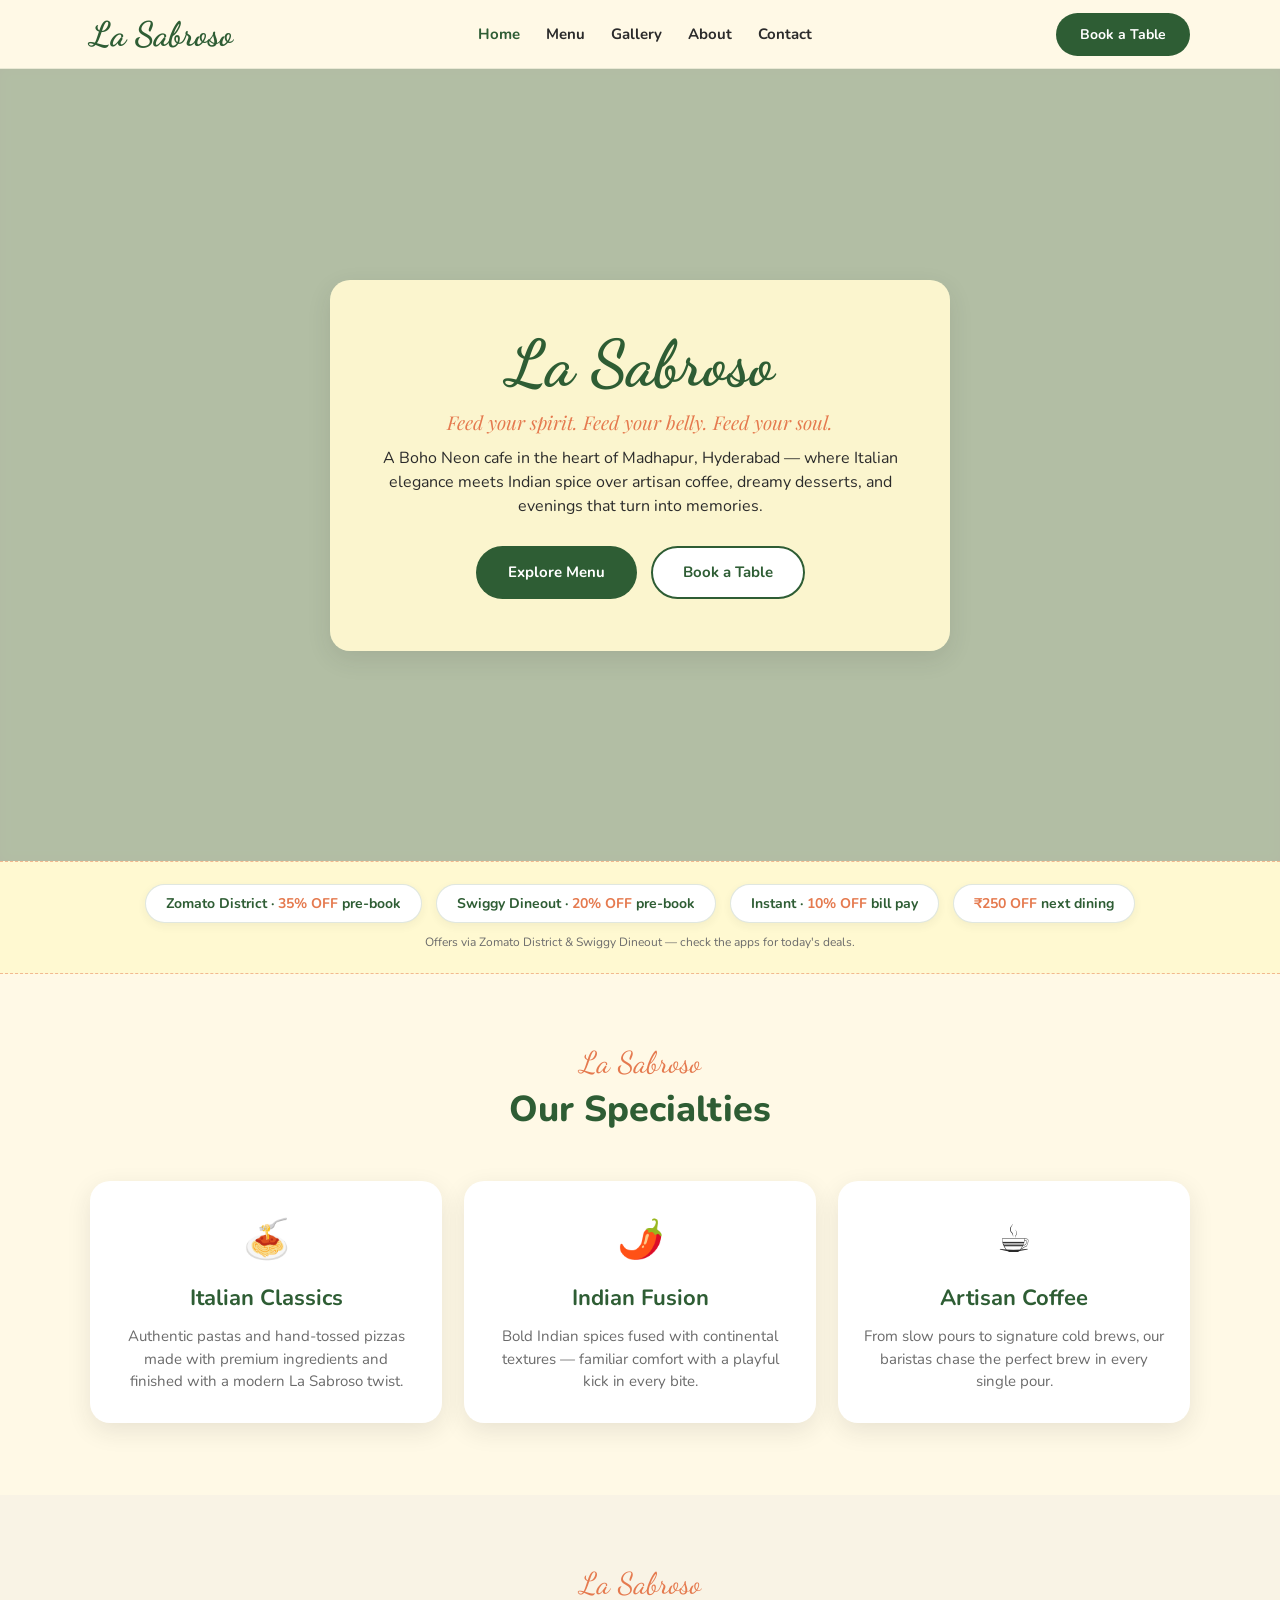
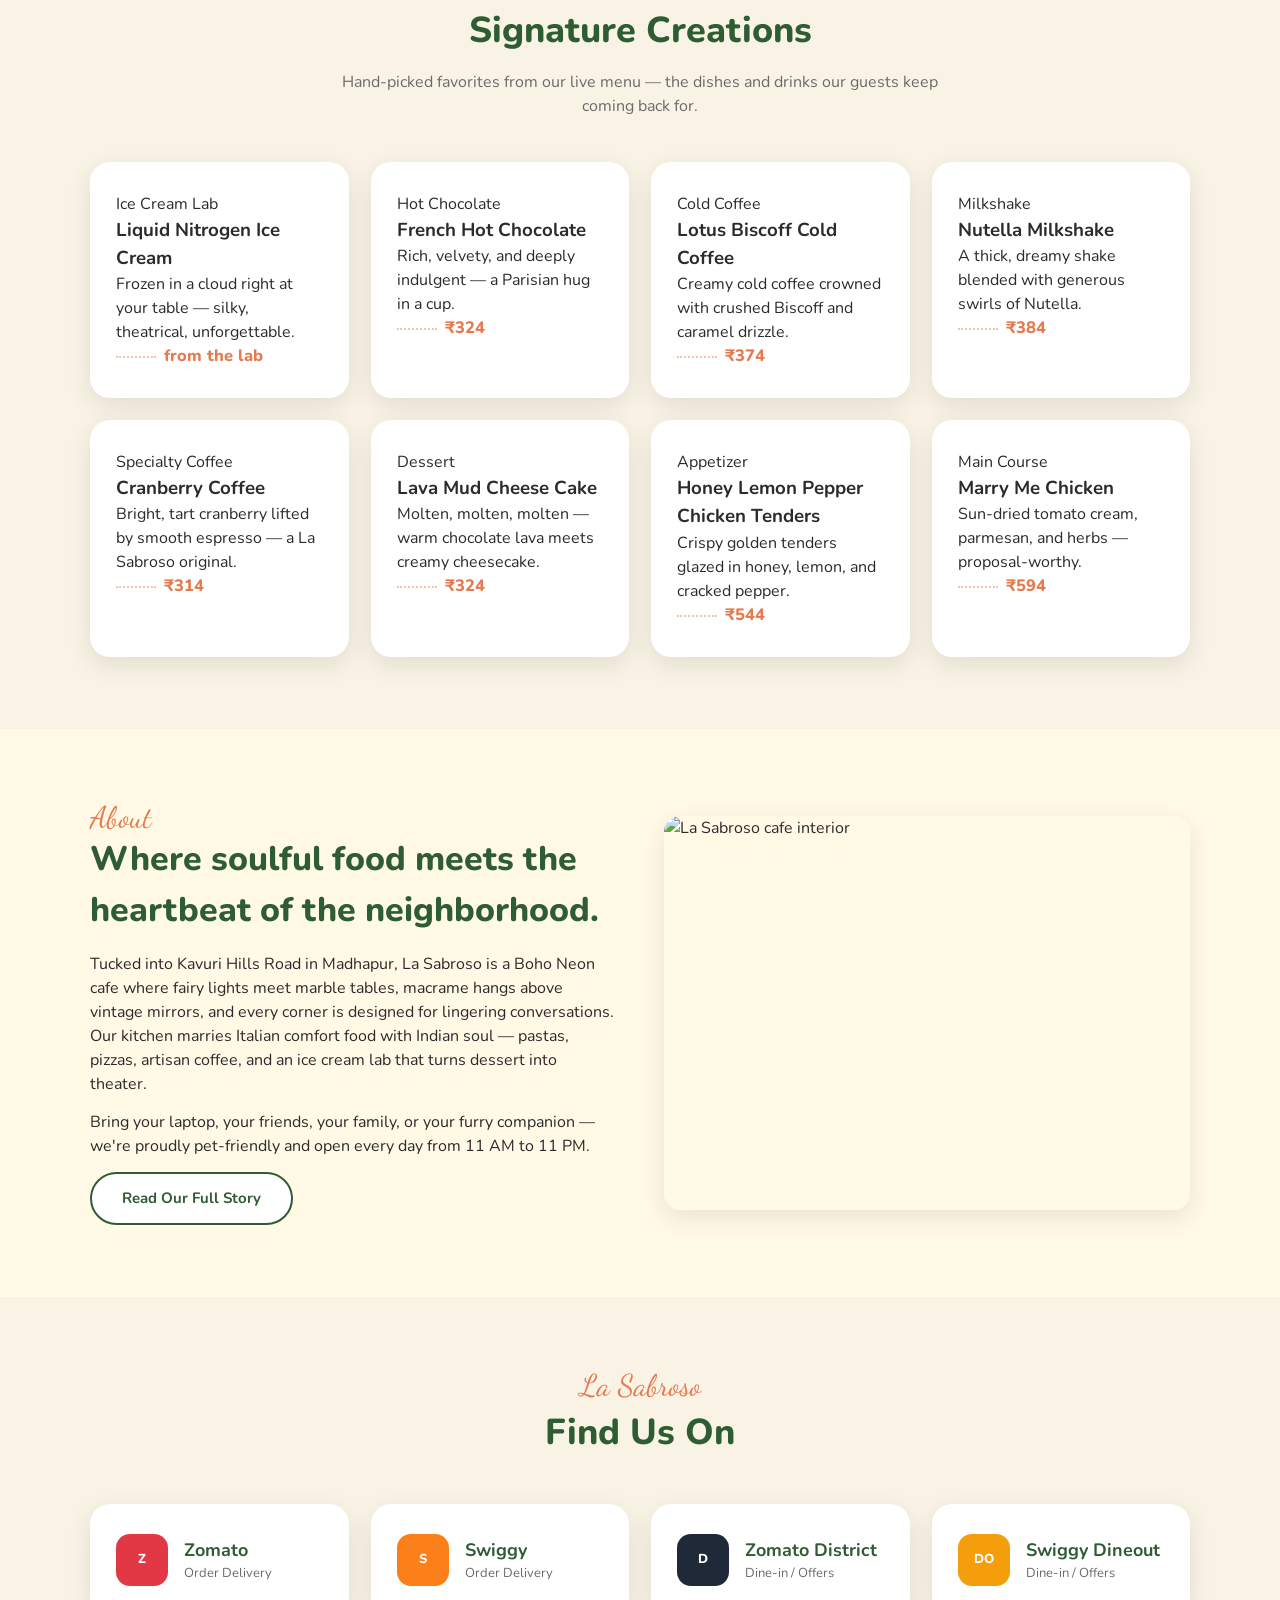
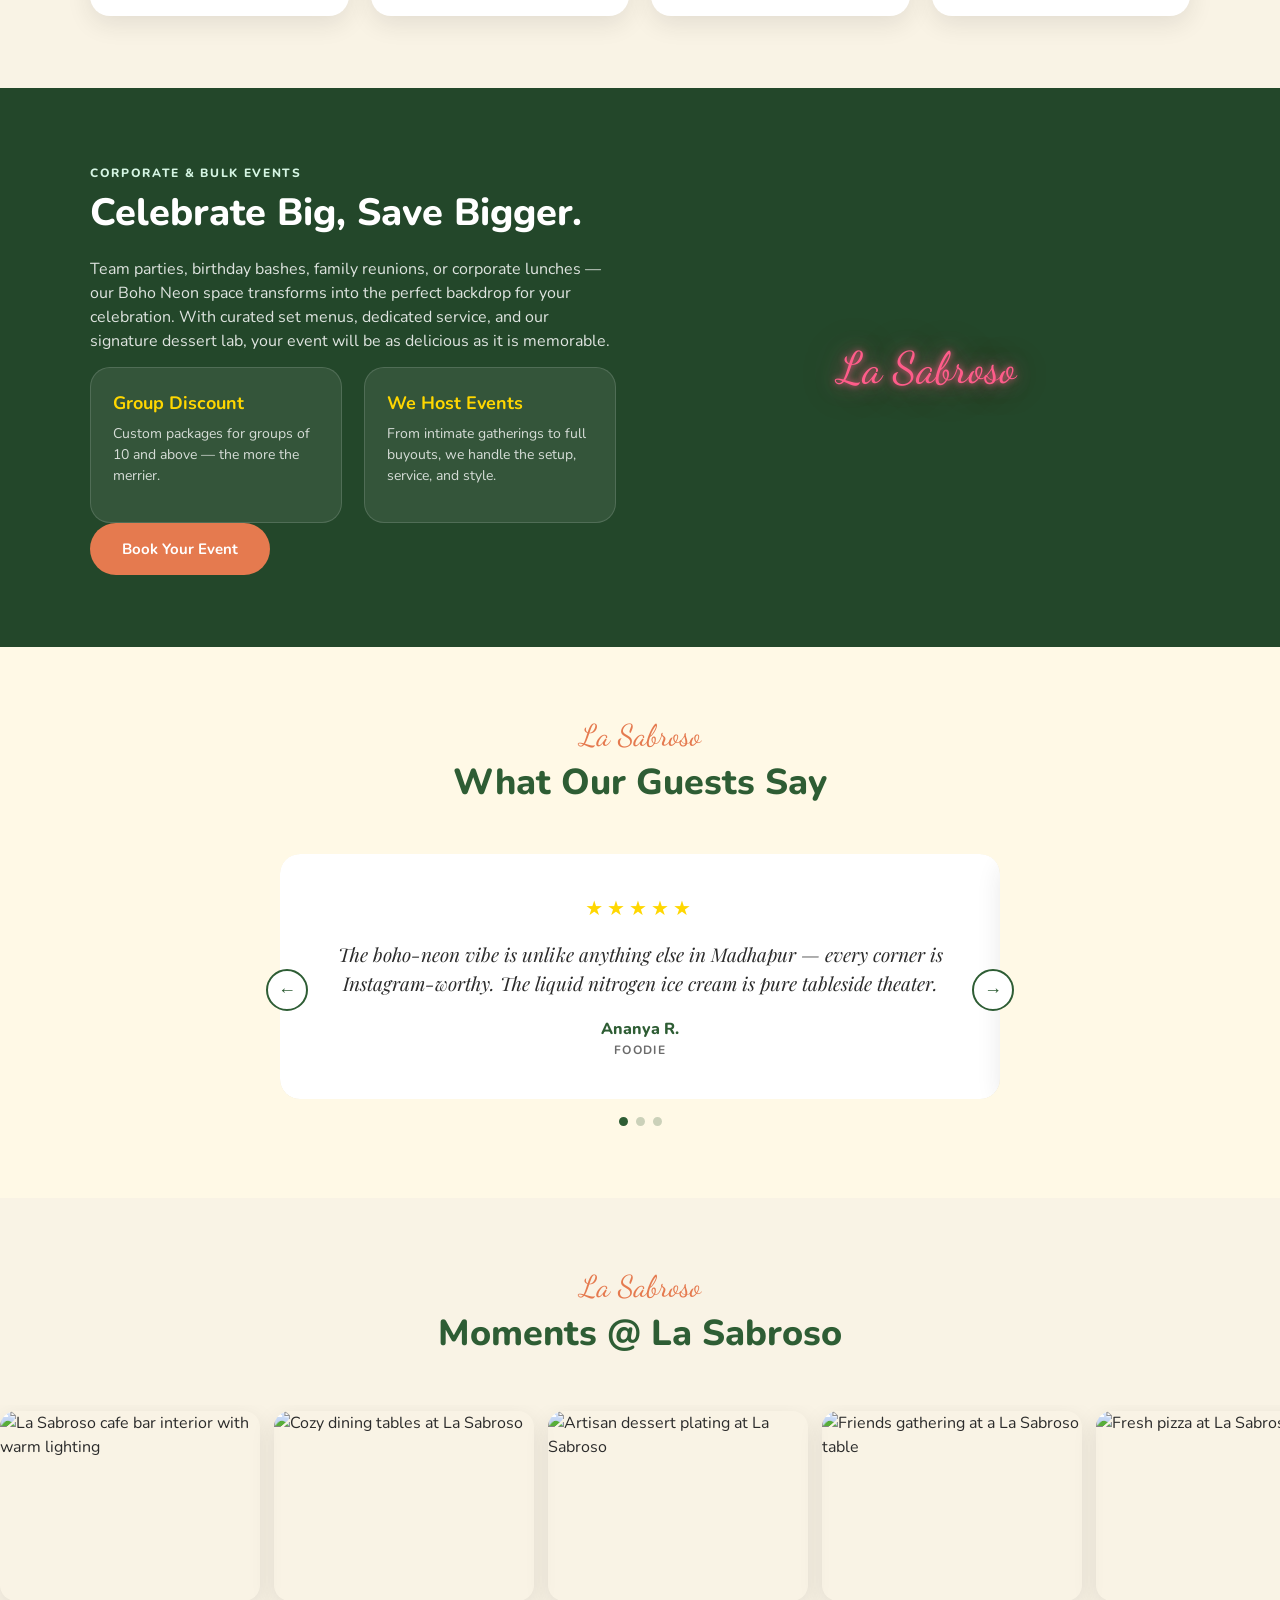
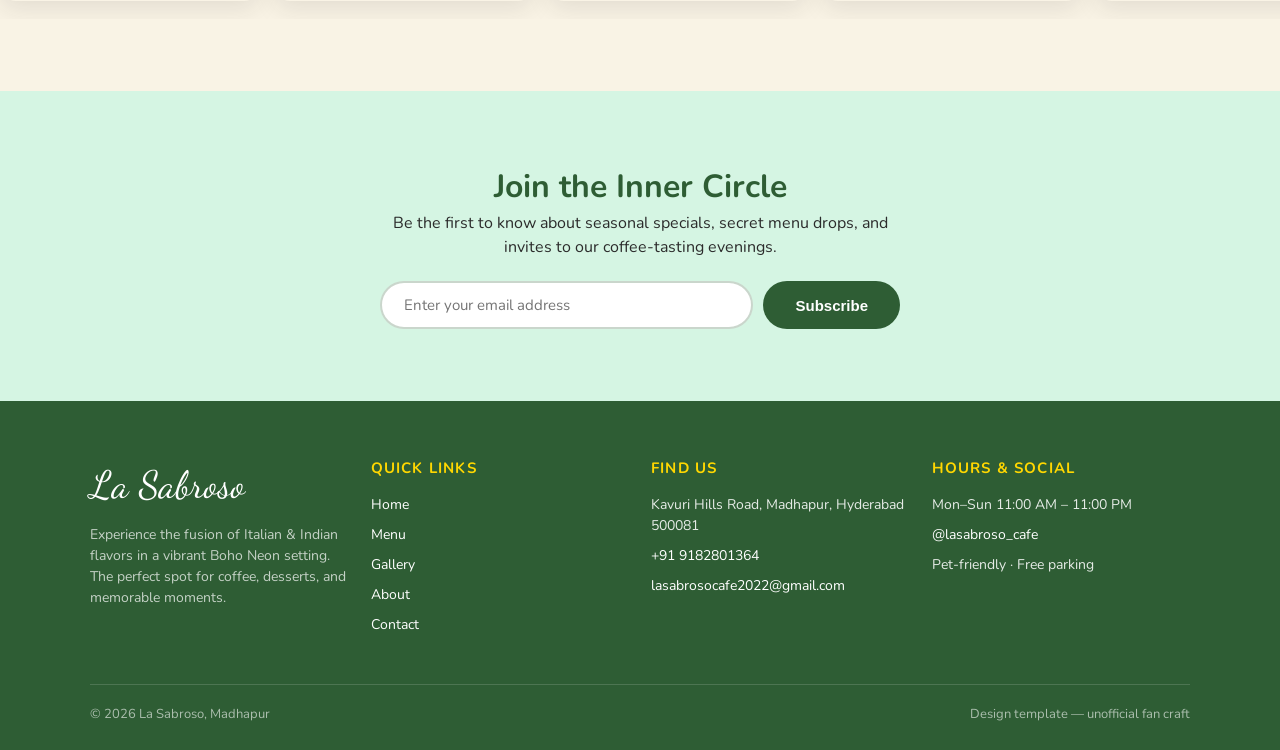
==== index.html @ 9836af0d "La Sabroso design template: DESIGN.md brand tokens + 5-page HTML/CSS kit (Home, Menu, Gallery, About" ====
<!DOCTYPE html>
<html lang="en">
<head>
  <meta charset="UTF-8">
  <meta name="viewport" content="width=device-width, initial-scale=1">
  <title>La Sabroso — Home | Italian-Indian Fusion Cafe, Madhapur Hyderabad</title>
  <meta name="description" content="La Sabroso — a Boho Neon cafe in Madhapur, Hyderabad, blending Italian elegance with Indian spice. Coffee, desserts, ice cream lab, and memorable moments. Open daily 11 AM – 11 PM.">
  <link rel="preconnect" href="https://fonts.googleapis.com">
  <link href="https://fonts.googleapis.com/css2?family=Dancing+Script:wght@700&family=Nunito:wght@400;600;700;800&family=Playfair+Display:ital,wght@1,400;1,600&display=swap" rel="stylesheet">
  <link rel="stylesheet" href="assets/css/style.css">
  <style>.hero{--hero-img:url('https://images.unsplash.com/photo-1514933651103-005eec06c04b?q=80&w=1920&auto=format&fit=crop')}</style>
</head>
<body>

  <!-- ===== Navigation ===== -->
  <nav class="nav">
    <div class="container nav__inner">
      <a class="nav__logo" href="index.html">La Sabroso</a>
      <ul class="nav__links">
        <li><a href="index.html" aria-current="page">Home</a></li>
        <li><a href="menu.html">Menu</a></li>
        <li><a href="gallery.html">Gallery</a></li>
        <li><a href="about.html">About</a></li>
        <li><a href="contact.html">Contact</a></li>
      </ul>
      <a class="btn btn--filled nav__cta" href="contact.html">Book a Table</a>
      <button class="nav__toggle" aria-label="Toggle navigation">☰</button>
    </div>
  </nav>

  <!-- ===== Hero ===== -->
  <header class="hero">
    <div class="hero__card reveal">
      <h1 class="hero__logo">La Sabroso</h1>
      <p class="hero__tagline">Feed your spirit. Feed your belly. Feed your soul.</p>
      <p class="hero__sub">A Boho Neon cafe in the heart of Madhapur, Hyderabad — where Italian elegance meets Indian spice over artisan coffee, dreamy desserts, and evenings that turn into memories.</p>
      <div class="hero__actions">
        <a class="btn btn--filled" href="menu.html">Explore Menu</a>
        <a class="btn btn--outline" href="contact.html">Book a Table</a>
      </div>
    </div>
  </header>

  <!-- ===== Offers ===== -->
  <section class="offers">
    <div class="container">
      <div class="offers__row">
        <span class="offer-chip">Zomato District · <b>35% OFF</b> pre-book</span>
        <span class="offer-chip">Swiggy Dineout · <b>20% OFF</b> pre-book</span>
        <span class="offer-chip">Instant · <b>10% OFF</b> bill pay</span>
        <span class="offer-chip"><b>₹250 OFF</b> next dining</span>
      </div>
      <p class="offers__note">Offers via Zomato District &amp; Swiggy Dineout — check the apps for today's deals.</p>
    </div>
  </section>

  <!-- ===== Our Specialties ===== -->
  <section class="section">
    <div class="container">
      <div class="section-heading reveal">
        <span class="kicker">La Sabroso</span>
        <h2>Our Specialties</h2>
      </div>
      <div class="grid grid--3">
        <div class="card specialty reveal">
          <div class="specialty__icon">🍝</div>
          <h3>Italian Classics</h3>
          <p>Authentic pastas and hand-tossed pizzas made with premium ingredients and finished with a modern La Sabroso twist.</p>
        </div>
        <div class="card specialty reveal">
          <div class="specialty__icon">🌶️</div>
          <h3>Indian Fusion</h3>
          <p>Bold Indian spices fused with continental textures — familiar comfort with a playful kick in every bite.</p>
        </div>
        <div class="card specialty reveal">
          <div class="specialty__icon">☕</div>
          <h3>Artisan Coffee</h3>
          <p>From slow pours to signature cold brews, our baristas chase the perfect brew in every single pour.</p>
        </div>
      </div>
    </div>
  </section>

  <!-- ===== Signature Creations ===== -->
  <section class="section section--alt">
    <div class="container">
      <div class="section-heading reveal">
        <span class="kicker">La Sabroso</span>
        <h2>Signature Creations</h2>
        <p>Hand-picked favorites from our live menu — the dishes and drinks our guests keep coming back for.</p>
      </div>
      <div class="grid grid--4">
        <div class="card reveal">
          <span class="eyebrow">Ice Cream Lab</span>
          <h3>Liquid Nitrogen Ice Cream</h3>
          <p>Frozen in a cloud right at your table — silky, theatrical, unforgettable.</p>
          <p class="menu-item__price">from the lab</p>
        </div>
        <div class="card reveal">
          <span class="eyebrow">Hot Chocolate</span>
          <h3>French Hot Chocolate</h3>
          <p>Rich, velvety, and deeply indulgent — a Parisian hug in a cup.</p>
          <p class="menu-item__price">₹324</p>
        </div>
        <div class="card reveal">
          <span class="eyebrow">Cold Coffee</span>
          <h3>Lotus Biscoff Cold Coffee</h3>
          <p>Creamy cold coffee crowned with crushed Biscoff and caramel drizzle.</p>
          <p class="menu-item__price">₹374</p>
        </div>
        <div class="card reveal">
          <span class="eyebrow">Milkshake</span>
          <h3>Nutella Milkshake</h3>
          <p>A thick, dreamy shake blended with generous swirls of Nutella.</p>
          <p class="menu-item__price">₹384</p>
        </div>
        <div class="card reveal">
          <span class="eyebrow">Specialty Coffee</span>
          <h3>Cranberry Coffee</h3>
          <p>Bright, tart cranberry lifted by smooth espresso — a La Sabroso original.</p>
          <p class="menu-item__price">₹314</p>
        </div>
        <div class="card reveal">
          <span class="eyebrow">Dessert</span>
          <h3>Lava Mud Cheese Cake</h3>
          <p>Molten, molten, molten — warm chocolate lava meets creamy cheesecake.</p>
          <p class="menu-item__price">₹324</p>
        </div>
        <div class="card reveal">
          <span class="eyebrow">Appetizer</span>
          <h3>Honey Lemon Pepper Chicken Tenders</h3>
          <p>Crispy golden tenders glazed in honey, lemon, and cracked pepper.</p>
          <p class="menu-item__price">₹544</p>
        </div>
        <div class="card reveal">
          <span class="eyebrow">Main Course</span>
          <h3>Marry Me Chicken</h3>
          <p>Sun-dried tomato cream, parmesan, and herbs — proposal-worthy.</p>
          <p class="menu-item__price">₹594</p>
        </div>
      </div>
    </div>
  </section>

  <!-- ===== About Teaser ===== -->
  <section class="section">
    <div class="container split split--reverse">
      <div class="reveal">
        <span class="kicker">About</span>
        <h2>Where soulful food meets the heartbeat of the neighborhood.</h2>
        <p>Tucked into Kavuri Hills Road in Madhapur, La Sabroso is a Boho Neon cafe where fairy lights meet marble tables, macrame hangs above vintage mirrors, and every corner is designed for lingering conversations. Our kitchen marries Italian comfort food with Indian soul — pastas, pizzas, artisan coffee, and an ice cream lab that turns dessert into theater.</p>
        <p>Bring your laptop, your friends, your family, or your furry companion — we're proudly pet-friendly and open every day from 11 AM to 11 PM.</p>
        <a class="btn btn--outline" href="about.html">Read Our Full Story</a>
      </div>
      <div class="split__media reveal">
        <img src="https://images.unsplash.com/photo-1554118811-1e0d58224f24?q=80&w=900&auto=format&fit=crop" alt="La Sabroso cafe interior">
      </div>
    </div>
  </section>

  <!-- ===== Find Us On ===== -->
  <section class="section section--alt">
    <div class="container">
      <div class="section-heading reveal">
        <span class="kicker">La Sabroso</span>
        <h2>Find Us On</h2>
      </div>
      <div class="grid grid--4">
        <a class="card partner partner--zomato reveal" href="https://www.zomato.com/hyderabad/la-sabroso-madhapur/order" target="_blank" rel="noopener">
          <div class="partner__logo">Z</div>
          <div>
            <h3>Zomato</h3>
            <p>Order Delivery</p>
          </div>
        </a>
        <a class="card partner partner--swiggy reveal" href="https://www.swiggy.com" target="_blank" rel="noopener">
          <div class="partner__logo">S</div>
          <div>
            <h3>Swiggy</h3>
            <p>Order Delivery</p>
          </div>
        </a>
        <a class="card partner partner--district reveal" href="https://www.zomato.com/hyderabad/la-sabroso-madhapur" target="_blank" rel="noopener">
          <div class="partner__logo">D</div>
          <div>
            <h3>Zomato District</h3>
            <p>Dine-in / Offers</p>
          </div>
        </a>
        <a class="card partner partner--dineout reveal" href="https://www.swiggy.com/dineout" target="_blank" rel="noopener">
          <div class="partner__logo">DO</div>
          <div>
            <h3>Swiggy Dineout</h3>
            <p>Dine-in / Offers</p>
          </div>
        </a>
      </div>
    </div>
  </section>

  <!-- ===== Events ===== -->
  <section class="section events">
    <div class="container split">
      <div class="reveal">
        <span class="eyebrow">Corporate &amp; Bulk Events</span>
        <h2>Celebrate Big, Save Bigger.</h2>
        <p>Team parties, birthday bashes, family reunions, or corporate lunches — our Boho Neon space transforms into the perfect backdrop for your celebration. With curated set menus, dedicated service, and our signature dessert lab, your event will be as delicious as it is memorable.</p>
        <div class="grid grid--2">
          <div class="perk">
            <h4>Group Discount</h4>
            <p>Custom packages for groups of 10 and above — the more the merrier.</p>
          </div>
          <div class="perk">
            <h4>We Host Events</h4>
            <p>From intimate gatherings to full buyouts, we handle the setup, service, and style.</p>
          </div>
        </div>
        <a class="btn btn--terra" href="contact.html">Book Your Event</a>
      </div>
      <div class="reveal center">
        <div class="neon-sign">La Sabroso</div>
      </div>
    </div>
  </section>

  <!-- ===== Testimonials ===== -->
  <section class="section">
    <div class="container">
      <div class="section-heading reveal">
        <span class="kicker">La Sabroso</span>
        <h2>What Our Guests Say</h2>
      </div>
      <div class="carousel" data-carousel>
        <div class="carousel__track">
          <div class="carousel__slides">
            <figure class="testimonial">
              <div class="testimonial__stars">★★★★★</div>
              <blockquote>The boho-neon vibe is unlike anything else in Madhapur — every corner is Instagram-worthy. The liquid nitrogen ice cream is pure tableside theater.</blockquote>
              <figcaption>
                Ananya R.
                <span>Foodie</span>
              </figcaption>
            </figure>
            <figure class="testimonial">
              <div class="testimonial__stars">★★★★★</div>
              <blockquote>Best hot chocolate I've had in Hyderabad. Cozy lights, great music, and the pasta is surprisingly authentic for a cafe.</blockquote>
              <figcaption>
                Vikram S.
                <span>Brunch Lover</span>
              </figcaption>
            </figure>
            <figure class="testimonial">
              <div class="testimonial__stars">★★★★★</div>
              <blockquote>Brought my dog for an evening coffee — the staff were so welcoming. The French press and Biscoff cold coffee are both exceptional.</blockquote>
              <figcaption>
                Priya M.
                <span>Pet Parent</span>
              </figcaption>
            </figure>
          </div>
        </div>
        <button class="carousel__btn carousel__btn--prev" aria-label="Previous review">←</button>
        <button class="carousel__btn carousel__btn--next" aria-label="Next review">→</button>
        <div class="carousel__dots"></div>
      </div>
    </div>
  </section>

  <!-- ===== Moments @ La Sabroso ===== -->
  <section class="section section--alt">
    <div class="container">
      <div class="section-heading reveal">
        <span class="kicker">La Sabroso</span>
        <h2>Moments @ La Sabroso</h2>
      </div>
    </div>
    <div class="strip reveal">
      <img src="https://images.unsplash.com/photo-1554118811-1e0d58224f24?q=80&w=600&auto=format&fit=crop" data-lightbox data-full="https://images.unsplash.com/photo-1554118811-1e0d58224f24?q=80&w=1200&auto=format&fit=crop" alt="La Sabroso cafe bar interior with warm lighting">
      <img src="https://images.unsplash.com/photo-1517248135467-4c7edcad34c4?q=80&w=600&auto=format&fit=crop" data-lightbox data-full="https://images.unsplash.com/photo-1517248135467-4c7edcad34c4?q=80&w=1200&auto=format&fit=crop" alt="Cozy dining tables at La Sabroso">
      <img src="https://images.unsplash.com/photo-1559339352-11d035aa65de?q=80&w=600&auto=format&fit=crop" data-lightbox data-full="https://images.unsplash.com/photo-1559339352-11d035aa65de?q=80&w=1200&auto=format&fit=crop" alt="Artisan dessert plating at La Sabroso">
      <img src="https://images.unsplash.com/photo-1485182708500-e8f1f318ba72?q=80&w=600&auto=format&fit=crop" data-lightbox data-full="https://images.unsplash.com/photo-1485182708500-e8f1f318ba72?q=80&w=1200&auto=format&fit=crop" alt="Friends gathering at a La Sabroso table">
      <img src="https://images.unsplash.com/photo-1565299624946-b28f40a0ae38?q=80&w=600&auto=format&fit=crop" data-lightbox data-full="https://images.unsplash.com/photo-1565299624946-b28f40a0ae38?q=80&w=1200&auto=format&fit=crop" alt="Fresh pizza at La Sabroso">
      <img src="https://images.unsplash.com/photo-1567620905732-2d1ec7ab7445?q=80&w=600&auto=format&fit=crop" data-lightbox data-full="https://images.unsplash.com/photo-1567620905732-2d1ec7ab7445?q=80&w=1200&auto=format&fit=crop" alt="Pancake and dessert tower at La Sabroso">
      <img src="https://images.unsplash.com/photo-1514362545857-3bc16549766b?q=80&w=600&auto=format&fit=crop" data-lightbox data-full="https://images.unsplash.com/photo-1514362545857-3bc16549766b?q=80&w=1200&auto=format&fit=crop" alt="Hand-crafted drink at La Sabroso bar">
      <img src="https://images.unsplash.com/photo-1551024709-8f23befc6f87?q=80&w=600&auto=format&fit=crop" data-lightbox data-full="https://images.unsplash.com/photo-1551024709-8f23befc6f87?q=80&w=1200&auto=format&fit=crop" alt="Iced beverage at La Sabroso">
    </div>
  </section>

  <!-- ===== Newsletter ===== -->
  <section class="section newsletter">
    <div class="container newsletter__inner reveal">
      <h2>Join the Inner Circle</h2>
      <p>Be the first to know about seasonal specials, secret menu drops, and invites to our coffee-tasting evenings.</p>
      <form data-newsletter>
        <input type="email" placeholder="Enter your email address" required aria-label="Email address">
        <button type="submit" class="btn btn--filled">Subscribe</button>
      </form>
    </div>
  </section>

  <!-- ===== Footer ===== -->
  <footer class="footer">
    <div class="container">
      <div class="grid grid--4">
        <div>
          <span class="script">La Sabroso</span>
          <p class="footer__blurb">Experience the fusion of Italian &amp; Indian flavors in a vibrant Boho Neon setting. The perfect spot for coffee, desserts, and memorable moments.</p>
        </div>
        <div>
          <h3>Quick Links</h3>
          <ul>
            <li><a href="index.html">Home</a></li>
            <li><a href="menu.html">Menu</a></li>
            <li><a href="gallery.html">Gallery</a></li>
            <li><a href="about.html">About</a></li>
            <li><a href="contact.html">Contact</a></li>
          </ul>
        </div>
        <div>
          <h3>Find Us</h3>
          <ul>
            <li>Kavuri Hills Road, Madhapur, Hyderabad 500081</li>
            <li><a href="tel:+919182801364">+91 9182801364</a></li>
            <li><a href="mailto:lasabrosocafe2022@gmail.com">lasabrosocafe2022@gmail.com</a></li>
          </ul>
        </div>
        <div>
          <h3>Hours &amp; Social</h3>
          <ul>
            <li>Mon–Sun 11:00 AM – 11:00 PM</li>
            <li><a href="https://www.instagram.com/lasabroso_cafe/" target="_blank" rel="noopener">@lasabroso_cafe</a></li>
            <li>Pet-friendly · Free parking</li>
          </ul>
        </div>
      </div>
      <div class="footer__bottom">
        <span>© 2026 La Sabroso, Madhapur</span>
        <span>Design template — unofficial fan craft</span>
      </div>
    </div>
  </footer>

  <!-- ===== Lightbox ===== -->
  <div class="lightbox" role="dialog" aria-label="Photo viewer">
    <button class="lightbox__close" aria-label="Close">×</button>
    <img src="" alt="">
  </div>

  <script src="assets/js/main.js" defer></script>
</body>
</html>
---- assets/css/style.css ----
/* ============================================================
   La Sabroso — Design System CSS (vanilla, no build step)
   Brand tokens mirror DESIGN.md. Mobile-first.
   ============================================================ */

:root {
  /* palette */
  --c-forest: #2E5D34;
  --c-forest-deep: #23472A;
  --c-cream: #FFF9E6;
  --c-parchment: #F9F3E5;
  --c-butter: #FFF9D1;
  --c-terracotta: #E57A4F;
  --c-terracotta-deep: #C9623A;
  --c-mint: #D5F5E3;
  --c-gold: #FFD700;
  --c-neon-pink: #FF5C8A;
  --c-ink: #2B2B2B;
  --c-gray: #6B6B6B;
  /* fonts */
  --font-script: 'Dancing Script', cursive;
  --font-body: 'Nunito', system-ui, -apple-system, sans-serif;
  --font-accent: 'Playfair Display', Georgia, serif;
  /* shape */
  --r-pill: 999px;
  --r-card: 20px;
  --r-img: 16px;
  --shadow-card: 0 8px 24px rgba(43, 43, 43, 0.10);
  --shadow-lift: 0 14px 34px rgba(43, 43, 43, 0.16);
  --max-w: 1140px;
}

* { box-sizing: border-box; margin: 0; padding: 0; }

html { scroll-behavior: smooth; }

body {
  font-family: var(--font-body);
  background: var(--c-cream);
  color: var(--c-ink);
  line-height: 1.5;
  -webkit-font-smoothing: antialiased;
}

img { max-width: 100%; display: block; }

a { color: var(--c-forest); text-decoration: none; }
a:hover { color: var(--c-forest-deep); }

.container { max-width: var(--max-w); margin: 0 auto; padding: 0 20px; }

/* ---------- type utilities ---------- */
.script { font-family: var(--font-script); }
.accent-quote { font-family: var(--font-accent); font-style: italic; }
.kicker { font-family: var(--font-script); font-size: 30px; color: var(--c-terracotta); display: block; line-height: 1.1; }
.center { display: flex; align-items: center; justify-content: center; }

.section { padding: 72px 0; }
.section--alt { background: var(--c-parchment); }

.section-heading { text-align: center; margin-bottom: 44px; }
.section-heading .kicker {
  font-family: var(--font-script);
  font-size: 30px;
  color: var(--c-terracotta);
  display: block;
  line-height: 1.1;
}
.section-heading h2 {
  font-size: 36px;
  font-weight: 800;
  color: var(--c-forest);
  margin-top: 4px;
}
.section-heading p { color: var(--c-gray); max-width: 620px; margin: 12px auto 0; }

/* ---------- buttons ---------- */
.btn {
  display: inline-flex; align-items: center; gap: 8px;
  padding: 13px 30px;
  border-radius: var(--r-pill);
  font-weight: 700; font-size: 15px;
  cursor: pointer;
  border: 2px solid transparent;
  transition: transform 150ms ease, box-shadow 150ms ease, background 150ms ease;
}
.btn:active { transform: translateY(0); }
.btn--filled { background: var(--c-forest); color: #fff; }
.btn--filled:hover { background: var(--c-forest-deep); color: #fff; transform: translateY(-3px); box-shadow: var(--shadow-lift); }
.btn--outline { background: #fff; color: var(--c-forest); border-color: var(--c-forest); }
.btn--outline:hover { background: var(--c-forest); color: #fff; transform: translateY(-3px); box-shadow: var(--shadow-lift); }
.btn--terra { background: var(--c-terracotta); color: #fff; }
.btn--terra:hover { background: var(--c-terracotta-deep); color: #fff; transform: translateY(-3px); box-shadow: var(--shadow-lift); }

/* ---------- nav ---------- */
.nav {
  position: sticky; top: 0; z-index: 100;
  background: rgba(255, 249, 230, 0.92);
  backdrop-filter: blur(10px);
  border-bottom: 1px solid rgba(46, 93, 52, 0.10);
}
.nav__inner { display: flex; align-items: center; justify-content: space-between; height: 68px; }
.nav__logo { font-family: var(--font-script); font-size: 34px; font-weight: 700; color: var(--c-forest); }
.nav__links { display: flex; align-items: center; gap: 26px; list-style: none; }
.nav__links a { font-weight: 700; font-size: 15px; color: var(--c-ink); }
.nav__links a:hover, .nav__links a[aria-current="page"] { color: var(--c-forest); }
.nav__cta { padding: 9px 22px; font-size: 14px; }
.nav__toggle { display: none; background: none; border: none; font-size: 26px; color: var(--c-forest); cursor: pointer; }

@media (max-width: 820px) {
  .nav__toggle { display: block; }
  .nav__links {
    position: absolute; top: 68px; left: 0; right: 0;
    flex-direction: column; gap: 0;
    background: var(--c-cream);
    border-bottom: 1px solid rgba(46, 93, 52, 0.12);
    display: none;
  }
  .nav__links.open { display: flex; }
  .nav__links li { width: 100%; text-align: center; }
  .nav__links a { display: block; padding: 14px; }
}

/* ---------- hero (home) ---------- */
.hero {
  position: relative;
  min-height: 88vh;
  display: flex; align-items: center; justify-content: center;
  background-image: var(--hero-img, url('../img/hero.jpg'));
  background-size: cover; background-position: center;
}
.hero::before {
  content: ''; position: absolute; inset: 0;
  background: rgba(35, 71, 42, 0.35);
  backdrop-filter: blur(6px) sepia(0.25);
}
.hero__card {
  position: relative;
  background: rgba(255, 249, 209, 0.94);
  border-radius: var(--r-card);
  padding: 52px 46px;
  text-align: center;
  max-width: 620px;
  margin: 0 20px;
  box-shadow: var(--shadow-card);
}
.hero__logo { font-family: var(--font-script); font-size: 64px; font-weight: 700; color: var(--c-forest); line-height: 1; }
.hero__tagline { font-family: var(--font-accent); font-style: italic; font-size: 19px; color: var(--c-terracotta); margin: 12px 0 10px; }
.hero__sub { color: var(--c-ink); font-size: 16px; margin-bottom: 28px; }
.hero__actions { display: flex; gap: 14px; justify-content: center; flex-wrap: wrap; }

/* ---------- offer strip ---------- */
.offers { background: var(--c-butter); padding: 22px 0; border-block: 1px dashed rgba(229, 122, 79, 0.5); }
.offers__row { display: flex; gap: 14px; justify-content: center; flex-wrap: wrap; }
.offer-chip {
  background: #fff; border: 1px solid rgba(46, 93, 52, 0.15);
  border-radius: var(--r-pill); padding: 8px 20px;
  font-size: 14px; font-weight: 700; color: var(--c-forest);
  box-shadow: 0 3px 10px rgba(43,43,43,0.06);
}
.offer-chip b { color: var(--c-terracotta); }
.offers__note { text-align: center; font-size: 12px; color: var(--c-gray); margin-top: 10px; }

/* ---------- generic cards ---------- */
.card {
  background: #fff;
  border-radius: var(--r-card);
  box-shadow: var(--shadow-card);
  padding: 30px 26px;
  transition: transform 150ms ease, box-shadow 150ms ease;
}
.card:hover { transform: translateY(-3px); box-shadow: var(--shadow-lift); }

.grid { display: grid; gap: 22px; }
.grid--3 { grid-template-columns: repeat(3, 1fr); }
.grid--4 { grid-template-columns: repeat(4, 1fr); }
.grid--2 { grid-template-columns: repeat(2, 1fr); }
@media (max-width: 900px) { .grid--4 { grid-template-columns: repeat(2, 1fr); } .grid--3 { grid-template-columns: repeat(2, 1fr); } }
@media (max-width: 620px) { .grid--4, .grid--3, .grid--2 { grid-template-columns: 1fr; } }

.specialty { text-align: center; }
.specialty__icon { font-size: 38px; margin-bottom: 14px; }
.specialty h3 { font-size: 22px; color: var(--c-forest); margin-bottom: 10px; }
.specialty p { font-size: 15px; color: var(--c-gray); }

/* partner cards */
.partner { display: flex; align-items: center; gap: 16px; }
.partner__logo { width: 52px; height: 52px; border-radius: 14px; display: grid; place-items: center; font-weight: 800; color: #fff; font-size: 13px; flex-shrink: 0; }
.partner h3 { font-size: 18px; color: var(--c-forest); }
.partner p { font-size: 13px; color: var(--c-gray); }
.partner--zomato .partner__logo { background: #E23744; }
.partner--swiggy .partner__logo { background: #FC8019; }
.partner--district .partner__logo { background: #1F2937; }
.partner--dineout .partner__logo { background: #F59E0B; }

/* ---------- split section (about teaser / events) ---------- */
.split { display: grid; grid-template-columns: 1fr 1fr; gap: 48px; align-items: center; }
.split--reverse .split__media { order: 2; }
@media (max-width: 860px) { .split { grid-template-columns: 1fr; } .split--reverse .split__media { order: 0; } }
.split__media img { border-radius: var(--r-img); width: 100%; aspect-ratio: 4/3; object-fit: cover; box-shadow: var(--shadow-card); }
.split h2 { font-size: 34px; color: var(--c-forest); font-weight: 800; margin-bottom: 16px; }
.split p { color: var(--c-ink); margin-bottom: 14px; }

/* ---------- events (dark + neon) ---------- */
.events { background: var(--c-forest-deep); color: #fff; }
.events .eyebrow { text-transform: uppercase; letter-spacing: 0.14em; font-size: 12px; font-weight: 800; color: var(--c-mint); }
.events h2 { color: #fff; font-size: 38px; }
.events p { color: rgba(255,255,255,0.85); }
.neon-sign {
  font-family: var(--font-script);
  font-size: 44px;
  color: var(--c-neon-pink);
  text-shadow: 0 0 6px rgba(255, 92, 138, 0.9), 0 0 20px rgba(255, 92, 138, 0.55), 0 0 44px rgba(255, 92, 138, 0.35);
  animation: neon-flicker 4.2s infinite;
}
@keyframes neon-flicker {
  0%, 100% { opacity: 1; }
  20% { opacity: 0.55; }
  24% { opacity: 1; }
  63% { opacity: 0.6; }
  68% { opacity: 1; }
}
.perk { background: rgba(255,255,255,0.08); border: 1px solid rgba(255,255,255,0.14); border-radius: var(--r-card); padding: 22px; }
.perk h4 { color: var(--c-gold); font-size: 18px; margin-bottom: 6px; }
.perk p { font-size: 14px; color: rgba(255,255,255,0.8); }

/* ---------- testimonials ---------- */
.carousel { position: relative; max-width: 720px; margin: 0 auto; }
.carousel__track { overflow: hidden; border-radius: var(--r-card); }
.carousel__slides { display: flex; transition: transform 350ms ease; }
.testimonial { flex: 0 0 100%; background: #fff; border-radius: var(--r-card); box-shadow: var(--shadow-card); padding: 40px 36px; text-align: center; }
.testimonial__stars { color: var(--c-gold); font-size: 20px; letter-spacing: 4px; }
.testimonial blockquote { font-family: var(--font-accent); font-style: italic; font-size: 19px; margin: 16px 0 20px; color: var(--c-ink); }
.testimonial figcaption { font-weight: 800; color: var(--c-forest); }
.testimonial figcaption span { display: block; font-size: 12px; letter-spacing: 0.12em; color: var(--c-gray); font-weight: 700; text-transform: uppercase; }
.carousel__btn {
  position: absolute; top: 50%; transform: translateY(-50%);
  width: 42px; height: 42px; border-radius: 50%;
  border: 2px solid var(--c-forest); background: #fff; color: var(--c-forest);
  font-size: 18px; cursor: pointer; transition: transform 150ms ease;
}
.carousel__btn:hover { transform: translateY(-50%) scale(1.08); }
.carousel__btn--prev { left: -14px; }
.carousel__btn--next { right: -14px; }
.carousel__dots { display: flex; gap: 8px; justify-content: center; margin-top: 18px; }
.carousel__dots button { width: 9px; height: 9px; border-radius: 50%; border: none; background: rgba(46,93,52,0.25); cursor: pointer; }
.carousel__dots button.active { background: var(--c-forest); }

/* ---------- gallery strips & masonry ---------- */
.strip { display: flex; gap: 14px; overflow-x: auto; padding: 6px 2px 18px; scroll-snap-type: x mandatory; }
.strip img { flex: 0 0 260px; height: 190px; object-fit: cover; border-radius: var(--r-img); scroll-snap-align: start; cursor: pointer; transition: transform 150ms ease, box-shadow 150ms ease; box-shadow: var(--shadow-card); }
.strip img:hover { transform: translateY(-3px); box-shadow: var(--shadow-lift); }

.masonry { columns: 3 280px; column-gap: 16px; }
.masonry figure { break-inside: avoid; margin-bottom: 16px; position: relative; }
.masonry img { width: 100%; border-radius: var(--r-img); box-shadow: var(--shadow-card); cursor: pointer; transition: transform 150ms ease, box-shadow 150ms ease; }
.masonry img:hover { transform: translateY(-3px); box-shadow: var(--shadow-lift); }
.masonry figcaption { font-size: 12px; color: var(--c-gray); padding: 6px 4px 0; }

/* lightbox */
.lightbox { position: fixed; inset: 0; z-index: 200; background: rgba(27, 43, 32, 0.88); display: none; align-items: center; justify-content: center; padding: 24px; }
.lightbox.open { display: flex; }
.lightbox img { max-width: min(92vw, 900px); max-height: 84vh; border-radius: var(--r-img); box-shadow: var(--shadow-lift); }
.lightbox__close { position: absolute; top: 22px; right: 26px; background: none; border: none; color: #fff; font-size: 34px; cursor: pointer; }

/* ---------- newsletter ---------- */
.newsletter { background: var(--c-mint); }
.newsletter__inner { text-align: center; max-width: 560px; margin: 0 auto; }
.newsletter h2 { color: var(--c-forest); font-size: 32px; }
.newsletter form { display: flex; gap: 10px; margin-top: 22px; }
.newsletter input {
  flex: 1; border: 2px solid rgba(46,93,52,0.25); border-radius: var(--r-pill);
  padding: 12px 22px; font-family: inherit; font-size: 15px; background: #fff;
}
.newsletter input:focus { outline: none; border-color: var(--c-forest); }
@media (max-width: 560px) { .newsletter form { flex-direction: column; } }

/* ---------- footer ---------- */
.footer { background: var(--c-forest); color: rgba(255,255,255,0.88); padding: 56px 0 26px; }
.footer a { color: #fff; }
.footer .script { color: #fff; font-size: 38px; }
.footer__blurb { font-size: 14px; color: rgba(255,255,255,0.72); margin-top: 10px; max-width: 300px; }
.footer h3 { color: var(--c-gold); font-size: 15px; letter-spacing: 0.08em; text-transform: uppercase; margin-bottom: 14px; }
.footer ul { list-style: none; }
.footer li { margin-bottom: 9px; font-size: 14px; }
.footer__bottom { border-top: 1px solid rgba(255,255,255,0.15); margin-top: 40px; padding-top: 20px; font-size: 13px; color: rgba(255,255,255,0.6); display: flex; justify-content: space-between; gap: 12px; flex-wrap: wrap; }

/* ---------- page hero (inner pages) ---------- */
.page-hero { background: var(--c-parchment); padding: 84px 0 56px; text-align: center; }
.page-hero .kicker { font-family: var(--font-script); font-size: 32px; color: var(--c-terracotta); }
.page-hero h1 { font-size: 46px; font-weight: 800; color: var(--c-forest); }
.page-hero p { color: var(--c-gray); max-width: 600px; margin: 12px auto 0; }

/* ---------- menu page ---------- */
.search-bar { position: relative; max-width: 480px; margin: 0 auto 26px; }
.search-bar input { width: 100%; border: 2px solid rgba(46,93,52,0.25); border-radius: var(--r-pill); padding: 13px 24px 13px 46px; font-family: inherit; font-size: 15px; background: #fff; }
.search-bar input:focus { outline: none; border-color: var(--c-forest); }
.search-bar::before { content: '⌕'; position: absolute; left: 20px; top: 50%; transform: translateY(-50%); font-size: 20px; color: var(--c-forest); }

.menu-tabs { display: flex; gap: 10px; overflow-x: auto; padding: 6px 2px 16px; position: sticky; top: 68px; background: var(--c-cream); z-index: 50; }
.menu-tabs button {
  flex: 0 0 auto; border: 2px solid var(--c-forest); background: #fff; color: var(--c-forest);
  border-radius: var(--r-pill); padding: 9px 20px; font-weight: 700; font-size: 13.5px; cursor: pointer;
  font-family: inherit; transition: background 150ms ease, color 150ms ease;
}
.menu-tabs button.active { background: var(--c-forest); color: #fff; }
.menu-tabs button:hover { background: var(--c-forest); color: #fff; }

.menu-cat { margin-bottom: 44px; }
.menu-cat > h2 { font-size: 26px; color: var(--c-forest); margin-bottom: 4px; }
.menu-cat > p { font-size: 13px; color: var(--c-gray); margin-bottom: 20px; }

.menu-item { display: flex; gap: 18px; background: #fff; border-radius: var(--r-card); box-shadow: var(--shadow-card); padding: 18px; margin-bottom: 14px; transition: transform 150ms ease, box-shadow 150ms ease; }
.menu-item:hover { transform: translateY(-2px); box-shadow: var(--shadow-lift); }
.menu-item__img { width: 96px; height: 96px; border-radius: 14px; object-fit: cover; flex-shrink: 0; }
.menu-item__img--placeholder { display: grid; place-items: center; background: var(--c-mint); color: var(--c-forest); font-size: 26px; }
.menu-item__body { flex: 1; min-width: 0; }
.menu-item__top { display: flex; align-items: baseline; justify-content: space-between; gap: 12px; }
.menu-item__name { font-weight: 800; font-size: 16.5px; color: var(--c-ink); display: flex; align-items: center; gap: 8px; flex-wrap: wrap; }
.menu-item__price { font-weight: 800; font-size: 16.5px; color: var(--c-terracotta); white-space: nowrap; }
.menu-item__price::before { content: ''; display: inline-block; width: 40px; border-bottom: 2px dotted rgba(229,122,79,0.45); vertical-align: middle; margin-right: 8px; }
.menu-item__desc { font-size: 13.5px; color: var(--c-gray); margin-top: 5px; }

.tag-veg, .tag-nonveg { width: 14px; height: 14px; border-radius: 3px; display: inline-grid; place-items: center; border: 1.6px solid; flex-shrink: 0; }
.tag-veg { border-color: #2E7D32; }
.tag-nonveg { border-color: #944A28; }
.tag-veg::after { content: ''; width: 6px; height: 6px; border-radius: 50%; background: #2E7D32; }
.tag-nonveg::after { content: ''; width: 0; height: 0; border-left: 4px solid transparent; border-right: 4px solid transparent; border-bottom: 6px solid #944A28; }

.badge-chef {
  background: linear-gradient(120deg, var(--c-gold), #FFC531);
  color: #5D4300; font-size: 10.5px; font-weight: 800; letter-spacing: 0.06em;
  padding: 3px 10px; border-radius: var(--r-pill); text-transform: uppercase;
}
.badge-sig { background: var(--c-mint); color: var(--c-forest); font-size: 10.5px; font-weight: 800; letter-spacing: 0.06em; padding: 3px 10px; border-radius: var(--r-pill); text-transform: uppercase; }

.menu-item.hidden, .menu-cat.hidden { display: none; }

.menu-note { text-align: center; font-size: 13px; color: var(--c-gray); margin-top: 34px; }

/* ---------- contact ---------- */
.contact-card h3 { color: var(--c-forest); font-size: 18px; margin-bottom: 8px; }
.contact-card p, .contact-card a { font-size: 15px; }
.hours-line { display: flex; justify-content: space-between; padding: 6px 0; border-bottom: 1px dashed rgba(46,93,52,0.2); font-size: 14.5px; }
.amenities { display: flex; flex-wrap: wrap; gap: 10px; }
.amenity { background: var(--c-mint); color: var(--c-forest); border-radius: var(--r-pill); padding: 7px 16px; font-size: 13px; font-weight: 700; }

/* ---------- reveal animation (JS-only; content always visible, effect is pure enhancement) ---------- */
.reveal { opacity: 1; transform: none; transition: opacity 500ms ease-out, transform 500ms ease-out; }

@media (prefers-reduced-motion: reduce) {
  .reveal { transition: none; }
  .neon-sign { animation: none; }
  html { scroll-behavior: auto; }
}
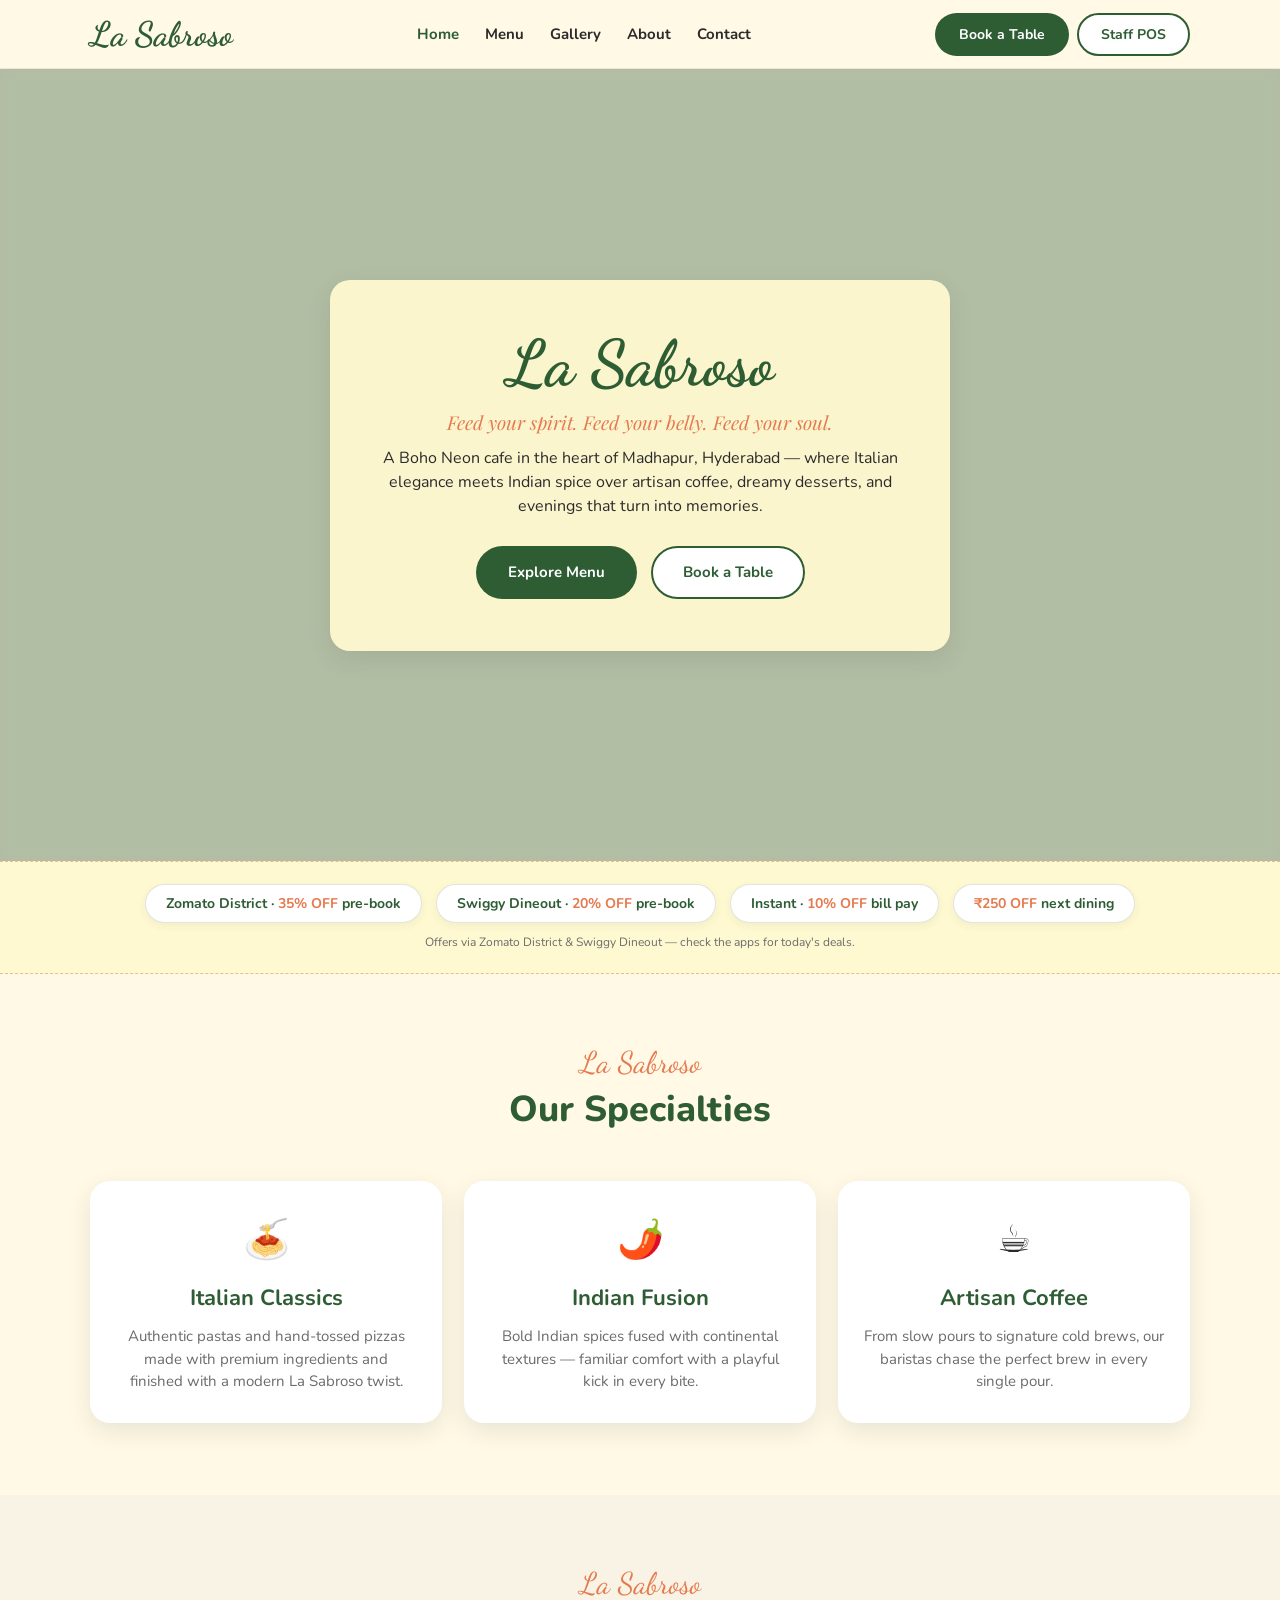
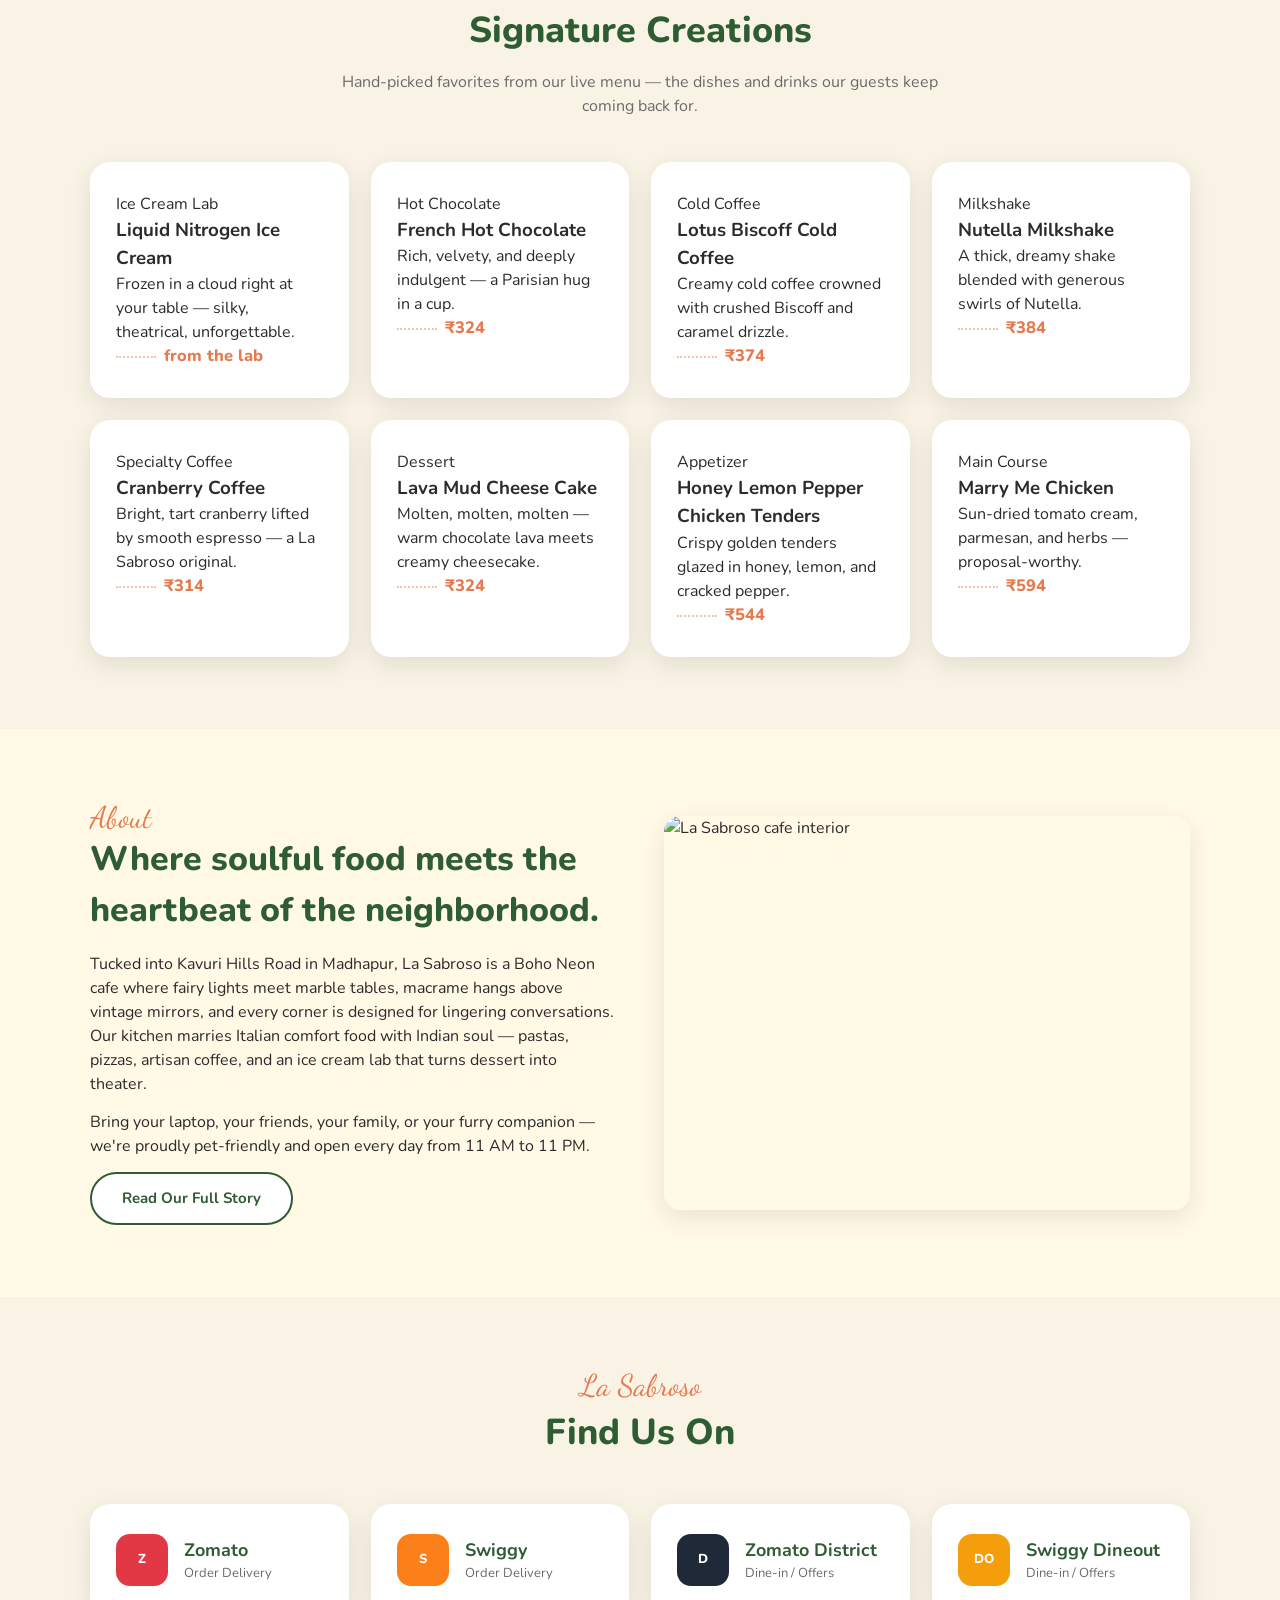
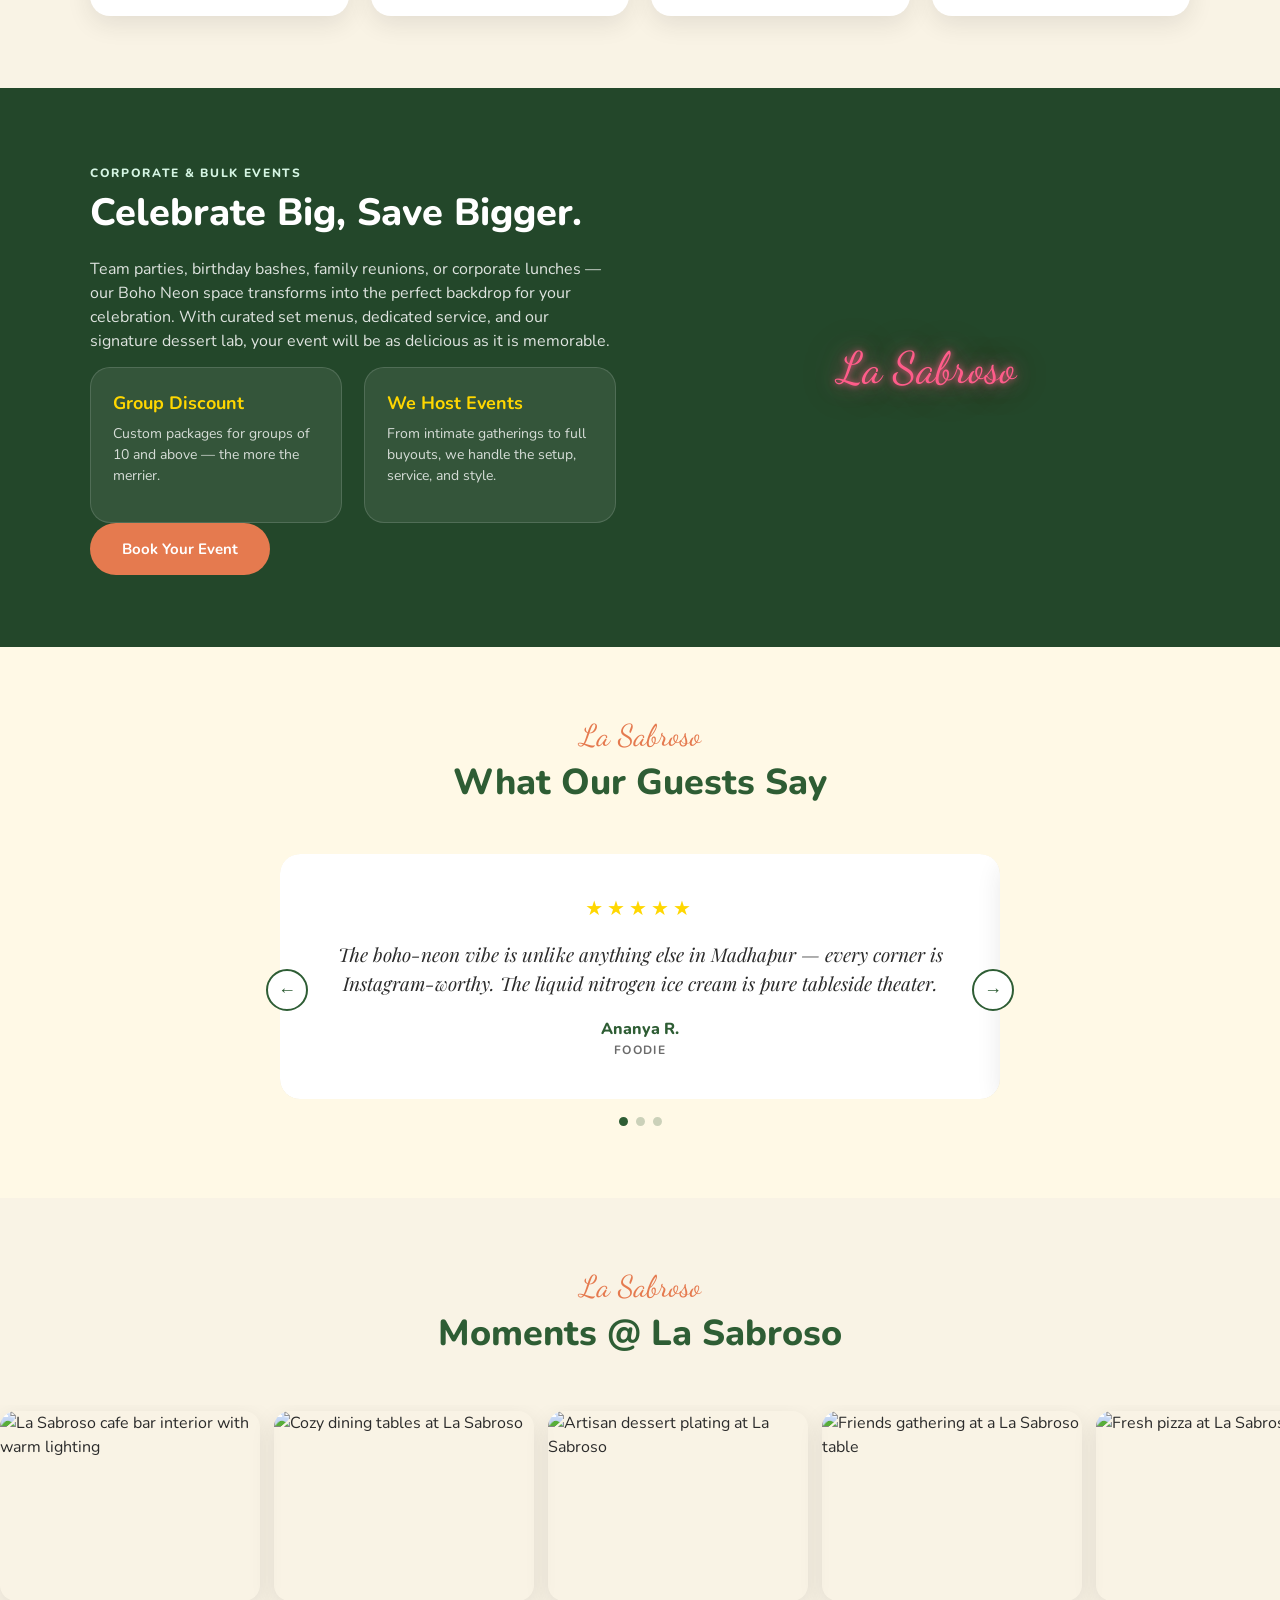
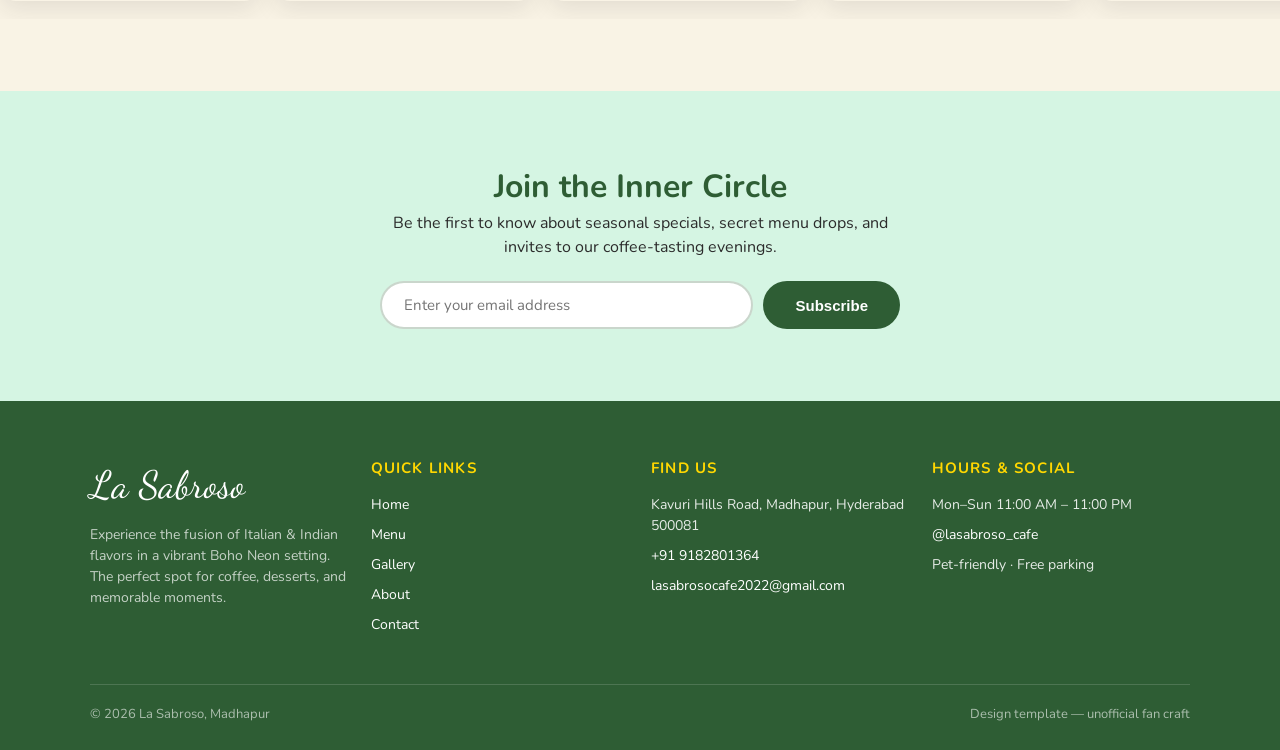
==== commit 990acbbd: "fix: Resolve PR review findings — restore public site, integrate real 121-item menu (₹), align DESIG" ====
--- a/index.html
+++ b/index.html
@@ -23,7 +23,10 @@
         <li><a href="about.html">About</a></li>
         <li><a href="contact.html">Contact</a></li>
       </ul>
-      <a class="btn btn--filled nav__cta" href="contact.html">Book a Table</a>
+      <div style="display: flex; gap: 8px; align-items: center;">
+        <a class="btn btn--filled nav__cta" href="contact.html">Book a Table</a>
+        <a class="btn btn--outline nav__cta" href="pos.html">Staff POS</a>
+      </div>
       <button class="nav__toggle" aria-label="Toggle navigation">☰</button>
     </div>
   </nav>
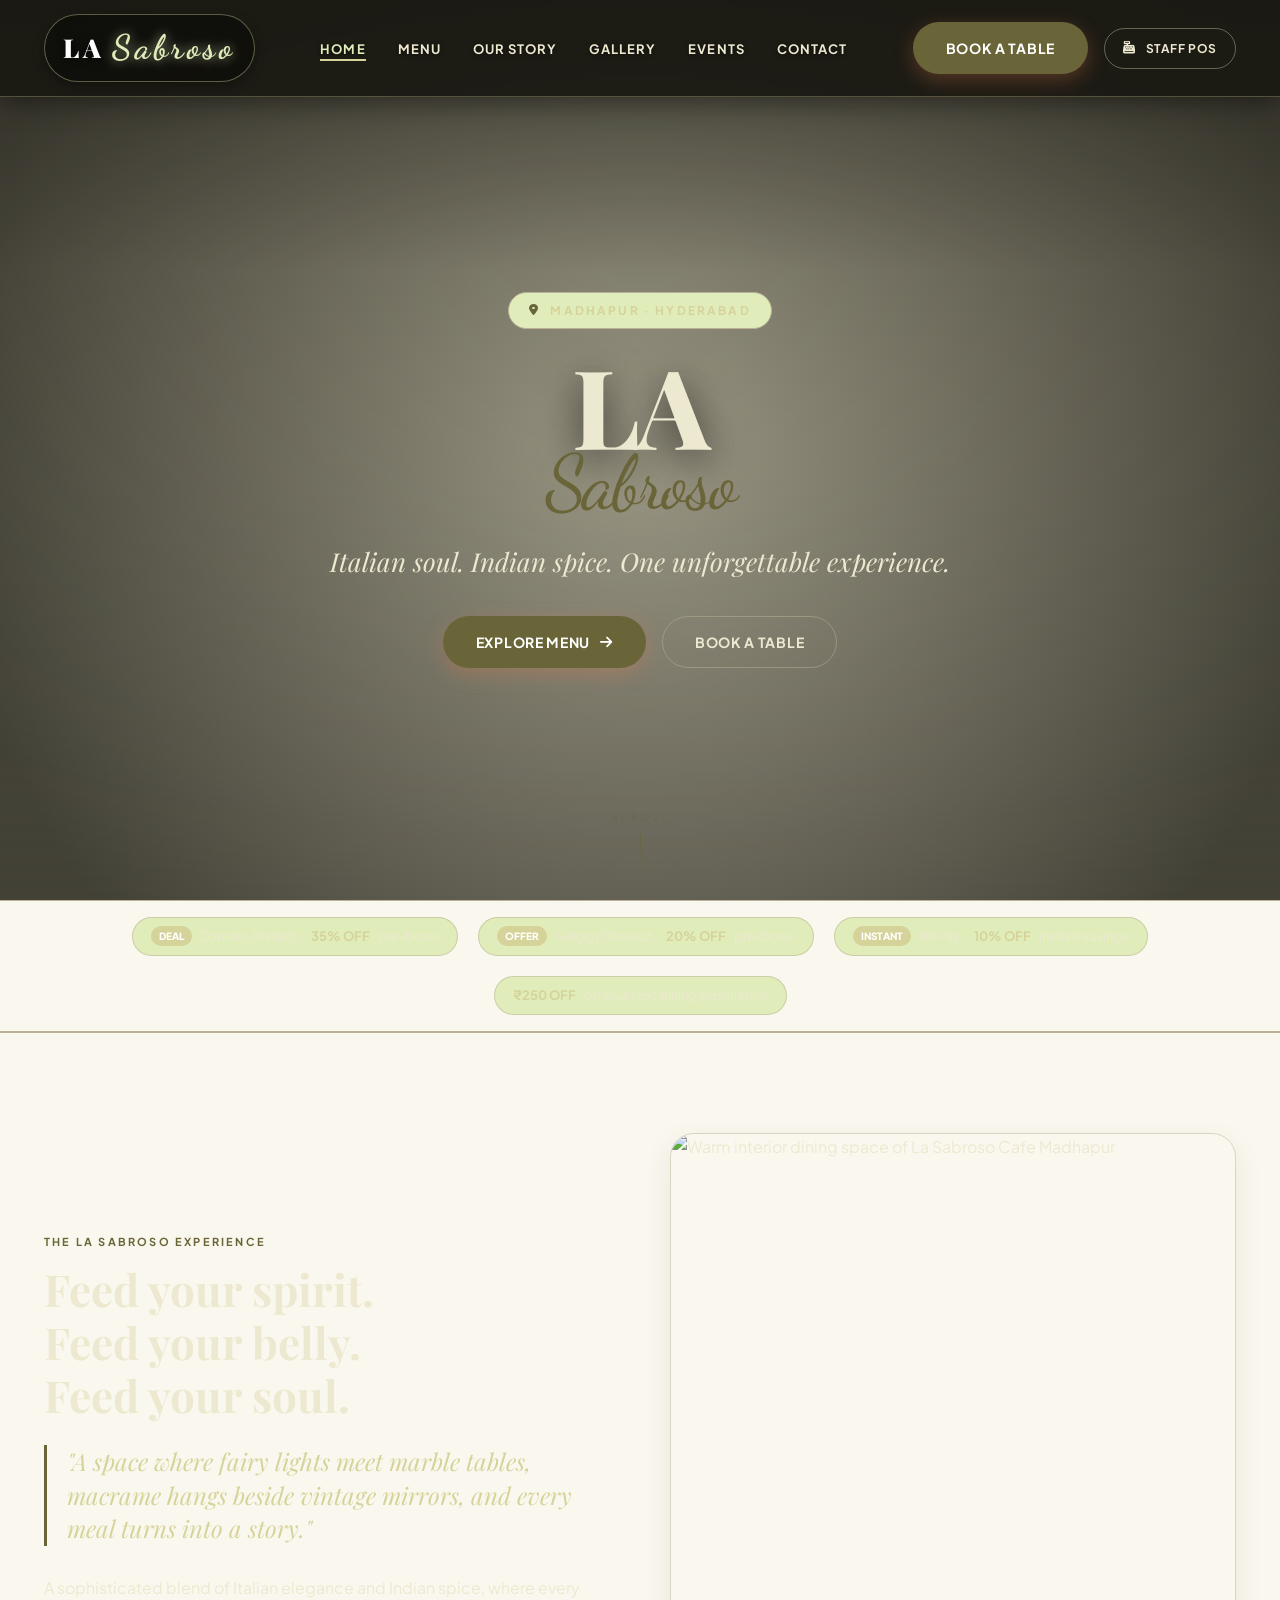
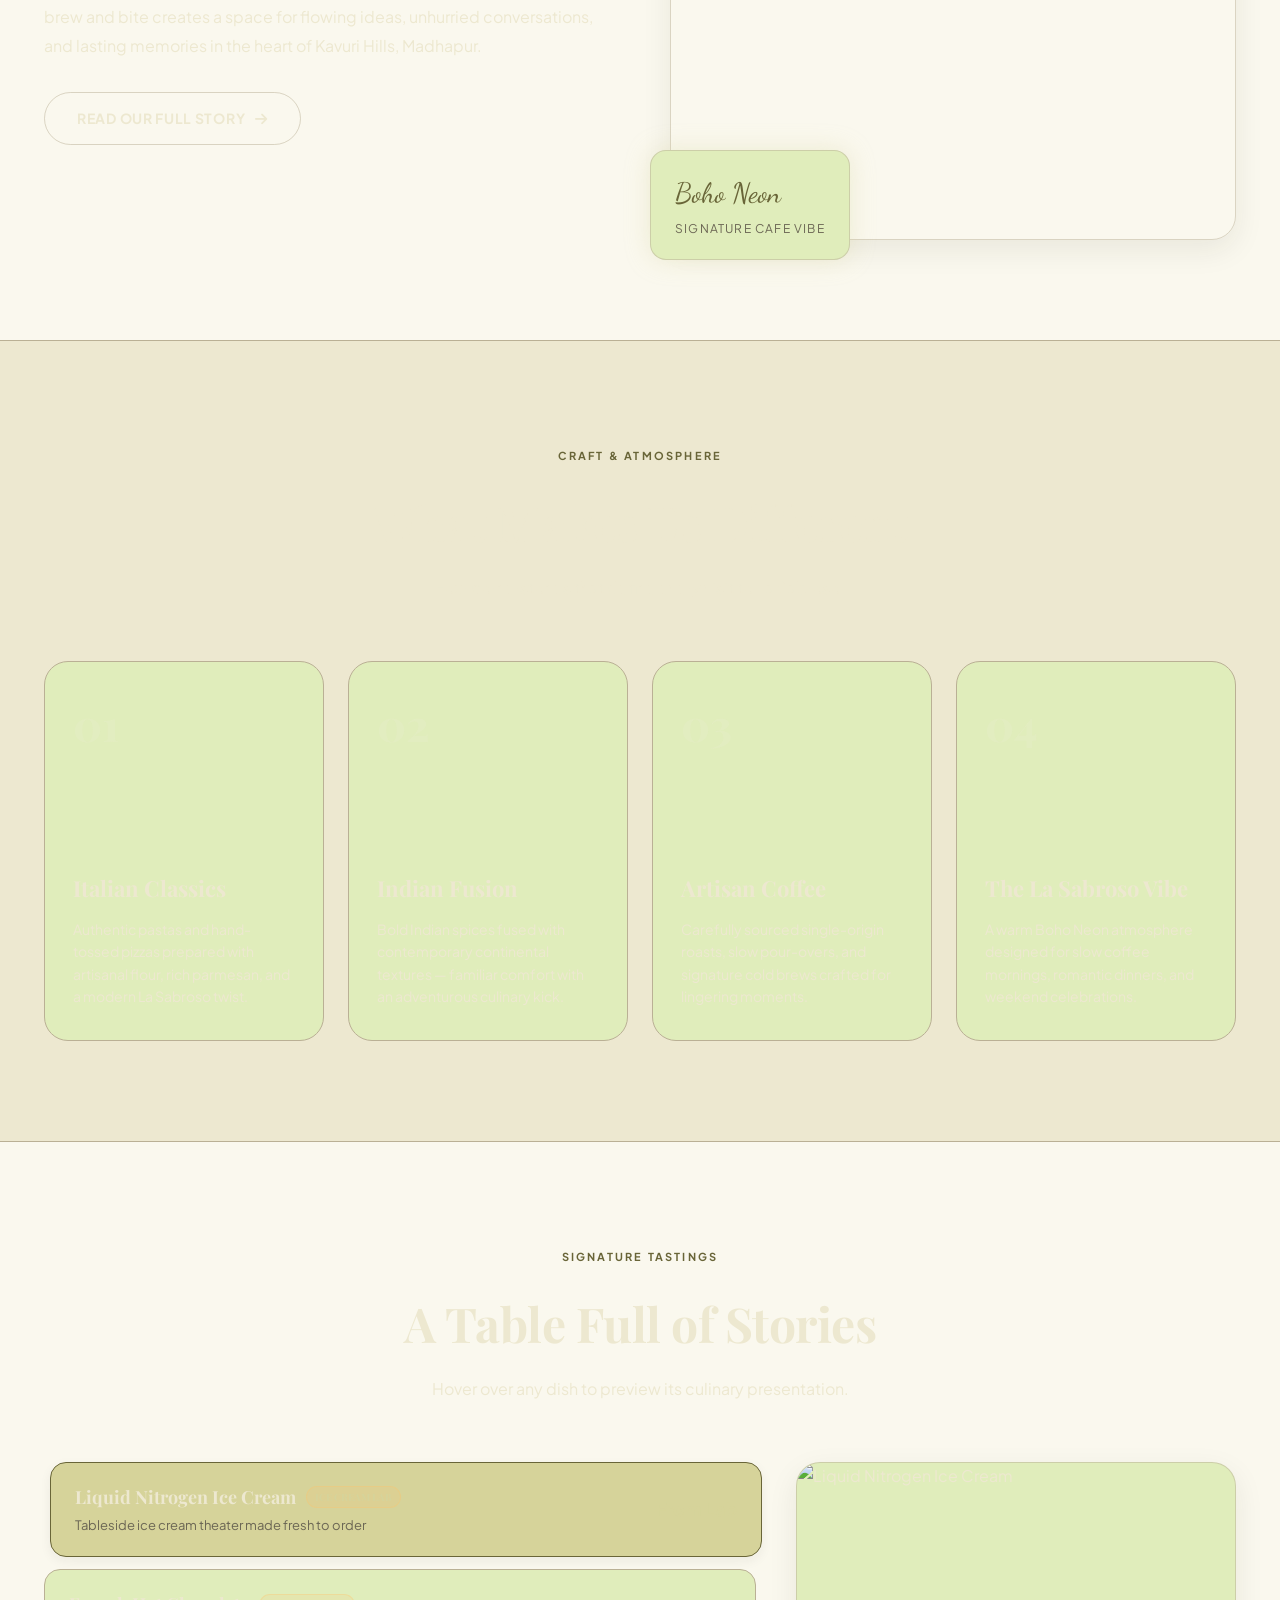
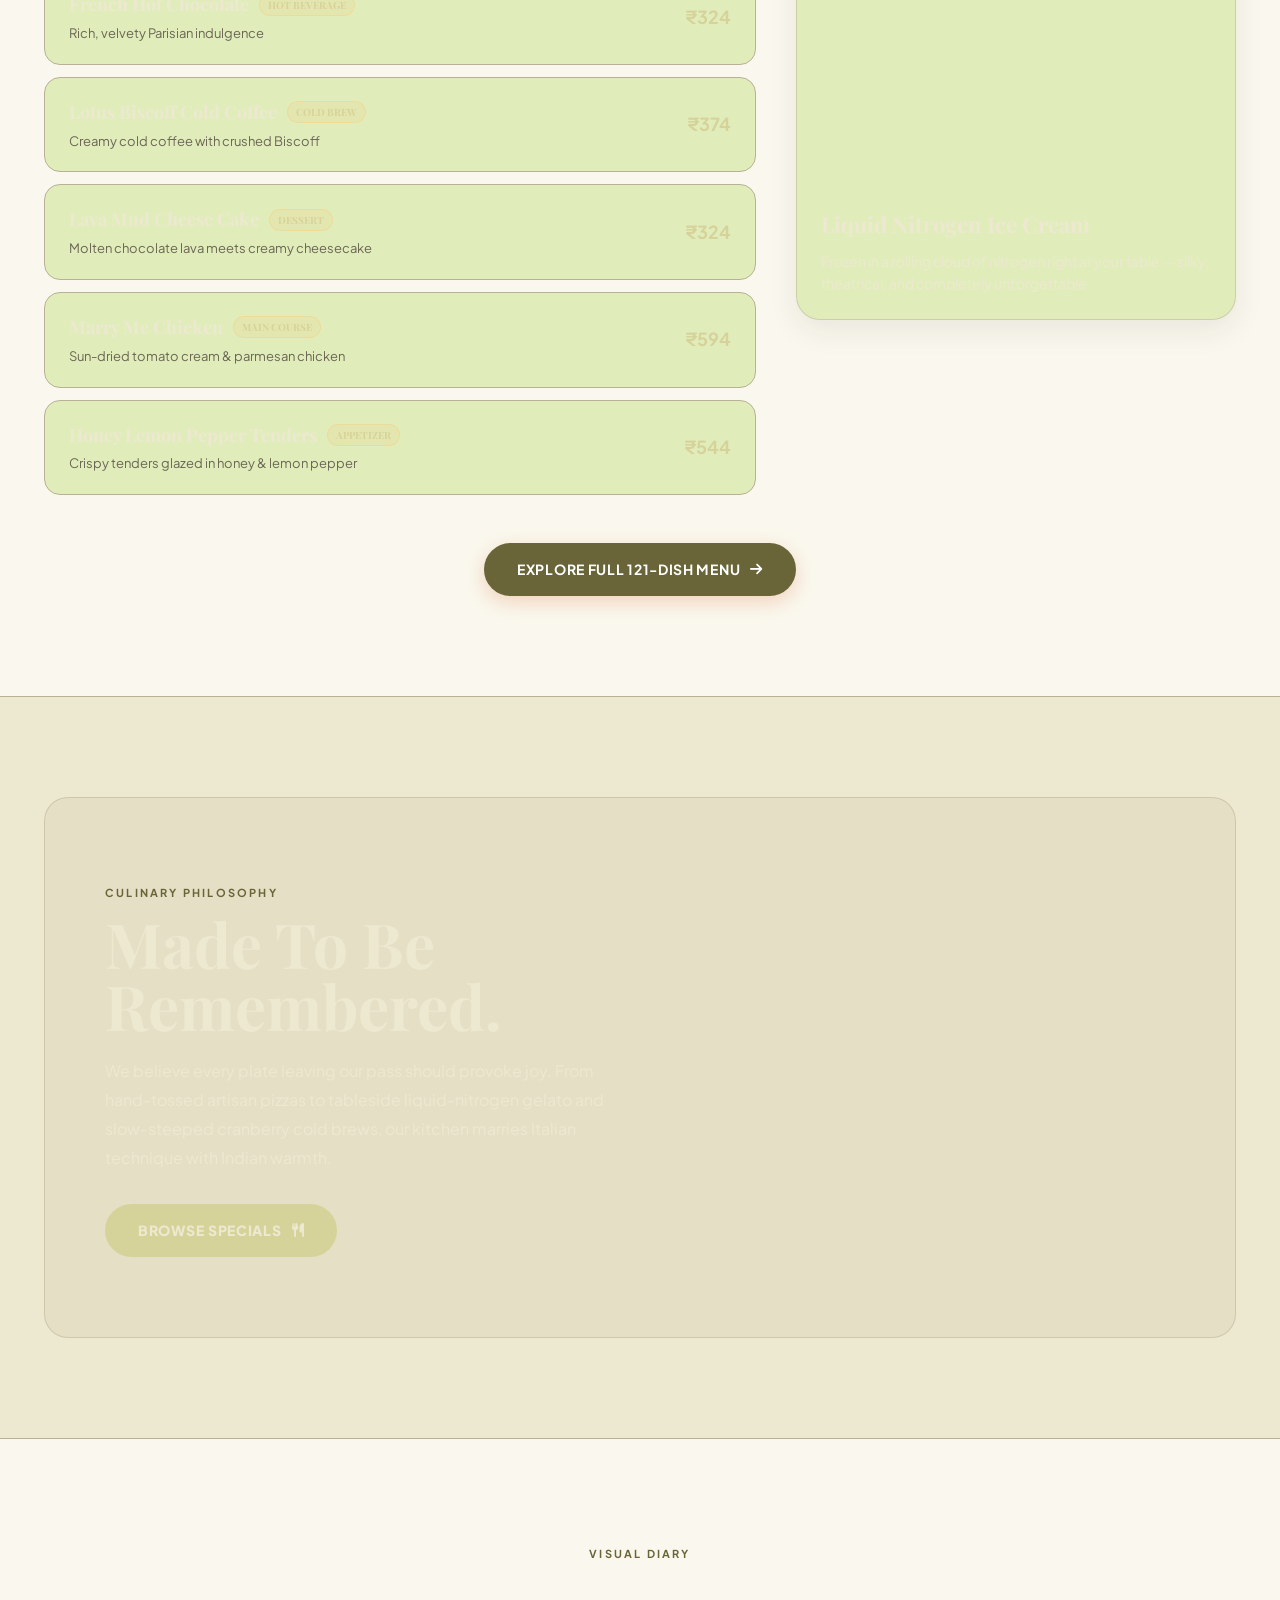
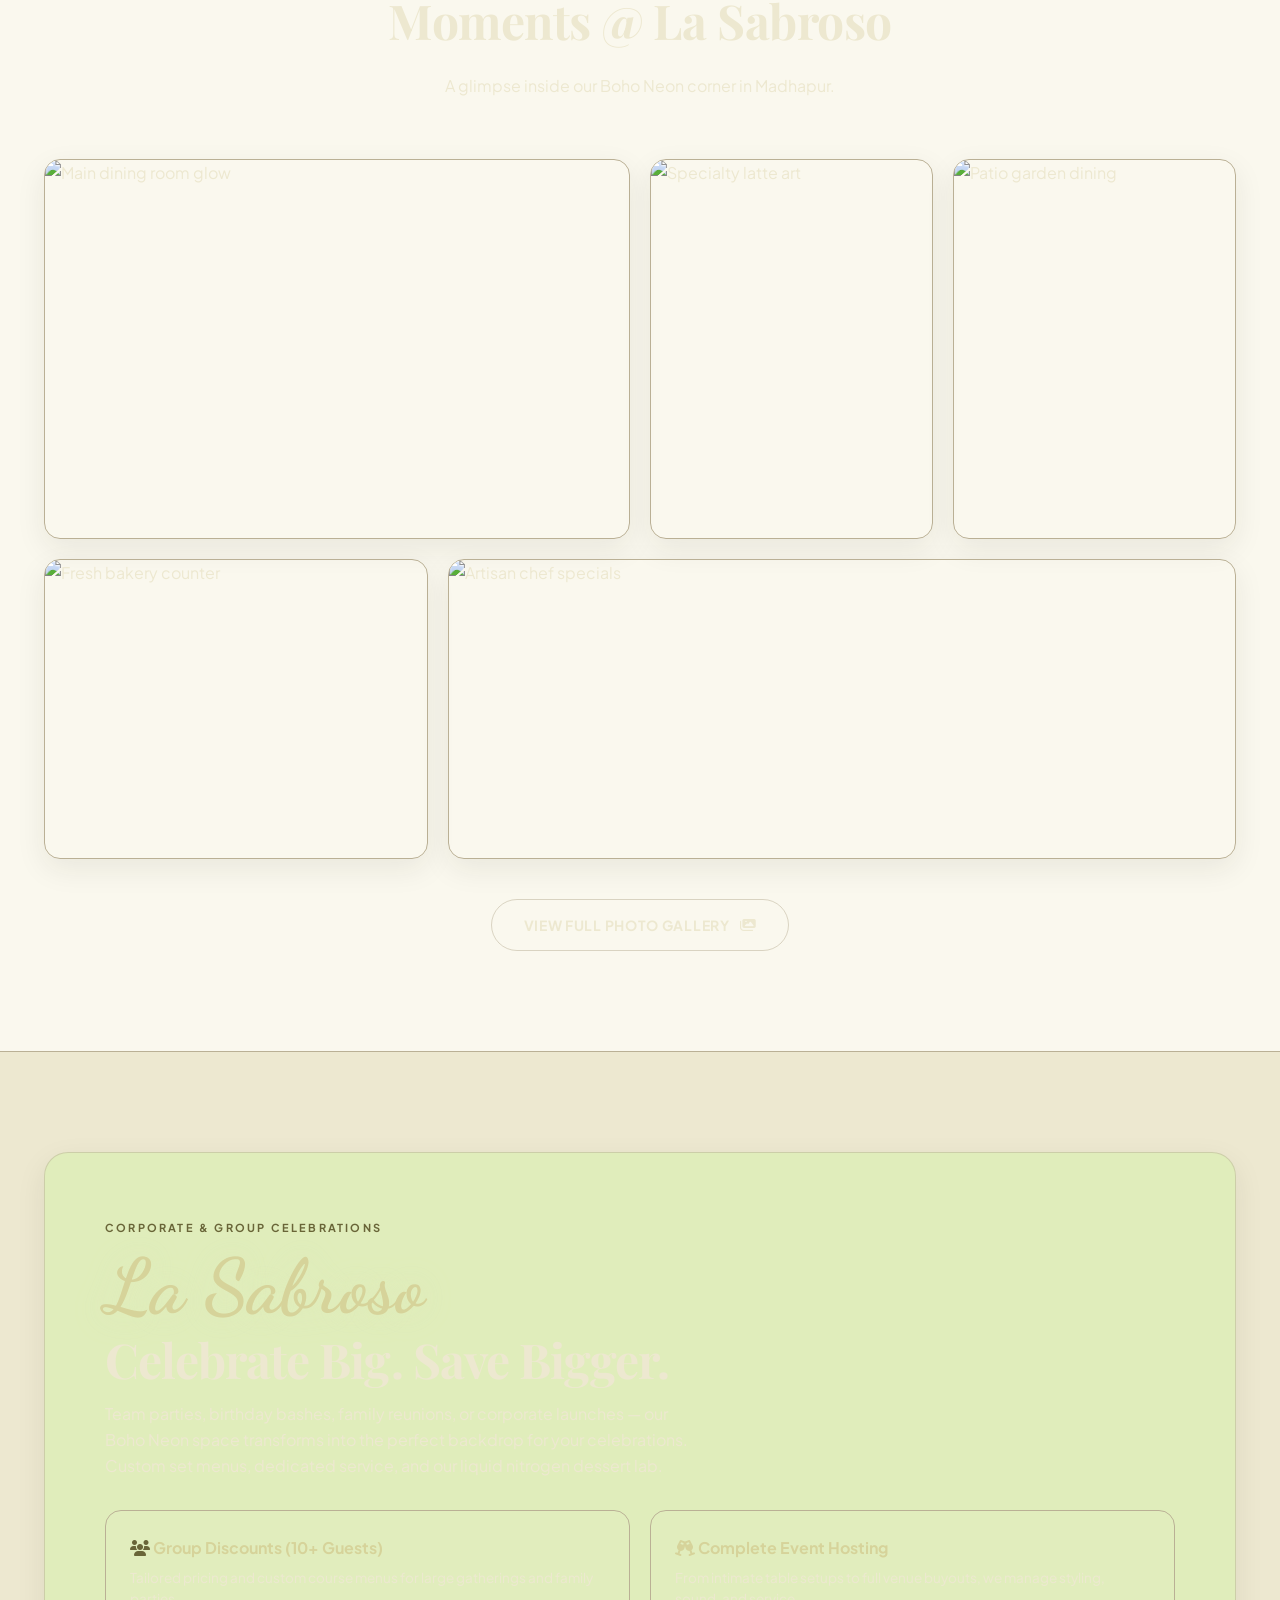
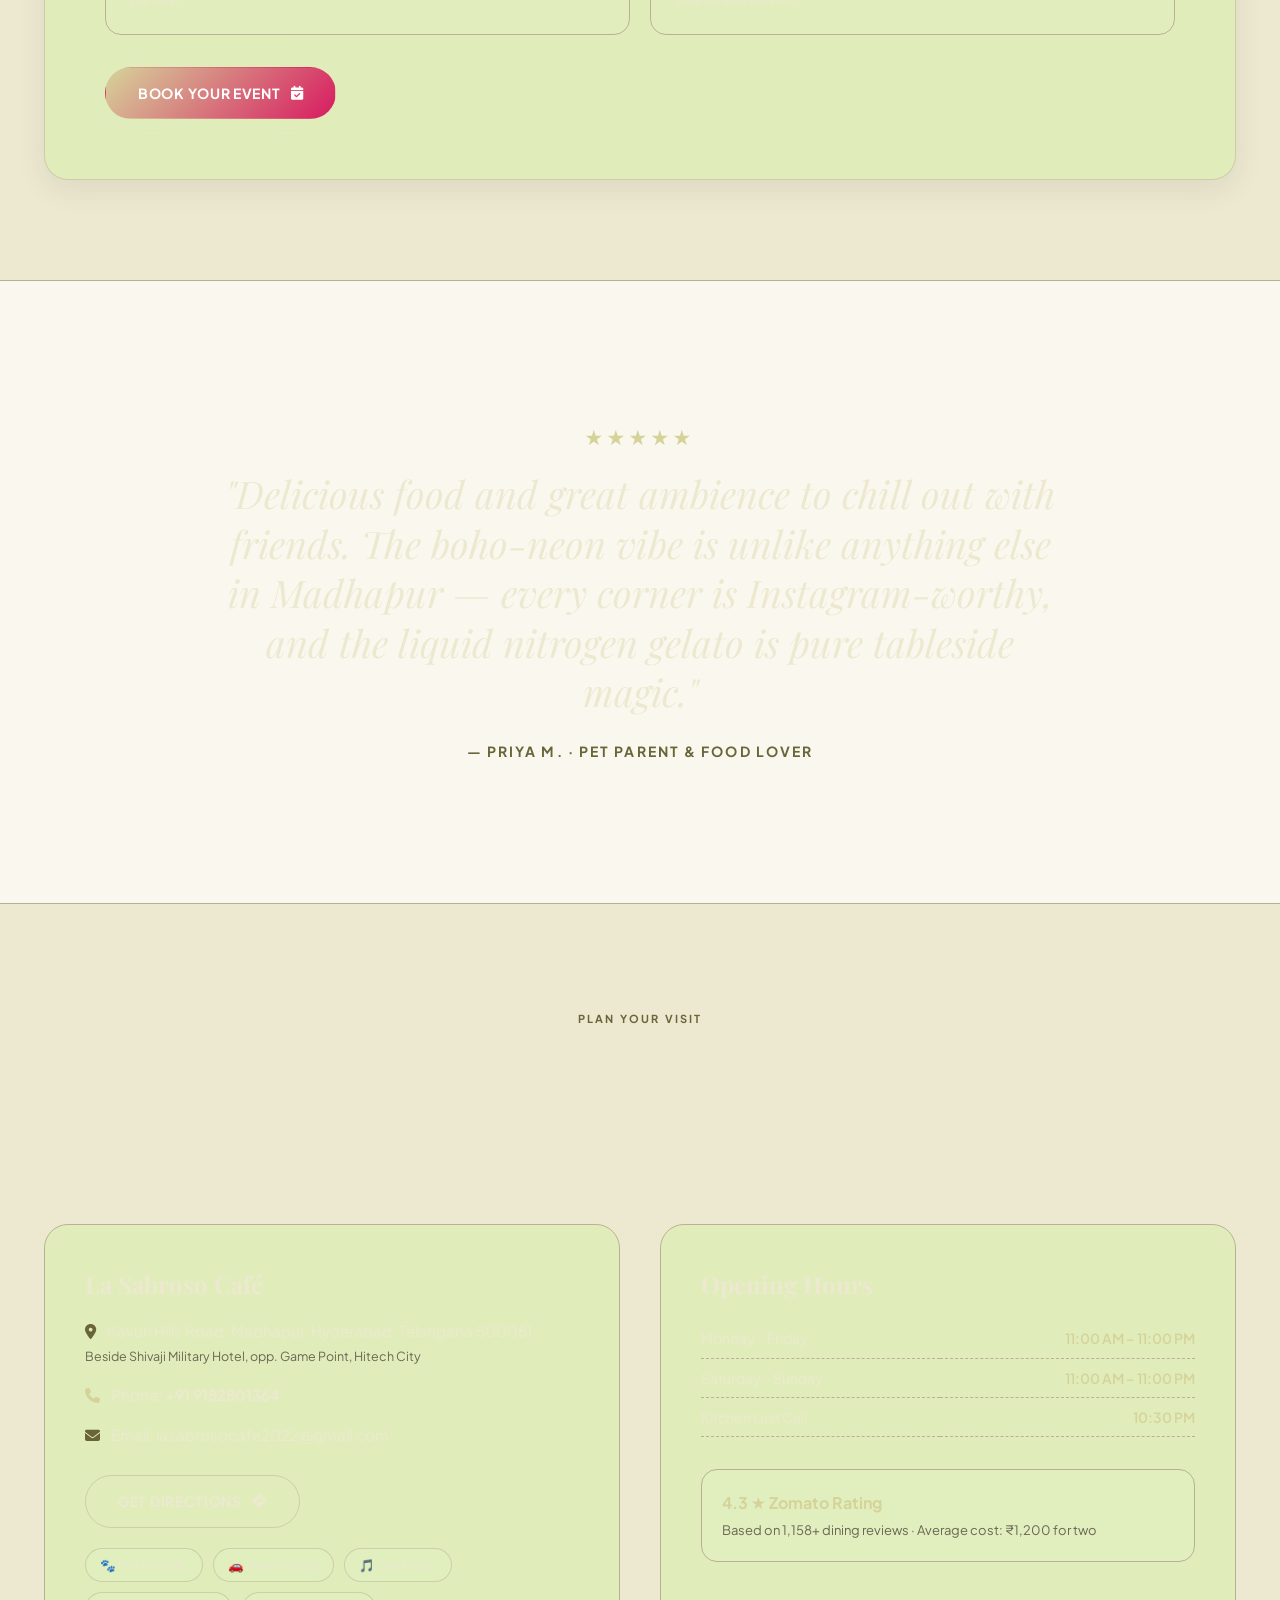
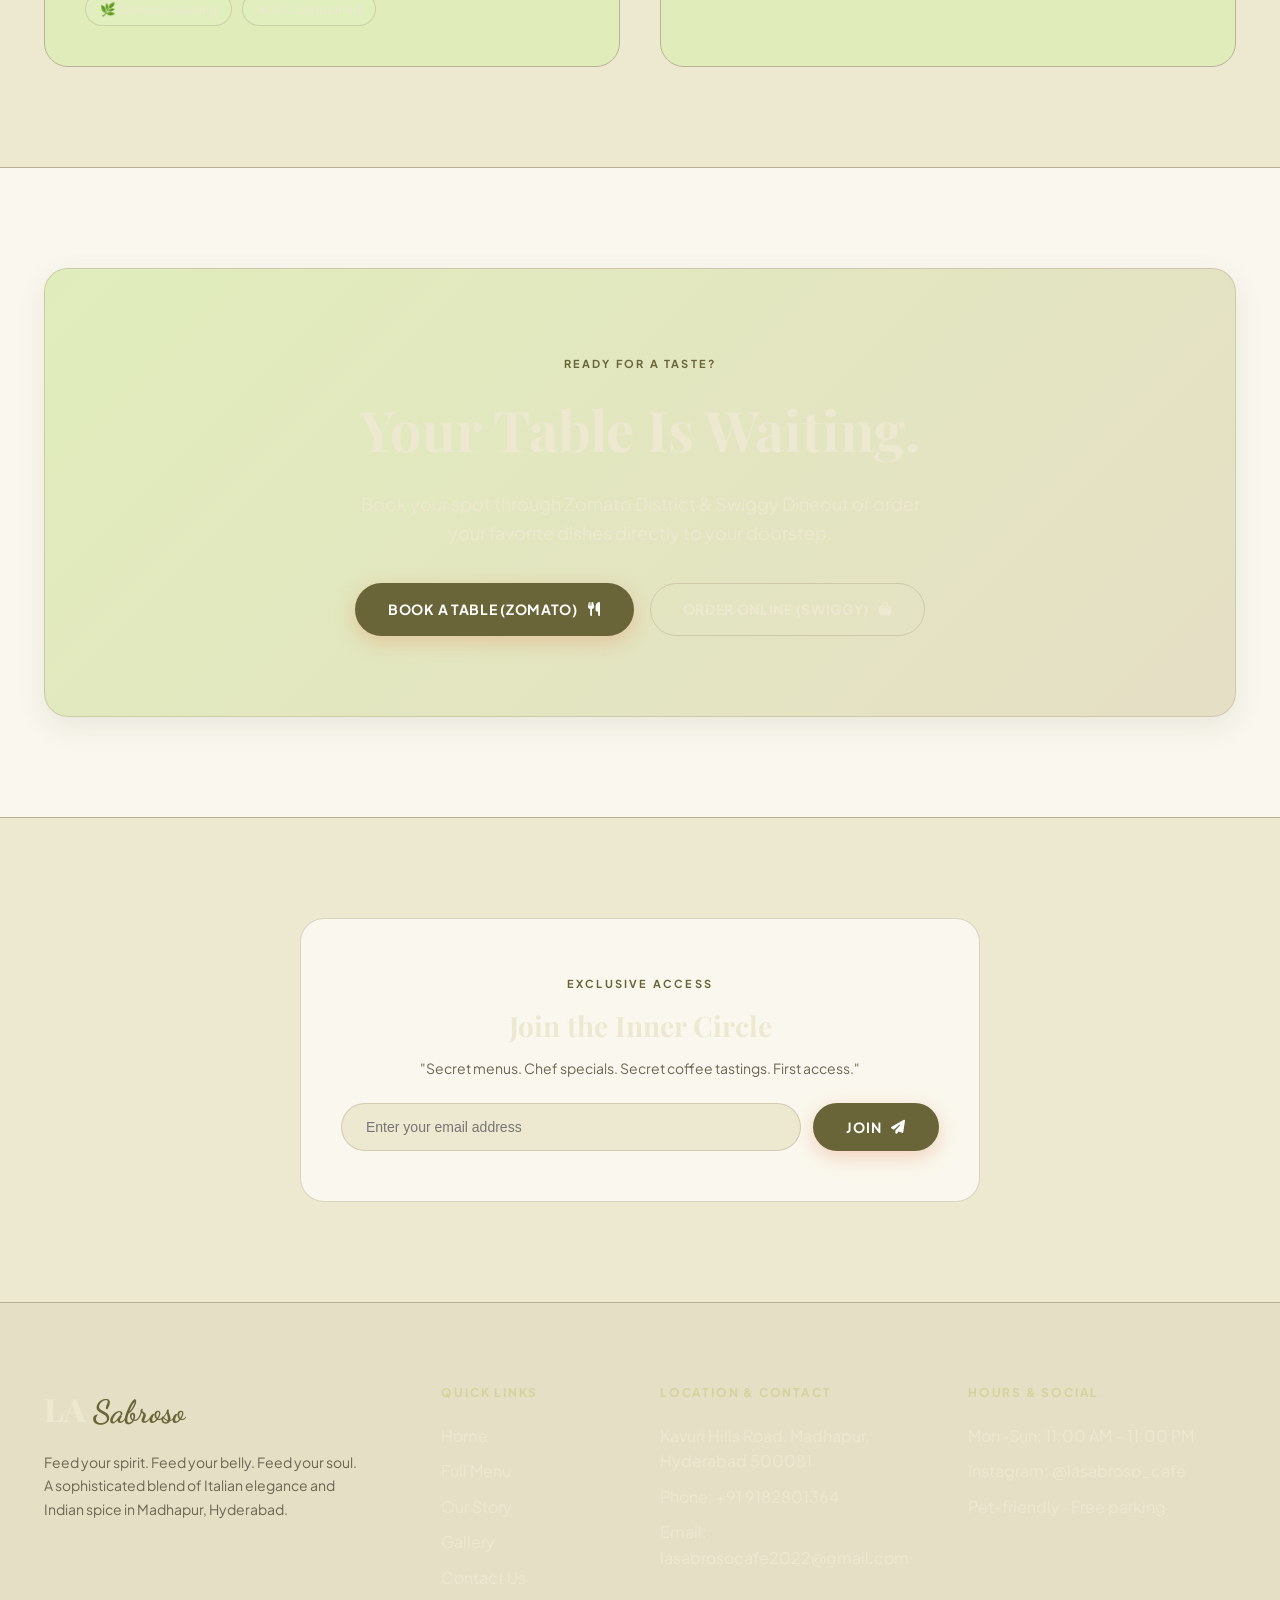
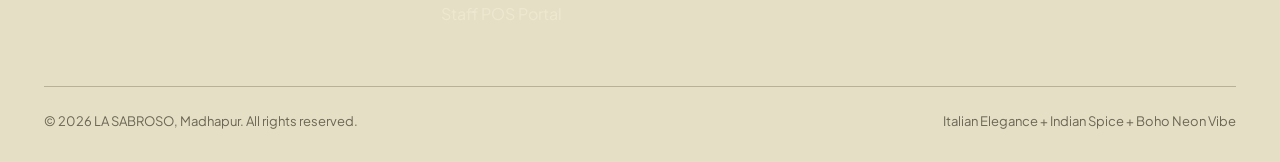
==== commit 66adfc2b: "feat(design-system): upgrade website aesthetic with warm palette, enhanced UI components, interactiv" ====
--- a/index.html
+++ b/index.html
@@ -3,350 +3,477 @@
 <head>
   <meta charset="UTF-8">
   <meta name="viewport" content="width=device-width, initial-scale=1">
-  <title>La Sabroso — Home | Italian-Indian Fusion Cafe, Madhapur Hyderabad</title>
-  <meta name="description" content="La Sabroso — a Boho Neon cafe in Madhapur, Hyderabad, blending Italian elegance with Indian spice. Coffee, desserts, ice cream lab, and memorable moments. Open daily 11 AM – 11 PM.">
+  <title>La Sabroso — Italian-Indian Fusion Cafe | Madhapur, Hyderabad</title>
+  <meta name="description" content="Experience La Sabroso in Madhapur, Hyderabad — Italian elegance meets Indian spice over artisan coffee, liquid-nitrogen gelato, and a Boho Neon ambience. Open daily 11 AM – 11 PM.">
   <link rel="preconnect" href="https://fonts.googleapis.com">
-  <link href="https://fonts.googleapis.com/css2?family=Dancing+Script:wght@700&family=Nunito:wght@400;600;700;800&family=Playfair+Display:ital,wght@1,400;1,600&display=swap" rel="stylesheet">
+  <link rel="preconnect" href="https://fonts.gstatic.com" crossorigin>
+  <link href="https://fonts.googleapis.com/css2?family=Dancing+Script:wght@600;700&family=Plus+Jakarta+Sans:wght@300;400;500;600;700;800&family=Playfair+Display:ital,wght@0,400;0,600;0,700;0,900;1,400;1,600&display=swap" rel="stylesheet">
+  <link rel="stylesheet" href="https://cdnjs.cloudflare.com/ajax/libs/font-awesome/6.4.0/css/all.min.css" integrity="sha512-iecdLmaskl7CVkqkXNQ/ZH/XLlvWZOJyj7Yy7tcenmpD1ypASozpmT/E0iPtmFIB46ZmdtAc9eNBvH0H/ZpiBw==" crossorigin="anonymous" referrerpolicy="no-referrer">
   <link rel="stylesheet" href="assets/css/style.css">
-  <style>.hero{--hero-img:url('https://images.unsplash.com/photo-1514933651103-005eec06c04b?q=80&w=1920&auto=format&fit=crop')}</style>
+  <style>.hero__bg{--hero-img:url('https://images.unsplash.com/photo-1517248135467-4c7edcad34c4?q=80&w=1200&auto=format&fit=crop')}</style>
 </head>
 <body>
 
-  <!-- ===== Navigation ===== -->
+  <!-- ===== 1. HEADER / NAVIGATION ===== -->
   <nav class="nav">
     <div class="container nav__inner">
-      <a class="nav__logo" href="index.html">La Sabroso</a>
+      <a class="nav__logo" href="index.html">LA <span>Sabroso</span></a>
+      
       <ul class="nav__links">
         <li><a href="index.html" aria-current="page">Home</a></li>
         <li><a href="menu.html">Menu</a></li>
+        <li><a href="about.html">Our Story</a></li>
         <li><a href="gallery.html">Gallery</a></li>
-        <li><a href="about.html">About</a></li>
+        <li><a href="contact.html">Events</a></li>
         <li><a href="contact.html">Contact</a></li>
       </ul>
-      <div style="display: flex; gap: 8px; align-items: center;">
+
+      <div class="nav__actions">
         <a class="btn btn--filled nav__cta" href="contact.html">Book a Table</a>
-        <a class="btn btn--outline nav__cta" href="pos.html">Staff POS</a>
-      </div>
-      <button class="nav__toggle" aria-label="Toggle navigation">☰</button>
+        <a class="btn btn--outline" href="pos.html" style="padding: 10px 18px; font-size: 12px;"><i class="fa-solid fa-cash-register"></i> Staff POS</a>
+      </div>
+
+      <button class="nav__toggle" aria-label="Open Navigation Menu">
+        <i class="fa-solid fa-bars"></i>
+      </button>
     </div>
   </nav>
 
-  <!-- ===== Hero ===== -->
+  <!-- Mobile Overlay Menu -->
+  <div class="mobile-overlay" aria-label="Mobile Navigation Menu">
+    <button class="mobile-overlay__close" style="position: absolute; top: 30px; right: 30px; background: none; border: none; color: #fff; font-size: 32px; cursor: pointer;">&times;</button>
+    <ul class="mobile-overlay__links">
+      <li><a href="index.html">Home</a></li>
+      <li><a href="menu.html">Menu</a></li>
+      <li><a href="about.html">Our Story</a></li>
+      <li><a href="gallery.html">Gallery</a></li>
+      <li><a href="contact.html">Events &amp; Contact</a></li>
+      <li><a href="pos.html">Staff POS Portal</a></li>
+    </ul>
+    <a class="btn btn--filled" href="contact.html">Book a Table</a>
+  </div>
+
+  <!-- ===== 2. HERO SECTION ===== -->
   <header class="hero">
-    <div class="hero__card reveal">
-      <h1 class="hero__logo">La Sabroso</h1>
-      <p class="hero__tagline">Feed your spirit. Feed your belly. Feed your soul.</p>
-      <p class="hero__sub">A Boho Neon cafe in the heart of Madhapur, Hyderabad — where Italian elegance meets Indian spice over artisan coffee, dreamy desserts, and evenings that turn into memories.</p>
+    <div class="hero__bg"></div>
+    <div class="container hero__container reveal">
+      <span class="hero__eyebrow"><i class="fa-solid fa-location-dot" style="color: var(--c-terracotta);"></i> Madhapur · Hyderabad</span>
+      <h1 class="hero__title">LA <span>Sabroso</span></h1>
+      <p class="hero__statement">Italian soul. Indian spice. One unforgettable experience.</p>
       <div class="hero__actions">
-        <a class="btn btn--filled" href="menu.html">Explore Menu</a>
+        <a class="btn btn--filled" href="menu.html">Explore Menu <i class="fa-solid fa-arrow-right"></i></a>
         <a class="btn btn--outline" href="contact.html">Book a Table</a>
       </div>
     </div>
+    <div class="hero__scroll">
+      <span>Scroll</span>
+      <div class="hero__scroll-line"></div>
+    </div>
   </header>
 
-  <!-- ===== Offers ===== -->
-  <section class="offers">
-    <div class="container">
-      <div class="offers__row">
-        <span class="offer-chip">Zomato District · <b>35% OFF</b> pre-book</span>
-        <span class="offer-chip">Swiggy Dineout · <b>20% OFF</b> pre-book</span>
-        <span class="offer-chip">Instant · <b>10% OFF</b> bill pay</span>
-        <span class="offer-chip"><b>₹250 OFF</b> next dining</span>
-      </div>
-      <p class="offers__note">Offers via Zomato District &amp; Swiggy Dineout — check the apps for today's deals.</p>
-    </div>
-  </section>
-
-  <!-- ===== Our Specialties ===== -->
+  <!-- ===== 3. OFFERS BANNER ===== -->
+  <section class="offers-bar">
+    <div class="container">
+      <div class="offers-bar__inner">
+        <div class="offer-chip"><span class="badge">DEAL</span> Zomato District · <strong>35% OFF</strong> pre-book</div>
+        <div class="offer-chip"><span class="badge">OFFER</span> Swiggy Dineout · <strong>20% OFF</strong> pre-book</div>
+        <div class="offer-chip"><span class="badge">INSTANT</span> Bill Pay · <strong>10% OFF</strong> instant savings</div>
+        <div class="offer-chip"><strong>₹250 OFF</strong> on your next dining experience</div>
+      </div>
+    </div>
+  </section>
+
+  <!-- ===== 4. INTRO / BRAND STORY ===== -->
+  <section class="section section--alt">
+    <div class="container">
+      <div class="story-split reveal">
+        <div class="story-content">
+          <span class="eyebrow">The La Sabroso Experience</span>
+          <h2>Feed your spirit.<br>Feed your belly.<br>Feed your soul.</h2>
+          <div class="story-quote">"A space where fairy lights meet marble tables, macrame hangs beside vintage mirrors, and every meal turns into a story."</div>
+          <p class="story-text">A sophisticated blend of Italian elegance and Indian spice, where every brew and bite creates a space for flowing ideas, unhurried conversations, and lasting memories in the heart of Kavuri Hills, Madhapur.</p>
+          <a class="btn btn--outline" href="about.html">Read Our Full Story <i class="fa-solid fa-arrow-right"></i></a>
+        </div>
+        <div class="story-media">
+          <div class="story-media__frame">
+            <img src="https://b.zmtcdn.com/data/pictures/3/20556793/4f24e1186e08dcef0aa922afe2bf5926.jpg" alt="Warm interior dining space of La Sabroso Cafe Madhapur" loading="lazy" style="object-fit: cover; object-position: center;">
+          </div>
+          <div class="story-badge">
+            <span>Boho Neon</span>
+            <p>Signature Cafe Vibe</p>
+          </div>
+        </div>
+      </div>
+    </div>
+  </section>
+
+  <!-- ===== 5. EXPERIENCE CARDS ===== -->
   <section class="section">
     <div class="container">
-      <div class="section-heading reveal">
-        <span class="kicker">La Sabroso</span>
-        <h2>Our Specialties</h2>
-      </div>
-      <div class="grid grid--3">
-        <div class="card specialty reveal">
-          <div class="specialty__icon">🍝</div>
-          <h3>Italian Classics</h3>
-          <p>Authentic pastas and hand-tossed pizzas made with premium ingredients and finished with a modern La Sabroso twist.</p>
-        </div>
-        <div class="card specialty reveal">
-          <div class="specialty__icon">🌶️</div>
-          <h3>Indian Fusion</h3>
-          <p>Bold Indian spices fused with continental textures — familiar comfort with a playful kick in every bite.</p>
-        </div>
-        <div class="card specialty reveal">
-          <div class="specialty__icon">☕</div>
-          <h3>Artisan Coffee</h3>
-          <p>From slow pours to signature cold brews, our baristas chase the perfect brew in every single pour.</p>
-        </div>
-      </div>
-    </div>
-  </section>
-
-  <!-- ===== Signature Creations ===== -->
+      <div class="section-header reveal">
+        <span class="eyebrow">Craft &amp; Atmosphere</span>
+        <h2>What Makes Us Different</h2>
+        <p>Four cornerstones that define every visit to La Sabroso.</p>
+      </div>
+
+      <div class="grid-cards reveal">
+        <div class="exp-card">
+          <div class="exp-card__bg" style="background-image: url('https://dt4l9bx31tioh.cloudfront.net/eazymedia/restaurant/687635/restaurant220230318114912.jpg?width=818&amp;height=450&amp;mode=crop'); background-position: center; background-size: cover;"></div>
+          <div class="exp-card__num">01</div>
+          <div class="exp-card__content">
+            <h3>Italian Classics</h3>
+            <p>Authentic pastas and hand-tossed pizzas prepared with artisanal flour, rich parmesan, and a modern La Sabroso twist.</p>
+          </div>
+        </div>
+
+        <div class="exp-card">
+          <div class="exp-card__bg" style="background-image: url('https://images.unsplash.com/photo-1559339352-11d035aa65de?q=80&w=1000&auto=format&fit=crop');"></div>
+          <div class="exp-card__num">02</div>
+          <div class="exp-card__content">
+            <h3>Indian Fusion</h3>
+            <p>Bold Indian spices fused with contemporary continental textures — familiar comfort with an adventurous culinary kick.</p>
+          </div>
+        </div>
+
+        <div class="exp-card">
+          <div class="exp-card__bg" style="background-image: url('https://images.unsplash.com/photo-1509042239860-f550ce710b93?q=80&w=1000&auto=format&fit=crop');"></div>
+          <div class="exp-card__num">03</div>
+          <div class="exp-card__content">
+            <h3>Artisan Coffee</h3>
+            <p>Carefully sourced single-origin roasts, slow pour-overs, and signature cold brews crafted for lingering moments.</p>
+          </div>
+        </div>
+
+        <div class="exp-card">
+          <div class="exp-card__bg" style="background-image: url('https://images.unsplash.com/photo-1554118811-1e0d58224f24?q=80&w=1000&auto=format&fit=crop');"></div>
+          <div class="exp-card__num">04</div>
+          <div class="exp-card__content">
+            <h3>The La Sabroso Vibe</h3>
+            <p>A warm Boho Neon atmosphere designed for slow coffee mornings, romantic dinners, and weekend celebrations.</p>
+          </div>
+        </div>
+      </div>
+    </div>
+  </section>
+
+  <!-- ===== 6. SIGNATURE MENU PREVIEW ===== -->
   <section class="section section--alt">
     <div class="container">
-      <div class="section-heading reveal">
-        <span class="kicker">La Sabroso</span>
-        <h2>Signature Creations</h2>
-        <p>Hand-picked favorites from our live menu — the dishes and drinks our guests keep coming back for.</p>
-      </div>
-      <div class="grid grid--4">
-        <div class="card reveal">
-          <span class="eyebrow">Ice Cream Lab</span>
-          <h3>Liquid Nitrogen Ice Cream</h3>
-          <p>Frozen in a cloud right at your table — silky, theatrical, unforgettable.</p>
-          <p class="menu-item__price">from the lab</p>
-        </div>
-        <div class="card reveal">
-          <span class="eyebrow">Hot Chocolate</span>
-          <h3>French Hot Chocolate</h3>
-          <p>Rich, velvety, and deeply indulgent — a Parisian hug in a cup.</p>
-          <p class="menu-item__price">₹324</p>
-        </div>
-        <div class="card reveal">
-          <span class="eyebrow">Cold Coffee</span>
-          <h3>Lotus Biscoff Cold Coffee</h3>
-          <p>Creamy cold coffee crowned with crushed Biscoff and caramel drizzle.</p>
-          <p class="menu-item__price">₹374</p>
-        </div>
-        <div class="card reveal">
-          <span class="eyebrow">Milkshake</span>
-          <h3>Nutella Milkshake</h3>
-          <p>A thick, dreamy shake blended with generous swirls of Nutella.</p>
-          <p class="menu-item__price">₹384</p>
-        </div>
-        <div class="card reveal">
-          <span class="eyebrow">Specialty Coffee</span>
-          <h3>Cranberry Coffee</h3>
-          <p>Bright, tart cranberry lifted by smooth espresso — a La Sabroso original.</p>
-          <p class="menu-item__price">₹314</p>
-        </div>
-        <div class="card reveal">
-          <span class="eyebrow">Dessert</span>
-          <h3>Lava Mud Cheese Cake</h3>
-          <p>Molten, molten, molten — warm chocolate lava meets creamy cheesecake.</p>
-          <p class="menu-item__price">₹324</p>
-        </div>
-        <div class="card reveal">
-          <span class="eyebrow">Appetizer</span>
-          <h3>Honey Lemon Pepper Chicken Tenders</h3>
-          <p>Crispy golden tenders glazed in honey, lemon, and cracked pepper.</p>
-          <p class="menu-item__price">₹544</p>
-        </div>
-        <div class="card reveal">
-          <span class="eyebrow">Main Course</span>
-          <h3>Marry Me Chicken</h3>
-          <p>Sun-dried tomato cream, parmesan, and herbs — proposal-worthy.</p>
-          <p class="menu-item__price">₹594</p>
-        </div>
-      </div>
-    </div>
-  </section>
-
-  <!-- ===== About Teaser ===== -->
+      <div class="section-header reveal">
+        <span class="eyebrow">Signature Tastings</span>
+        <h2>A Table Full of Stories</h2>
+        <p>Hover over any dish to preview its culinary presentation.</p>
+      </div>
+
+      <div class="menu-preview-layout reveal">
+        <div class="menu-list">
+          <div class="menu-item-row active" data-img="https://images.unsplash.com/photo-1555507036-ab1f4038808a?q=80&w=1000&auto=format&fit=crop" data-title="Liquid Nitrogen Ice Cream" data-desc="Frozen in a rolling cloud of nitrogen right at your table — silky, theatrical, and completely unforgettable.">
+            <div class="menu-item-row__info">
+              <h4>Liquid Nitrogen Ice Cream <span class="badge-chef">Ice Cream Lab</span></h4>
+              <p>Tableside ice cream theater made fresh to order</p>
+            </div>
+            <span class="menu-item-row__price">From Lab</span>
+          </div>
+
+          <div class="menu-item-row" data-img="https://images.unsplash.com/photo-1595981267035-7b04ca84a82d?q=80&w=1000&auto=format&fit=crop" data-title="French Hot Chocolate" data-desc="Thick, dark, velvety Parisian-style cocoa served hot — decadent comfort in a cup.">
+            <div class="menu-item-row__info">
+              <h4>French Hot Chocolate <span class="badge-chef">Hot Beverage</span></h4>
+              <p>Rich, velvety Parisian indulgence</p>
+            </div>
+            <span class="menu-item-row__price">₹324</span>
+          </div>
+
+          <div class="menu-item-row" data-img="https://images.unsplash.com/photo-1509042239860-f550ce710b93?q=80&w=1000&auto=format&fit=crop" data-title="Lotus Biscoff Cold Coffee" data-desc="Creamy espresso cold brew crowned with caramelized Biscoff crumbles and golden caramel sauce.">
+            <div class="menu-item-row__info">
+              <h4>Lotus Biscoff Cold Coffee <span class="badge-chef">Cold Brew</span></h4>
+              <p>Creamy cold coffee with crushed Biscoff</p>
+            </div>
+            <span class="menu-item-row__price">₹374</span>
+          </div>
+
+          <div class="menu-item-row" data-img="https://images.unsplash.com/photo-1555507036-ab1f4038808a?q=80&w=1000&auto=format&fit=crop" data-title="Lava Mud Cheese Cake" data-desc="Warm molten chocolate lava meets velvety cheesecake in a decadent dual-layer dessert.">
+            <div class="menu-item-row__info">
+              <h4>Lava Mud Cheese Cake <span class="badge-chef">Dessert</span></h4>
+              <p>Molten chocolate lava meets creamy cheesecake</p>
+            </div>
+            <span class="menu-item-row__price">₹324</span>
+          </div>
+
+          <div class="menu-item-row" data-img="https://images.unsplash.com/photo-1559339352-11d035aa65de?q=80&w=1000&auto=format&fit=crop" data-title="Marry Me Chicken" data-desc="Tender chicken cutlets simmered in sun-dried tomato cream, parmesan, and fresh herbs.">
+            <div class="menu-item-row__info">
+              <h4>Marry Me Chicken <span class="badge-chef">Main Course</span></h4>
+              <p>Sun-dried tomato cream &amp; parmesan chicken</p>
+            </div>
+            <span class="menu-item-row__price">₹594</span>
+          </div>
+
+          <div class="menu-item-row" data-img="https://images.unsplash.com/photo-1559339352-11d035aa65de?q=80&w=1000&auto=format&fit=crop" data-title="Honey Lemon Pepper Chicken Tenders" data-desc="Crispy golden tender strips tossed in wild honey, zesty lemon, and freshly cracked black pepper.">
+            <div class="menu-item-row__info">
+              <h4>Honey Lemon Pepper Tenders <span class="badge-chef">Appetizer</span></h4>
+              <p>Crispy tenders glazed in honey &amp; lemon pepper</p>
+            </div>
+            <span class="menu-item-row__price">₹544</span>
+          </div>
+        </div>
+
+        <div class="menu-preview-display">
+          <img class="menu-preview-display__img" src="https://images.unsplash.com/photo-1555507036-ab1f4038808a?q=80&w=1000&auto=format&fit=crop" alt="Liquid Nitrogen Ice Cream">
+          <div class="menu-preview-display__caption">
+            <h3 class="menu-preview-display__title">Liquid Nitrogen Ice Cream</h3>
+            <p class="menu-preview-display__desc">Frozen in a rolling cloud of nitrogen right at your table — silky, theatrical, and completely unforgettable.</p>
+          </div>
+        </div>
+      </div>
+
+      <div style="text-align: center; margin-top: 48px;">
+        <a class="btn btn--filled" href="menu.html">Explore Full 121-Dish Menu <i class="fa-solid fa-arrow-right"></i></a>
+      </div>
+    </div>
+  </section>
+
+  <!-- ===== 7. FEATURED FOOD STORY ===== -->
   <section class="section">
-    <div class="container split split--reverse">
-      <div class="reveal">
-        <span class="kicker">About</span>
-        <h2>Where soulful food meets the heartbeat of the neighborhood.</h2>
-        <p>Tucked into Kavuri Hills Road in Madhapur, La Sabroso is a Boho Neon cafe where fairy lights meet marble tables, macrame hangs above vintage mirrors, and every corner is designed for lingering conversations. Our kitchen marries Italian comfort food with Indian soul — pastas, pizzas, artisan coffee, and an ice cream lab that turns dessert into theater.</p>
-        <p>Bring your laptop, your friends, your family, or your furry companion — we're proudly pet-friendly and open every day from 11 AM to 11 PM.</p>
-        <a class="btn btn--outline" href="about.html">Read Our Full Story</a>
-      </div>
-      <div class="split__media reveal">
-        <img src="https://images.unsplash.com/photo-1554118811-1e0d58224f24?q=80&w=900&auto=format&fit=crop" alt="La Sabroso cafe interior">
-      </div>
-    </div>
-  </section>
-
-  <!-- ===== Find Us On ===== -->
+    <div class="container">
+      <div class="featured-story reveal">
+        <div class="featured-story__bg"></div>
+        <div class="featured-story__content">
+          <span class="eyebrow">Culinary Philosophy</span>
+          <h2>Made To Be Remembered.</h2>
+          <p>We believe every plate leaving our pass should provoke joy. From hand-tossed artisan pizzas to tableside liquid-nitrogen gelato and slow-steeped cranberry cold brews, our kitchen marries Italian technique with Indian warmth.</p>
+          <a class="btn btn--gold" href="menu.html">Browse Specials <i class="fa-solid fa-utensils"></i></a>
+        </div>
+      </div>
+    </div>
+  </section>
+
+  <!-- ===== 8. ASYMMETRIC GALLERY ===== -->
   <section class="section section--alt">
     <div class="container">
-      <div class="section-heading reveal">
-        <span class="kicker">La Sabroso</span>
-        <h2>Find Us On</h2>
-      </div>
-      <div class="grid grid--4">
-        <a class="card partner partner--zomato reveal" href="https://www.zomato.com/hyderabad/la-sabroso-madhapur/order" target="_blank" rel="noopener">
-          <div class="partner__logo">Z</div>
-          <div>
-            <h3>Zomato</h3>
-            <p>Order Delivery</p>
-          </div>
-        </a>
-        <a class="card partner partner--swiggy reveal" href="https://www.swiggy.com" target="_blank" rel="noopener">
-          <div class="partner__logo">S</div>
-          <div>
-            <h3>Swiggy</h3>
-            <p>Order Delivery</p>
-          </div>
-        </a>
-        <a class="card partner partner--district reveal" href="https://www.zomato.com/hyderabad/la-sabroso-madhapur" target="_blank" rel="noopener">
-          <div class="partner__logo">D</div>
-          <div>
-            <h3>Zomato District</h3>
-            <p>Dine-in / Offers</p>
-          </div>
-        </a>
-        <a class="card partner partner--dineout reveal" href="https://www.swiggy.com/dineout" target="_blank" rel="noopener">
-          <div class="partner__logo">DO</div>
-          <div>
-            <h3>Swiggy Dineout</h3>
-            <p>Dine-in / Offers</p>
-          </div>
-        </a>
-      </div>
-    </div>
-  </section>
-
-  <!-- ===== Events ===== -->
-  <section class="section events">
-    <div class="container split">
-      <div class="reveal">
-        <span class="eyebrow">Corporate &amp; Bulk Events</span>
-        <h2>Celebrate Big, Save Bigger.</h2>
-        <p>Team parties, birthday bashes, family reunions, or corporate lunches — our Boho Neon space transforms into the perfect backdrop for your celebration. With curated set menus, dedicated service, and our signature dessert lab, your event will be as delicious as it is memorable.</p>
-        <div class="grid grid--2">
-          <div class="perk">
-            <h4>Group Discount</h4>
-            <p>Custom packages for groups of 10 and above — the more the merrier.</p>
-          </div>
-          <div class="perk">
-            <h4>We Host Events</h4>
-            <p>From intimate gatherings to full buyouts, we handle the setup, service, and style.</p>
-          </div>
-        </div>
-        <a class="btn btn--terra" href="contact.html">Book Your Event</a>
-      </div>
-      <div class="reveal center">
-        <div class="neon-sign">La Sabroso</div>
-      </div>
-    </div>
-  </section>
-
-  <!-- ===== Testimonials ===== -->
+      <div class="section-header reveal">
+        <span class="eyebrow">Visual Diary</span>
+        <h2>Moments @ La Sabroso</h2>
+        <p>A glimpse inside our Boho Neon corner in Madhapur.</p>
+      </div>
+
+      <div class="gallery-editorial reveal">
+        <div class="gallery-item g-col-6" data-lightbox data-caption="Chandelier glow and main dining room ambiance">
+          <img src="https://images.unsplash.com/photo-1517248135467-4c7edcad34c4?q=80&w=1200&auto=format&fit=crop" alt="Main dining room glow">
+          <div class="gallery-item__overlay">
+            <div class="gallery-item__caption">Main Dining Room Glow</div>
+          </div>
+        </div>
+
+        <div class="gallery-item g-col-3" data-lightbox data-caption="Signature handcrafted specialty latte art">
+          <img src="https://images.unsplash.com/photo-1509042239860-f550ce710b93?q=80&w=1000&auto=format&fit=crop" alt="Specialty latte art">
+          <div class="gallery-item__overlay">
+            <div class="gallery-item__caption">Signature Specialty Latte</div>
+          </div>
+        </div>
+
+        <div class="gallery-item g-col-3" data-lightbox data-caption="Patio garden dining under fairy lights">
+          <img src="https://images.unsplash.com/photo-1554118811-1e0d58224f24?q=80&w=1000&auto=format&fit=crop" alt="Patio garden dining">
+          <div class="gallery-item__overlay">
+            <div class="gallery-item__caption">Patio Garden Ambiance</div>
+          </div>
+        </div>
+
+        <div class="gallery-item g-col-4" data-lightbox data-caption="Freshly baked small-batch bakery counter desserts">
+          <img src="https://images.unsplash.com/photo-1555507036-ab1f4038808a?q=80&w=1000&auto=format&fit=crop" alt="Fresh bakery counter">
+          <div class="gallery-item__overlay">
+            <div class="gallery-item__caption">Artisan Dessert Counter</div>
+          </div>
+        </div>
+
+        <div class="gallery-item g-col-8" data-lightbox data-caption="Continental brunch spread and chef specials">
+          <img src="https://images.unsplash.com/photo-1559339352-11d035aa65de?q=80&w=1000&auto=format&fit=crop" alt="Artisan chef specials">
+          <div class="gallery-item__overlay">
+            <div class="gallery-item__caption">Artisan Chef Specials</div>
+          </div>
+        </div>
+      </div>
+
+      <div style="text-align: center; margin-top: 40px;">
+        <a class="btn btn--outline" href="gallery.html">View Full Photo Gallery <i class="fa-solid fa-images"></i></a>
+      </div>
+    </div>
+  </section>
+
+  <!-- ===== 9. EVENTS SECTION ===== -->
   <section class="section">
     <div class="container">
-      <div class="section-heading reveal">
-        <span class="kicker">La Sabroso</span>
-        <h2>What Our Guests Say</h2>
-      </div>
-      <div class="carousel" data-carousel>
-        <div class="carousel__track">
-          <div class="carousel__slides">
-            <figure class="testimonial">
-              <div class="testimonial__stars">★★★★★</div>
-              <blockquote>The boho-neon vibe is unlike anything else in Madhapur — every corner is Instagram-worthy. The liquid nitrogen ice cream is pure tableside theater.</blockquote>
-              <figcaption>
-                Ananya R.
-                <span>Foodie</span>
-              </figcaption>
-            </figure>
-            <figure class="testimonial">
-              <div class="testimonial__stars">★★★★★</div>
-              <blockquote>Best hot chocolate I've had in Hyderabad. Cozy lights, great music, and the pasta is surprisingly authentic for a cafe.</blockquote>
-              <figcaption>
-                Vikram S.
-                <span>Brunch Lover</span>
-              </figcaption>
-            </figure>
-            <figure class="testimonial">
-              <div class="testimonial__stars">★★★★★</div>
-              <blockquote>Brought my dog for an evening coffee — the staff were so welcoming. The French press and Biscoff cold coffee are both exceptional.</blockquote>
-              <figcaption>
-                Priya M.
-                <span>Pet Parent</span>
-              </figcaption>
-            </figure>
-          </div>
-        </div>
-        <button class="carousel__btn carousel__btn--prev" aria-label="Previous review">←</button>
-        <button class="carousel__btn carousel__btn--next" aria-label="Next review">→</button>
-        <div class="carousel__dots"></div>
-      </div>
-    </div>
-  </section>
-
-  <!-- ===== Moments @ La Sabroso ===== -->
+      <div class="events-card reveal">
+        <div class="events-card__bg"></div>
+        <span class="eyebrow">Corporate &amp; Group Celebrations</span>
+        <h2 class="events-neon-title">La Sabroso</h2>
+        <h2 class="headline-serif" style="font-size: clamp(32px, 4vw, 48px); margin-bottom: 16px;">Celebrate Big. Save Bigger.</h2>
+        <p style="color: var(--text-secondary); max-width: 600px; font-size: 16px;">Team parties, birthday bashes, family reunions, or corporate launches — our Boho Neon space transforms into the perfect backdrop for your celebrations. Custom set menus, dedicated service, and our liquid nitrogen dessert lab.</p>
+
+        <div class="perks-grid">
+          <div class="perk-box">
+            <h4><i class="fa-solid fa-users" style="color: var(--c-terracotta);"></i> Group Discounts (10+ Guests)</h4>
+            <p>Tailored pricing and custom course menus for large gatherings and family parties.</p>
+          </div>
+          <div class="perk-box">
+            <h4><i class="fa-solid fa-champagne-glasses" style="color: var(--c-gold);"></i> Complete Event Hosting</h4>
+            <p>From intimate table setups to full venue buyouts, we manage styling, sound, and service.</p>
+          </div>
+        </div>
+
+        <a class="btn btn--neon" href="contact.html">Book Your Event <i class="fa-solid fa-calendar-check"></i></a>
+      </div>
+    </div>
+  </section>
+
+  <!-- ===== 10. TESTIMONIAL ===== -->
   <section class="section section--alt">
     <div class="container">
-      <div class="section-heading reveal">
-        <span class="kicker">La Sabroso</span>
-        <h2>Moments @ La Sabroso</h2>
-      </div>
-    </div>
-    <div class="strip reveal">
-      <img src="https://images.unsplash.com/photo-1554118811-1e0d58224f24?q=80&w=600&auto=format&fit=crop" data-lightbox data-full="https://images.unsplash.com/photo-1554118811-1e0d58224f24?q=80&w=1200&auto=format&fit=crop" alt="La Sabroso cafe bar interior with warm lighting">
-      <img src="https://images.unsplash.com/photo-1517248135467-4c7edcad34c4?q=80&w=600&auto=format&fit=crop" data-lightbox data-full="https://images.unsplash.com/photo-1517248135467-4c7edcad34c4?q=80&w=1200&auto=format&fit=crop" alt="Cozy dining tables at La Sabroso">
-      <img src="https://images.unsplash.com/photo-1559339352-11d035aa65de?q=80&w=600&auto=format&fit=crop" data-lightbox data-full="https://images.unsplash.com/photo-1559339352-11d035aa65de?q=80&w=1200&auto=format&fit=crop" alt="Artisan dessert plating at La Sabroso">
-      <img src="https://images.unsplash.com/photo-1485182708500-e8f1f318ba72?q=80&w=600&auto=format&fit=crop" data-lightbox data-full="https://images.unsplash.com/photo-1485182708500-e8f1f318ba72?q=80&w=1200&auto=format&fit=crop" alt="Friends gathering at a La Sabroso table">
-      <img src="https://images.unsplash.com/photo-1565299624946-b28f40a0ae38?q=80&w=600&auto=format&fit=crop" data-lightbox data-full="https://images.unsplash.com/photo-1565299624946-b28f40a0ae38?q=80&w=1200&auto=format&fit=crop" alt="Fresh pizza at La Sabroso">
-      <img src="https://images.unsplash.com/photo-1567620905732-2d1ec7ab7445?q=80&w=600&auto=format&fit=crop" data-lightbox data-full="https://images.unsplash.com/photo-1567620905732-2d1ec7ab7445?q=80&w=1200&auto=format&fit=crop" alt="Pancake and dessert tower at La Sabroso">
-      <img src="https://images.unsplash.com/photo-1514362545857-3bc16549766b?q=80&w=600&auto=format&fit=crop" data-lightbox data-full="https://images.unsplash.com/photo-1514362545857-3bc16549766b?q=80&w=1200&auto=format&fit=crop" alt="Hand-crafted drink at La Sabroso bar">
-      <img src="https://images.unsplash.com/photo-1551024709-8f23befc6f87?q=80&w=600&auto=format&fit=crop" data-lightbox data-full="https://images.unsplash.com/photo-1551024709-8f23befc6f87?q=80&w=1200&auto=format&fit=crop" alt="Iced beverage at La Sabroso">
-    </div>
-  </section>
-
-  <!-- ===== Newsletter ===== -->
-  <section class="section newsletter">
-    <div class="container newsletter__inner reveal">
-      <h2>Join the Inner Circle</h2>
-      <p>Be the first to know about seasonal specials, secret menu drops, and invites to our coffee-tasting evenings.</p>
-      <form data-newsletter>
-        <input type="email" placeholder="Enter your email address" required aria-label="Email address">
-        <button type="submit" class="btn btn--filled">Subscribe</button>
-      </form>
-    </div>
-  </section>
-
-  <!-- ===== Footer ===== -->
+      <div class="testimonial-block reveal">
+        <div style="color: var(--c-gold); font-size: 20px; letter-spacing: 4px; margin-bottom: 16px;">★★★★★</div>
+        <blockquote class="testimonial-quote">"Delicious food and great ambience to chill out with friends. The boho-neon vibe is unlike anything else in Madhapur — every corner is Instagram-worthy, and the liquid nitrogen gelato is pure tableside magic."</blockquote>
+        <div class="testimonial-author">— Priya M. · Pet Parent &amp; Food Lover</div>
+      </div>
+    </div>
+  </section>
+
+  <!-- ===== 11. LOCATION / VISIT SECTION ===== -->
+  <section class="section">
+    <div class="container">
+      <div class="section-header reveal">
+        <span class="eyebrow">Plan Your Visit</span>
+        <h2>Find Us in Madhapur</h2>
+        <p>Your neighborhood Boho Neon hideaway in Kavuri Hills.</p>
+      </div>
+
+      <div class="location-grid reveal">
+        <div class="location-card">
+          <h3>La Sabroso Café</h3>
+          <div class="location-info">
+            <p><i class="fa-solid fa-location-dot" style="color: var(--c-terracotta); margin-right: 8px;"></i> Kavuri Hills Road, Madhapur, Hyderabad, Telangana 500081<br><small style="color: var(--text-muted);">Beside Shivaji Military Hotel, opp. Game Point, Hitech City</small></p>
+            <p><i class="fa-solid fa-phone" style="color: var(--c-gold); margin-right: 8px;"></i> Phone: <a href="tel:+919182801364" style="color: var(--text-primary); font-weight: 700;">+91 9182801364</a></p>
+            <p><i class="fa-solid fa-envelope" style="color: var(--c-terracotta); margin-right: 8px;"></i> Email: <a href="mailto:lasabrosocafe2022@gmail.com" style="color: var(--text-primary);">lasabrosocafe2022@gmail.com</a></p>
+          </div>
+
+          <a class="btn btn--outline" href="https://www.google.com/maps/search/?api=1&amp;query=La+Sabroso+Madhapur+Hyderabad" target="_blank" rel="noopener">Get Directions <i class="fa-solid fa-diamond-turn-right"></i></a>
+
+          <div class="amenities-pills">
+            <span class="amenity-pill">🐾 Pet Friendly</span>
+            <span class="amenity-pill">🚗 Free Parking</span>
+            <span class="amenity-pill">🎵 Live Music</span>
+            <span class="amenity-pill">🌿 Outdoor Seating</span>
+            <span class="amenity-pill">❄️ Air Conditioned</span>
+          </div>
+        </div>
+
+        <div class="location-card">
+          <h3>Opening Hours</h3>
+          <table class="hours-table">
+            <tr>
+              <td>Monday – Friday</td>
+              <td>11:00 AM – 11:00 PM</td>
+            </tr>
+            <tr>
+              <td>Saturday – Sunday</td>
+              <td>11:00 AM – 11:00 PM</td>
+            </tr>
+            <tr>
+              <td>Kitchen Last Call</td>
+              <td>10:30 PM</td>
+            </tr>
+          </table>
+
+          <div style="margin-top: 32px; background: rgba(247, 242, 234, 0.04); padding: 20px; border-radius: var(--r-card); border: 1px solid var(--border-subtle);">
+            <h4 style="color: var(--c-gold); font-size: 16px; margin-bottom: 4px;">4.3 ★ Zomato Rating</h4>
+            <p style="font-size: 13px; color: var(--text-muted);">Based on 1,158+ dining reviews · Average cost: ₹1,200 for two</p>
+          </div>
+        </div>
+      </div>
+    </div>
+  </section>
+
+  <!-- ===== 12. ORDER / BOOK SECTION ===== -->
+  <section class="section section--alt">
+    <div class="container">
+      <div class="cta-banner reveal">
+        <span class="eyebrow">Ready for a Taste?</span>
+        <h2>Your Table Is Waiting.</h2>
+        <p>Book your spot through Zomato District &amp; Swiggy Dineout or order your favorite dishes directly to your doorstep.</p>
+        <div class="hero__actions">
+          <a class="btn btn--filled" href="https://www.zomato.com/hyderabad/la-sabroso-madhapur" target="_blank" rel="noopener">Book a Table (Zomato) <i class="fa-solid fa-utensils"></i></a>
+          <a class="btn btn--outline" href="https://www.swiggy.com" target="_blank" rel="noopener">Order Online (Swiggy) <i class="fa-solid fa-bag-shopping"></i></a>
+        </div>
+      </div>
+    </div>
+  </section>
+
+  <!-- ===== 13. NEWSLETTER ===== -->
+  <section class="section">
+    <div class="container">
+      <div class="newsletter-card reveal">
+        <span class="eyebrow">Exclusive Access</span>
+        <h3>Join the Inner Circle</h3>
+        <p>"Secret menus. Chef specials. Secret coffee tastings. First access."</p>
+        <form class="newsletter-form" data-newsletter>
+          <input type="email" placeholder="Enter your email address" required aria-label="Email address">
+          <button type="submit" class="btn btn--filled">Join <i class="fa-solid fa-paper-plane"></i></button>
+        </form>
+      </div>
+    </div>
+  </section>
+
+  <!-- ===== 14. FOOTER ===== -->
   <footer class="footer">
     <div class="container">
-      <div class="grid grid--4">
+      <div class="footer-grid">
         <div>
-          <span class="script">La Sabroso</span>
-          <p class="footer__blurb">Experience the fusion of Italian &amp; Indian flavors in a vibrant Boho Neon setting. The perfect spot for coffee, desserts, and memorable moments.</p>
-        </div>
+          <div class="footer-logo">LA <span>Sabroso</span></div>
+          <p style="font-size: 14px; color: var(--text-muted); max-width: 320px; line-height: 1.7;">Feed your spirit. Feed your belly. Feed your soul. A sophisticated blend of Italian elegance and Indian spice in Madhapur, Hyderabad.</p>
+        </div>
+
         <div>
-          <h3>Quick Links</h3>
+          <h4>Quick Links</h4>
           <ul>
             <li><a href="index.html">Home</a></li>
-            <li><a href="menu.html">Menu</a></li>
+            <li><a href="menu.html">Full Menu</a></li>
+            <li><a href="about.html">Our Story</a></li>
             <li><a href="gallery.html">Gallery</a></li>
-            <li><a href="about.html">About</a></li>
-            <li><a href="contact.html">Contact</a></li>
+            <li><a href="contact.html">Contact Us</a></li>
+            <li><a href="pos.html">Staff POS Portal</a></li>
           </ul>
         </div>
+
         <div>
-          <h3>Find Us</h3>
+          <h4>Location &amp; Contact</h4>
           <ul>
             <li>Kavuri Hills Road, Madhapur, Hyderabad 500081</li>
-            <li><a href="tel:+919182801364">+91 9182801364</a></li>
-            <li><a href="mailto:lasabrosocafe2022@gmail.com">lasabrosocafe2022@gmail.com</a></li>
+            <li>Phone: <a href="tel:+919182801364">+91 9182801364</a></li>
+            <li>Email: <a href="mailto:lasabrosocafe2022@gmail.com">lasabrosocafe2022@gmail.com</a></li>
           </ul>
         </div>
+
         <div>
-          <h3>Hours &amp; Social</h3>
+          <h4>Hours &amp; Social</h4>
           <ul>
-            <li>Mon–Sun 11:00 AM – 11:00 PM</li>
-            <li><a href="https://www.instagram.com/lasabroso_cafe/" target="_blank" rel="noopener">@lasabroso_cafe</a></li>
+            <li>Mon–Sun: 11:00 AM – 11:00 PM</li>
+            <li>Instagram: <a href="https://www.instagram.com/lasabroso_cafe/" target="_blank" rel="noopener">@lasabroso_cafe</a></li>
             <li>Pet-friendly · Free parking</li>
           </ul>
         </div>
       </div>
-      <div class="footer__bottom">
-        <span>© 2026 La Sabroso, Madhapur</span>
-        <span>Design template — unofficial fan craft</span>
+
+      <div class="footer-bottom">
+        <span>© 2026 LA SABROSO, Madhapur. All rights reserved.</span>
+        <span>Italian Elegance + Indian Spice + Boho Neon Vibe</span>
       </div>
     </div>
   </footer>
 
-  <!-- ===== Lightbox ===== -->
+  <!-- ===== LIGHTBOX MODAL ===== -->
   <div class="lightbox" role="dialog" aria-label="Photo viewer">
-    <button class="lightbox__close" aria-label="Close">×</button>
-    <img src="" alt="">
+    <button class="lightbox__close" aria-label="Close photo modal">&times;</button>
+    <button class="lightbox__prev" aria-label="Previous photo"><i class="fa-solid fa-chevron-left"></i></button>
+    <button class="lightbox__next" aria-label="Next photo"><i class="fa-solid fa-chevron-right"></i></button>
+    <img class="lightbox__img" src="" alt="">
+    <div class="lightbox__caption"></div>
   </div>
 
   <script src="assets/js/main.js" defer></script>
--- a/assets/css/style.css
+++ b/assets/css/style.css
@@ -1,355 +1,1606 @@
 /* ============================================================
-   La Sabroso — Design System CSS (vanilla, no build step)
-   Brand tokens mirror DESIGN.md. Mobile-first.
+   La Sabroso — Dark Espresso Editorial Design System
+   Italian Elegance + Indian Spice + Boho Neon Cafe Culture
    ============================================================ */
 
+@import url('https://fonts.googleapis.com/css2?family=Dancing+Script:wght@600;700&family=Plus+Jakarta+Sans:wght@300;400;500;600;700;800&family=Playfair+Display:ital,wght@0,400;0,600;0,700;0,900;1,400;1,600&display=swap');
+
 :root {
-  /* palette */
-  --c-forest: #2E5D34;
-  --c-forest-deep: #23472A;
-  --c-cream: #FFF9E6;
-  --c-parchment: #F9F3E5;
-  --c-butter: #FFF9D1;
-  --c-terracotta: #E57A4F;
-  --c-terracotta-deep: #C9623A;
-  --c-mint: #D5F5E3;
-  --c-gold: #FFD700;
-  --c-neon-pink: #FF5C8A;
-  --c-ink: #2B2B2B;
-  --c-gray: #6B6B6B;
-  /* fonts */
+  /* User-Requested Color Palette Tokens */
+  --c-palette-cream: #EDE8D0;
+  /* Base Light Background */
+  --c-palette-taupe: #BAB095;
+  /* Muted Earth Taupe Border */
+  --c-palette-sage: #E0EDBB;
+  /* Soft Sage Green Card Surface */
+  --c-palette-gold: #D6D39A;
+  /* Warm Olive Gold Accent */
+
+  /* Background & Surface Palette */
+  --bg-dark: #EDE8D0;
+  --bg-darker: #E5DFC5;
+  --surface-dark: #FAF8EE;
+  --surface-card: #E0EDBB;
+  --surface-card-hover: #D6D39A;
+  --surface-glass: rgba(237, 232, 208, 0.92);
+
+  /* Text & Accent Palette */
+  --text-primary: #EDE8D0;
+  --text-secondary: #EDE8D0;
+  --text-muted: #6B6654;
+
+  --c-terracotta: #696538;
+  /* Olive accent text */
+  --c-terracotta-hover: #4F4C2A;
+  /* Accent hover */
+  --c-gold: #D6D39A;
+  /* Olive gold accent (#D6D39A) */
+  --c-gold-deep: #BAB095;
+  /* Taupe (#BAB095) */
+  --c-neon-pink: #D6D39A;
+  /* Accent badge */
+  --c-neon-glow: rgba(214, 211, 154, 0.4);
+  --c-mint-muted: rgba(224, 237, 187, 0.5);
+  --c-mint: #E0EDBB;
+  --c-veg: #406028;
+  --c-nonveg: #8C322B;
+
+  /* Borders & Shadows */
+  --border-subtle: #BAB095;
+  --border-active: #D6D39A;
+  --border-glass: rgba(186, 176, 149, 0.5);
+
+  --shadow-sm: 0 4px 12px rgba(37, 36, 28, 0.06);
+  --shadow-card: 0 10px 30px rgba(37, 36, 28, 0.08);
+  --shadow-glow: 0 0 25px rgba(214, 211, 154, 0.35);
+  --shadow-neon: 0 0 30px rgba(224, 237, 187, 0.4);
+
+  /* Fonts */
+  --font-serif: 'Playfair Display', Georgia, serif;
   --font-script: 'Dancing Script', cursive;
-  --font-body: 'Nunito', system-ui, -apple-system, sans-serif;
-  --font-accent: 'Playfair Display', Georgia, serif;
-  /* shape */
+  --font-sans: 'Plus Jakarta Sans', system-ui, -apple-system, sans-serif;
+
+  /* Radii */
+  --r-sm: 8px;
+  --r-card: 16px;
+  --r-card-lg: 24px;
   --r-pill: 999px;
-  --r-card: 20px;
-  --r-img: 16px;
-  --shadow-card: 0 8px 24px rgba(43, 43, 43, 0.10);
-  --shadow-lift: 0 14px 34px rgba(43, 43, 43, 0.16);
-  --max-w: 1140px;
-}
-
-* { box-sizing: border-box; margin: 0; padding: 0; }
-
-html { scroll-behavior: smooth; }
+
+  /* Layout */
+  --max-w: 1240px;
+}
+
+* {
+  box-sizing: border-box;
+  margin: 0;
+  padding: 0;
+}
+
+html {
+  scroll-behavior: smooth;
+  background-color: var(--bg-dark);
+  color: var(--text-primary);
+  font-family: var(--font-sans);
+  -webkit-font-smoothing: antialiased;
+}
 
 body {
-  font-family: var(--font-body);
-  background: var(--c-cream);
-  color: var(--c-ink);
-  line-height: 1.5;
-  -webkit-font-smoothing: antialiased;
-}
-
-img { max-width: 100%; display: block; }
-
-a { color: var(--c-forest); text-decoration: none; }
-a:hover { color: var(--c-forest-deep); }
-
-.container { max-width: var(--max-w); margin: 0 auto; padding: 0 20px; }
-
-/* ---------- type utilities ---------- */
-.script { font-family: var(--font-script); }
-.accent-quote { font-family: var(--font-accent); font-style: italic; }
-.kicker { font-family: var(--font-script); font-size: 30px; color: var(--c-terracotta); display: block; line-height: 1.1; }
-.center { display: flex; align-items: center; justify-content: center; }
-
-.section { padding: 72px 0; }
-.section--alt { background: var(--c-parchment); }
-
-.section-heading { text-align: center; margin-bottom: 44px; }
-.section-heading .kicker {
+  background-color: var(--bg-dark);
+  color: var(--text-primary);
+  line-height: 1.6;
+  overflow-x: hidden;
+}
+
+img {
+  max-width: 100%;
+  height: auto;
+  display: block;
+}
+
+a {
+  color: inherit;
+  text-decoration: none;
+  transition: color 200ms ease, opacity 200ms ease;
+}
+
+button {
+  font-family: inherit;
+}
+
+.container {
+  max-width: var(--max-w);
+  margin: 0 auto;
+  padding: 0 24px;
+}
+
+/* ---------- Typography Utilities ---------- */
+.eyebrow {
+  display: inline-block;
+  font-size: 11px;
+  font-weight: 700;
+  letter-spacing: 0.2em;
+  text-transform: uppercase;
+  color: var(--c-terracotta);
+  margin-bottom: 12px;
+}
+
+.kicker {
   font-family: var(--font-script);
-  font-size: 30px;
+  font-size: 32px;
+  color: var(--c-gold);
+  line-height: 1.1;
+  display: block;
+}
+
+.headline-serif {
+  font-family: var(--font-serif);
+  font-weight: 700;
+  letter-spacing: -0.02em;
+  line-height: 1.1;
+  color: var(--text-primary);
+}
+
+.script {
+  font-family: var(--font-script);
+}
+
+/* ---------- Buttons ---------- */
+.btn {
+  display: inline-flex;
+  align-items: center;
+  justify-content: center;
+  gap: 10px;
+  padding: 14px 32px;
+  border-radius: var(--r-pill);
+  font-size: 14px;
+  font-weight: 700;
+  letter-spacing: 0.05em;
+  text-transform: uppercase;
+  cursor: pointer;
+  border: 1px solid transparent;
+  transition: all 300ms cubic-bezier(0.25, 1, 0.5, 1);
+  white-space: nowrap;
+}
+
+.btn--filled {
+  background: var(--c-terracotta);
+  color: #FFF;
+  box-shadow: 0 6px 20px rgba(224, 122, 72, 0.3);
+}
+
+.btn--filled:hover {
+  background: var(--c-terracotta-hover);
+  transform: translateY(-2px);
+  box-shadow: 0 10px 25px rgba(224, 122, 72, 0.45);
+}
+
+.btn--outline {
+  background: transparent;
+  color: var(--text-primary);
+  border-color: var(--border-glass);
+}
+
+.btn--outline:hover {
+  background: rgba(247, 242, 234, 0.08);
+  border-color: var(--c-terracotta);
+  color: var(--c-terracotta);
+  transform: translateY(-2px);
+}
+
+.btn--neon {
+  background: linear-gradient(135deg, var(--c-neon-pink), #D81B60);
+  color: #FFF;
+  box-shadow: var(--shadow-neon);
+}
+
+.btn--neon:hover {
+  transform: translateY(-2px) scale(1.02);
+  box-shadow: 0 0 35px rgba(255, 59, 117, 0.6);
+}
+
+.btn--gold {
+  background: var(--c-gold);
+  color: var(--bg-dark);
+  font-weight: 800;
+}
+
+.btn--gold:hover {
+  background: #FFE0A3;
+  transform: translateY(-2px);
+  box-shadow: 0 8px 22px rgba(255, 196, 107, 0.35);
+}
+
+/* ---------- Header / Navigation ---------- */
+.nav {
+  position: fixed;
+  top: 0;
+  left: 0;
+  right: 0;
+  z-index: 1000;
+  padding: 14px 0;
+  background: rgba(25, 24, 18, 0.92);
+  backdrop-filter: blur(16px);
+  -webkit-backdrop-filter: blur(16px);
+  border-bottom: 1px solid rgba(214, 211, 154, 0.3);
+  box-shadow: 0 6px 24px rgba(0, 0, 0, 0.4);
+  transition: all 400ms ease;
+}
+
+.nav.scrolled {
+  padding: 10px 0;
+  background: rgba(18, 17, 12, 0.96);
+  backdrop-filter: blur(20px);
+  -webkit-backdrop-filter: blur(20px);
+  border-bottom: 1px solid var(--c-palette-gold);
+  box-shadow: 0 10px 30px rgba(0, 0, 0, 0.6);
+}
+
+.nav__inner {
+  display: flex;
+  align-items: center;
+  justify-content: space-between;
+}
+
+.nav__logo {
+  font-family: var(--font-serif);
+  font-size: 26px;
+  font-weight: 900;
+  letter-spacing: 0.14em;
+  color: #FFFFFF !important;
+  display: flex;
+  align-items: center;
+  gap: 8px;
+  text-shadow: 0 2px 10px rgba(0, 0, 0, 0.8);
+  background: rgba(0, 0, 0, 0.4);
+  padding: 6px 18px;
+  border-radius: 999px;
+  border: 1px solid rgba(214, 211, 154, 0.4);
+  box-shadow: 0 4px 12px rgba(0, 0, 0, 0.3);
+  text-decoration: none;
+}
+
+.nav__logo span {
+  font-family: var(--font-script);
+  color: #E0EDBB !important;
+  font-size: 34px;
+  font-weight: 700;
+  text-shadow: 0 0 12px rgba(224, 237, 187, 0.7);
+}
+
+.nav__links {
+  display: flex;
+  align-items: center;
+  gap: 32px;
+  list-style: none;
+}
+
+.nav__links a {
+  font-size: 13px;
+  font-weight: 700;
+  letter-spacing: 0.08em;
+  text-transform: uppercase;
+  color: #EDE8D0;
+  position: relative;
+  padding: 4px 0;
+  text-shadow: 0 1px 4px rgba(0, 0, 0, 0.6);
+}
+
+.nav__links a::after {
+  content: '';
+  position: absolute;
+  bottom: 0;
+  left: 0;
+  width: 0;
+  height: 2px;
+  background: #D6D39A;
+  transition: width 300ms ease;
+}
+
+.nav__links a:hover,
+.nav__links a[aria-current="page"] {
+  color: #E0EDBB;
+}
+
+.nav__links a:hover::after,
+.nav__links a[aria-current="page"]::after {
+  width: 100%;
+}
+
+.nav__actions {
+  display: flex;
+  align-items: center;
+  gap: 16px;
+}
+
+.nav__toggle {
+  display: none;
+  background: transparent;
+  border: 1px solid var(--border-glass);
+  color: var(--text-primary);
+  width: 44px;
+  height: 44px;
+  border-radius: 50%;
+  font-size: 20px;
+  cursor: pointer;
+  transition: all 200ms ease;
+}
+
+.nav__toggle:hover {
+  background: rgba(247, 242, 234, 0.1);
+  border-color: var(--c-terracotta);
+}
+
+/* Mobile Fullscreen Drawer */
+.mobile-overlay {
+  position: fixed;
+  inset: 0;
+  z-index: 999;
+  background: var(--bg-darker);
+  display: flex;
+  flex-direction: column;
+  justify-content: center;
+  align-items: center;
+  opacity: 0;
+  pointer-events: none;
+  transition: opacity 400ms ease;
+}
+
+.mobile-overlay.open {
+  opacity: 1;
+  pointer-events: auto;
+}
+
+.mobile-overlay__links {
+  list-style: none;
+  text-align: center;
+  display: flex;
+  flex-direction: column;
+  gap: 24px;
+  margin-bottom: 40px;
+}
+
+.mobile-overlay__links a {
+  font-family: var(--font-serif);
+  font-size: 32px;
+  font-weight: 700;
+  color: var(--text-primary);
+}
+
+.mobile-overlay__links a:hover {
+  color: var(--c-terracotta);
+}
+
+/* ---------- Hero Section ---------- */
+.hero {
+  position: relative;
+  min-height: 100vh;
+  display: flex;
+  align-items: center;
+  justify-content: center;
+  padding: 140px 0 80px;
+  overflow: hidden;
+  background: var(--bg-darker);
+}
+
+.hero__bg {
+  position: absolute;
+  inset: 0;
+  z-index: 1;
+  background-image: var(--hero-img, url('https://images.unsplash.com/photo-1517248135467-4c7edcad34c4?q=80&w=1200&auto=format&fit=crop'));
+  background-size: cover;
+  background-position: center;
+  filter: brightness(0.4) contrast(1.1);
+  transform: scale(1.03);
+  transition: transform 10s ease-out;
+}
+
+.hero::after {
+  content: '';
+  position: absolute;
+  inset: 0;
+  z-index: 2;
+  background: radial-gradient(circle at center, rgba(37, 36, 28, 0.4) 0%, rgba(37, 36, 28, 0.85) 90%),
+    linear-gradient(to bottom, rgba(37, 36, 28, 0.6) 0%, transparent 30%, #EDE8D0 100%);
+}
+
+.hero__container {
+  position: relative;
+  z-index: 3;
+  text-align: center;
+  max-width: 900px;
+}
+
+.hero__eyebrow {
+  display: inline-flex;
+  align-items: center;
+  gap: 10px;
+  padding: 8px 20px;
+  border-radius: var(--r-pill);
+  background: var(--surface-card);
+  border: 1px solid var(--border-subtle);
+  backdrop-filter: blur(10px);
+  font-size: 12px;
+  font-weight: 700;
+  letter-spacing: 0.18em;
+  text-transform: uppercase;
+  color: var(--c-gold);
+  margin-bottom: 24px;
+}
+
+.hero__title {
+  font-family: var(--font-serif);
+  font-size: clamp(54px, 9vw, 110px);
+  font-weight: 800;
+  line-height: 0.95;
+  letter-spacing: -0.03em;
+  color: var(--text-primary);
+  text-transform: uppercase;
+  margin-bottom: 24px;
+  text-shadow: 0 10px 40px rgba(0, 0, 0, 0.7);
+}
+
+.hero__title span {
+  display: block;
+  font-family: var(--font-script);
+  font-size: clamp(40px, 6vw, 76px);
+  font-weight: 400;
+  color: var(--c-terracotta);
+  text-transform: none;
+  margin-top: -10px;
+  margin-bottom: 4px;
+  text-shadow: none;
+}
+
+.hero__statement {
+  font-family: var(--font-serif);
+  font-style: italic;
+  font-size: clamp(18px, 2.5vw, 26px);
+  color: var(--text-secondary);
+  max-width: 680px;
+  margin: 0 auto 36px;
+  line-height: 1.4;
+}
+
+.hero__actions {
+  display: flex;
+  align-items: center;
+  justify-content: center;
+  gap: 16px;
+  flex-wrap: wrap;
+}
+
+.hero__scroll {
+  position: absolute;
+  bottom: 30px;
+  left: 50%;
+  transform: translateX(-50%);
+  z-index: 3;
+  display: flex;
+  flex-direction: column;
+  align-items: center;
+  gap: 8px;
+  font-size: 11px;
+  letter-spacing: 0.2em;
+  text-transform: uppercase;
+  color: var(--text-muted);
+}
+
+.hero__scroll-line {
+  width: 1px;
+  height: 36px;
+  background: linear-gradient(to bottom, var(--c-terracotta), transparent);
+  animation: scrollPulse 2s infinite;
+}
+
+@keyframes scrollPulse {
+  0% {
+    transform: scaleY(0);
+    transform-origin: top;
+  }
+
+  50% {
+    transform: scaleY(1);
+    transform-origin: top;
+  }
+
+  50.1% {
+    transform: scaleY(1);
+    transform-origin: bottom;
+  }
+
+  100% {
+    transform: scaleY(0);
+    transform-origin: bottom;
+  }
+}
+
+/* ---------- Offers Bar ---------- */
+.offers-bar {
+  background: var(--surface-dark);
+  border-block: 1px solid var(--border-subtle);
+  padding: 16px 0;
+}
+
+.offers-bar__inner {
+  display: flex;
+  align-items: center;
+  justify-content: center;
+  gap: 20px;
+  flex-wrap: wrap;
+}
+
+.offer-chip {
+  display: inline-flex;
+  align-items: center;
+  gap: 8px;
+  background: var(--surface-card);
+  border: 1px solid var(--border-glass);
+  padding: 8px 18px;
+  border-radius: var(--r-pill);
+  font-size: 13px;
+  color: var(--text-secondary);
+}
+
+.offer-chip strong {
+  color: var(--c-gold);
+  font-weight: 700;
+}
+
+.offer-chip .badge {
+  background: var(--c-neon-pink);
+  color: #FFF;
+  font-size: 10px;
+  font-weight: 800;
+  padding: 2px 8px;
+  border-radius: var(--r-pill);
+}
+
+/* ---------- Section Layouts ---------- */
+.section {
+  padding: 100px 0;
+  position: relative;
+}
+
+.section--alt {
+  background: var(--surface-dark);
+  border-block: 1px solid var(--border-subtle);
+}
+
+.section--darker {
+  background: var(--bg-darker);
+}
+
+.section-header {
+  text-align: center;
+  max-width: 720px;
+  margin: 0 auto 60px;
+}
+
+.section-header h2 {
+  font-family: var(--font-serif);
+  font-size: clamp(32px, 4vw, 48px);
+  font-weight: 700;
+  letter-spacing: -0.01em;
+  color: var(--text-primary);
+  margin-top: 8px;
+}
+
+.section-header p {
+  color: var(--text-secondary);
+  font-size: 16px;
+  margin-top: 14px;
+}
+
+/* ---------- Brand Story (Intro) ---------- */
+.story-split {
+  display: grid;
+  grid-template-columns: 1fr 1fr;
+  gap: 60px;
+  align-items: center;
+}
+
+.story-content h2 {
+  font-family: var(--font-serif);
+  font-size: clamp(30px, 3.5vw, 44px);
+  line-height: 1.2;
+  margin-bottom: 24px;
+  color: var(--text-primary);
+}
+
+.story-quote {
+  font-family: var(--font-serif);
+  font-style: italic;
+  font-size: 24px;
+  color: var(--c-gold);
+  border-left: 3px solid var(--c-terracotta);
+  padding-left: 20px;
+  margin: 24px 0 28px;
+  line-height: 1.4;
+}
+
+.story-text {
+  color: var(--text-secondary);
+  font-size: 16px;
+  line-height: 1.8;
+  margin-bottom: 32px;
+}
+
+.story-media {
+  position: relative;
+}
+
+.story-media__frame {
+  position: relative;
+  border-radius: var(--r-card-lg);
+  overflow: hidden;
+  box-shadow: var(--shadow-card);
+  border: 1px solid var(--border-glass);
+}
+
+.story-media__frame img {
+  width: 100%;
+  aspect-ratio: 4/5;
+  object-fit: cover;
+  transition: transform 700ms ease;
+}
+
+.story-media__frame:hover img {
+  transform: scale(1.04);
+}
+
+.story-badge {
+  position: absolute;
+  bottom: -20px;
+  left: -20px;
+  background: var(--surface-card);
+  border: 1px solid var(--border-glass);
+  padding: 20px 24px;
+  border-radius: var(--r-card);
+  box-shadow: var(--shadow-glow);
+  max-width: 220px;
+}
+
+.story-badge span {
+  font-family: var(--font-script);
+  font-size: 28px;
   color: var(--c-terracotta);
   display: block;
-  line-height: 1.1;
-}
-.section-heading h2 {
-  font-size: 36px;
+}
+
+.story-badge p {
+  font-size: 12px;
+  color: var(--text-muted);
+  text-transform: uppercase;
+  letter-spacing: 0.1em;
+  margin-top: 4px;
+}
+
+/* ---------- Experience Cards ---------- */
+.grid-cards {
+  display: grid;
+  grid-template-columns: repeat(4, 1fr);
+  gap: 24px;
+}
+
+.exp-card {
+  position: relative;
+  background: var(--surface-card);
+  border: 1px solid var(--border-subtle);
+  border-radius: var(--r-card-lg);
+  padding: 40px 28px 32px;
+  overflow: hidden;
+  transition: all 400ms cubic-bezier(0.25, 1, 0.5, 1);
+  display: flex;
+  flex-direction: column;
+  justify-content: space-between;
+  min-height: 380px;
+}
+
+.exp-card__num {
+  font-family: var(--font-serif);
+  font-size: 44px;
   font-weight: 800;
-  color: var(--c-forest);
-  margin-top: 4px;
-}
-.section-heading p { color: var(--c-gray); max-width: 620px; margin: 12px auto 0; }
-
-/* ---------- buttons ---------- */
-.btn {
-  display: inline-flex; align-items: center; gap: 8px;
-  padding: 13px 30px;
-  border-radius: var(--r-pill);
-  font-weight: 700; font-size: 15px;
+  color: rgba(247, 242, 234, 0.12);
+  line-height: 1;
+  margin-bottom: 24px;
+  transition: color 400ms ease;
+}
+
+.exp-card__bg {
+  position: absolute;
+  inset: 0;
+  z-index: 1;
+  background-size: cover;
+  background-position: center;
+  opacity: 0.2;
+  transition: opacity 400ms ease, transform 600ms ease;
+  filter: grayscale(40%);
+}
+
+.exp-card__content {
+  position: relative;
+  z-index: 2;
+}
+
+.exp-card h3 {
+  font-family: var(--font-serif);
+  font-size: 22px;
+  font-weight: 700;
+  color: var(--text-primary);
+  margin-bottom: 12px;
+  transition: color 300ms ease;
+}
+
+.exp-card p {
+  font-size: 14px;
+  color: var(--text-secondary);
+  line-height: 1.6;
+}
+
+.exp-card:hover {
+  transform: translateY(-8px);
+  border-color: var(--border-active);
+  box-shadow: var(--shadow-glow);
+}
+
+.exp-card:hover .exp-card__bg {
+  opacity: 0.35;
+  transform: scale(1.06);
+}
+
+.exp-card:hover .exp-card__num {
+  color: var(--c-terracotta);
+}
+
+.exp-card:hover h3 {
+  color: var(--c-gold);
+}
+
+/* ---------- Menu Preview (Interactive Side Preview) ---------- */
+.menu-preview-layout {
+  display: grid;
+  grid-template-columns: 1fr 440px;
+  gap: 40px;
+  align-items: start;
+}
+
+.menu-list {
+  display: flex;
+  flex-direction: column;
+  gap: 12px;
+}
+
+.menu-item-row {
+  display: flex;
+  align-items: center;
+  justify-content: space-between;
+  background: var(--surface-card);
+  border: 1px solid var(--border-subtle);
+  border-radius: var(--r-card);
+  padding: 20px 24px;
   cursor: pointer;
-  border: 2px solid transparent;
-  transition: transform 150ms ease, box-shadow 150ms ease, background 150ms ease;
-}
-.btn:active { transform: translateY(0); }
-.btn--filled { background: var(--c-forest); color: #fff; }
-.btn--filled:hover { background: var(--c-forest-deep); color: #fff; transform: translateY(-3px); box-shadow: var(--shadow-lift); }
-.btn--outline { background: #fff; color: var(--c-forest); border-color: var(--c-forest); }
-.btn--outline:hover { background: var(--c-forest); color: #fff; transform: translateY(-3px); box-shadow: var(--shadow-lift); }
-.btn--terra { background: var(--c-terracotta); color: #fff; }
-.btn--terra:hover { background: var(--c-terracotta-deep); color: #fff; transform: translateY(-3px); box-shadow: var(--shadow-lift); }
-
-/* ---------- nav ---------- */
-.nav {
-  position: sticky; top: 0; z-index: 100;
-  background: rgba(255, 249, 230, 0.92);
-  backdrop-filter: blur(10px);
-  border-bottom: 1px solid rgba(46, 93, 52, 0.10);
-}
-.nav__inner { display: flex; align-items: center; justify-content: space-between; height: 68px; }
-.nav__logo { font-family: var(--font-script); font-size: 34px; font-weight: 700; color: var(--c-forest); }
-.nav__links { display: flex; align-items: center; gap: 26px; list-style: none; }
-.nav__links a { font-weight: 700; font-size: 15px; color: var(--c-ink); }
-.nav__links a:hover, .nav__links a[aria-current="page"] { color: var(--c-forest); }
-.nav__cta { padding: 9px 22px; font-size: 14px; }
-.nav__toggle { display: none; background: none; border: none; font-size: 26px; color: var(--c-forest); cursor: pointer; }
-
-@media (max-width: 820px) {
-  .nav__toggle { display: block; }
-  .nav__links {
-    position: absolute; top: 68px; left: 0; right: 0;
-    flex-direction: column; gap: 0;
-    background: var(--c-cream);
-    border-bottom: 1px solid rgba(46, 93, 52, 0.12);
-    display: none;
-  }
-  .nav__links.open { display: flex; }
-  .nav__links li { width: 100%; text-align: center; }
-  .nav__links a { display: block; padding: 14px; }
-}
-
-/* ---------- hero (home) ---------- */
-.hero {
+  transition: all 300ms ease;
+}
+
+.menu-item-row:hover,
+.menu-item-row.active {
+  background: var(--surface-card-hover);
+  border-color: var(--c-terracotta);
+  transform: translateX(6px);
+  box-shadow: var(--shadow-sm);
+}
+
+.menu-item-row__info h4 {
+  font-family: var(--font-serif);
+  font-size: 18px;
+  color: var(--text-primary);
+  margin-bottom: 4px;
+  display: flex;
+  align-items: center;
+  gap: 10px;
+}
+
+.menu-item-row__info p {
+  font-size: 13px;
+  color: var(--text-muted);
+}
+
+.menu-item-row__price {
+  font-family: var(--font-sans);
+  font-weight: 700;
+  font-size: 18px;
+  color: var(--c-gold);
+  white-space: nowrap;
+}
+
+.menu-preview-display {
+  position: sticky;
+  top: 100px;
+  background: var(--surface-card);
+  border: 1px solid var(--border-glass);
+  border-radius: var(--r-card-lg);
+  overflow: hidden;
+  box-shadow: var(--shadow-card);
+}
+
+.menu-preview-display__img {
+  width: 100%;
+  height: 320px;
+  object-fit: cover;
+  transition: opacity 300ms ease, transform 500ms ease;
+}
+
+.menu-preview-display__caption {
+  padding: 24px;
+}
+
+.menu-preview-display__title {
+  font-family: var(--font-serif);
+  font-size: 22px;
+  color: var(--text-primary);
+  margin-bottom: 8px;
+}
+
+.menu-preview-display__desc {
+  font-size: 14px;
+  color: var(--text-secondary);
+}
+
+/* ---------- Featured Food Story ---------- */
+.featured-story {
   position: relative;
-  min-height: 88vh;
-  display: flex; align-items: center; justify-content: center;
-  background-image: var(--hero-img, url('../img/hero.jpg'));
-  background-size: cover; background-position: center;
-}
-.hero::before {
-  content: ''; position: absolute; inset: 0;
-  background: rgba(35, 71, 42, 0.35);
-  backdrop-filter: blur(6px) sepia(0.25);
-}
-.hero__card {
+  border-radius: var(--r-card-lg);
+  overflow: hidden;
+  background: var(--bg-darker);
+  border: 1px solid var(--border-glass);
+  min-height: 520px;
+  display: flex;
+  align-items: center;
+}
+
+.featured-story__bg {
+  position: absolute;
+  inset: 0;
+  background-image: url('https://images.unsplash.com/photo-1559339352-11d035aa65de?q=80&w=1000&auto=format&fit=crop');
+  background-size: cover;
+  background-position: center;
+  opacity: 0.45;
+  filter: contrast(1.1);
+}
+
+.featured-story__content {
   position: relative;
-  background: rgba(255, 249, 209, 0.94);
+  z-index: 2;
+  padding: 80px 60px;
+  max-width: 640px;
+}
+
+.featured-story h2 {
+  font-family: var(--font-serif);
+  font-size: clamp(38px, 5vw, 62px);
+  line-height: 1;
+  color: var(--text-primary);
+  margin-bottom: 20px;
+}
+
+.featured-story p {
+  font-size: 16px;
+  color: var(--text-secondary);
+  line-height: 1.8;
+  margin-bottom: 32px;
+}
+
+/* ---------- Asymmetric Gallery ---------- */
+.gallery-editorial {
+  display: grid;
+  grid-template-columns: repeat(12, 1fr);
+  gap: 20px;
+}
+
+.gallery-item {
+  position: relative;
   border-radius: var(--r-card);
-  padding: 52px 46px;
-  text-align: center;
-  max-width: 620px;
-  margin: 0 20px;
+  overflow: hidden;
+  cursor: pointer;
   box-shadow: var(--shadow-card);
-}
-.hero__logo { font-family: var(--font-script); font-size: 64px; font-weight: 700; color: var(--c-forest); line-height: 1; }
-.hero__tagline { font-family: var(--font-accent); font-style: italic; font-size: 19px; color: var(--c-terracotta); margin: 12px 0 10px; }
-.hero__sub { color: var(--c-ink); font-size: 16px; margin-bottom: 28px; }
-.hero__actions { display: flex; gap: 14px; justify-content: center; flex-wrap: wrap; }
-
-/* ---------- offer strip ---------- */
-.offers { background: var(--c-butter); padding: 22px 0; border-block: 1px dashed rgba(229, 122, 79, 0.5); }
-.offers__row { display: flex; gap: 14px; justify-content: center; flex-wrap: wrap; }
-.offer-chip {
-  background: #fff; border: 1px solid rgba(46, 93, 52, 0.15);
-  border-radius: var(--r-pill); padding: 8px 20px;
-  font-size: 14px; font-weight: 700; color: var(--c-forest);
-  box-shadow: 0 3px 10px rgba(43,43,43,0.06);
-}
-.offer-chip b { color: var(--c-terracotta); }
-.offers__note { text-align: center; font-size: 12px; color: var(--c-gray); margin-top: 10px; }
-
-/* ---------- generic cards ---------- */
-.card {
-  background: #fff;
+  border: 1px solid var(--border-subtle);
+}
+
+.gallery-item img {
+  width: 100%;
+  height: 100%;
+  object-fit: cover;
+  transition: transform 600ms cubic-bezier(0.25, 1, 0.5, 1);
+}
+
+.gallery-item__overlay {
+  position: absolute;
+  inset: 0;
+  background: linear-gradient(to top, rgba(37, 36, 28, 0.9) 0%, transparent 60%);
+  opacity: 0;
+  display: flex;
+  align-items: flex-end;
+  padding: 20px;
+  transition: opacity 300ms ease;
+}
+
+.gallery-item__caption {
+  font-family: var(--font-serif);
+  font-size: 16px;
+  color: var(--text-primary);
+}
+
+.gallery-item:hover img {
+  transform: scale(1.08);
+}
+
+.gallery-item:hover .gallery-item__overlay {
+  opacity: 1;
+}
+
+/* Asymmetric Span Assignments */
+.g-col-6 {
+  grid-column: span 6;
+  height: 380px;
+}
+
+.g-col-3 {
+  grid-column: span 3;
+  height: 380px;
+}
+
+.g-col-4 {
+  grid-column: span 4;
+  height: 300px;
+}
+
+.g-col-8 {
+  grid-column: span 8;
+  height: 300px;
+}
+
+/* Lightbox Modal */
+.lightbox {
+  position: fixed;
+  inset: 0;
+  z-index: 2000;
+  background: rgba(11, 8, 6, 0.95);
+  backdrop-filter: blur(15px);
+  display: flex;
+  flex-direction: column;
+  align-items: center;
+  justify-content: center;
+  opacity: 0;
+  pointer-events: none;
+  transition: opacity 300ms ease;
+  padding: 40px;
+}
+
+.lightbox.open {
+  opacity: 1;
+  pointer-events: auto;
+}
+
+.lightbox__img {
+  max-width: 90vw;
+  max-height: 80vh;
   border-radius: var(--r-card);
   box-shadow: var(--shadow-card);
-  padding: 30px 26px;
-  transition: transform 150ms ease, box-shadow 150ms ease;
-}
-.card:hover { transform: translateY(-3px); box-shadow: var(--shadow-lift); }
-
-.grid { display: grid; gap: 22px; }
-.grid--3 { grid-template-columns: repeat(3, 1fr); }
-.grid--4 { grid-template-columns: repeat(4, 1fr); }
-.grid--2 { grid-template-columns: repeat(2, 1fr); }
-@media (max-width: 900px) { .grid--4 { grid-template-columns: repeat(2, 1fr); } .grid--3 { grid-template-columns: repeat(2, 1fr); } }
-@media (max-width: 620px) { .grid--4, .grid--3, .grid--2 { grid-template-columns: 1fr; } }
-
-.specialty { text-align: center; }
-.specialty__icon { font-size: 38px; margin-bottom: 14px; }
-.specialty h3 { font-size: 22px; color: var(--c-forest); margin-bottom: 10px; }
-.specialty p { font-size: 15px; color: var(--c-gray); }
-
-/* partner cards */
-.partner { display: flex; align-items: center; gap: 16px; }
-.partner__logo { width: 52px; height: 52px; border-radius: 14px; display: grid; place-items: center; font-weight: 800; color: #fff; font-size: 13px; flex-shrink: 0; }
-.partner h3 { font-size: 18px; color: var(--c-forest); }
-.partner p { font-size: 13px; color: var(--c-gray); }
-.partner--zomato .partner__logo { background: #E23744; }
-.partner--swiggy .partner__logo { background: #FC8019; }
-.partner--district .partner__logo { background: #1F2937; }
-.partner--dineout .partner__logo { background: #F59E0B; }
-
-/* ---------- split section (about teaser / events) ---------- */
-.split { display: grid; grid-template-columns: 1fr 1fr; gap: 48px; align-items: center; }
-.split--reverse .split__media { order: 2; }
-@media (max-width: 860px) { .split { grid-template-columns: 1fr; } .split--reverse .split__media { order: 0; } }
-.split__media img { border-radius: var(--r-img); width: 100%; aspect-ratio: 4/3; object-fit: cover; box-shadow: var(--shadow-card); }
-.split h2 { font-size: 34px; color: var(--c-forest); font-weight: 800; margin-bottom: 16px; }
-.split p { color: var(--c-ink); margin-bottom: 14px; }
-
-/* ---------- events (dark + neon) ---------- */
-.events { background: var(--c-forest-deep); color: #fff; }
-.events .eyebrow { text-transform: uppercase; letter-spacing: 0.14em; font-size: 12px; font-weight: 800; color: var(--c-mint); }
-.events h2 { color: #fff; font-size: 38px; }
-.events p { color: rgba(255,255,255,0.85); }
-.neon-sign {
+}
+
+.lightbox__caption {
+  margin-top: 16px;
+  font-family: var(--font-serif);
+  font-size: 18px;
+  color: var(--c-gold);
+}
+
+.lightbox__close,
+.lightbox__prev,
+.lightbox__next {
+  position: absolute;
+  background: rgba(247, 242, 234, 0.1);
+  border: 1px solid var(--border-glass);
+  color: var(--text-primary);
+  width: 50px;
+  height: 50px;
+  border-radius: 50%;
+  display: grid;
+  place-items: center;
+  font-size: 20px;
+  cursor: pointer;
+  transition: all 200ms ease;
+}
+
+.lightbox__close {
+  top: 30px;
+  right: 30px;
+}
+
+.lightbox__prev {
+  left: 30px;
+  top: 50%;
+  transform: translateY(-50%);
+}
+
+.lightbox__next {
+  right: 30px;
+  top: 50%;
+  transform: translateY(-50%);
+}
+
+.lightbox__close:hover,
+.lightbox__prev:hover,
+.lightbox__next:hover {
+  background: var(--c-terracotta);
+  border-color: var(--c-terracotta);
+}
+
+/* ---------- Events Section (Neon Boho Vibe) ---------- */
+.events-card {
+  position: relative;
+  background: var(--surface-card);
+  border: 1px solid var(--border-glass);
+  border-radius: var(--r-card-lg);
+  padding: 60px;
+  overflow: hidden;
+  box-shadow: var(--shadow-card);
+}
+
+.events-card__bg {
+  position: absolute;
+  inset: 0;
+  background-image: url('https://images.unsplash.com/photo-1517248135467-4c7edcad34c4?q=80&w=1200&auto=format&fit=crop');
+  background-size: cover;
+  background-position: center;
+  opacity: 0.15;
+  filter: contrast(1.2);
+}
+
+.events-neon-title {
   font-family: var(--font-script);
-  font-size: 44px;
+  font-size: clamp(48px, 6vw, 76px);
   color: var(--c-neon-pink);
-  text-shadow: 0 0 6px rgba(255, 92, 138, 0.9), 0 0 20px rgba(255, 92, 138, 0.55), 0 0 44px rgba(255, 92, 138, 0.35);
-  animation: neon-flicker 4.2s infinite;
-}
-@keyframes neon-flicker {
-  0%, 100% { opacity: 1; }
-  20% { opacity: 0.55; }
-  24% { opacity: 1; }
-  63% { opacity: 0.6; }
-  68% { opacity: 1; }
-}
-.perk { background: rgba(255,255,255,0.08); border: 1px solid rgba(255,255,255,0.14); border-radius: var(--r-card); padding: 22px; }
-.perk h4 { color: var(--c-gold); font-size: 18px; margin-bottom: 6px; }
-.perk p { font-size: 14px; color: rgba(255,255,255,0.8); }
-
-/* ---------- testimonials ---------- */
-.carousel { position: relative; max-width: 720px; margin: 0 auto; }
-.carousel__track { overflow: hidden; border-radius: var(--r-card); }
-.carousel__slides { display: flex; transition: transform 350ms ease; }
-.testimonial { flex: 0 0 100%; background: #fff; border-radius: var(--r-card); box-shadow: var(--shadow-card); padding: 40px 36px; text-align: center; }
-.testimonial__stars { color: var(--c-gold); font-size: 20px; letter-spacing: 4px; }
-.testimonial blockquote { font-family: var(--font-accent); font-style: italic; font-size: 19px; margin: 16px 0 20px; color: var(--c-ink); }
-.testimonial figcaption { font-weight: 800; color: var(--c-forest); }
-.testimonial figcaption span { display: block; font-size: 12px; letter-spacing: 0.12em; color: var(--c-gray); font-weight: 700; text-transform: uppercase; }
-.carousel__btn {
-  position: absolute; top: 50%; transform: translateY(-50%);
-  width: 42px; height: 42px; border-radius: 50%;
-  border: 2px solid var(--c-forest); background: #fff; color: var(--c-forest);
-  font-size: 18px; cursor: pointer; transition: transform 150ms ease;
-}
-.carousel__btn:hover { transform: translateY(-50%) scale(1.08); }
-.carousel__btn--prev { left: -14px; }
-.carousel__btn--next { right: -14px; }
-.carousel__dots { display: flex; gap: 8px; justify-content: center; margin-top: 18px; }
-.carousel__dots button { width: 9px; height: 9px; border-radius: 50%; border: none; background: rgba(46,93,52,0.25); cursor: pointer; }
-.carousel__dots button.active { background: var(--c-forest); }
-
-/* ---------- gallery strips & masonry ---------- */
-.strip { display: flex; gap: 14px; overflow-x: auto; padding: 6px 2px 18px; scroll-snap-type: x mandatory; }
-.strip img { flex: 0 0 260px; height: 190px; object-fit: cover; border-radius: var(--r-img); scroll-snap-align: start; cursor: pointer; transition: transform 150ms ease, box-shadow 150ms ease; box-shadow: var(--shadow-card); }
-.strip img:hover { transform: translateY(-3px); box-shadow: var(--shadow-lift); }
-
-.masonry { columns: 3 280px; column-gap: 16px; }
-.masonry figure { break-inside: avoid; margin-bottom: 16px; position: relative; }
-.masonry img { width: 100%; border-radius: var(--r-img); box-shadow: var(--shadow-card); cursor: pointer; transition: transform 150ms ease, box-shadow 150ms ease; }
-.masonry img:hover { transform: translateY(-3px); box-shadow: var(--shadow-lift); }
-.masonry figcaption { font-size: 12px; color: var(--c-gray); padding: 6px 4px 0; }
-
-/* lightbox */
-.lightbox { position: fixed; inset: 0; z-index: 200; background: rgba(27, 43, 32, 0.88); display: none; align-items: center; justify-content: center; padding: 24px; }
-.lightbox.open { display: flex; }
-.lightbox img { max-width: min(92vw, 900px); max-height: 84vh; border-radius: var(--r-img); box-shadow: var(--shadow-lift); }
-.lightbox__close { position: absolute; top: 22px; right: 26px; background: none; border: none; color: #fff; font-size: 34px; cursor: pointer; }
-
-/* ---------- newsletter ---------- */
-.newsletter { background: var(--c-mint); }
-.newsletter__inner { text-align: center; max-width: 560px; margin: 0 auto; }
-.newsletter h2 { color: var(--c-forest); font-size: 32px; }
-.newsletter form { display: flex; gap: 10px; margin-top: 22px; }
-.newsletter input {
-  flex: 1; border: 2px solid rgba(46,93,52,0.25); border-radius: var(--r-pill);
-  padding: 12px 22px; font-family: inherit; font-size: 15px; background: #fff;
-}
-.newsletter input:focus { outline: none; border-color: var(--c-forest); }
-@media (max-width: 560px) { .newsletter form { flex-direction: column; } }
-
-/* ---------- footer ---------- */
-.footer { background: var(--c-forest); color: rgba(255,255,255,0.88); padding: 56px 0 26px; }
-.footer a { color: #fff; }
-.footer .script { color: #fff; font-size: 38px; }
-.footer__blurb { font-size: 14px; color: rgba(255,255,255,0.72); margin-top: 10px; max-width: 300px; }
-.footer h3 { color: var(--c-gold); font-size: 15px; letter-spacing: 0.08em; text-transform: uppercase; margin-bottom: 14px; }
-.footer ul { list-style: none; }
-.footer li { margin-bottom: 9px; font-size: 14px; }
-.footer__bottom { border-top: 1px solid rgba(255,255,255,0.15); margin-top: 40px; padding-top: 20px; font-size: 13px; color: rgba(255,255,255,0.6); display: flex; justify-content: space-between; gap: 12px; flex-wrap: wrap; }
-
-/* ---------- page hero (inner pages) ---------- */
-.page-hero { background: var(--c-parchment); padding: 84px 0 56px; text-align: center; }
-.page-hero .kicker { font-family: var(--font-script); font-size: 32px; color: var(--c-terracotta); }
-.page-hero h1 { font-size: 46px; font-weight: 800; color: var(--c-forest); }
-.page-hero p { color: var(--c-gray); max-width: 600px; margin: 12px auto 0; }
-
-/* ---------- menu page ---------- */
-.search-bar { position: relative; max-width: 480px; margin: 0 auto 26px; }
-.search-bar input { width: 100%; border: 2px solid rgba(46,93,52,0.25); border-radius: var(--r-pill); padding: 13px 24px 13px 46px; font-family: inherit; font-size: 15px; background: #fff; }
-.search-bar input:focus { outline: none; border-color: var(--c-forest); }
-.search-bar::before { content: '⌕'; position: absolute; left: 20px; top: 50%; transform: translateY(-50%); font-size: 20px; color: var(--c-forest); }
-
-.menu-tabs { display: flex; gap: 10px; overflow-x: auto; padding: 6px 2px 16px; position: sticky; top: 68px; background: var(--c-cream); z-index: 50; }
-.menu-tabs button {
-  flex: 0 0 auto; border: 2px solid var(--c-forest); background: #fff; color: var(--c-forest);
-  border-radius: var(--r-pill); padding: 9px 20px; font-weight: 700; font-size: 13.5px; cursor: pointer;
-  font-family: inherit; transition: background 150ms ease, color 150ms ease;
-}
-.menu-tabs button.active { background: var(--c-forest); color: #fff; }
-.menu-tabs button:hover { background: var(--c-forest); color: #fff; }
-
-.menu-cat { margin-bottom: 44px; }
-.menu-cat > h2 { font-size: 26px; color: var(--c-forest); margin-bottom: 4px; }
-.menu-cat > p { font-size: 13px; color: var(--c-gray); margin-bottom: 20px; }
-
-.menu-item { display: flex; gap: 18px; background: #fff; border-radius: var(--r-card); box-shadow: var(--shadow-card); padding: 18px; margin-bottom: 14px; transition: transform 150ms ease, box-shadow 150ms ease; }
-.menu-item:hover { transform: translateY(-2px); box-shadow: var(--shadow-lift); }
-.menu-item__img { width: 96px; height: 96px; border-radius: 14px; object-fit: cover; flex-shrink: 0; }
-.menu-item__img--placeholder { display: grid; place-items: center; background: var(--c-mint); color: var(--c-forest); font-size: 26px; }
-.menu-item__body { flex: 1; min-width: 0; }
-.menu-item__top { display: flex; align-items: baseline; justify-content: space-between; gap: 12px; }
-.menu-item__name { font-weight: 800; font-size: 16.5px; color: var(--c-ink); display: flex; align-items: center; gap: 8px; flex-wrap: wrap; }
-.menu-item__price { font-weight: 800; font-size: 16.5px; color: var(--c-terracotta); white-space: nowrap; }
-.menu-item__price::before { content: ''; display: inline-block; width: 40px; border-bottom: 2px dotted rgba(229,122,79,0.45); vertical-align: middle; margin-right: 8px; }
-.menu-item__desc { font-size: 13.5px; color: var(--c-gray); margin-top: 5px; }
-
-.tag-veg, .tag-nonveg { width: 14px; height: 14px; border-radius: 3px; display: inline-grid; place-items: center; border: 1.6px solid; flex-shrink: 0; }
-.tag-veg { border-color: #2E7D32; }
-.tag-nonveg { border-color: #944A28; }
-.tag-veg::after { content: ''; width: 6px; height: 6px; border-radius: 50%; background: #2E7D32; }
-.tag-nonveg::after { content: ''; width: 0; height: 0; border-left: 4px solid transparent; border-right: 4px solid transparent; border-bottom: 6px solid #944A28; }
+  text-shadow: var(--shadow-neon);
+  margin-bottom: 8px;
+  line-height: 1;
+}
+
+.perks-grid {
+  display: grid;
+  grid-template-columns: repeat(2, 1fr);
+  gap: 20px;
+  margin: 32px 0;
+}
+
+.perk-box {
+  background: rgba(247, 242, 234, 0.04);
+  border: 1px solid var(--border-subtle);
+  padding: 24px;
+  border-radius: var(--r-card);
+}
+
+.perk-box h4 {
+  font-size: 16px;
+  color: var(--c-gold);
+  margin-bottom: 6px;
+}
+
+.perk-box p {
+  font-size: 13.5px;
+  color: var(--text-secondary);
+}
+
+/* ---------- Minimal Testimonial ---------- */
+.testimonial-block {
+  text-align: center;
+  max-width: 840px;
+  margin: 0 auto;
+  padding: 40px 0;
+}
+
+.testimonial-quote {
+  font-family: var(--font-serif);
+  font-size: clamp(24px, 3.5vw, 38px);
+  font-style: italic;
+  line-height: 1.3;
+  color: var(--text-primary);
+  margin-bottom: 24px;
+}
+
+.testimonial-author {
+  font-size: 14px;
+  font-weight: 700;
+  letter-spacing: 0.15em;
+  text-transform: uppercase;
+  color: var(--c-terracotta);
+}
+
+/* ---------- Find Us / Location ---------- */
+.location-grid {
+  display: grid;
+  grid-template-columns: 1fr 1fr;
+  gap: 40px;
+}
+
+.location-card {
+  background: var(--surface-card);
+  border: 1px solid var(--border-subtle);
+  border-radius: var(--r-card-lg);
+  padding: 40px;
+}
+
+.location-card h3 {
+  font-family: var(--font-serif);
+  font-size: 24px;
+  color: var(--text-primary);
+  margin-bottom: 16px;
+}
+
+.location-info {
+  display: flex;
+  flex-direction: column;
+  gap: 16px;
+  color: var(--text-secondary);
+  font-size: 15px;
+  margin-bottom: 28px;
+}
+
+.hours-table {
+  width: 100%;
+  border-collapse: collapse;
+  margin-top: 12px;
+}
+
+.hours-table td {
+  padding: 8px 0;
+  border-bottom: 1px dashed var(--border-subtle);
+  font-size: 14px;
+}
+
+.hours-table td:last-child {
+  text-align: right;
+  color: var(--c-gold);
+  font-weight: 600;
+}
+
+.amenities-pills {
+  display: flex;
+  flex-wrap: wrap;
+  gap: 10px;
+  margin-top: 20px;
+}
+
+.amenity-pill {
+  background: rgba(247, 242, 234, 0.06);
+  border: 1px solid var(--border-glass);
+  padding: 6px 14px;
+  border-radius: var(--r-pill);
+  font-size: 12.5px;
+  color: var(--text-secondary);
+}
+
+/* ---------- Booking / Conversion CTA ---------- */
+.cta-banner {
+  background: linear-gradient(135deg, var(--surface-card), var(--bg-darker));
+  border: 1px solid var(--border-glass);
+  border-radius: var(--r-card-lg);
+  padding: 80px 40px;
+  text-align: center;
+  box-shadow: var(--shadow-card);
+}
+
+.cta-banner h2 {
+  font-family: var(--font-serif);
+  font-size: clamp(34px, 4.5vw, 56px);
+  color: var(--text-primary);
+  margin-bottom: 16px;
+}
+
+.cta-banner p {
+  color: var(--text-secondary);
+  font-size: 18px;
+  max-width: 580px;
+  margin: 0 auto 36px;
+}
+
+/* ---------- Newsletter ---------- */
+.newsletter-card {
+  background: var(--surface-dark);
+  border: 1px solid var(--border-glass);
+  border-radius: var(--r-card-lg);
+  padding: 50px 40px;
+  text-align: center;
+  max-width: 680px;
+  margin: 0 auto;
+}
+
+.newsletter-card h3 {
+  font-family: var(--font-serif);
+  font-size: 28px;
+  color: var(--text-primary);
+  margin-bottom: 8px;
+}
+
+.newsletter-card p {
+  color: var(--text-muted);
+  font-size: 14px;
+  margin-bottom: 24px;
+}
+
+.newsletter-form {
+  display: flex;
+  gap: 12px;
+}
+
+.newsletter-form input {
+  flex: 1;
+  background: var(--bg-dark);
+  border: 1px solid var(--border-glass);
+  border-radius: var(--r-pill);
+  padding: 14px 24px;
+  color: var(--text-primary);
+  font-size: 14px;
+}
+
+.newsletter-form input:focus {
+  outline: none;
+  border-color: var(--c-terracotta);
+}
+
+/* ---------- Footer ---------- */
+.footer {
+  background: var(--bg-darker);
+  border-top: 1px solid var(--border-subtle);
+  padding: 80px 0 30px;
+  color: var(--text-secondary);
+}
+
+.footer-grid {
+  display: grid;
+  grid-template-columns: 2fr 1fr 1.5fr 1.5fr;
+  gap: 40px;
+  margin-bottom: 60px;
+}
+
+.footer-logo {
+  font-family: var(--font-serif);
+  font-size: 32px;
+  font-weight: 800;
+  color: var(--text-primary);
+  margin-bottom: 12px;
+}
+
+.footer-logo span {
+  font-family: var(--font-script);
+  color: var(--c-terracotta);
+}
+
+.footer h4 {
+  font-family: var(--font-sans);
+  font-size: 12px;
+  font-weight: 700;
+  letter-spacing: 0.15em;
+  text-transform: uppercase;
+  color: var(--c-gold);
+  margin-bottom: 20px;
+}
+
+.footer ul {
+  list-style: none;
+  display: flex;
+  flex-direction: column;
+  gap: 10px;
+}
+
+.footer a:hover {
+  color: var(--c-terracotta);
+}
+
+.footer-bottom {
+  border-top: 1px solid var(--border-subtle);
+  padding-top: 24px;
+  display: flex;
+  align-items: center;
+  justify-content: space-between;
+  font-size: 13px;
+  color: var(--text-muted);
+}
+
+/* ---------- Menu Page Specific ---------- */
+.menu-controls {
+  margin-bottom: 40px;
+}
+
+.search-input-wrap {
+  position: relative;
+  max-width: 480px;
+  margin: 0 auto 30px;
+}
+
+.search-input-wrap input {
+  width: 100%;
+  background: var(--surface-card);
+  border: 1px solid var(--border-glass);
+  border-radius: var(--r-pill);
+  padding: 14px 24px 14px 48px;
+  color: var(--text-primary);
+  font-size: 15px;
+}
+
+.search-input-wrap input:focus {
+  outline: none;
+  border-color: var(--c-terracotta);
+}
+
+.search-input-wrap i {
+  position: absolute;
+  left: 20px;
+  top: 50%;
+  transform: translateY(-50%);
+  color: var(--text-muted);
+}
+
+.menu-tabs-bar {
+  display: flex;
+  gap: 10px;
+  overflow-x: auto;
+  padding-bottom: 10px;
+  scroll-behavior: smooth;
+  -webkit-overflow-scrolling: touch;
+}
+
+.menu-tabs-bar button {
+  background: var(--surface-card);
+  border: 1px solid var(--border-subtle);
+  color: var(--text-secondary);
+  border-radius: var(--r-pill);
+  padding: 10px 22px;
+  font-size: 13px;
+  font-weight: 600;
+  cursor: pointer;
+  white-space: nowrap;
+  transition: all 200ms ease;
+}
+
+.menu-tabs-bar button.active,
+.menu-tabs-bar button:hover {
+  background: var(--c-terracotta);
+  border-color: var(--c-terracotta);
+  color: #FFF;
+}
+
+.menu-grid {
+  display: grid;
+  grid-template-columns: repeat(2, 1fr);
+  gap: 20px;
+}
+
+.menu-card {
+  background: var(--surface-card);
+  border: 1px solid var(--border-subtle);
+  border-radius: var(--r-card);
+  padding: 20px;
+  display: flex;
+  gap: 16px;
+  transition: all 300ms ease;
+}
+
+.menu-card:hover {
+  transform: translateY(-3px);
+  border-color: var(--border-active);
+  box-shadow: var(--shadow-sm);
+}
+
+.menu-card__img {
+  width: 90px;
+  height: 90px;
+  border-radius: var(--r-sm);
+  object-fit: cover;
+  flex-shrink: 0;
+}
+
+.menu-card__body {
+  flex: 1;
+}
+
+.menu-card__header {
+  display: flex;
+  justify-content: space-between;
+  align-items: flex-start;
+  gap: 10px;
+  margin-bottom: 6px;
+}
+
+.menu-card__title {
+  font-family: var(--font-serif);
+  font-size: 16px;
+  color: var(--text-primary);
+}
+
+.menu-card__price {
+  font-weight: 700;
+  color: var(--c-gold);
+}
+
+.menu-card__desc {
+  font-size: 12.5px;
+  color: var(--text-muted);
+  line-height: 1.5;
+}
 
 .badge-chef {
-  background: linear-gradient(120deg, var(--c-gold), #FFC531);
-  color: #5D4300; font-size: 10.5px; font-weight: 800; letter-spacing: 0.06em;
-  padding: 3px 10px; border-radius: var(--r-pill); text-transform: uppercase;
-}
-.badge-sig { background: var(--c-mint); color: var(--c-forest); font-size: 10.5px; font-weight: 800; letter-spacing: 0.06em; padding: 3px 10px; border-radius: var(--r-pill); text-transform: uppercase; }
-
-.menu-item.hidden, .menu-cat.hidden { display: none; }
-
-.menu-note { text-align: center; font-size: 13px; color: var(--c-gray); margin-top: 34px; }
-
-/* ---------- contact ---------- */
-.contact-card h3 { color: var(--c-forest); font-size: 18px; margin-bottom: 8px; }
-.contact-card p, .contact-card a { font-size: 15px; }
-.hours-line { display: flex; justify-content: space-between; padding: 6px 0; border-bottom: 1px dashed rgba(46,93,52,0.2); font-size: 14.5px; }
-.amenities { display: flex; flex-wrap: wrap; gap: 10px; }
-.amenity { background: var(--c-mint); color: var(--c-forest); border-radius: var(--r-pill); padding: 7px 16px; font-size: 13px; font-weight: 700; }
-
-/* ---------- reveal animation (JS-only; content always visible, effect is pure enhancement) ---------- */
-.reveal { opacity: 1; transform: none; transition: opacity 500ms ease-out, transform 500ms ease-out; }
-
+  background: rgba(255, 196, 107, 0.15);
+  color: var(--c-gold);
+  border: 1px solid rgba(255, 196, 107, 0.3);
+  font-size: 10px;
+  font-weight: 700;
+  padding: 2px 8px;
+  border-radius: var(--r-pill);
+  text-transform: uppercase;
+}
+
+.tag-veg-dot,
+.tag-nonveg-dot {
+  width: 12px;
+  height: 12px;
+  border-radius: 2px;
+  display: inline-flex;
+  align-items: center;
+  justify-content: center;
+  border: 1.5px solid;
+  flex-shrink: 0;
+}
+
+.tag-veg-dot {
+  border-color: var(--c-veg);
+}
+
+.tag-nonveg-dot {
+  border-color: var(--c-nonveg);
+}
+
+.tag-veg-dot::after {
+  content: '';
+  width: 5px;
+  height: 5px;
+  border-radius: 50%;
+  background: var(--c-veg);
+}
+
+.tag-nonveg-dot::after {
+  content: '';
+  width: 0;
+  height: 0;
+  border-left: 3px solid transparent;
+  border-right: 3px solid transparent;
+  border-bottom: 5px solid var(--c-nonveg);
+}
+
+/* ---------- Scroll Reveal Animations ---------- */
+.reveal {
+  opacity: 1;
+  transform: none;
+  transition: opacity 700ms ease-out, transform 700ms ease-out;
+}
+
+/* Reduced Motion */
 @media (prefers-reduced-motion: reduce) {
-  .reveal { transition: none; }
-  .neon-sign { animation: none; }
-  html { scroll-behavior: auto; }
-}
+  .reveal {
+    transition: none !important;
+  }
+
+  .hero__bg {
+    transform: none !important;
+  }
+}
+
+/* ---------- Responsive Breakpoints ---------- */
+@media (max-width: 1024px) {
+  .grid-cards {
+    grid-template-columns: repeat(2, 1fr);
+  }
+
+  .menu-preview-layout {
+    grid-template-columns: 1fr;
+  }
+
+  .menu-preview-display {
+    display: none;
+  }
+
+  .gallery-editorial {
+    grid-template-columns: repeat(6, 1fr);
+  }
+
+  .g-col-6 {
+    grid-column: span 6;
+  }
+
+  .g-col-3 {
+    grid-column: span 3;
+  }
+
+  .g-col-4 {
+    grid-column: span 3;
+  }
+
+  .g-col-8 {
+    grid-column: span 6;
+  }
+
+  .footer-grid {
+    grid-template-columns: 1fr 1fr;
+    gap: 30px;
+  }
+
+  .location-grid {
+    grid-template-columns: 1fr;
+  }
+}
+
+@media (max-width: 820px) {
+
+  .nav__links,
+  .nav__actions {
+    display: none;
+  }
+
+  .nav__toggle {
+    display: grid;
+    place-items: center;
+  }
+
+  .story-split {
+    grid-template-columns: 1fr;
+    gap: 40px;
+  }
+
+  .menu-grid {
+    grid-template-columns: 1fr;
+  }
+
+  .perks-grid {
+    grid-template-columns: 1fr;
+  }
+
+  .events-card {
+    padding: 32px 24px;
+  }
+
+  .featured-story__content {
+    padding: 40px 24px;
+  }
+
+  .newsletter-form {
+    flex-direction: column;
+  }
+}
+
+@media (max-width: 600px) {
+  .grid-cards {
+    grid-template-columns: 1fr;
+  }
+
+  .gallery-editorial {
+    grid-template-columns: 1fr;
+  }
+
+  .g-col-6,
+  .g-col-3,
+  .g-col-4,
+  .g-col-8 {
+    grid-column: span 1;
+    height: 260px;
+  }
+
+  .footer-grid {
+    grid-template-columns: 1fr;
+  }
+
+  .footer-bottom {
+    flex-direction: column;
+    gap: 12px;
+    text-align: center;
+  }
+}
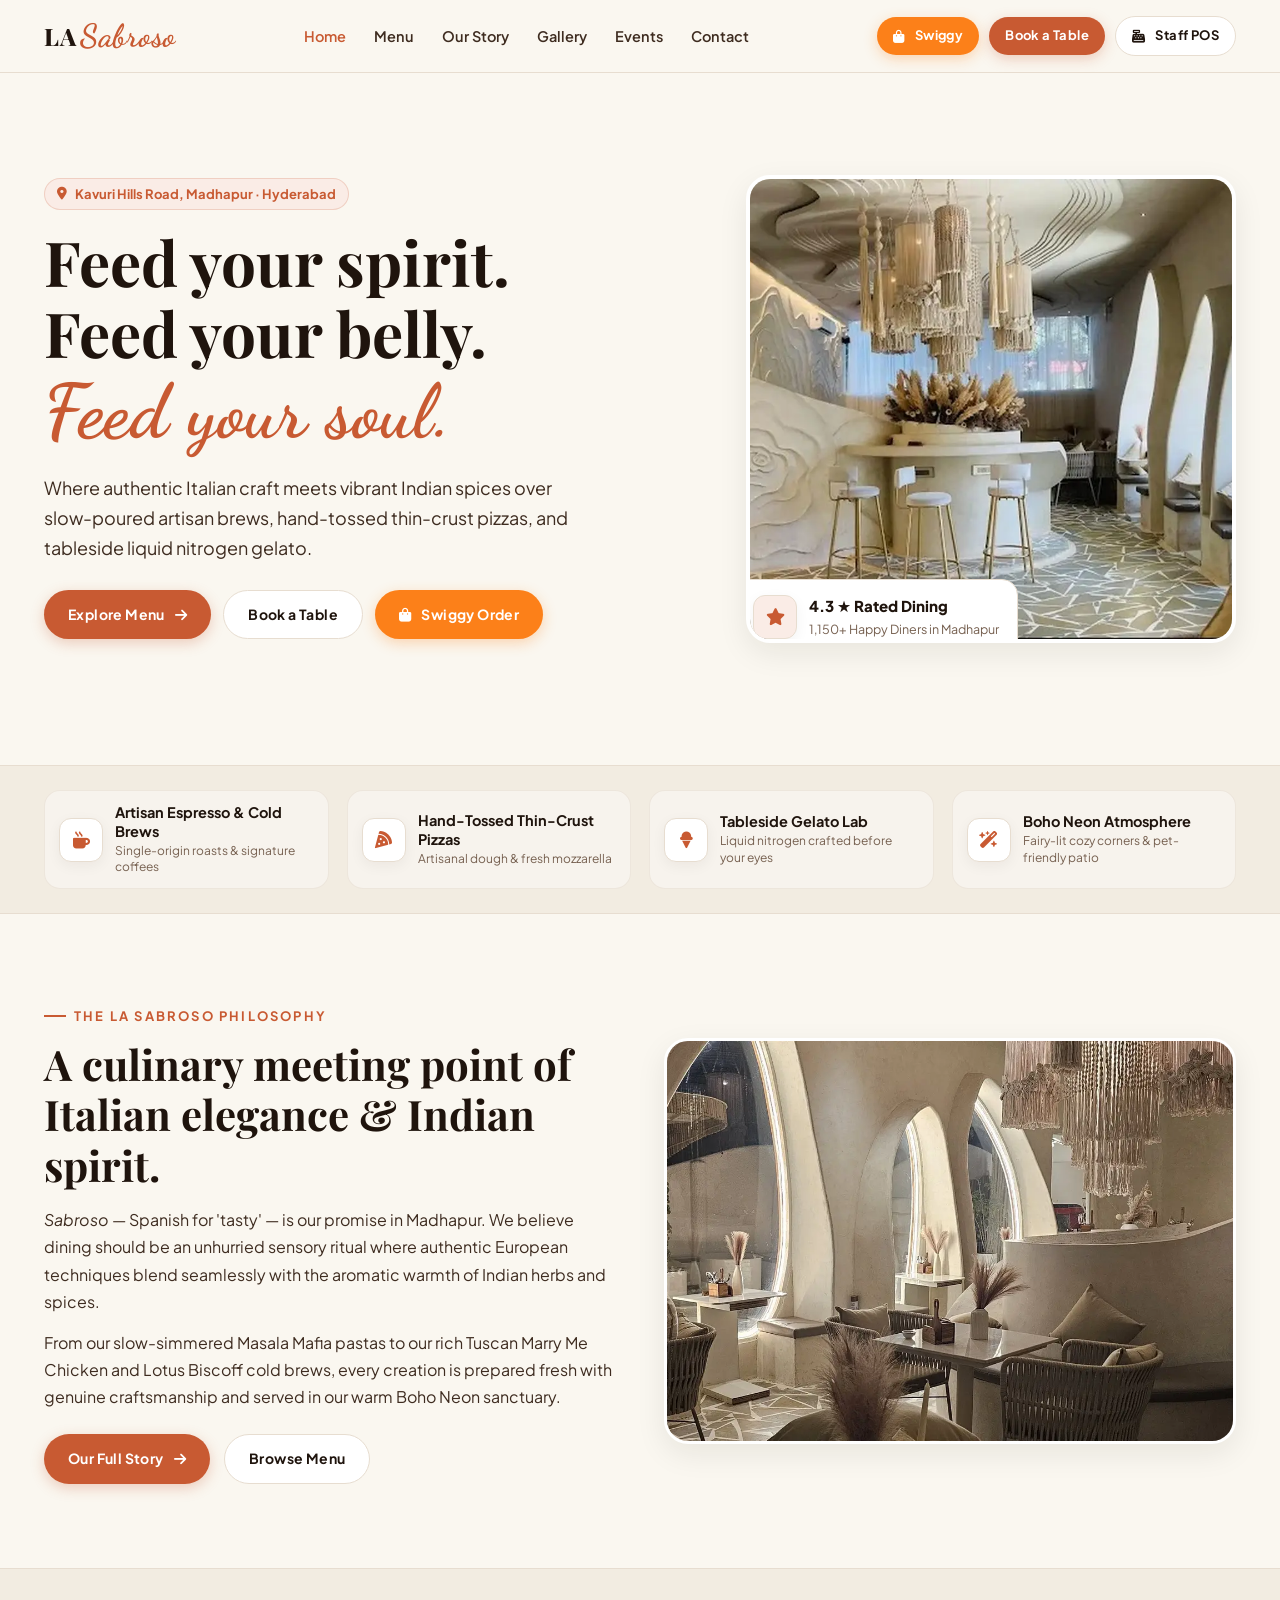
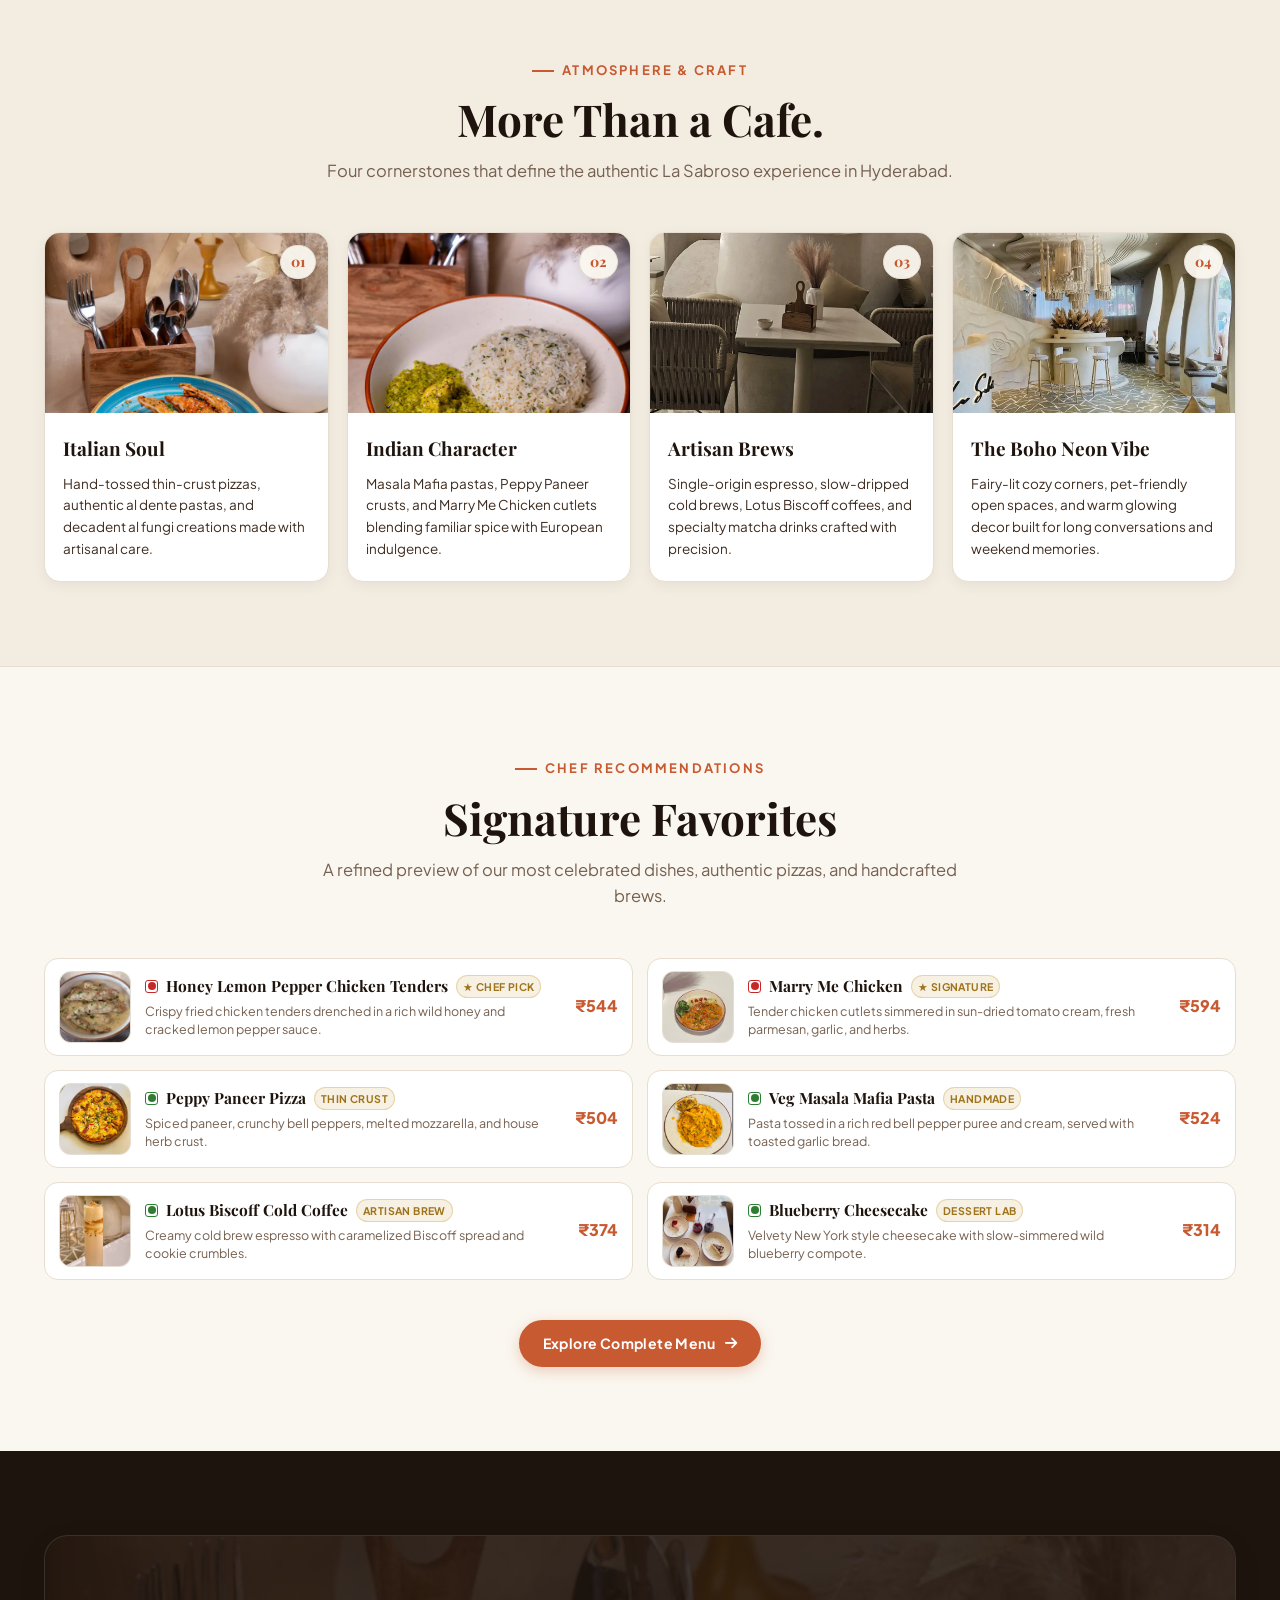
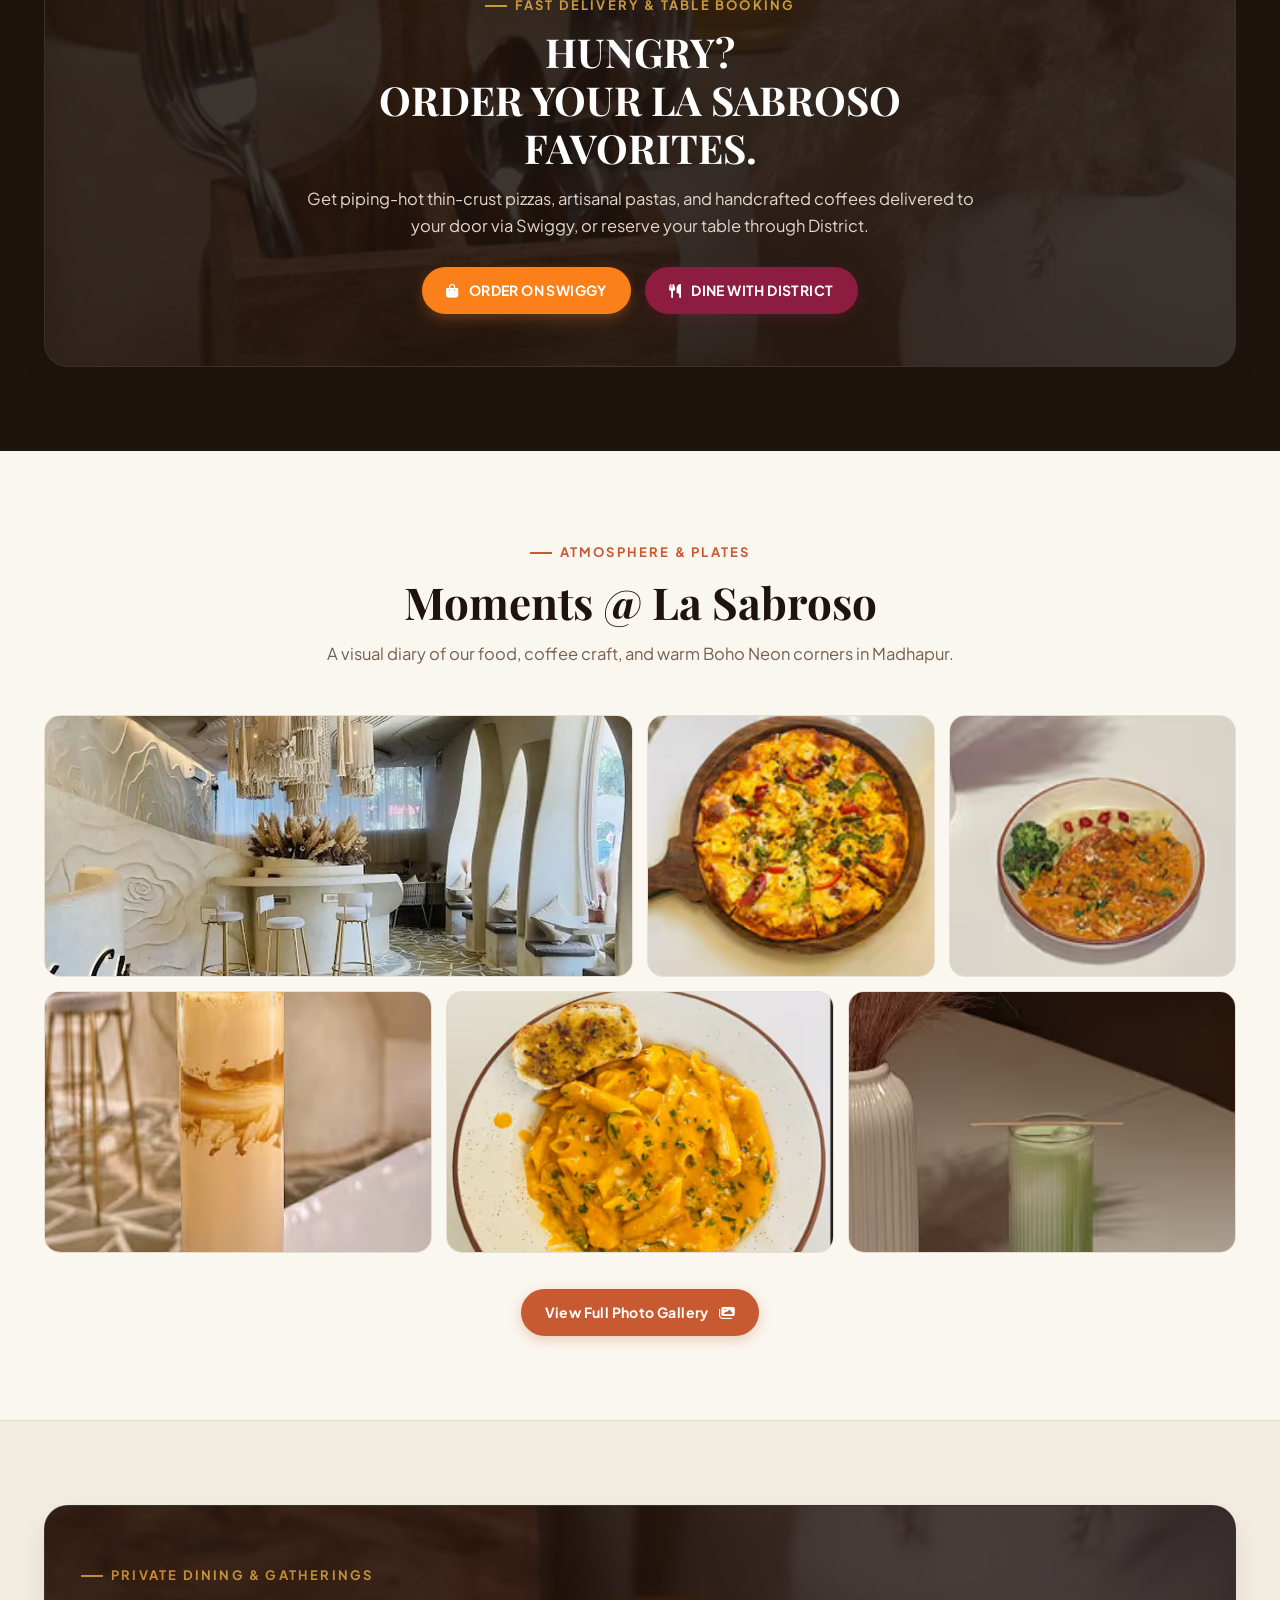
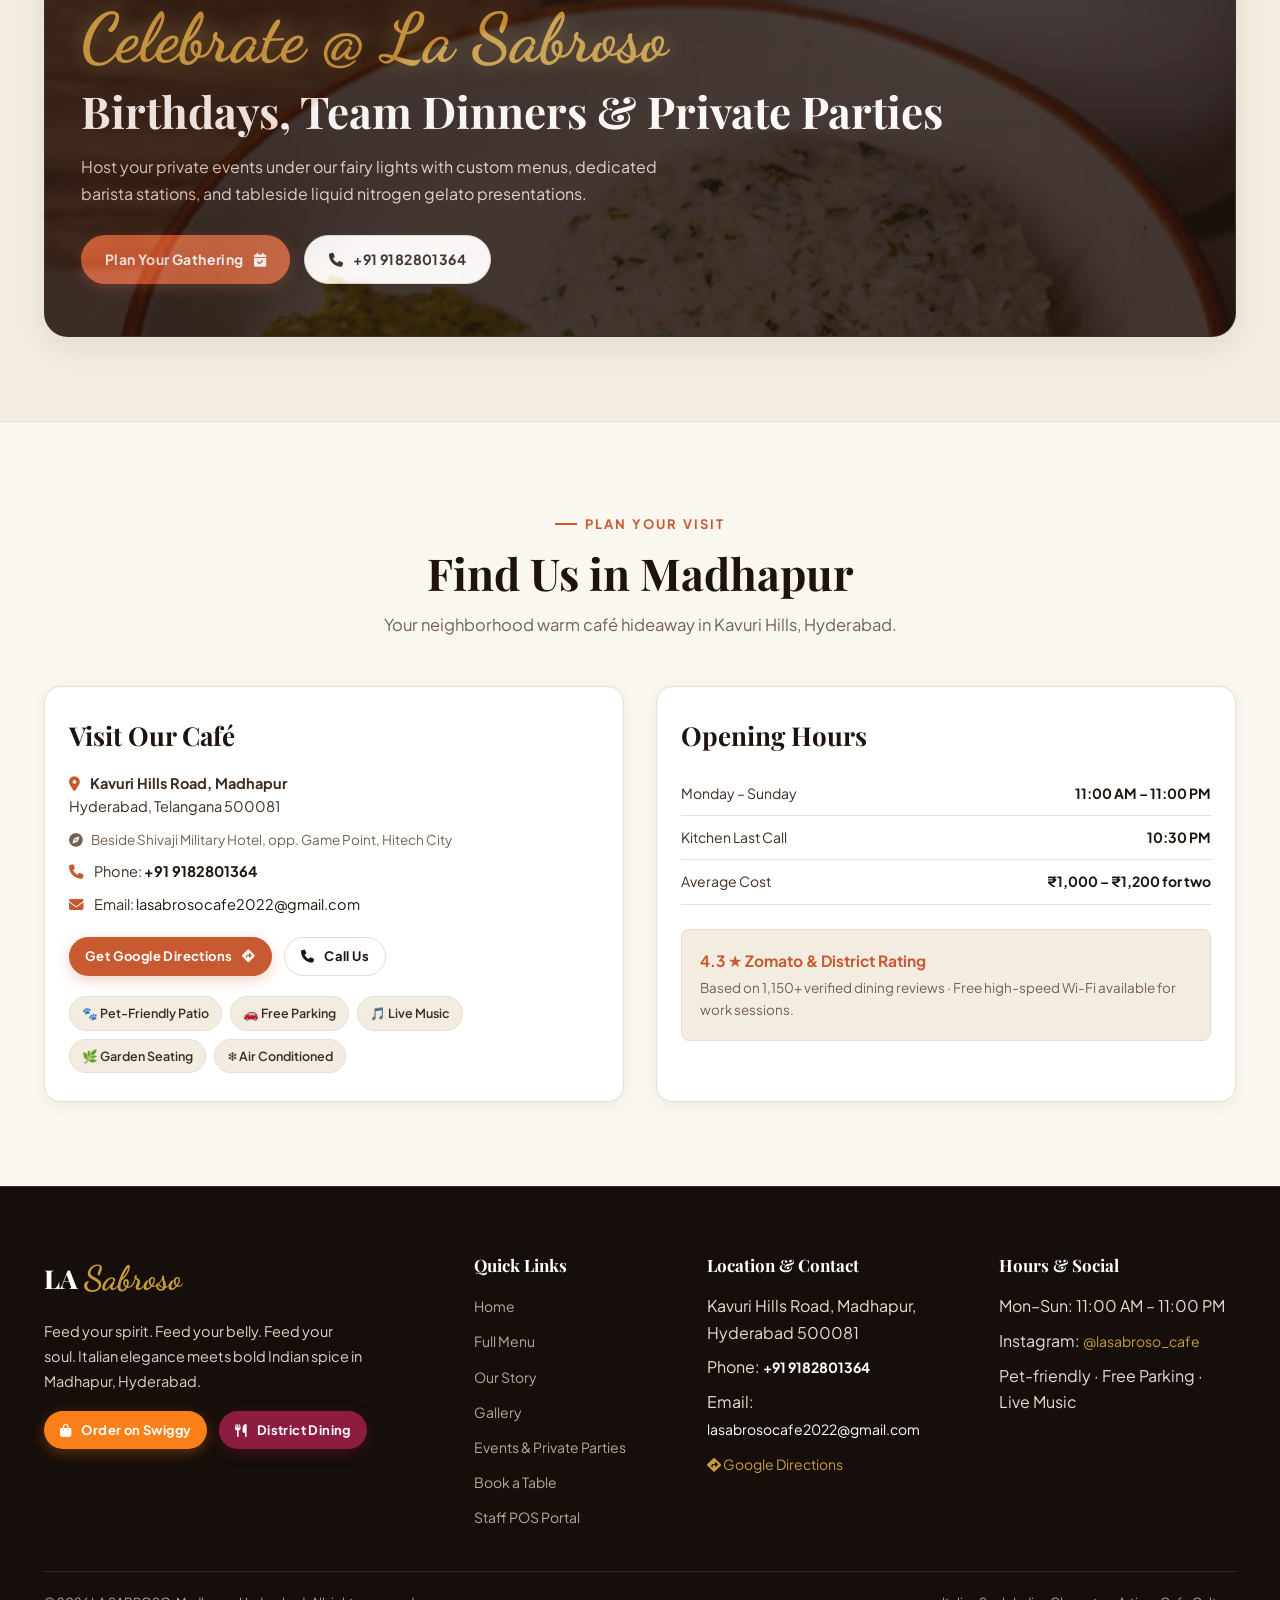
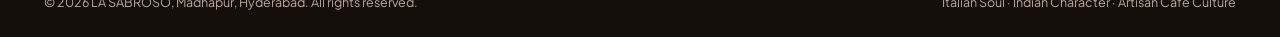
==== commit a42b0643: "feat: add restaurant assets, menu images, and cafe documentation files" ====
--- a/index.html
+++ b/index.html
@@ -4,13 +4,12 @@
   <meta charset="UTF-8">
   <meta name="viewport" content="width=device-width, initial-scale=1">
   <title>La Sabroso — Italian-Indian Fusion Cafe | Madhapur, Hyderabad</title>
-  <meta name="description" content="Experience La Sabroso in Madhapur, Hyderabad — Italian elegance meets Indian spice over artisan coffee, liquid-nitrogen gelato, and a Boho Neon ambience. Open daily 11 AM – 11 PM.">
+  <meta name="description" content="Experience La Sabroso in Madhapur, Hyderabad — Italian soul meets Indian spice over artisan coffee, tableside gelato, thin-crust pizzas, and a warm Boho Neon ambience.">
   <link rel="preconnect" href="https://fonts.googleapis.com">
   <link rel="preconnect" href="https://fonts.gstatic.com" crossorigin>
-  <link href="https://fonts.googleapis.com/css2?family=Dancing+Script:wght@600;700&family=Plus+Jakarta+Sans:wght@300;400;500;600;700;800&family=Playfair+Display:ital,wght@0,400;0,600;0,700;0,900;1,400;1,600&display=swap" rel="stylesheet">
+  <link href="https://fonts.googleapis.com/css2?family=Dancing+Script:wght@600;700&family=Plus+Jakarta+Sans:wght@300;400;500;600;700;800&family=Playfair+Display:ital,wght@0,400;0,600;0,700;0,800;0,900;1,400;1,600&display=swap" rel="stylesheet">
   <link rel="stylesheet" href="https://cdnjs.cloudflare.com/ajax/libs/font-awesome/6.4.0/css/all.min.css" integrity="sha512-iecdLmaskl7CVkqkXNQ/ZH/XLlvWZOJyj7Yy7tcenmpD1ypASozpmT/E0iPtmFIB46ZmdtAc9eNBvH0H/ZpiBw==" crossorigin="anonymous" referrerpolicy="no-referrer">
   <link rel="stylesheet" href="assets/css/style.css">
-  <style>.hero__bg{--hero-img:url('https://images.unsplash.com/photo-1517248135467-4c7edcad34c4?q=80&w=1200&auto=format&fit=crop')}</style>
 </head>
 <body>
 
@@ -24,342 +23,426 @@
         <li><a href="menu.html">Menu</a></li>
         <li><a href="about.html">Our Story</a></li>
         <li><a href="gallery.html">Gallery</a></li>
-        <li><a href="contact.html">Events</a></li>
+        <li><a href="#events">Events</a></li>
         <li><a href="contact.html">Contact</a></li>
       </ul>
 
       <div class="nav__actions">
-        <a class="btn btn--filled nav__cta" href="contact.html">Book a Table</a>
-        <a class="btn btn--outline" href="pos.html" style="padding: 10px 18px; font-size: 12px;"><i class="fa-solid fa-cash-register"></i> Staff POS</a>
+        <a class="btn btn--swiggy btn-sm" href="https://www.swiggy.com/city/hyderabad/la-sabroso-jubilee-hills-rest1230049" target="_blank" rel="noopener noreferrer"><i class="fa-solid fa-bag-shopping"></i> Swiggy</a>
+        <a class="btn btn--filled btn-sm" href="contact.html#book">Book a Table</a>
+        <a class="btn btn--outline btn-sm" href="pos.html"><i class="fa-solid fa-cash-register"></i> Staff POS</a>
       </div>
 
       <button class="nav__toggle" aria-label="Open Navigation Menu">
-        <i class="fa-solid fa-bars"></i>
+        <span class="hamburger-bar"></span>
+        <span class="hamburger-bar"></span>
+        <span class="hamburger-bar"></span>
       </button>
     </div>
   </nav>
 
   <!-- Mobile Overlay Menu -->
   <div class="mobile-overlay" aria-label="Mobile Navigation Menu">
-    <button class="mobile-overlay__close" style="position: absolute; top: 30px; right: 30px; background: none; border: none; color: #fff; font-size: 32px; cursor: pointer;">&times;</button>
+    <button class="mobile-overlay__close" aria-label="Close Navigation Menu">&times;</button>
     <ul class="mobile-overlay__links">
       <li><a href="index.html">Home</a></li>
       <li><a href="menu.html">Menu</a></li>
       <li><a href="about.html">Our Story</a></li>
       <li><a href="gallery.html">Gallery</a></li>
-      <li><a href="contact.html">Events &amp; Contact</a></li>
-      <li><a href="pos.html">Staff POS Portal</a></li>
+      <li><a href="#events">Events</a></li>
+      <li><a href="contact.html">Contact</a></li>
+      <li><a href="pos.html">Staff POS</a></li>
     </ul>
-    <a class="btn btn--filled" href="contact.html">Book a Table</a>
+    <div class="mobile-overlay__ctas">
+      <a class="btn btn--filled" href="contact.html#book">Book a Table</a>
+      <a class="btn btn--swiggy" href="https://www.swiggy.com/city/hyderabad/la-sabroso-jubilee-hills-rest1230049" target="_blank" rel="noopener noreferrer">Order on Swiggy</a>
+      <a class="btn btn--district" href="https://www.district.in/dining/hyderabad/la-sabroso-madhapur" target="_blank" rel="noopener noreferrer">Dine with District</a>
+    </div>
   </div>
 
-  <!-- ===== 2. HERO SECTION ===== -->
+  <!-- ===== 2. HERO SECTION (Warm Luxury Café Presence) ===== -->
   <header class="hero">
-    <div class="hero__bg"></div>
-    <div class="container hero__container reveal">
-      <span class="hero__eyebrow"><i class="fa-solid fa-location-dot" style="color: var(--c-terracotta);"></i> Madhapur · Hyderabad</span>
-      <h1 class="hero__title">LA <span>Sabroso</span></h1>
-      <p class="hero__statement">Italian soul. Indian spice. One unforgettable experience.</p>
-      <div class="hero__actions">
-        <a class="btn btn--filled" href="menu.html">Explore Menu <i class="fa-solid fa-arrow-right"></i></a>
-        <a class="btn btn--outline" href="contact.html">Book a Table</a>
-      </div>
-    </div>
-    <div class="hero__scroll">
-      <span>Scroll</span>
-      <div class="hero__scroll-line"></div>
+    <div class="container">
+      <div class="hero__grid">
+        <div class="hero__content reveal">
+          <div class="hero__badge-tag">
+            <i class="fa-solid fa-location-dot"></i> Kavuri Hills Road, Madhapur · Hyderabad
+          </div>
+          <h1>
+            Feed your spirit.<br>
+            Feed your belly.<br>
+            <span class="script-word">Feed your soul.</span>
+          </h1>
+          <p class="hero-lead">
+            Where authentic Italian craft meets vibrant Indian spices over slow-poured artisan brews, hand-tossed thin-crust pizzas, and tableside liquid nitrogen gelato.
+          </p>
+          <div class="hero__ctas">
+            <a class="btn btn--filled" href="menu.html">Explore Menu <i class="fa-solid fa-arrow-right"></i></a>
+            <a class="btn btn--outline" href="contact.html#book">Book a Table</a>
+            <a class="btn btn--swiggy" href="https://www.swiggy.com/city/hyderabad/la-sabroso-jubilee-hills-rest1230049" target="_blank" rel="noopener noreferrer"><i class="fa-solid fa-bag-shopping"></i> Swiggy Order</a>
+          </div>
+        </div>
+
+        <div class="hero__media reveal">
+          <div class="hero__image-card">
+            <img src="cafe/cafe.webp" alt="La Sabroso Cafe Madhapur warm glowing interior dining room">
+            <div class="hero__floating-card">
+              <div class="highlight-icon" style="background: var(--c-terracotta-light); color: var(--c-terracotta);">
+                <i class="fa-solid fa-star"></i>
+              </div>
+              <div>
+                <h4 style="font-size: 15px; font-weight: 800; color: var(--text-dark-primary);">4.3 ★ Rated Dining</h4>
+                <p style="font-size: 12.5px; color: var(--text-dark-muted);">1,150+ Happy Diners in Madhapur</p>
+              </div>
+            </div>
+          </div>
+        </div>
+      </div>
     </div>
   </header>
 
-  <!-- ===== 3. OFFERS BANNER ===== -->
-  <section class="offers-bar">
-    <div class="container">
-      <div class="offers-bar__inner">
-        <div class="offer-chip"><span class="badge">DEAL</span> Zomato District · <strong>35% OFF</strong> pre-book</div>
-        <div class="offer-chip"><span class="badge">OFFER</span> Swiggy Dineout · <strong>20% OFF</strong> pre-book</div>
-        <div class="offer-chip"><span class="badge">INSTANT</span> Bill Pay · <strong>10% OFF</strong> instant savings</div>
-        <div class="offer-chip"><strong>₹250 OFF</strong> on your next dining experience</div>
-      </div>
-    </div>
-  </section>
-
-  <!-- ===== 4. INTRO / BRAND STORY ===== -->
-  <section class="section section--alt">
+  <!-- ===== 3. HIGHLIGHTS STRIP (Soft Latte Beige) ===== -->
+  <section class="highlights-strip">
+    <div class="container">
+      <div class="highlights-grid reveal">
+        <div class="highlight-item">
+          <div class="highlight-icon"><i class="fa-solid fa-mug-hot"></i></div>
+          <div>
+            <h4>Artisan Espresso &amp; Cold Brews</h4>
+            <p>Single-origin roasts &amp; signature coffees</p>
+          </div>
+        </div>
+
+        <div class="highlight-item">
+          <div class="highlight-icon"><i class="fa-solid fa-pizza-slice"></i></div>
+          <div>
+            <h4>Hand-Tossed Thin-Crust Pizzas</h4>
+            <p>Artisanal dough &amp; fresh mozzarella</p>
+          </div>
+        </div>
+
+        <div class="highlight-item">
+          <div class="highlight-icon"><i class="fa-solid fa-ice-cream"></i></div>
+          <div>
+            <h4>Tableside Gelato Lab</h4>
+            <p>Liquid nitrogen crafted before your eyes</p>
+          </div>
+        </div>
+
+        <div class="highlight-item">
+          <div class="highlight-icon"><i class="fa-solid fa-wand-magic-sparkles"></i></div>
+          <div>
+            <h4>Boho Neon Atmosphere</h4>
+            <p>Fairy-lit cozy corners &amp; pet-friendly patio</p>
+          </div>
+        </div>
+      </div>
+    </div>
+  </section>
+
+  <!-- ===== 4. INTRO / BRAND STORY (Warm Ivory Light Section) ===== -->
+  <section class="section section--ivory">
     <div class="container">
       <div class="story-split reveal">
         <div class="story-content">
-          <span class="eyebrow">The La Sabroso Experience</span>
-          <h2>Feed your spirit.<br>Feed your belly.<br>Feed your soul.</h2>
-          <div class="story-quote">"A space where fairy lights meet marble tables, macrame hangs beside vintage mirrors, and every meal turns into a story."</div>
-          <p class="story-text">A sophisticated blend of Italian elegance and Indian spice, where every brew and bite creates a space for flowing ideas, unhurried conversations, and lasting memories in the heart of Kavuri Hills, Madhapur.</p>
-          <a class="btn btn--outline" href="about.html">Read Our Full Story <i class="fa-solid fa-arrow-right"></i></a>
+          <span class="eyebrow eyebrow--terracotta">The La Sabroso Philosophy</span>
+          <h2>A culinary meeting point of Italian elegance &amp; Indian spirit.</h2>
+          <p class="story-text"><em>Sabroso</em> — Spanish for 'tasty' — is our promise in Madhapur. We believe dining should be an unhurried sensory ritual where authentic European techniques blend seamlessly with the aromatic warmth of Indian herbs and spices.</p>
+          <p class="story-text">From our slow-simmered Masala Mafia pastas to our rich Tuscan Marry Me Chicken and Lotus Biscoff cold brews, every creation is prepared fresh with genuine craftsmanship and served in our warm Boho Neon sanctuary.</p>
+          <div style="display: flex; gap: 14px; flex-wrap: wrap; margin-top: 24px;">
+            <a class="btn btn--filled" href="about.html">Our Full Story <i class="fa-solid fa-arrow-right"></i></a>
+            <a class="btn btn--outline" href="menu.html">Browse Menu</a>
+          </div>
         </div>
         <div class="story-media">
           <div class="story-media__frame">
-            <img src="https://b.zmtcdn.com/data/pictures/3/20556793/4f24e1186e08dcef0aa922afe2bf5926.jpg" alt="Warm interior dining space of La Sabroso Cafe Madhapur" loading="lazy" style="object-fit: cover; object-position: center;">
-          </div>
-          <div class="story-badge">
-            <span>Boho Neon</span>
-            <p>Signature Cafe Vibe</p>
-          </div>
-        </div>
-      </div>
-    </div>
-  </section>
-
-  <!-- ===== 5. EXPERIENCE CARDS ===== -->
-  <section class="section">
+            <img src="cafe/58303211-1cdb-411e-b353-e416e164bdd1_image6e1ae336057b44952b40b95c1139b7568.webp" alt="Warm ambient interior dining space of La Sabroso Cafe Madhapur" loading="lazy">
+          </div>
+        </div>
+      </div>
+    </div>
+  </section>
+
+  <!-- ===== 5. CAFE EXPERIENCE SECTION (MORE THAN A CAFE - Soft Latte Beige) ===== -->
+  <section class="section section--latte">
     <div class="container">
       <div class="section-header reveal">
-        <span class="eyebrow">Craft &amp; Atmosphere</span>
-        <h2>What Makes Us Different</h2>
-        <p>Four cornerstones that define every visit to La Sabroso.</p>
+        <span class="eyebrow">Atmosphere &amp; Craft</span>
+        <h2>More Than a Cafe.</h2>
+        <p>Four cornerstones that define the authentic La Sabroso experience in Hyderabad.</p>
       </div>
 
       <div class="grid-cards reveal">
         <div class="exp-card">
-          <div class="exp-card__bg" style="background-image: url('https://dt4l9bx31tioh.cloudfront.net/eazymedia/restaurant/687635/restaurant220230318114912.jpg?width=818&amp;height=450&amp;mode=crop'); background-position: center; background-size: cover;"></div>
-          <div class="exp-card__num">01</div>
+          <div class="exp-card__media">
+            <img src="cafe/cafe_dining_1.jpg" alt="Italian Soul hand-tossed pizzas and artisan pastas at La Sabroso" loading="lazy">
+            <span class="exp-card__num">01</span>
+          </div>
           <div class="exp-card__content">
-            <h3>Italian Classics</h3>
-            <p>Authentic pastas and hand-tossed pizzas prepared with artisanal flour, rich parmesan, and a modern La Sabroso twist.</p>
+            <h3>Italian Soul</h3>
+            <p>Hand-tossed thin-crust pizzas, authentic al dente pastas, and decadent al fungi creations made with artisanal care.</p>
           </div>
         </div>
 
         <div class="exp-card">
-          <div class="exp-card__bg" style="background-image: url('https://images.unsplash.com/photo-1559339352-11d035aa65de?q=80&w=1000&auto=format&fit=crop');"></div>
-          <div class="exp-card__num">02</div>
+          <div class="exp-card__media">
+            <img src="cafe/cafe_dining_2.jpg" alt="Indian Character fusion specialties at La Sabroso Madhapur" loading="lazy">
+            <span class="exp-card__num">02</span>
+          </div>
           <div class="exp-card__content">
-            <h3>Indian Fusion</h3>
-            <p>Bold Indian spices fused with contemporary continental textures — familiar comfort with an adventurous culinary kick.</p>
+            <h3>Indian Character</h3>
+            <p>Masala Mafia pastas, Peppy Paneer crusts, and Marry Me Chicken cutlets blending familiar spice with European indulgence.</p>
           </div>
         </div>
 
         <div class="exp-card">
-          <div class="exp-card__bg" style="background-image: url('https://images.unsplash.com/photo-1509042239860-f550ce710b93?q=80&w=1000&auto=format&fit=crop');"></div>
-          <div class="exp-card__num">03</div>
+          <div class="exp-card__media">
+            <img src="cafe/1.webp" alt="Artisan Brews espresso and slow cold brews at La Sabroso" loading="lazy">
+            <span class="exp-card__num">03</span>
+          </div>
           <div class="exp-card__content">
-            <h3>Artisan Coffee</h3>
-            <p>Carefully sourced single-origin roasts, slow pour-overs, and signature cold brews crafted for lingering moments.</p>
+            <h3>Artisan Brews</h3>
+            <p>Single-origin espresso, slow-dripped cold brews, Lotus Biscoff coffees, and specialty matcha drinks crafted with precision.</p>
           </div>
         </div>
 
         <div class="exp-card">
-          <div class="exp-card__bg" style="background-image: url('https://images.unsplash.com/photo-1554118811-1e0d58224f24?q=80&w=1000&auto=format&fit=crop');"></div>
-          <div class="exp-card__num">04</div>
+          <div class="exp-card__media">
+            <img src="cafe/cafe.webp" alt="The Boho Neon Vibe ambient dining at La Sabroso Madhapur" loading="lazy">
+            <span class="exp-card__num">04</span>
+          </div>
           <div class="exp-card__content">
-            <h3>The La Sabroso Vibe</h3>
-            <p>A warm Boho Neon atmosphere designed for slow coffee mornings, romantic dinners, and weekend celebrations.</p>
-          </div>
-        </div>
-      </div>
-    </div>
-  </section>
-
-  <!-- ===== 6. SIGNATURE MENU PREVIEW ===== -->
-  <section class="section section--alt">
+            <h3>The Boho Neon Vibe</h3>
+            <p>Fairy-lit cozy corners, pet-friendly open spaces, and warm glowing decor built for long conversations and weekend memories.</p>
+          </div>
+        </div>
+      </div>
+    </div>
+  </section>
+
+  <!-- ===== 6. SIGNATURE TASTINGS (Refined Restaurant Menu Rows) ===== -->
+  <section class="section section--ivory">
     <div class="container">
       <div class="section-header reveal">
-        <span class="eyebrow">Signature Tastings</span>
-        <h2>A Table Full of Stories</h2>
-        <p>Hover over any dish to preview its culinary presentation.</p>
-      </div>
-
-      <div class="menu-preview-layout reveal">
-        <div class="menu-list">
-          <div class="menu-item-row active" data-img="https://images.unsplash.com/photo-1555507036-ab1f4038808a?q=80&w=1000&auto=format&fit=crop" data-title="Liquid Nitrogen Ice Cream" data-desc="Frozen in a rolling cloud of nitrogen right at your table — silky, theatrical, and completely unforgettable.">
-            <div class="menu-item-row__info">
-              <h4>Liquid Nitrogen Ice Cream <span class="badge-chef">Ice Cream Lab</span></h4>
-              <p>Tableside ice cream theater made fresh to order</p>
-            </div>
-            <span class="menu-item-row__price">From Lab</span>
-          </div>
-
-          <div class="menu-item-row" data-img="https://images.unsplash.com/photo-1595981267035-7b04ca84a82d?q=80&w=1000&auto=format&fit=crop" data-title="French Hot Chocolate" data-desc="Thick, dark, velvety Parisian-style cocoa served hot — decadent comfort in a cup.">
-            <div class="menu-item-row__info">
-              <h4>French Hot Chocolate <span class="badge-chef">Hot Beverage</span></h4>
-              <p>Rich, velvety Parisian indulgence</p>
-            </div>
-            <span class="menu-item-row__price">₹324</span>
-          </div>
-
-          <div class="menu-item-row" data-img="https://images.unsplash.com/photo-1509042239860-f550ce710b93?q=80&w=1000&auto=format&fit=crop" data-title="Lotus Biscoff Cold Coffee" data-desc="Creamy espresso cold brew crowned with caramelized Biscoff crumbles and golden caramel sauce.">
-            <div class="menu-item-row__info">
-              <h4>Lotus Biscoff Cold Coffee <span class="badge-chef">Cold Brew</span></h4>
-              <p>Creamy cold coffee with crushed Biscoff</p>
-            </div>
-            <span class="menu-item-row__price">₹374</span>
-          </div>
-
-          <div class="menu-item-row" data-img="https://images.unsplash.com/photo-1555507036-ab1f4038808a?q=80&w=1000&auto=format&fit=crop" data-title="Lava Mud Cheese Cake" data-desc="Warm molten chocolate lava meets velvety cheesecake in a decadent dual-layer dessert.">
-            <div class="menu-item-row__info">
-              <h4>Lava Mud Cheese Cake <span class="badge-chef">Dessert</span></h4>
-              <p>Molten chocolate lava meets creamy cheesecake</p>
-            </div>
-            <span class="menu-item-row__price">₹324</span>
-          </div>
-
-          <div class="menu-item-row" data-img="https://images.unsplash.com/photo-1559339352-11d035aa65de?q=80&w=1000&auto=format&fit=crop" data-title="Marry Me Chicken" data-desc="Tender chicken cutlets simmered in sun-dried tomato cream, parmesan, and fresh herbs.">
-            <div class="menu-item-row__info">
-              <h4>Marry Me Chicken <span class="badge-chef">Main Course</span></h4>
-              <p>Sun-dried tomato cream &amp; parmesan chicken</p>
-            </div>
-            <span class="menu-item-row__price">₹594</span>
-          </div>
-
-          <div class="menu-item-row" data-img="https://images.unsplash.com/photo-1559339352-11d035aa65de?q=80&w=1000&auto=format&fit=crop" data-title="Honey Lemon Pepper Chicken Tenders" data-desc="Crispy golden tender strips tossed in wild honey, zesty lemon, and freshly cracked black pepper.">
-            <div class="menu-item-row__info">
-              <h4>Honey Lemon Pepper Tenders <span class="badge-chef">Appetizer</span></h4>
-              <p>Crispy tenders glazed in honey &amp; lemon pepper</p>
-            </div>
-            <span class="menu-item-row__price">₹544</span>
-          </div>
-        </div>
-
-        <div class="menu-preview-display">
-          <img class="menu-preview-display__img" src="https://images.unsplash.com/photo-1555507036-ab1f4038808a?q=80&w=1000&auto=format&fit=crop" alt="Liquid Nitrogen Ice Cream">
-          <div class="menu-preview-display__caption">
-            <h3 class="menu-preview-display__title">Liquid Nitrogen Ice Cream</h3>
-            <p class="menu-preview-display__desc">Frozen in a rolling cloud of nitrogen right at your table — silky, theatrical, and completely unforgettable.</p>
-          </div>
-        </div>
-      </div>
-
-      <div style="text-align: center; margin-top: 48px;">
-        <a class="btn btn--filled" href="menu.html">Explore Full 121-Dish Menu <i class="fa-solid fa-arrow-right"></i></a>
-      </div>
-    </div>
-  </section>
-
-  <!-- ===== 7. FEATURED FOOD STORY ===== -->
-  <section class="section">
-    <div class="container">
-      <div class="featured-story reveal">
-        <div class="featured-story__bg"></div>
-        <div class="featured-story__content">
-          <span class="eyebrow">Culinary Philosophy</span>
-          <h2>Made To Be Remembered.</h2>
-          <p>We believe every plate leaving our pass should provoke joy. From hand-tossed artisan pizzas to tableside liquid-nitrogen gelato and slow-steeped cranberry cold brews, our kitchen marries Italian technique with Indian warmth.</p>
-          <a class="btn btn--gold" href="menu.html">Browse Specials <i class="fa-solid fa-utensils"></i></a>
-        </div>
-      </div>
-    </div>
-  </section>
-
-  <!-- ===== 8. ASYMMETRIC GALLERY ===== -->
-  <section class="section section--alt">
+        <span class="eyebrow eyebrow--terracotta">Chef Recommendations</span>
+        <h2>Signature Favorites</h2>
+        <p>A refined preview of our most celebrated dishes, authentic pizzas, and handcrafted brews.</p>
+      </div>
+
+      <div class="menu-restaurant-grid reveal">
+        <article class="menu-item-row-card">
+          <img class="menu-item-row-card__thumb" src="Food/Honey Lemon Pepper Tenders.avif" alt="Honey Lemon Pepper Chicken Tenders" loading="lazy">
+          <div class="menu-item-row-card__details">
+            <div class="menu-item-row-card__title-row">
+              <span class="tag-nonveg-dot" title="Non-Vegetarian"></span>
+              <h3 class="menu-item-row-card__title">Honey Lemon Pepper Chicken Tenders</h3>
+              <span class="badge-chef">★ Chef Pick</span>
+            </div>
+            <p class="menu-item-row-card__desc">Crispy fried chicken tenders drenched in a rich wild honey and cracked lemon pepper sauce.</p>
+          </div>
+          <div class="menu-item-row-card__price">₹544</div>
+        </article>
+
+        <article class="menu-item-row-card">
+          <img class="menu-item-row-card__thumb" src="Food/Marry me chicken.avif" alt="Marry Me Chicken" loading="lazy">
+          <div class="menu-item-row-card__details">
+            <div class="menu-item-row-card__title-row">
+              <span class="tag-nonveg-dot" title="Non-Vegetarian"></span>
+              <h3 class="menu-item-row-card__title">Marry Me Chicken</h3>
+              <span class="badge-chef">★ Signature</span>
+            </div>
+            <p class="menu-item-row-card__desc">Tender chicken cutlets simmered in sun-dried tomato cream, fresh parmesan, garlic, and herbs.</p>
+          </div>
+          <div class="menu-item-row-card__price">₹594</div>
+        </article>
+
+        <article class="menu-item-row-card">
+          <img class="menu-item-row-card__thumb" src="Food/Peppy Paneer Pizza.avif" alt="Peppy Paneer Pizza" loading="lazy">
+          <div class="menu-item-row-card__details">
+            <div class="menu-item-row-card__title-row">
+              <span class="tag-veg-dot" title="Vegetarian"></span>
+              <h3 class="menu-item-row-card__title">Peppy Paneer Pizza</h3>
+              <span class="badge-chef">Thin Crust</span>
+            </div>
+            <p class="menu-item-row-card__desc">Spiced paneer, crunchy bell peppers, melted mozzarella, and house herb crust.</p>
+          </div>
+          <div class="menu-item-row-card__price">₹504</div>
+        </article>
+
+        <article class="menu-item-row-card">
+          <img class="menu-item-row-card__thumb" src="Food/Veg Masala Mafia Pasta.avif" alt="Veg Masala Mafia Pasta" loading="lazy">
+          <div class="menu-item-row-card__details">
+            <div class="menu-item-row-card__title-row">
+              <span class="tag-veg-dot" title="Vegetarian"></span>
+              <h3 class="menu-item-row-card__title">Veg Masala Mafia Pasta</h3>
+              <span class="badge-chef">Handmade</span>
+            </div>
+            <p class="menu-item-row-card__desc">Pasta tossed in a rich red bell pepper puree and cream, served with toasted garlic bread.</p>
+          </div>
+          <div class="menu-item-row-card__price">₹524</div>
+        </article>
+
+        <article class="menu-item-row-card">
+          <img class="menu-item-row-card__thumb" src="Food/Lotus Biscoff Cold Coffee.avif" alt="Lotus Biscoff Cold Coffee" loading="lazy">
+          <div class="menu-item-row-card__details">
+            <div class="menu-item-row-card__title-row">
+              <span class="tag-veg-dot" title="Vegetarian"></span>
+              <h3 class="menu-item-row-card__title">Lotus Biscoff Cold Coffee</h3>
+              <span class="badge-chef">Artisan Brew</span>
+            </div>
+            <p class="menu-item-row-card__desc">Creamy cold brew espresso with caramelized Biscoff spread and cookie crumbles.</p>
+          </div>
+          <div class="menu-item-row-card__price">₹374</div>
+        </article>
+
+        <article class="menu-item-row-card">
+          <img class="menu-item-row-card__thumb" src="Food/Blue Berry Cheese Cake.avif" alt="Blueberry Cheesecake" loading="lazy">
+          <div class="menu-item-row-card__details">
+            <div class="menu-item-row-card__title-row">
+              <span class="tag-veg-dot" title="Vegetarian"></span>
+              <h3 class="menu-item-row-card__title">Blueberry Cheesecake</h3>
+              <span class="badge-chef">Dessert Lab</span>
+            </div>
+            <p class="menu-item-row-card__desc">Velvety New York style cheesecake with slow-simmered wild blueberry compote.</p>
+          </div>
+          <div class="menu-item-row-card__price">₹314</div>
+        </article>
+      </div>
+
+      <div style="text-align: center; margin-top: 40px;">
+        <a class="btn btn--filled" href="menu.html">Explore Complete Menu <i class="fa-solid fa-arrow-right"></i></a>
+      </div>
+    </div>
+  </section>
+
+  <!-- ===== 7. ORDER ONLINE BANNER (SWIGGY + DISTRICT INTEGRATION) ===== -->
+  <section class="section section--espresso">
+    <div class="container">
+      <div class="order-online-box reveal">
+        <div class="order-online-box__content">
+          <span class="eyebrow eyebrow--gold">Fast Delivery &amp; Table Booking</span>
+          <h2>HUNGRY?<br>ORDER YOUR LA SABROSO FAVORITES.</h2>
+          <p>Get piping-hot thin-crust pizzas, artisanal pastas, and handcrafted coffees delivered to your door via Swiggy, or reserve your table through District.</p>
+          <div class="order-online-actions">
+            <a class="btn btn--swiggy" href="https://www.swiggy.com/city/hyderabad/la-sabroso-jubilee-hills-rest1230049" target="_blank" rel="noopener noreferrer">
+              <i class="fa-solid fa-bag-shopping"></i> ORDER ON SWIGGY
+            </a>
+            <a class="btn btn--district" href="https://www.district.in/dining/hyderabad/la-sabroso-madhapur" target="_blank" rel="noopener noreferrer">
+              <i class="fa-solid fa-utensils"></i> DINE WITH DISTRICT
+            </a>
+          </div>
+        </div>
+      </div>
+    </div>
+  </section>
+
+  <!-- ===== 8. MOMENTS & GALLERY (Warm Ivory Light Section) ===== -->
+  <section class="section section--ivory">
     <div class="container">
       <div class="section-header reveal">
-        <span class="eyebrow">Visual Diary</span>
+        <span class="eyebrow eyebrow--terracotta">Atmosphere &amp; Plates</span>
         <h2>Moments @ La Sabroso</h2>
-        <p>A glimpse inside our Boho Neon corner in Madhapur.</p>
+        <p>A visual diary of our food, coffee craft, and warm Boho Neon corners in Madhapur.</p>
       </div>
 
       <div class="gallery-editorial reveal">
-        <div class="gallery-item g-col-6" data-lightbox data-caption="Chandelier glow and main dining room ambiance">
-          <img src="https://images.unsplash.com/photo-1517248135467-4c7edcad34c4?q=80&w=1200&auto=format&fit=crop" alt="Main dining room glow">
+        <div class="gallery-item g-col-6" data-lightbox data-caption="La Sabroso Cafe main dining interior with glowing chandeliers">
+          <img src="cafe/cafe.webp" alt="La Sabroso Cafe main dining interior" loading="lazy">
           <div class="gallery-item__overlay">
-            <div class="gallery-item__caption">Main Dining Room Glow</div>
-          </div>
-        </div>
-
-        <div class="gallery-item g-col-3" data-lightbox data-caption="Signature handcrafted specialty latte art">
-          <img src="https://images.unsplash.com/photo-1509042239860-f550ce710b93?q=80&w=1000&auto=format&fit=crop" alt="Specialty latte art">
+            <div class="gallery-item__caption">Main Dining Space &amp; Chandelier Glow</div>
+          </div>
+        </div>
+
+        <div class="gallery-item g-col-3" data-lightbox data-caption="Freshly baked Peppy Paneer Pizza">
+          <img src="Food/Peppy Paneer Pizza.avif" alt="Peppy Paneer Pizza" loading="lazy">
           <div class="gallery-item__overlay">
-            <div class="gallery-item__caption">Signature Specialty Latte</div>
-          </div>
-        </div>
-
-        <div class="gallery-item g-col-3" data-lightbox data-caption="Patio garden dining under fairy lights">
-          <img src="https://images.unsplash.com/photo-1554118811-1e0d58224f24?q=80&w=1000&auto=format&fit=crop" alt="Patio garden dining">
+            <div class="gallery-item__caption">Peppy Paneer Pizza</div>
+          </div>
+        </div>
+
+        <div class="gallery-item g-col-3" data-lightbox data-caption="Signature Tuscan Marry Me Chicken">
+          <img src="Food/Marry me chicken.avif" alt="Marry Me Chicken" loading="lazy">
           <div class="gallery-item__overlay">
-            <div class="gallery-item__caption">Patio Garden Ambiance</div>
-          </div>
-        </div>
-
-        <div class="gallery-item g-col-4" data-lightbox data-caption="Freshly baked small-batch bakery counter desserts">
-          <img src="https://images.unsplash.com/photo-1555507036-ab1f4038808a?q=80&w=1000&auto=format&fit=crop" alt="Fresh bakery counter">
+            <div class="gallery-item__caption">Marry Me Chicken</div>
+          </div>
+        </div>
+
+        <div class="gallery-item g-col-4" data-lightbox data-caption="Lotus Biscoff Cold Brew Coffee">
+          <img src="Food/Lotus Biscoff Cold Coffee.avif" alt="Lotus Biscoff Cold Coffee" loading="lazy">
           <div class="gallery-item__overlay">
-            <div class="gallery-item__caption">Artisan Dessert Counter</div>
-          </div>
-        </div>
-
-        <div class="gallery-item g-col-8" data-lightbox data-caption="Continental brunch spread and chef specials">
-          <img src="https://images.unsplash.com/photo-1559339352-11d035aa65de?q=80&w=1000&auto=format&fit=crop" alt="Artisan chef specials">
+            <div class="gallery-item__caption">Lotus Biscoff Cold Coffee</div>
+          </div>
+        </div>
+
+        <div class="gallery-item g-col-4" data-lightbox data-caption="Handmade Veg Masala Mafia Pasta">
+          <img src="Food/Veg Masala Mafia Pasta.avif" alt="Veg Masala Mafia Pasta" loading="lazy">
           <div class="gallery-item__overlay">
-            <div class="gallery-item__caption">Artisan Chef Specials</div>
-          </div>
-        </div>
-      </div>
-
-      <div style="text-align: center; margin-top: 40px;">
-        <a class="btn btn--outline" href="gallery.html">View Full Photo Gallery <i class="fa-solid fa-images"></i></a>
-      </div>
-    </div>
-  </section>
-
-  <!-- ===== 9. EVENTS SECTION ===== -->
-  <section class="section">
+            <div class="gallery-item__caption">Signature Masala Mafia Pasta</div>
+          </div>
+        </div>
+
+        <div class="gallery-item g-col-4" data-lightbox data-caption="Artisan Matcha Cold Coffee">
+          <img src="Food/Matcha Cold Coffee.avif" alt="Matcha Cold Coffee" loading="lazy">
+          <div class="gallery-item__overlay">
+            <div class="gallery-item__caption">Artisan Matcha Cold Coffee</div>
+          </div>
+        </div>
+      </div>
+
+      <div style="text-align: center; margin-top: 36px;">
+        <a class="btn btn--filled" href="gallery.html">View Full Photo Gallery <i class="fa-solid fa-images"></i></a>
+      </div>
+    </div>
+  </section>
+
+  <!-- ===== 9. CELEBRATE / EVENTS SECTION ===== -->
+  <section id="events" class="section section--latte">
     <div class="container">
       <div class="events-card reveal">
         <div class="events-card__bg"></div>
-        <span class="eyebrow">Corporate &amp; Group Celebrations</span>
-        <h2 class="events-neon-title">La Sabroso</h2>
-        <h2 class="headline-serif" style="font-size: clamp(32px, 4vw, 48px); margin-bottom: 16px;">Celebrate Big. Save Bigger.</h2>
-        <p style="color: var(--text-secondary); max-width: 600px; font-size: 16px;">Team parties, birthday bashes, family reunions, or corporate launches — our Boho Neon space transforms into the perfect backdrop for your celebrations. Custom set menus, dedicated service, and our liquid nitrogen dessert lab.</p>
-
-        <div class="perks-grid">
-          <div class="perk-box">
-            <h4><i class="fa-solid fa-users" style="color: var(--c-terracotta);"></i> Group Discounts (10+ Guests)</h4>
-            <p>Tailored pricing and custom course menus for large gatherings and family parties.</p>
-          </div>
-          <div class="perk-box">
-            <h4><i class="fa-solid fa-champagne-glasses" style="color: var(--c-gold);"></i> Complete Event Hosting</h4>
-            <p>From intimate table setups to full venue buyouts, we manage styling, sound, and service.</p>
-          </div>
-        </div>
-
-        <a class="btn btn--neon" href="contact.html">Book Your Event <i class="fa-solid fa-calendar-check"></i></a>
-      </div>
-    </div>
-  </section>
-
-  <!-- ===== 10. TESTIMONIAL ===== -->
-  <section class="section section--alt">
-    <div class="container">
-      <div class="testimonial-block reveal">
-        <div style="color: var(--c-gold); font-size: 20px; letter-spacing: 4px; margin-bottom: 16px;">★★★★★</div>
-        <blockquote class="testimonial-quote">"Delicious food and great ambience to chill out with friends. The boho-neon vibe is unlike anything else in Madhapur — every corner is Instagram-worthy, and the liquid nitrogen gelato is pure tableside magic."</blockquote>
-        <div class="testimonial-author">— Priya M. · Pet Parent &amp; Food Lover</div>
-      </div>
-    </div>
-  </section>
-
-  <!-- ===== 11. LOCATION / VISIT SECTION ===== -->
-  <section class="section">
+        <span class="eyebrow eyebrow--gold">Private Dining &amp; Gatherings</span>
+        <h2 class="events-neon-title">Celebrate @ La Sabroso</h2>
+        <h2 class="headline-serif" style="font-size: clamp(30px, 3.8vw, 44px); color: #FFFFFF; margin-bottom: 16px;">Birthdays, Team Dinners &amp; Private Parties</h2>
+        <p style="color: #E2D7CA; max-width: 620px; line-height: 1.7; margin-bottom: 28px;">
+          Host your private events under our fairy lights with custom menus, dedicated barista stations, and tableside liquid nitrogen gelato presentations.
+        </p>
+        <div style="display: flex; gap: 14px; flex-wrap: wrap;">
+          <a class="btn btn--filled" href="contact.html#book">Plan Your Gathering <i class="fa-solid fa-calendar-check"></i></a>
+          <a class="btn btn--outline" href="tel:+919182801364"><i class="fa-solid fa-phone"></i> +91 9182801364</a>
+        </div>
+      </div>
+    </div>
+  </section>
+
+  <!-- ===== 10. LOCATION & CONTACT (Soft Latte Beige) ===== -->
+  <section class="section section--ivory">
     <div class="container">
       <div class="section-header reveal">
-        <span class="eyebrow">Plan Your Visit</span>
+        <span class="eyebrow eyebrow--terracotta">Plan Your Visit</span>
         <h2>Find Us in Madhapur</h2>
-        <p>Your neighborhood Boho Neon hideaway in Kavuri Hills.</p>
+        <p>Your neighborhood warm café hideaway in Kavuri Hills, Hyderabad.</p>
       </div>
 
       <div class="location-grid reveal">
         <div class="location-card">
-          <h3>La Sabroso Café</h3>
+          <h3>Visit Our Café</h3>
           <div class="location-info">
-            <p><i class="fa-solid fa-location-dot" style="color: var(--c-terracotta); margin-right: 8px;"></i> Kavuri Hills Road, Madhapur, Hyderabad, Telangana 500081<br><small style="color: var(--text-muted);">Beside Shivaji Military Hotel, opp. Game Point, Hitech City</small></p>
-            <p><i class="fa-solid fa-phone" style="color: var(--c-gold); margin-right: 8px;"></i> Phone: <a href="tel:+919182801364" style="color: var(--text-primary); font-weight: 700;">+91 9182801364</a></p>
-            <p><i class="fa-solid fa-envelope" style="color: var(--c-terracotta); margin-right: 8px;"></i> Email: <a href="mailto:lasabrosocafe2022@gmail.com" style="color: var(--text-primary);">lasabrosocafe2022@gmail.com</a></p>
-          </div>
-
-          <a class="btn btn--outline" href="https://www.google.com/maps/search/?api=1&amp;query=La+Sabroso+Madhapur+Hyderabad" target="_blank" rel="noopener">Get Directions <i class="fa-solid fa-diamond-turn-right"></i></a>
+            <p><i class="fa-solid fa-location-dot" style="color: var(--c-terracotta); margin-right: 8px;"></i> <strong>Kavuri Hills Road, Madhapur</strong><br>Hyderabad, Telangana 500081</p>
+            <p style="font-size: 13.5px; color: var(--text-dark-muted);"><i class="fa-solid fa-compass" style="margin-right: 6px;"></i> Beside Shivaji Military Hotel, opp. Game Point, Hitech City</p>
+            <p><i class="fa-solid fa-phone" style="color: var(--c-terracotta); margin-right: 8px;"></i> Phone: <a href="tel:+919182801364" style="color: var(--text-dark-primary); font-weight: 700;">+91 9182801364</a></p>
+            <p><i class="fa-solid fa-envelope" style="color: var(--c-terracotta); margin-right: 8px;"></i> Email: <a href="mailto:lasabrosocafe2022@gmail.com" style="color: var(--text-dark-primary);">lasabrosocafe2022@gmail.com</a></p>
+          </div>
+
+          <div style="display: flex; gap: 12px; flex-wrap: wrap; margin-bottom: 20px;">
+            <a class="btn btn--filled btn-sm" href="https://www.google.com/maps/search/?api=1&amp;query=La+Sabroso+Madhapur+Hyderabad" target="_blank" rel="noopener noreferrer">Get Google Directions <i class="fa-solid fa-diamond-turn-right"></i></a>
+            <a class="btn btn--outline btn-sm" href="tel:+919182801364"><i class="fa-solid fa-phone"></i> Call Us</a>
+          </div>
 
           <div class="amenities-pills">
-            <span class="amenity-pill">🐾 Pet Friendly</span>
+            <span class="amenity-pill">🐾 Pet-Friendly Patio</span>
             <span class="amenity-pill">🚗 Free Parking</span>
             <span class="amenity-pill">🎵 Live Music</span>
-            <span class="amenity-pill">🌿 Outdoor Seating</span>
+            <span class="amenity-pill">🌿 Garden Seating</span>
             <span class="amenity-pill">❄️ Air Conditioned</span>
           </div>
         </div>
@@ -368,65 +451,39 @@
           <h3>Opening Hours</h3>
           <table class="hours-table">
             <tr>
-              <td>Monday – Friday</td>
-              <td>11:00 AM – 11:00 PM</td>
-            </tr>
-            <tr>
-              <td>Saturday – Sunday</td>
+              <td>Monday – Sunday</td>
               <td>11:00 AM – 11:00 PM</td>
             </tr>
             <tr>
               <td>Kitchen Last Call</td>
               <td>10:30 PM</td>
             </tr>
+            <tr>
+              <td>Average Cost</td>
+              <td>₹1,000 – ₹1,200 for two</td>
+            </tr>
           </table>
 
-          <div style="margin-top: 32px; background: rgba(247, 242, 234, 0.04); padding: 20px; border-radius: var(--r-card); border: 1px solid var(--border-subtle);">
-            <h4 style="color: var(--c-gold); font-size: 16px; margin-bottom: 4px;">4.3 ★ Zomato Rating</h4>
-            <p style="font-size: 13px; color: var(--text-muted);">Based on 1,158+ dining reviews · Average cost: ₹1,200 for two</p>
-          </div>
-        </div>
-      </div>
-    </div>
-  </section>
-
-  <!-- ===== 12. ORDER / BOOK SECTION ===== -->
-  <section class="section section--alt">
-    <div class="container">
-      <div class="cta-banner reveal">
-        <span class="eyebrow">Ready for a Taste?</span>
-        <h2>Your Table Is Waiting.</h2>
-        <p>Book your spot through Zomato District &amp; Swiggy Dineout or order your favorite dishes directly to your doorstep.</p>
-        <div class="hero__actions">
-          <a class="btn btn--filled" href="https://www.zomato.com/hyderabad/la-sabroso-madhapur" target="_blank" rel="noopener">Book a Table (Zomato) <i class="fa-solid fa-utensils"></i></a>
-          <a class="btn btn--outline" href="https://www.swiggy.com" target="_blank" rel="noopener">Order Online (Swiggy) <i class="fa-solid fa-bag-shopping"></i></a>
-        </div>
-      </div>
-    </div>
-  </section>
-
-  <!-- ===== 13. NEWSLETTER ===== -->
-  <section class="section">
-    <div class="container">
-      <div class="newsletter-card reveal">
-        <span class="eyebrow">Exclusive Access</span>
-        <h3>Join the Inner Circle</h3>
-        <p>"Secret menus. Chef specials. Secret coffee tastings. First access."</p>
-        <form class="newsletter-form" data-newsletter>
-          <input type="email" placeholder="Enter your email address" required aria-label="Email address">
-          <button type="submit" class="btn btn--filled">Join <i class="fa-solid fa-paper-plane"></i></button>
-        </form>
-      </div>
-    </div>
-  </section>
-
-  <!-- ===== 14. FOOTER ===== -->
+          <div style="margin-top: 24px; background: var(--bg-secondary); padding: 18px; border-radius: var(--r-sm); border: 1px solid var(--border-light);">
+            <h4 style="color: var(--c-terracotta); font-size: 15.5px; margin-bottom: 4px; font-weight: 700;">4.3 ★ Zomato &amp; District Rating</h4>
+            <p style="font-size: 13.5px; color: var(--text-dark-muted);">Based on 1,150+ verified dining reviews · Free high-speed Wi-Fi available for work sessions.</p>
+          </div>
+        </div>
+      </div>
+    </div>
+  </section>
+
+  <!-- ===== 11. FOOTER (Rich Roasted Espresso Luxury Framing) ===== -->
   <footer class="footer">
     <div class="container">
       <div class="footer-grid">
         <div>
           <div class="footer-logo">LA <span>Sabroso</span></div>
-          <p style="font-size: 14px; color: var(--text-muted); max-width: 320px; line-height: 1.7;">Feed your spirit. Feed your belly. Feed your soul. A sophisticated blend of Italian elegance and Indian spice in Madhapur, Hyderabad.</p>
+          <p style="font-size: 14.5px; color: #DDD3C7; max-width: 320px; line-height: 1.7;">Feed your spirit. Feed your belly. Feed your soul. Italian elegance meets bold Indian spice in Madhapur, Hyderabad.</p>
+          <div style="margin-top: 18px; display: flex; gap: 12px; flex-wrap: wrap;">
+            <a class="btn btn--swiggy btn-sm" href="https://www.swiggy.com/city/hyderabad/la-sabroso-jubilee-hills-rest1230049" target="_blank" rel="noopener noreferrer"><i class="fa-solid fa-bag-shopping"></i> Order on Swiggy</a>
+            <a class="btn btn--district btn-sm" href="https://www.district.in/dining/hyderabad/la-sabroso-madhapur" target="_blank" rel="noopener noreferrer"><i class="fa-solid fa-utensils"></i> District Dining</a>
+          </div>
         </div>
 
         <div>
@@ -436,7 +493,8 @@
             <li><a href="menu.html">Full Menu</a></li>
             <li><a href="about.html">Our Story</a></li>
             <li><a href="gallery.html">Gallery</a></li>
-            <li><a href="contact.html">Contact Us</a></li>
+            <li><a href="#events">Events &amp; Private Parties</a></li>
+            <li><a href="contact.html#book">Book a Table</a></li>
             <li><a href="pos.html">Staff POS Portal</a></li>
           </ul>
         </div>
@@ -445,8 +503,9 @@
           <h4>Location &amp; Contact</h4>
           <ul>
             <li>Kavuri Hills Road, Madhapur, Hyderabad 500081</li>
-            <li>Phone: <a href="tel:+919182801364">+91 9182801364</a></li>
-            <li>Email: <a href="mailto:lasabrosocafe2022@gmail.com">lasabrosocafe2022@gmail.com</a></li>
+            <li>Phone: <a href="tel:+919182801364" style="color: #FFFFFF; font-weight: 700;">+91 9182801364</a></li>
+            <li>Email: <a href="mailto:lasabrosocafe2022@gmail.com" style="color: #FFFFFF;">lasabrosocafe2022@gmail.com</a></li>
+            <li><a href="https://www.google.com/maps/search/?api=1&amp;query=La+Sabroso+Madhapur+Hyderabad" target="_blank" rel="noopener noreferrer" style="color: var(--c-gold);"><i class="fa-solid fa-diamond-turn-right"></i> Google Directions</a></li>
           </ul>
         </div>
 
@@ -454,15 +513,15 @@
           <h4>Hours &amp; Social</h4>
           <ul>
             <li>Mon–Sun: 11:00 AM – 11:00 PM</li>
-            <li>Instagram: <a href="https://www.instagram.com/lasabroso_cafe/" target="_blank" rel="noopener">@lasabroso_cafe</a></li>
-            <li>Pet-friendly · Free parking</li>
+            <li>Instagram: <a href="https://www.instagram.com/lasabroso_cafe/" target="_blank" rel="noopener noreferrer" style="color: var(--c-gold);">@lasabroso_cafe</a></li>
+            <li>Pet-friendly · Free Parking · Live Music</li>
           </ul>
         </div>
       </div>
 
       <div class="footer-bottom">
-        <span>© 2026 LA SABROSO, Madhapur. All rights reserved.</span>
-        <span>Italian Elegance + Indian Spice + Boho Neon Vibe</span>
+        <span>© 2026 LA SABROSO, Madhapur, Hyderabad. All rights reserved.</span>
+        <span>Italian Soul · Indian Character · Artisan Cafe Culture</span>
       </div>
     </div>
   </footer>
--- a/assets/css/style.css
+++ b/assets/css/style.css
@@ -1,64 +1,53 @@
-/* ============================================================
-   La Sabroso — Dark Espresso Editorial Design System
-   Italian Elegance + Indian Spice + Boho Neon Cafe Culture
-   ============================================================ */
-
-@import url('https://fonts.googleapis.com/css2?family=Dancing+Script:wght@600;700&family=Plus+Jakarta+Sans:wght@300;400;500;600;700;800&family=Playfair+Display:ital,wght@0,400;0,600;0,700;0,900;1,400;1,600&display=swap');
+/* ==========================================================================
+   La Sabroso Café — Master Stylesheet (Warm Cozy Luxury Palette & Data-Driven Menu)
+   Palette: Warm Ivory, Latte Beige, Soft Sand, Deep Espresso, Muted Terracotta, Antique Gold, Boho Neon
+   Typography: Playfair Display (Serif), Plus Jakarta Sans (Sans), Dancing Script (Script)
+   Mobile Optimized: Fluid Typography, Touch Targets >= 44px, Zero Overflow, Responsive Grids
+   ========================================================================== */
 
 :root {
-  /* User-Requested Color Palette Tokens */
-  --c-palette-cream: #EDE8D0;
-  /* Base Light Background */
-  --c-palette-taupe: #BAB095;
-  /* Muted Earth Taupe Border */
-  --c-palette-sage: #E0EDBB;
-  /* Soft Sage Green Card Surface */
-  --c-palette-gold: #D6D39A;
-  /* Warm Olive Gold Accent */
-
-  /* Background & Surface Palette */
-  --bg-dark: #EDE8D0;
-  --bg-darker: #E5DFC5;
-  --surface-dark: #FAF8EE;
-  --surface-card: #E0EDBB;
-  --surface-card-hover: #D6D39A;
-  --surface-glass: rgba(237, 232, 208, 0.92);
-
-  /* Text & Accent Palette */
-  --text-primary: #EDE8D0;
-  --text-secondary: #EDE8D0;
-  --text-muted: #6B6654;
-
-  --c-terracotta: #696538;
-  /* Olive accent text */
-  --c-terracotta-hover: #4F4C2A;
-  /* Accent hover */
-  --c-gold: #D6D39A;
-  /* Olive gold accent (#D6D39A) */
-  --c-gold-deep: #BAB095;
-  /* Taupe (#BAB095) */
-  --c-neon-pink: #D6D39A;
-  /* Accent badge */
-  --c-neon-glow: rgba(214, 211, 154, 0.4);
-  --c-mint-muted: rgba(224, 237, 187, 0.5);
-  --c-mint: #E0EDBB;
-  --c-veg: #406028;
-  --c-nonveg: #8C322B;
-
-  /* Borders & Shadows */
-  --border-subtle: #BAB095;
-  --border-active: #D6D39A;
-  --border-glass: rgba(186, 176, 149, 0.5);
-
-  --shadow-sm: 0 4px 12px rgba(37, 36, 28, 0.06);
-  --shadow-card: 0 10px 30px rgba(37, 36, 28, 0.08);
-  --shadow-glow: 0 0 25px rgba(214, 211, 154, 0.35);
-  --shadow-neon: 0 0 30px rgba(224, 237, 187, 0.4);
-
-  /* Fonts */
+  /* Warm Cafe Color Palette */
+  --bg-main: #FAF7F0;             /* Warm Ivory Base */
+  --bg-secondary: #F2ECE1;        /* Soft Latte / Cappuccino Sand */
+  --bg-card: #FFFFFF;             /* Milk Foam White Elevated Surface */
+  --bg-dark-accent: #1E140E;      /* Deep Roasted Espresso Mocha (Nav, Footer, Dark Strips) */
+  --bg-dark-secondary: #160E0A;   /* Deepest Espresso */
+
+  /* Text Colors */
+  --text-dark-primary: #1F140D;   /* Deep Espresso Brown (Headings on Light) */
+  --text-dark-secondary: #3E2C20; /* Rich Dark Coffee (Body on Light) */
+  --text-dark-muted: #766050;     /* Warm Taupe / Hazelnut */
+
+  --text-light-primary: #FAF7F2;  /* Crisp Cream (Headings on Dark) */
+  --text-light-secondary: #E6DCD2;/* Warm Almond (Body on Dark) */
+  --text-light-muted: #B8A99B;    /* Muted Almond */
+
+  /* Accents */
+  --c-terracotta: #C85A32;        /* Muted Terracotta Brand Accent */
+  --c-terracotta-hover: #B04B25;  /* Deep Terracotta */
+  --c-terracotta-light: #FAECE6;  /* Soft Terracotta Tint */
+  --c-gold: #C89B3C;              /* Antique Gold / Warm Honey */
+  --c-neon: #E05670;              /* Subtle Boho Neon Rose Glow */
+  --c-neon-glow: rgba(224, 86, 112, 0.35);
+
+  /* Semantic Food Tags */
+  --c-veg: #2E7D32;               /* Indian Green Dot */
+  --c-nonveg: #C62828;            /* Indian Red Dot */
+
+  /* Borders & Dividers */
+  --border-light: #E7DDD0;
+  --border-light-active: #C85A32;
+  --border-dark: rgba(255, 255, 255, 0.12);
+
+  /* Shadows */
+  --shadow-sm: 0 4px 14px rgba(31, 20, 13, 0.05);
+  --shadow-card: 0 10px 30px rgba(31, 20, 13, 0.08);
+  --shadow-hover: 0 14px 40px rgba(31, 20, 13, 0.14);
+
+  /* Typography */
   --font-serif: 'Playfair Display', Georgia, serif;
+  --font-sans: 'Plus Jakarta Sans', system-ui, -apple-system, sans-serif;
   --font-script: 'Dancing Script', cursive;
-  --font-sans: 'Plus Jakarta Sans', system-ui, -apple-system, sans-serif;
 
   /* Radii */
   --r-sm: 8px;
@@ -66,11 +55,11 @@
   --r-card-lg: 24px;
   --r-pill: 999px;
 
-  /* Layout */
   --max-w: 1240px;
 }
 
-* {
+/* ---------- Global Resets ---------- */
+*, *::before, *::after {
   box-sizing: border-box;
   margin: 0;
   padding: 0;
@@ -78,17 +67,24 @@
 
 html {
   scroll-behavior: smooth;
-  background-color: var(--bg-dark);
-  color: var(--text-primary);
+  background-color: var(--bg-main);
+  color: var(--text-dark-secondary);
   font-family: var(--font-sans);
   -webkit-font-smoothing: antialiased;
+  width: 100%;
+  max-width: 100%;
+  overflow-x: hidden;
 }
 
 body {
-  background-color: var(--bg-dark);
-  color: var(--text-primary);
-  line-height: 1.6;
+  line-height: 1.65;
+  font-size: 16px;
+  background-color: var(--bg-main);
+  color: var(--text-dark-secondary);
+  width: 100%;
+  max-width: 100%;
   overflow-x: hidden;
+  position: relative;
 }
 
 img {
@@ -98,50 +94,167 @@
 }
 
 a {
+  text-decoration: none;
   color: inherit;
-  text-decoration: none;
-  transition: color 200ms ease, opacity 200ms ease;
+  transition: all 0.2s ease;
 }
 
 button {
   font-family: inherit;
-}
-
+  cursor: pointer;
+  border: none;
+  background: none;
+}
+
+/* ---------- Typography & Utility ---------- */
 .container {
   max-width: var(--max-w);
   margin: 0 auto;
   padding: 0 24px;
-}
-
-/* ---------- Typography Utilities ---------- */
-.eyebrow {
-  display: inline-block;
-  font-size: 11px;
-  font-weight: 700;
-  letter-spacing: 0.2em;
-  text-transform: uppercase;
-  color: var(--c-terracotta);
-  margin-bottom: 12px;
-}
-
-.kicker {
-  font-family: var(--font-script);
-  font-size: 32px;
-  color: var(--c-gold);
-  line-height: 1.1;
-  display: block;
+  width: 100%;
+}
+
+@media (max-width: 576px) {
+  .container {
+    padding: 0 16px;
+  }
 }
 
 .headline-serif {
   font-family: var(--font-serif);
   font-weight: 700;
-  letter-spacing: -0.02em;
-  line-height: 1.1;
-  color: var(--text-primary);
-}
-
-.script {
-  font-family: var(--font-script);
+  line-height: 1.18;
+  color: var(--text-dark-primary);
+  word-break: break-word;
+}
+
+.eyebrow {
+  display: inline-flex;
+  align-items: center;
+  gap: 8px;
+  font-size: 13px;
+  font-weight: 700;
+  text-transform: uppercase;
+  letter-spacing: 2.2px;
+  color: var(--c-terracotta);
+  margin-bottom: 12px;
+  max-width: 100%;
+}
+.eyebrow::before {
+  content: '';
+  width: 22px;
+  height: 2px;
+  background: var(--c-terracotta);
+  flex-shrink: 0;
+}
+
+.eyebrow--gold {
+  color: var(--c-gold);
+}
+.eyebrow--gold::before {
+  background: var(--c-gold);
+}
+
+.eyebrow--neon {
+  color: var(--c-neon);
+}
+.eyebrow--neon::before {
+  background: var(--c-neon);
+}
+
+.section-header {
+  text-align: center;
+  max-width: 680px;
+  margin: 0 auto 48px;
+  padding: 0 8px;
+}
+.section-header h2 {
+  font-family: var(--font-serif);
+  font-size: clamp(26px, 5.5vw, 44px);
+  color: var(--text-dark-primary);
+  margin-bottom: 12px;
+  font-weight: 700;
+  line-height: 1.2;
+  word-break: break-word;
+}
+.section-header p {
+  font-size: clamp(14.5px, 3.5vw, 16.5px);
+  color: var(--text-dark-muted);
+  line-height: 1.6;
+}
+
+@media (max-width: 768px) {
+  .section-header {
+    margin-bottom: 32px;
+  }
+}
+
+/* ---------- Section Themes (Warm Café Rhythmic Design) ---------- */
+.section {
+  padding: 84px 0;
+  position: relative;
+  width: 100%;
+  overflow: hidden;
+}
+
+@media (max-width: 768px) {
+  .section {
+    padding: 52px 0;
+  }
+}
+
+.section--ivory {
+  background-color: var(--bg-main);
+  color: var(--text-dark-secondary);
+}
+.section--latte {
+  background-color: var(--bg-secondary);
+  color: var(--text-dark-secondary);
+  border-top: 1px solid var(--border-light);
+  border-bottom: 1px solid var(--border-light);
+}
+.section--espresso {
+  background-color: var(--bg-dark-accent);
+  color: var(--text-light-secondary);
+}
+.section--espresso .section-header h2,
+.section--espresso .headline-serif {
+  color: var(--text-light-primary);
+}
+.section--espresso .section-header p {
+  color: var(--text-light-muted);
+}
+
+/* Backward compatibility classes */
+.section--light {
+  background-color: var(--bg-main);
+  color: var(--text-dark-secondary);
+}
+.section--alt {
+  background-color: var(--bg-secondary);
+  color: var(--text-dark-secondary);
+}
+.section--dark {
+  background-color: var(--bg-secondary);
+  color: var(--text-dark-secondary);
+  border-top: 1px solid var(--border-light);
+  border-bottom: 1px solid var(--border-light);
+}
+.section--dark .section-header h2 {
+  color: var(--text-dark-primary);
+}
+.section--dark .section-header p {
+  color: var(--text-dark-muted);
+}
+.section--darker {
+  background-color: var(--bg-dark-accent);
+  color: var(--text-light-secondary);
+}
+.section--darker .section-header h2 {
+  color: var(--text-light-primary);
+}
+.section--darker .section-header p {
+  color: var(--text-light-muted);
 }
 
 /* ---------- Buttons ---------- */
@@ -150,483 +263,530 @@
   align-items: center;
   justify-content: center;
   gap: 10px;
-  padding: 14px 32px;
+  font-weight: 700;
+  font-size: 14px;
+  letter-spacing: 0.4px;
+  padding: 12px 24px;
   border-radius: var(--r-pill);
-  font-size: 14px;
-  font-weight: 700;
-  letter-spacing: 0.05em;
-  text-transform: uppercase;
-  cursor: pointer;
-  border: 1px solid transparent;
-  transition: all 300ms cubic-bezier(0.25, 1, 0.5, 1);
+  transition: all 0.25s ease;
   white-space: nowrap;
+  min-height: 44px;
+  touch-action: manipulation;
 }
 
 .btn--filled {
-  background: var(--c-terracotta);
-  color: #FFF;
-  box-shadow: 0 6px 20px rgba(224, 122, 72, 0.3);
-}
-
-.btn--filled:hover {
-  background: var(--c-terracotta-hover);
+  background-color: var(--c-terracotta);
+  color: #FFFFFF;
+  box-shadow: 0 4px 14px rgba(200, 90, 50, 0.28);
+}
+.btn--filled:hover,
+.btn--filled:focus-visible {
+  background-color: var(--c-terracotta-hover);
   transform: translateY(-2px);
-  box-shadow: 0 10px 25px rgba(224, 122, 72, 0.45);
+  box-shadow: 0 8px 22px rgba(200, 90, 50, 0.38);
 }
 
 .btn--outline {
-  background: transparent;
-  color: var(--text-primary);
-  border-color: var(--border-glass);
-}
-
-.btn--outline:hover {
-  background: rgba(247, 242, 234, 0.08);
+  border: 1.5px solid var(--border-light);
+  color: var(--text-dark-primary);
+  background: #FFFFFF;
+}
+.btn--outline:hover,
+.btn--outline:focus-visible {
   border-color: var(--c-terracotta);
   color: var(--c-terracotta);
+  background: var(--c-terracotta-light);
+}
+
+.btn--outline-dark {
+  border: 1.5px solid var(--text-dark-primary);
+  color: var(--text-dark-primary);
+  background: transparent;
+}
+.btn--outline-dark:hover,
+.btn--outline-dark:focus-visible {
+  background: var(--text-dark-primary);
+  color: #FFFFFF;
+}
+
+.btn--swiggy {
+  background: #FC8019;
+  color: #FFFFFF;
+  box-shadow: 0 4px 14px rgba(252, 128, 25, 0.3);
+}
+.btn--swiggy:hover,
+.btn--swiggy:focus-visible {
+  background: #E56E0B;
+  color: #FFFFFF;
   transform: translateY(-2px);
-}
-
-.btn--neon {
-  background: linear-gradient(135deg, var(--c-neon-pink), #D81B60);
-  color: #FFF;
-  box-shadow: var(--shadow-neon);
-}
-
-.btn--neon:hover {
-  transform: translateY(-2px) scale(1.02);
-  box-shadow: 0 0 35px rgba(255, 59, 117, 0.6);
-}
-
-.btn--gold {
-  background: var(--c-gold);
-  color: var(--bg-dark);
-  font-weight: 800;
-}
-
-.btn--gold:hover {
-  background: #FFE0A3;
+  box-shadow: 0 8px 20px rgba(252, 128, 25, 0.4);
+}
+
+.btn--district {
+  background: #8C1D40;
+  color: #FFFFFF;
+  box-shadow: 0 4px 14px rgba(140, 29, 64, 0.3);
+}
+.btn--district:hover,
+.btn--district:focus-visible {
+  background: #731533;
+  color: #FFFFFF;
   transform: translateY(-2px);
-  box-shadow: 0 8px 22px rgba(255, 196, 107, 0.35);
-}
-
-/* ---------- Header / Navigation ---------- */
+  box-shadow: 0 8px 20px rgba(140, 29, 64, 0.4);
+}
+
+.btn-sm {
+  padding: 8px 16px;
+  font-size: 13px;
+  min-height: 38px;
+}
+
+/* ---------- Navigation ---------- */
 .nav {
   position: fixed;
   top: 0;
   left: 0;
   right: 0;
   z-index: 1000;
-  padding: 14px 0;
-  background: rgba(25, 24, 18, 0.92);
-  backdrop-filter: blur(16px);
-  -webkit-backdrop-filter: blur(16px);
-  border-bottom: 1px solid rgba(214, 211, 154, 0.3);
-  box-shadow: 0 6px 24px rgba(0, 0, 0, 0.4);
-  transition: all 400ms ease;
-}
-
+  background: rgba(250, 247, 240, 0.96);
+  backdrop-filter: blur(4px);
+  -webkit-backdrop-filter: blur(4px);
+  border-bottom: 1px solid var(--border-light);
+  transition: all 0.3s ease;
+  width: 100%;
+}
 .nav.scrolled {
-  padding: 10px 0;
-  background: rgba(18, 17, 12, 0.96);
-  backdrop-filter: blur(20px);
-  -webkit-backdrop-filter: blur(20px);
-  border-bottom: 1px solid var(--c-palette-gold);
-  box-shadow: 0 10px 30px rgba(0, 0, 0, 0.6);
-}
-
+  background: rgba(250, 247, 240, 0.98);
+  box-shadow: 0 4px 20px rgba(31, 20, 13, 0.08);
+}
 .nav__inner {
   display: flex;
   align-items: center;
   justify-content: space-between;
-}
-
+  height: 72px;
+  width: 100%;
+}
 .nav__logo {
   font-family: var(--font-serif);
-  font-size: 26px;
-  font-weight: 900;
-  letter-spacing: 0.14em;
-  color: #FFFFFF !important;
-  display: flex;
-  align-items: center;
-  gap: 8px;
-  text-shadow: 0 2px 10px rgba(0, 0, 0, 0.8);
-  background: rgba(0, 0, 0, 0.4);
-  padding: 6px 18px;
-  border-radius: 999px;
-  border: 1px solid rgba(214, 211, 154, 0.4);
-  box-shadow: 0 4px 12px rgba(0, 0, 0, 0.3);
-  text-decoration: none;
-}
-
+  font-size: clamp(20px, 4.5vw, 24px);
+  font-weight: 800;
+  color: var(--text-dark-primary);
+  letter-spacing: 0.5px;
+  display: flex;
+  align-items: baseline;
+  gap: 4px;
+}
 .nav__logo span {
   font-family: var(--font-script);
-  color: #E0EDBB !important;
-  font-size: 34px;
+  color: var(--c-terracotta);
+  font-size: clamp(26px, 5.5vw, 32px);
   font-weight: 700;
-  text-shadow: 0 0 12px rgba(224, 237, 187, 0.7);
-}
-
+}
 .nav__links {
   display: flex;
   align-items: center;
-  gap: 32px;
+  gap: 24px;
   list-style: none;
 }
-
 .nav__links a {
-  font-size: 13px;
-  font-weight: 700;
-  letter-spacing: 0.08em;
-  text-transform: uppercase;
-  color: #EDE8D0;
+  font-size: 14.5px;
+  font-weight: 600;
+  color: var(--text-dark-secondary);
+  padding: 6px 2px;
   position: relative;
-  padding: 4px 0;
-  text-shadow: 0 1px 4px rgba(0, 0, 0, 0.6);
-}
-
-.nav__links a::after {
-  content: '';
-  position: absolute;
-  bottom: 0;
-  left: 0;
-  width: 0;
-  height: 2px;
-  background: #D6D39A;
-  transition: width 300ms ease;
-}
-
+}
 .nav__links a:hover,
 .nav__links a[aria-current="page"] {
-  color: #E0EDBB;
-}
-
-.nav__links a:hover::after,
-.nav__links a[aria-current="page"]::after {
-  width: 100%;
-}
-
+  color: var(--c-terracotta);
+}
 .nav__actions {
   display: flex;
   align-items: center;
-  gap: 16px;
-}
-
+  gap: 10px;
+}
 .nav__toggle {
   display: none;
   background: transparent;
-  border: 1px solid var(--border-glass);
-  color: var(--text-primary);
+  border: none;
+  color: var(--text-dark-primary);
+  font-size: 22px;
   width: 44px;
   height: 44px;
-  border-radius: 50%;
-  font-size: 20px;
+  border-radius: var(--r-pill);
   cursor: pointer;
-  transition: all 200ms ease;
-}
-
-.nav__toggle:hover {
-  background: rgba(247, 242, 234, 0.1);
-  border-color: var(--c-terracotta);
-}
-
-/* Mobile Fullscreen Drawer */
+  align-items: center;
+  justify-content: center;
+  flex-direction: column;
+  gap: 5px;
+  padding: 8px;
+  transition: all 0.2s ease;
+}
+.nav__toggle .hamburger-bar {
+  display: block;
+  width: 22px;
+  height: 2.5px;
+  background-color: var(--text-dark-primary);
+  border-radius: 2px;
+  transition: all 0.2s ease;
+}
+.nav__toggle:hover,
+.nav__toggle:focus-visible {
+  background: var(--bg-secondary);
+  color: var(--c-terracotta);
+}
+.nav__toggle:hover .hamburger-bar,
+.nav__toggle:focus-visible .hamburger-bar {
+  background-color: var(--c-terracotta);
+}
+
+@media (max-width: 992px) {
+  .nav__inner {
+    height: 64px;
+  }
+  .nav__links,
+  .nav__actions {
+    display: none;
+  }
+  .nav__toggle {
+    display: flex;
+  }
+}
+
+/* Mobile Drawer */
 .mobile-overlay {
   position: fixed;
   inset: 0;
-  z-index: 999;
-  background: var(--bg-darker);
+  background: rgba(250, 247, 240, 0.98);
+  backdrop-filter: blur(6px);
+  -webkit-backdrop-filter: blur(6px);
+  z-index: 2000;
   display: flex;
   flex-direction: column;
-  justify-content: center;
-  align-items: center;
+  justify-content: space-between;
+  align-items: center;
+  gap: 20px;
   opacity: 0;
   pointer-events: none;
-  transition: opacity 400ms ease;
-}
-
+  transition: opacity 0.3s ease, transform 0.3s ease;
+  transform: translateY(-10px);
+  padding: 72px 20px 32px;
+  overflow-y: auto;
+  -webkit-overflow-scrolling: touch;
+}
 .mobile-overlay.open {
   opacity: 1;
   pointer-events: auto;
-}
-
+  transform: translateY(0);
+}
+.mobile-overlay__close {
+  position: absolute;
+  top: 16px;
+  right: 16px;
+  width: 44px;
+  height: 44px;
+  border-radius: var(--r-pill);
+  background: var(--bg-secondary);
+  border: 1px solid var(--border-light);
+  color: var(--text-dark-primary);
+  font-size: 28px;
+  cursor: pointer;
+  display: flex;
+  align-items: center;
+  justify-content: center;
+  transition: all 0.2s ease;
+}
+.mobile-overlay__close:hover,
+.mobile-overlay__close:focus-visible {
+  background: var(--c-terracotta);
+  color: #FFFFFF;
+}
 .mobile-overlay__links {
   list-style: none;
   text-align: center;
   display: flex;
   flex-direction: column;
-  gap: 24px;
-  margin-bottom: 40px;
-}
-
+  gap: 12px;
+  width: 100%;
+  max-width: 300px;
+  margin: auto 0;
+}
 .mobile-overlay__links a {
   font-family: var(--font-serif);
-  font-size: 32px;
+  font-size: clamp(20px, 5.5vw, 26px);
+  color: var(--text-dark-primary);
   font-weight: 700;
-  color: var(--text-primary);
-}
-
-.mobile-overlay__links a:hover {
+  display: block;
+  padding: 10px 16px;
+  border-radius: var(--r-pill);
+  transition: all 0.2s ease;
+}
+.mobile-overlay__links a:hover,
+.mobile-overlay__links a[aria-current="page"] {
   color: var(--c-terracotta);
-}
-
-/* ---------- Hero Section ---------- */
+  background: var(--c-terracotta-light);
+}
+.mobile-overlay__ctas {
+  display: flex;
+  flex-direction: column;
+  gap: 10px;
+  width: 100%;
+  max-width: 320px;
+}
+.mobile-overlay__ctas .btn {
+  width: 100%;
+}
+
+/* ---------- Hero Section (Warm & Inviting Café Presence) ---------- */
 .hero {
   position: relative;
-  min-height: 100vh;
+  min-height: 85vh;
+  display: flex;
+  align-items: center;
+  padding-top: 100px;
+  padding-bottom: 48px;
+  background: var(--bg-main);
+  overflow: hidden;
+  width: 100%;
+}
+
+.hero__grid {
+  display: grid;
+  grid-template-columns: 1.15fr 0.85fr;
+  gap: 40px;
+  align-items: center;
+  width: 100%;
+}
+
+@media (max-width: 992px) {
+  .hero {
+    padding-top: 84px;
+    padding-bottom: 36px;
+    min-height: auto;
+  }
+  .hero__grid {
+    grid-template-columns: 1fr;
+    text-align: center;
+    gap: 32px;
+  }
+}
+
+.hero__content {
+  position: relative;
+  z-index: 2;
+  min-width: 0;
+}
+
+.hero__badge-tag {
+  display: inline-flex;
+  align-items: center;
+  gap: 8px;
+  background: var(--c-terracotta-light);
+  color: var(--c-terracotta);
+  border: 1px solid rgba(200, 90, 50, 0.2);
+  padding: 6px 12px;
+  border-radius: var(--r-pill);
+  font-size: clamp(11px, 3.2vw, 13px);
+  font-weight: 700;
+  margin-bottom: 16px;
+  max-width: 100%;
+  text-align: center;
+  line-height: 1.4;
+}
+
+.hero h1 {
+  font-family: var(--font-serif);
+  font-size: clamp(30px, 7vw, 62px);
+  color: var(--text-dark-primary);
+  line-height: 1.15;
+  margin-bottom: 18px;
+  word-break: break-word;
+}
+.hero h1 span.script-word {
+  font-family: var(--font-script);
+  color: var(--c-terracotta);
+  font-weight: 700;
+  font-size: 1.22em;
+  display: inline-block;
+}
+
+.hero p.hero-lead {
+  font-size: clamp(14px, 3.8vw, 18px);
+  color: var(--text-dark-secondary);
+  line-height: 1.65;
+  margin-bottom: 28px;
+  max-width: 540px;
+  word-break: normal;
+  overflow-wrap: break-word;
+}
+
+@media (max-width: 992px) {
+  .hero p.hero-lead {
+    margin: 0 auto 28px;
+    max-width: 100%;
+    padding: 0 4px;
+  }
+}
+
+.hero__ctas {
+  display: flex;
+  gap: 12px;
+  flex-wrap: wrap;
+}
+
+@media (max-width: 992px) {
+  .hero__ctas {
+    justify-content: center;
+  }
+}
+
+@media (max-width: 600px) {
+  .hero__ctas {
+    flex-direction: column;
+    align-items: stretch;
+    width: 100%;
+    max-width: 340px;
+    margin: 0 auto;
+  }
+  .hero__ctas .btn {
+    width: 100%;
+  }
+}
+
+.hero__media {
+  position: relative;
+  z-index: 2;
+  width: 100%;
+  min-width: 0;
+}
+
+.hero__image-card {
+  position: relative;
+  border-radius: var(--r-card-lg);
+  overflow: hidden;
+  box-shadow: var(--shadow-card);
+  border: 4px solid #FFFFFF;
+  background: var(--bg-secondary);
+}
+.hero__image-card img {
+  width: 100%;
+  height: clamp(240px, 50vw, 460px);
+  object-fit: cover;
+  display: block;
+}
+
+.hero__floating-card {
+  position: absolute;
+  bottom: -16px;
+  left: -16px;
+  background: #FFFFFF;
+  padding: 14px 18px;
+  border-radius: var(--r-card);
+  box-shadow: var(--shadow-hover);
+  border: 1px solid var(--border-light);
+  display: flex;
+  align-items: center;
+  gap: 12px;
+  z-index: 3;
+}
+
+@media (max-width: 576px) {
+  .hero__floating-card {
+    position: static;
+    margin-top: 14px;
+    width: 100%;
+    justify-content: center;
+    box-shadow: var(--shadow-sm);
+  }
+}
+
+/* ---------- Highlights Strip ---------- */
+.highlights-strip {
+  background: var(--bg-secondary);
+  border-top: 1px solid var(--border-light);
+  border-bottom: 1px solid var(--border-light);
+  padding: 24px 0;
+  width: 100%;
+}
+
+.highlights-grid {
+  display: grid;
+  grid-template-columns: repeat(4, 1fr);
+  gap: 18px;
+  width: 100%;
+}
+
+@media (max-width: 992px) {
+  .highlights-grid {
+    grid-template-columns: repeat(2, 1fr);
+    gap: 16px;
+  }
+}
+
+@media (max-width: 576px) {
+  .highlights-grid {
+    grid-template-columns: 1fr;
+    gap: 14px;
+  }
+}
+
+.highlight-item {
+  display: flex;
+  align-items: center;
+  gap: 12px;
+  background: rgba(255, 255, 255, 0.4);
+  padding: 12px 14px;
+  border-radius: var(--r-card);
+  border: 1px solid rgba(231, 221, 208, 0.6);
+}
+
+.highlight-icon {
+  width: 44px;
+  height: 44px;
+  background: #FFFFFF;
+  color: var(--c-terracotta);
+  border-radius: 12px;
   display: flex;
   align-items: center;
   justify-content: center;
-  padding: 140px 0 80px;
-  overflow: hidden;
-  background: var(--bg-darker);
-}
-
-.hero__bg {
-  position: absolute;
-  inset: 0;
-  z-index: 1;
-  background-image: var(--hero-img, url('https://images.unsplash.com/photo-1517248135467-4c7edcad34c4?q=80&w=1200&auto=format&fit=crop'));
-  background-size: cover;
-  background-position: center;
-  filter: brightness(0.4) contrast(1.1);
-  transform: scale(1.03);
-  transition: transform 10s ease-out;
-}
-
-.hero::after {
-  content: '';
-  position: absolute;
-  inset: 0;
-  z-index: 2;
-  background: radial-gradient(circle at center, rgba(37, 36, 28, 0.4) 0%, rgba(37, 36, 28, 0.85) 90%),
-    linear-gradient(to bottom, rgba(37, 36, 28, 0.6) 0%, transparent 30%, #EDE8D0 100%);
-}
-
-.hero__container {
-  position: relative;
-  z-index: 3;
-  text-align: center;
-  max-width: 900px;
-}
-
-.hero__eyebrow {
-  display: inline-flex;
-  align-items: center;
-  gap: 10px;
-  padding: 8px 20px;
-  border-radius: var(--r-pill);
-  background: var(--surface-card);
-  border: 1px solid var(--border-subtle);
-  backdrop-filter: blur(10px);
+  font-size: 17px;
+  box-shadow: var(--shadow-sm);
+  border: 1px solid var(--border-light);
+  flex-shrink: 0;
+}
+
+.highlight-item h4 {
+  font-size: 14.5px;
+  color: var(--text-dark-primary);
+  font-weight: 700;
+  margin-bottom: 2px;
+  line-height: 1.3;
+}
+
+.highlight-item p {
   font-size: 12px;
-  font-weight: 700;
-  letter-spacing: 0.18em;
-  text-transform: uppercase;
-  color: var(--c-gold);
-  margin-bottom: 24px;
-}
-
-.hero__title {
-  font-family: var(--font-serif);
-  font-size: clamp(54px, 9vw, 110px);
-  font-weight: 800;
-  line-height: 0.95;
-  letter-spacing: -0.03em;
-  color: var(--text-primary);
-  text-transform: uppercase;
-  margin-bottom: 24px;
-  text-shadow: 0 10px 40px rgba(0, 0, 0, 0.7);
-}
-
-.hero__title span {
-  display: block;
-  font-family: var(--font-script);
-  font-size: clamp(40px, 6vw, 76px);
-  font-weight: 400;
-  color: var(--c-terracotta);
-  text-transform: none;
-  margin-top: -10px;
-  margin-bottom: 4px;
-  text-shadow: none;
-}
-
-.hero__statement {
-  font-family: var(--font-serif);
-  font-style: italic;
-  font-size: clamp(18px, 2.5vw, 26px);
-  color: var(--text-secondary);
-  max-width: 680px;
-  margin: 0 auto 36px;
+  color: var(--text-dark-muted);
   line-height: 1.4;
 }
 
-.hero__actions {
-  display: flex;
-  align-items: center;
-  justify-content: center;
-  gap: 16px;
-  flex-wrap: wrap;
-}
-
-.hero__scroll {
-  position: absolute;
-  bottom: 30px;
-  left: 50%;
-  transform: translateX(-50%);
-  z-index: 3;
-  display: flex;
-  flex-direction: column;
-  align-items: center;
-  gap: 8px;
-  font-size: 11px;
-  letter-spacing: 0.2em;
-  text-transform: uppercase;
-  color: var(--text-muted);
-}
-
-.hero__scroll-line {
-  width: 1px;
-  height: 36px;
-  background: linear-gradient(to bottom, var(--c-terracotta), transparent);
-  animation: scrollPulse 2s infinite;
-}
-
-@keyframes scrollPulse {
-  0% {
-    transform: scaleY(0);
-    transform-origin: top;
-  }
-
-  50% {
-    transform: scaleY(1);
-    transform-origin: top;
-  }
-
-  50.1% {
-    transform: scaleY(1);
-    transform-origin: bottom;
-  }
-
-  100% {
-    transform: scaleY(0);
-    transform-origin: bottom;
-  }
-}
-
-/* ---------- Offers Bar ---------- */
-.offers-bar {
-  background: var(--surface-dark);
-  border-block: 1px solid var(--border-subtle);
-  padding: 16px 0;
-}
-
-.offers-bar__inner {
-  display: flex;
-  align-items: center;
-  justify-content: center;
-  gap: 20px;
-  flex-wrap: wrap;
-}
-
-.offer-chip {
-  display: inline-flex;
-  align-items: center;
-  gap: 8px;
-  background: var(--surface-card);
-  border: 1px solid var(--border-glass);
-  padding: 8px 18px;
-  border-radius: var(--r-pill);
-  font-size: 13px;
-  color: var(--text-secondary);
-}
-
-.offer-chip strong {
-  color: var(--c-gold);
-  font-weight: 700;
-}
-
-.offer-chip .badge {
-  background: var(--c-neon-pink);
-  color: #FFF;
-  font-size: 10px;
-  font-weight: 800;
-  padding: 2px 8px;
-  border-radius: var(--r-pill);
-}
-
-/* ---------- Section Layouts ---------- */
-.section {
-  padding: 100px 0;
-  position: relative;
-}
-
-.section--alt {
-  background: var(--surface-dark);
-  border-block: 1px solid var(--border-subtle);
-}
-
-.section--darker {
-  background: var(--bg-darker);
-}
-
-.section-header {
-  text-align: center;
-  max-width: 720px;
-  margin: 0 auto 60px;
-}
-
-.section-header h2 {
-  font-family: var(--font-serif);
-  font-size: clamp(32px, 4vw, 48px);
-  font-weight: 700;
-  letter-spacing: -0.01em;
-  color: var(--text-primary);
-  margin-top: 8px;
-}
-
-.section-header p {
-  color: var(--text-secondary);
-  font-size: 16px;
-  margin-top: 14px;
-}
-
-/* ---------- Brand Story (Intro) ---------- */
+/* ---------- Story Split Component ---------- */
 .story-split {
   display: grid;
   grid-template-columns: 1fr 1fr;
-  gap: 60px;
-  align-items: center;
-}
-
-.story-content h2 {
-  font-family: var(--font-serif);
-  font-size: clamp(30px, 3.5vw, 44px);
-  line-height: 1.2;
-  margin-bottom: 24px;
-  color: var(--text-primary);
-}
-
-.story-quote {
-  font-family: var(--font-serif);
-  font-style: italic;
-  font-size: 24px;
-  color: var(--c-gold);
-  border-left: 3px solid var(--c-terracotta);
-  padding-left: 20px;
-  margin: 24px 0 28px;
-  line-height: 1.4;
-}
-
-.story-text {
-  color: var(--text-secondary);
-  font-size: 16px;
-  line-height: 1.8;
-  margin-bottom: 32px;
+  gap: 48px;
+  align-items: center;
+  width: 100%;
+}
+
+@media (max-width: 992px) {
+  .story-split {
+    grid-template-columns: 1fr;
+    gap: 32px;
+  }
 }
 
 .story-media {
   position: relative;
+  width: 100%;
 }
 
 .story-media__frame {
@@ -634,973 +794,889 @@
   border-radius: var(--r-card-lg);
   overflow: hidden;
   box-shadow: var(--shadow-card);
-  border: 1px solid var(--border-glass);
-}
-
+  border: 3px solid #FFFFFF;
+  background: var(--bg-secondary);
+}
 .story-media__frame img {
   width: 100%;
-  aspect-ratio: 4/5;
+  height: clamp(220px, 45vw, 400px);
   object-fit: cover;
-  transition: transform 700ms ease;
-}
-
-.story-media__frame:hover img {
-  transform: scale(1.04);
-}
-
-.story-badge {
+}
+
+.story-badge-stat {
   position: absolute;
-  bottom: -20px;
-  left: -20px;
-  background: var(--surface-card);
-  border: 1px solid var(--border-glass);
-  padding: 20px 24px;
+  bottom: 18px;
+  right: 18px;
+  background: #FFFFFF;
+  padding: 12px 18px;
   border-radius: var(--r-card);
-  box-shadow: var(--shadow-glow);
-  max-width: 220px;
-}
-
-.story-badge span {
-  font-family: var(--font-script);
-  font-size: 28px;
+  box-shadow: var(--shadow-hover);
+  text-align: center;
+  border: 1px solid var(--border-light);
+}
+.story-badge-stat h3 {
+  font-family: var(--font-serif);
+  font-size: clamp(24px, 5vw, 32px);
   color: var(--c-terracotta);
-  display: block;
-}
-
-.story-badge p {
-  font-size: 12px;
-  color: var(--text-muted);
+  margin-bottom: 2px;
+}
+.story-badge-stat p {
+  font-size: 11px;
+  font-weight: 700;
   text-transform: uppercase;
-  letter-spacing: 0.1em;
-  margin-top: 4px;
-}
-
-/* ---------- Experience Cards ---------- */
+  letter-spacing: 0.8px;
+  color: var(--text-dark-muted);
+}
+
+.story-content h2 {
+  font-family: var(--font-serif);
+  font-size: clamp(26px, 5vw, 42px);
+  color: var(--text-dark-primary);
+  line-height: 1.2;
+  margin-bottom: 16px;
+  word-break: break-word;
+}
+.story-text {
+  font-size: clamp(14.5px, 3.5vw, 16px);
+  color: var(--text-dark-secondary);
+  line-height: 1.7;
+  margin-bottom: 14px;
+}
+
+/* ---------- 4 Experience Pillars ---------- */
 .grid-cards {
   display: grid;
   grid-template-columns: repeat(4, 1fr);
-  gap: 24px;
+  gap: 18px;
+  width: 100%;
+}
+
+@media (max-width: 992px) {
+  .grid-cards {
+    grid-template-columns: repeat(2, 1fr);
+    gap: 16px;
+  }
+}
+
+@media (max-width: 576px) {
+  .grid-cards {
+    grid-template-columns: 1fr;
+    gap: 14px;
+  }
 }
 
 .exp-card {
+  background: #FFFFFF;
+  border: 1px solid var(--border-light);
+  border-radius: var(--r-card);
+  overflow: hidden;
+  box-shadow: var(--shadow-sm);
+  transition: transform 0.3s ease, box-shadow 0.3s ease, border-color 0.3s ease;
+  display: flex;
+  flex-direction: column;
+}
+.exp-card:hover {
+  transform: translateY(-4px);
+  border-color: var(--c-terracotta);
+  box-shadow: var(--shadow-card);
+}
+.exp-card__media {
   position: relative;
-  background: var(--surface-card);
-  border: 1px solid var(--border-subtle);
+  width: 100%;
+  height: 180px;
+  overflow: hidden;
+  background: var(--bg-secondary);
+}
+.exp-card__media img {
+  width: 100%;
+  height: 100%;
+  object-fit: cover;
+  display: block;
+  transition: transform 0.4s ease;
+}
+.exp-card:hover .exp-card__media img {
+  transform: scale(1.05);
+}
+.exp-card__num {
+  position: absolute;
+  top: 12px;
+  right: 12px;
+  background: rgba(250, 247, 240, 0.95);
+  color: var(--c-terracotta);
+  font-family: var(--font-serif);
+  font-size: 14px;
+  font-weight: 800;
+  padding: 4px 10px;
+  border-radius: var(--r-pill);
+  border: 1px solid var(--border-light);
+  box-shadow: 0 2px 8px rgba(0, 0, 0, 0.08);
+}
+.exp-card__content {
+  padding: 20px 18px 22px;
+  flex: 1;
+  display: flex;
+  flex-direction: column;
+}
+.exp-card__content h3 {
+  font-family: var(--font-serif);
+  font-size: 19px;
+  color: var(--text-dark-primary);
+  margin-bottom: 8px;
+  font-weight: 700;
+}
+.exp-card__content p {
+  font-size: 13.5px;
+  color: var(--text-dark-secondary);
+  line-height: 1.6;
+}
+
+/* ---------- DATA-DRIVEN RESTAURANT MENU PRESENTATION ---------- */
+
+/* Menu Filter Bar & Search */
+.menu-controls {
+  display: flex;
+  flex-direction: column;
+  gap: 18px;
+  margin-bottom: 36px;
+  width: 100%;
+}
+
+.menu-search-wrap {
+  position: relative;
+  max-width: 480px;
+  margin: 0 auto;
+  width: 100%;
+}
+.menu-search-wrap i {
+  position: absolute;
+  left: 18px;
+  top: 50%;
+  transform: translateY(-50%);
+  color: var(--text-dark-muted);
+  font-size: 15px;
+}
+.menu-search-input {
+  width: 100%;
+  padding: 13px 18px 13px 44px;
+  border-radius: var(--r-pill);
+  border: 1.5px solid var(--border-light);
+  background: #FFFFFF;
+  color: var(--text-dark-primary);
+  font-size: 15px;
+  outline: none;
+  transition: all 0.2s ease;
+  box-shadow: var(--shadow-sm);
+  min-height: 46px;
+}
+.menu-search-input:focus {
+  border-color: var(--c-terracotta);
+  box-shadow: 0 0 0 3px var(--c-terracotta-light);
+}
+
+/* Horizontal Scrollable Category Tabs Bar */
+.menu-category-tabs {
+  display: flex;
+  gap: 8px;
+  overflow-x: auto;
+  flex-wrap: nowrap;
+  padding: 6px 4px 14px 4px;
+  -webkit-overflow-scrolling: touch;
+  scrollbar-width: none;
+  justify-content: flex-start;
+  width: 100%;
+}
+.menu-category-tabs::-webkit-scrollbar {
+  display: none;
+}
+.menu-category-tabs button {
+  background: #FFFFFF;
+  border: 1px solid var(--border-light);
+  color: var(--text-dark-secondary);
+  padding: 8px 16px;
+  border-radius: var(--r-pill);
+  font-size: 13px;
+  font-weight: 600;
+  transition: all 0.2s ease;
+  box-shadow: var(--shadow-sm);
+  white-space: nowrap;
+  flex-shrink: 0;
+  min-height: 38px;
+  display: inline-flex;
+  align-items: center;
+}
+.menu-category-tabs button:hover,
+.menu-category-tabs button:focus-visible {
+  border-color: var(--c-terracotta);
+  color: var(--c-terracotta);
+}
+.menu-category-tabs button.active {
+  background: var(--c-terracotta);
+  color: #FFFFFF;
+  border-color: var(--c-terracotta);
+  box-shadow: 0 4px 12px rgba(200, 90, 50, 0.3);
+}
+
+/* Category Section */
+.menu-category-block {
+  margin-bottom: 42px;
+  width: 100%;
+}
+.menu-category-block__header {
+  display: flex;
+  align-items: baseline;
+  justify-content: space-between;
+  border-bottom: 2px solid var(--border-light);
+  padding-bottom: 10px;
+  margin-bottom: 18px;
+  gap: 8px;
+}
+.menu-category-block__title {
+  font-family: var(--font-serif);
+  font-size: clamp(20px, 4.5vw, 26px);
+  font-weight: 700;
+  color: var(--text-dark-primary);
+  word-break: break-word;
+}
+.menu-category-block__count {
+  font-size: 12.5px;
+  color: var(--text-dark-muted);
+  font-weight: 600;
+  white-space: nowrap;
+}
+
+/* Restaurant Menu Rows (Refined Compact Layout) */
+.menu-restaurant-grid {
+  display: grid;
+  grid-template-columns: repeat(auto-fill, minmax(min(100%, 460px), 1fr));
+  gap: 14px;
+  width: 100%;
+}
+
+.menu-item-row-card {
+  display: flex;
+  align-items: center;
+  gap: 14px;
+  background: #FFFFFF;
+  border: 1px solid var(--border-light);
+  border-radius: 14px;
+  padding: 12px 14px;
+  transition: all 0.25s ease;
+  position: relative;
+  min-width: 0;
+}
+.menu-item-row-card:hover {
+  background: #FDFBF7;
+  border-color: var(--c-terracotta);
+  transform: translateY(-2px);
+  box-shadow: 0 6px 20px rgba(31, 20, 13, 0.08);
+}
+.menu-item-row-card__thumb {
+  width: 72px;
+  height: 72px;
+  border-radius: 12px;
+  object-fit: cover;
+  flex-shrink: 0;
+  border: 1px solid rgba(0,0,0,0.06);
+  transition: transform 0.3s ease;
+  background-color: var(--bg-secondary);
+}
+.menu-item-row-card:hover .menu-item-row-card__thumb {
+  transform: scale(1.04);
+}
+.menu-item-row-card__details {
+  flex: 1;
+  min-width: 0;
+}
+.menu-item-row-card__title-row {
+  display: flex;
+  align-items: center;
+  gap: 8px;
+  margin-bottom: 4px;
+  flex-wrap: wrap;
+}
+.menu-item-row-card__title {
+  font-family: var(--font-serif);
+  font-size: 15.5px;
+  font-weight: 700;
+  color: var(--text-dark-primary);
+  margin: 0;
+  transition: color 0.2s ease;
+  line-height: 1.3;
+}
+.menu-item-row-card:hover .menu-item-row-card__title {
+  color: var(--c-terracotta);
+}
+.menu-item-row-card__desc {
+  font-size: 12.5px;
+  color: var(--text-dark-muted);
+  line-height: 1.45;
+  margin: 0;
+  display: -webkit-box;
+  -webkit-line-clamp: 2;
+  -webkit-box-orient: vertical;
+  overflow: hidden;
+}
+.menu-item-row-card__price {
+  font-family: var(--font-sans);
+  font-size: 16px;
+  font-weight: 800;
+  color: var(--c-terracotta);
+  white-space: nowrap;
+  padding-left: 8px;
+  text-align: right;
+  flex-shrink: 0;
+}
+
+@media (max-width: 480px) {
+  .menu-item-row-card {
+    gap: 10px;
+    padding: 10px 12px;
+  }
+  .menu-item-row-card__thumb {
+    width: 60px;
+    height: 60px;
+    border-radius: 10px;
+  }
+  .menu-item-row-card__title {
+    font-size: 14px;
+  }
+  .menu-item-row-card__desc {
+    font-size: 11.5px;
+    line-height: 1.35;
+  }
+  .menu-item-row-card__price {
+    font-size: 15px;
+    padding-left: 6px;
+  }
+}
+
+/* Dietary & Chef Badges */
+.tag-veg-dot {
+  display: inline-block;
+  width: 13px;
+  height: 13px;
+  border: 1.5px solid var(--c-veg);
+  padding: 1.5px;
+  border-radius: 3px;
+  vertical-align: middle;
+  flex-shrink: 0;
+}
+.tag-veg-dot::after {
+  content: '';
+  display: block;
+  width: 100%;
+  height: 100%;
+  background-color: var(--c-veg);
+  border-radius: 50%;
+}
+
+.tag-nonveg-dot {
+  display: inline-block;
+  width: 13px;
+  height: 13px;
+  border: 1.5px solid var(--c-nonveg);
+  padding: 1.5px;
+  border-radius: 3px;
+  vertical-align: middle;
+  flex-shrink: 0;
+}
+.tag-nonveg-dot::after {
+  content: '';
+  display: block;
+  width: 100%;
+  height: 100%;
+  background-color: var(--c-nonveg);
+  border-radius: 50%;
+}
+
+.badge-chef {
+  background: rgba(200, 155, 60, 0.14);
+  color: #9E731C;
+  border: 1px solid rgba(200, 155, 60, 0.35);
+  font-size: 10.5px;
+  font-weight: 700;
+  padding: 2px 6px;
+  border-radius: var(--r-pill);
+  text-transform: uppercase;
+  letter-spacing: 0.4px;
+}
+
+/* ---------- Order Online High-Contrast Banner ---------- */
+.order-online-box {
+  background: var(--bg-dark-accent);
   border-radius: var(--r-card-lg);
-  padding: 40px 28px 32px;
+  padding: 52px 32px;
+  position: relative;
   overflow: hidden;
-  transition: all 400ms cubic-bezier(0.25, 1, 0.5, 1);
-  display: flex;
-  flex-direction: column;
-  justify-content: space-between;
-  min-height: 380px;
-}
-
-.exp-card__num {
-  font-family: var(--font-serif);
-  font-size: 44px;
-  font-weight: 800;
-  color: rgba(247, 242, 234, 0.12);
-  line-height: 1;
-  margin-bottom: 24px;
-  transition: color 400ms ease;
-}
-
-.exp-card__bg {
+  text-align: center;
+  border: 1px solid var(--border-dark);
+  box-shadow: var(--shadow-card);
+  width: 100%;
+}
+.order-online-box::before {
+  content: '';
   position: absolute;
   inset: 0;
-  z-index: 1;
+  background-image: url('../../cafe/cafe_dining_1.jpg');
   background-size: cover;
   background-position: center;
-  opacity: 0.2;
-  transition: opacity 400ms ease, transform 600ms ease;
-  filter: grayscale(40%);
-}
-
-.exp-card__content {
+  opacity: 0.14;
+  pointer-events: none;
+}
+.order-online-box__content {
   position: relative;
   z-index: 2;
-}
-
-.exp-card h3 {
+  max-width: 680px;
+  margin: 0 auto;
+}
+.order-online-box h2 {
   font-family: var(--font-serif);
-  font-size: 22px;
-  font-weight: 700;
-  color: var(--text-primary);
-  margin-bottom: 12px;
-  transition: color 300ms ease;
-}
-
-.exp-card p {
-  font-size: 14px;
-  color: var(--text-secondary);
+  font-size: clamp(22px, 5.5vw, 40px);
+  color: #FFFFFF;
+  margin-bottom: 14px;
+  line-height: 1.2;
+  word-break: break-word;
+}
+.order-online-box p {
+  color: #E2D7CA;
+  font-size: clamp(14.5px, 3.5vw, 16.5px);
+  margin-bottom: 28px;
   line-height: 1.6;
 }
-
-.exp-card:hover {
-  transform: translateY(-8px);
-  border-color: var(--border-active);
-  box-shadow: var(--shadow-glow);
-}
-
-.exp-card:hover .exp-card__bg {
-  opacity: 0.35;
-  transform: scale(1.06);
-}
-
-.exp-card:hover .exp-card__num {
-  color: var(--c-terracotta);
-}
-
-.exp-card:hover h3 {
-  color: var(--c-gold);
-}
-
-/* ---------- Menu Preview (Interactive Side Preview) ---------- */
-.menu-preview-layout {
-  display: grid;
-  grid-template-columns: 1fr 440px;
-  gap: 40px;
-  align-items: start;
-}
-
-.menu-list {
-  display: flex;
-  flex-direction: column;
-  gap: 12px;
-}
-
-.menu-item-row {
-  display: flex;
-  align-items: center;
-  justify-content: space-between;
-  background: var(--surface-card);
-  border: 1px solid var(--border-subtle);
-  border-radius: var(--r-card);
-  padding: 20px 24px;
-  cursor: pointer;
-  transition: all 300ms ease;
-}
-
-.menu-item-row:hover,
-.menu-item-row.active {
-  background: var(--surface-card-hover);
-  border-color: var(--c-terracotta);
-  transform: translateX(6px);
-  box-shadow: var(--shadow-sm);
-}
-
-.menu-item-row__info h4 {
-  font-family: var(--font-serif);
-  font-size: 18px;
-  color: var(--text-primary);
-  margin-bottom: 4px;
-  display: flex;
-  align-items: center;
-  gap: 10px;
-}
-
-.menu-item-row__info p {
-  font-size: 13px;
-  color: var(--text-muted);
-}
-
-.menu-item-row__price {
-  font-family: var(--font-sans);
-  font-weight: 700;
-  font-size: 18px;
-  color: var(--c-gold);
-  white-space: nowrap;
-}
-
-.menu-preview-display {
-  position: sticky;
-  top: 100px;
-  background: var(--surface-card);
-  border: 1px solid var(--border-glass);
-  border-radius: var(--r-card-lg);
-  overflow: hidden;
-  box-shadow: var(--shadow-card);
-}
-
-.menu-preview-display__img {
-  width: 100%;
-  height: 320px;
-  object-fit: cover;
-  transition: opacity 300ms ease, transform 500ms ease;
-}
-
-.menu-preview-display__caption {
-  padding: 24px;
-}
-
-.menu-preview-display__title {
-  font-family: var(--font-serif);
-  font-size: 22px;
-  color: var(--text-primary);
-  margin-bottom: 8px;
-}
-
-.menu-preview-display__desc {
-  font-size: 14px;
-  color: var(--text-secondary);
-}
-
-/* ---------- Featured Food Story ---------- */
-.featured-story {
-  position: relative;
-  border-radius: var(--r-card-lg);
-  overflow: hidden;
-  background: var(--bg-darker);
-  border: 1px solid var(--border-glass);
-  min-height: 520px;
-  display: flex;
-  align-items: center;
-}
-
-.featured-story__bg {
-  position: absolute;
-  inset: 0;
-  background-image: url('https://images.unsplash.com/photo-1559339352-11d035aa65de?q=80&w=1000&auto=format&fit=crop');
-  background-size: cover;
-  background-position: center;
-  opacity: 0.45;
-  filter: contrast(1.1);
-}
-
-.featured-story__content {
-  position: relative;
-  z-index: 2;
-  padding: 80px 60px;
-  max-width: 640px;
-}
-
-.featured-story h2 {
-  font-family: var(--font-serif);
-  font-size: clamp(38px, 5vw, 62px);
-  line-height: 1;
-  color: var(--text-primary);
-  margin-bottom: 20px;
-}
-
-.featured-story p {
-  font-size: 16px;
-  color: var(--text-secondary);
-  line-height: 1.8;
-  margin-bottom: 32px;
-}
-
-/* ---------- Asymmetric Gallery ---------- */
+.order-online-actions {
+  display: flex;
+  gap: 14px;
+  justify-content: center;
+  flex-wrap: wrap;
+}
+
+@media (max-width: 600px) {
+  .order-online-box {
+    padding: 32px 16px;
+    border-radius: var(--r-card);
+  }
+  .order-online-actions {
+    flex-direction: column;
+    align-items: stretch;
+    width: 100%;
+    max-width: 320px;
+    margin: 0 auto;
+  }
+  .order-online-actions .btn {
+    width: 100%;
+  }
+}
+
+/* ---------- Gallery Editorial Grid ---------- */
 .gallery-editorial {
   display: grid;
   grid-template-columns: repeat(12, 1fr);
-  gap: 20px;
-}
-
+  gap: 14px;
+  width: 100%;
+}
 .gallery-item {
   position: relative;
   border-radius: var(--r-card);
   overflow: hidden;
   cursor: pointer;
-  box-shadow: var(--shadow-card);
-  border: 1px solid var(--border-subtle);
-}
-
+  background: var(--bg-secondary);
+  border: 1px solid var(--border-light);
+}
 .gallery-item img {
   width: 100%;
-  height: 100%;
+  height: 260px;
   object-fit: cover;
-  transition: transform 600ms cubic-bezier(0.25, 1, 0.5, 1);
-}
-
+  transition: transform 0.4s ease;
+}
+.gallery-item:hover img {
+  transform: scale(1.04);
+}
 .gallery-item__overlay {
   position: absolute;
   inset: 0;
-  background: linear-gradient(to top, rgba(37, 36, 28, 0.9) 0%, transparent 60%);
+  background: linear-gradient(to top, rgba(30, 20, 14, 0.85) 0%, transparent 60%);
   opacity: 0;
   display: flex;
   align-items: flex-end;
-  padding: 20px;
-  transition: opacity 300ms ease;
-}
-
+  padding: 14px;
+  transition: opacity 0.3s ease;
+}
+.gallery-item:hover .gallery-item__overlay,
+.gallery-item:focus .gallery-item__overlay {
+  opacity: 1;
+}
 .gallery-item__caption {
+  color: #FFFFFF;
+  font-size: 13.5px;
+  font-weight: 600;
+  line-height: 1.3;
+}
+.g-col-3 { grid-column: span 3; }
+.g-col-4 { grid-column: span 4; }
+.g-col-6 { grid-column: span 6; }
+.g-col-8 { grid-column: span 8; }
+.g-col-12 { grid-column: span 12; }
+
+@media (max-width: 900px) {
+  .g-col-3, .g-col-4, .g-col-6, .g-col-8 {
+    grid-column: span 6;
+  }
+  .gallery-item img {
+    height: 210px;
+  }
+}
+@media (max-width: 540px) {
+  .gallery-editorial {
+    gap: 12px;
+  }
+  .g-col-3, .g-col-4, .g-col-6, .g-col-8 {
+    grid-column: span 12;
+  }
+  .gallery-item img {
+    height: 200px;
+  }
+  .gallery-item__overlay {
+    opacity: 1;
+    background: linear-gradient(to top, rgba(30, 20, 14, 0.75) 0%, transparent 55%);
+  }
+}
+
+/* ---------- Events Card ---------- */
+.events-card {
+  position: relative;
+  background: var(--bg-dark-accent);
+  border-radius: var(--r-card-lg);
+  padding: 52px 36px;
+  overflow: hidden;
+  box-shadow: var(--shadow-card);
+  border: 1px solid var(--border-dark);
+  width: 100%;
+}
+@media (max-width: 768px) {
+  .events-card {
+    padding: 32px 18px;
+    border-radius: var(--r-card);
+  }
+}
+.events-card__bg {
+  position: absolute;
+  inset: 0;
+  background-image: url('../../cafe/cafe_dining_2.jpg');
+  background-size: cover;
+  background-position: center;
+  opacity: 0.18;
+  filter: contrast(1.15);
+}
+.events-neon-title {
+  font-family: var(--font-script);
+  font-size: clamp(34px, 8vw, 68px);
+  color: var(--c-gold);
+  text-shadow: 0 0 20px rgba(200, 155, 60, 0.4);
+  line-height: 1.15;
+  margin-bottom: 8px;
+}
+
+/* ---------- Location & Hours ---------- */
+.location-grid {
+  display: grid;
+  grid-template-columns: 1fr 1fr;
+  gap: 32px;
+  width: 100%;
+}
+@media (max-width: 900px) {
+  .location-grid {
+    grid-template-columns: 1fr;
+    gap: 24px;
+  }
+}
+.location-card {
+  background: #FFFFFF;
+  border-radius: var(--r-card);
+  padding: 28px 24px;
+  border: 1px solid var(--border-light);
+  box-shadow: var(--shadow-sm);
+  width: 100%;
+}
+@media (max-width: 480px) {
+  .location-card {
+    padding: 20px 16px;
+  }
+}
+.location-card h3 {
   font-family: var(--font-serif);
-  font-size: 16px;
-  color: var(--text-primary);
-}
-
-.gallery-item:hover img {
-  transform: scale(1.08);
-}
-
-.gallery-item:hover .gallery-item__overlay {
-  opacity: 1;
-}
-
-/* Asymmetric Span Assignments */
-.g-col-6 {
-  grid-column: span 6;
-  height: 380px;
-}
-
-.g-col-3 {
-  grid-column: span 3;
-  height: 380px;
-}
-
-.g-col-4 {
-  grid-column: span 4;
-  height: 300px;
-}
-
-.g-col-8 {
-  grid-column: span 8;
-  height: 300px;
-}
-
-/* Lightbox Modal */
-.lightbox {
+  font-size: clamp(22px, 4.5vw, 26px);
+  color: var(--text-dark-primary);
+  margin-bottom: 14px;
+}
+.location-info {
+  margin-bottom: 20px;
+}
+.location-info p {
+  color: var(--text-dark-secondary);
+  font-size: 14.5px;
+  margin-bottom: 10px;
+  line-height: 1.6;
+  word-break: break-word;
+}
+.hours-table {
+  width: 100%;
+  border-collapse: collapse;
+}
+.hours-table tr {
+  border-bottom: 1px solid var(--border-light);
+}
+.hours-table td {
+  padding: 10px 0;
+  font-size: 14px;
+  color: var(--text-dark-secondary);
+}
+.hours-table td:last-child {
+  text-align: right;
+  font-weight: 700;
+  color: var(--text-dark-primary);
+}
+
+/* Amenities Pills */
+.amenities-pills {
+  display: flex;
+  flex-wrap: wrap;
+  gap: 8px;
+  margin-top: 18px;
+}
+.amenity-pill {
+  background: var(--bg-secondary);
+  color: var(--text-dark-secondary);
+  padding: 6px 12px;
+  border-radius: var(--r-pill);
+  font-size: 12.5px;
+  font-weight: 600;
+  border: 1px solid var(--border-light);
+}
+
+/* Forms */
+.form-group {
+  margin-bottom: 16px;
+  width: 100%;
+}
+.form-row-2col {
+  display: grid;
+  grid-template-columns: 1fr 1fr;
+  gap: 14px;
+  width: 100%;
+}
+@media (max-width: 520px) {
+  .form-row-2col {
+    grid-template-columns: 1fr;
+    gap: 0;
+  }
+}
+.form-label {
+  display: block;
+  font-size: 13px;
+  font-weight: 700;
+  color: var(--text-dark-primary);
+  margin-bottom: 6px;
+}
+.form-control {
+  width: 100%;
+  padding: 12px 14px;
+  border-radius: var(--r-sm);
+  border: 1px solid var(--border-light);
+  background: #FFFFFF;
+  color: var(--text-dark-primary);
+  font-size: 15px;
+  outline: none;
+  transition: border-color 0.2s ease;
+  min-height: 46px;
+}
+.form-control:focus {
+  border-color: var(--c-terracotta);
+  box-shadow: 0 0 0 3px var(--c-terracotta-light);
+}
+
+/* ---------- Footer (Warm Roasted Espresso Luxury Framing) ---------- */
+.footer {
+  background: var(--bg-dark-secondary);
+  color: var(--text-light-secondary);
+  padding: 64px 0 24px;
+  border-top: 1px solid var(--border-dark);
+  width: 100%;
+}
+.footer-grid {
+  display: grid;
+  grid-template-columns: 2fr 1fr 1.3fr 1.2fr;
+  gap: 36px;
+  margin-bottom: 40px;
+  width: 100%;
+}
+@media (max-width: 992px) {
+  .footer-grid {
+    grid-template-columns: 1fr 1fr;
+    gap: 28px;
+  }
+}
+@media (max-width: 576px) {
+  .footer-grid {
+    grid-template-columns: 1fr;
+    gap: 26px;
+  }
+}
+.footer-logo {
+  font-family: var(--font-serif);
+  font-size: 26px;
+  font-weight: 800;
+  color: #FFFFFF;
+  margin-bottom: 12px;
+}
+.footer-logo span {
+  font-family: var(--font-script);
+  color: var(--c-gold);
+  font-size: 34px;
+}
+.footer h4 {
+  font-family: var(--font-serif);
+  font-size: 17px;
+  color: #FFFFFF;
+  margin-bottom: 14px;
+  font-weight: 700;
+}
+.footer ul {
+  list-style: none;
+  display: flex;
+  flex-direction: column;
+  gap: 8px;
+}
+.footer ul a {
+  color: var(--text-light-muted);
+  font-size: 14px;
+  display: inline-block;
+  padding: 2px 0;
+}
+.footer ul a:hover,
+.footer ul a:focus-visible {
+  color: var(--c-gold);
+}
+.footer-bottom {
+  border-top: 1px solid var(--border-dark);
+  padding-top: 20px;
+  display: flex;
+  justify-content: space-between;
+  align-items: center;
+  font-size: 12.5px;
+  color: var(--text-light-muted);
+  flex-wrap: wrap;
+  gap: 10px;
+}
+@media (max-width: 600px) {
+  .footer-bottom {
+    flex-direction: column;
+    text-align: center;
+  }
+}
+
+/* ---------- Interactive Lightbox Modal ---------- */
+.lightbox,
+.menu-modal {
   position: fixed;
   inset: 0;
-  z-index: 2000;
-  background: rgba(11, 8, 6, 0.95);
-  backdrop-filter: blur(15px);
-  display: flex;
-  flex-direction: column;
+  background: rgba(20, 14, 10, 0.94);
+  backdrop-filter: blur(10px);
+  -webkit-backdrop-filter: blur(10px);
+  z-index: 3000;
+  display: flex;
   align-items: center;
   justify-content: center;
   opacity: 0;
   pointer-events: none;
-  transition: opacity 300ms ease;
-  padding: 40px;
-}
-
-.lightbox.open {
+  transition: opacity 0.3s ease;
+  padding: 16px;
+}
+.lightbox.open,
+.menu-modal.open {
   opacity: 1;
   pointer-events: auto;
 }
-
-.lightbox__img {
-  max-width: 90vw;
-  max-height: 80vh;
+.lightbox__container,
+.menu-modal__container {
+  max-width: 94vw;
+  max-height: 88vh;
+  text-align: center;
+  position: relative;
+  display: flex;
+  flex-direction: column;
+  align-items: center;
+}
+.lightbox__img,
+.menu-modal__img {
+  max-width: 100%;
+  max-height: 70vh;
+  object-fit: contain;
   border-radius: var(--r-card);
-  box-shadow: var(--shadow-card);
-}
-
-.lightbox__caption {
-  margin-top: 16px;
-  font-family: var(--font-serif);
-  font-size: 18px;
-  color: var(--c-gold);
-}
-
+  box-shadow: 0 12px 48px rgba(0, 0, 0, 0.5);
+  margin: 0 auto;
+}
+.lightbox__caption,
+.menu-modal__caption {
+  color: #FFFFFF;
+  margin-top: 12px;
+  font-size: 14px;
+  font-weight: 600;
+  line-height: 1.4;
+}
 .lightbox__close,
+.menu-modal__close {
+  position: absolute;
+  top: 16px;
+  right: 16px;
+  background: rgba(255, 255, 255, 0.15);
+  border: 1px solid rgba(255, 255, 255, 0.25);
+  color: #FFFFFF;
+  width: 44px;
+  height: 44px;
+  border-radius: 50%;
+  font-size: 28px;
+  display: flex;
+  align-items: center;
+  justify-content: center;
+  cursor: pointer;
+  z-index: 10;
+  transition: all 0.2s ease;
+}
+.lightbox__close:hover,
+.lightbox__close:focus-visible {
+  background: var(--c-terracotta);
+}
 .lightbox__prev,
-.lightbox__next {
+.lightbox__next,
+.menu-modal__prev,
+.menu-modal__next {
   position: absolute;
-  background: rgba(247, 242, 234, 0.1);
-  border: 1px solid var(--border-glass);
-  color: var(--text-primary);
-  width: 50px;
-  height: 50px;
-  border-radius: 50%;
-  display: grid;
-  place-items: center;
-  font-size: 20px;
-  cursor: pointer;
-  transition: all 200ms ease;
-}
-
-.lightbox__close {
-  top: 30px;
-  right: 30px;
-}
-
-.lightbox__prev {
-  left: 30px;
   top: 50%;
   transform: translateY(-50%);
-}
-
-.lightbox__next {
-  right: 30px;
-  top: 50%;
-  transform: translateY(-50%);
-}
-
-.lightbox__close:hover,
+  background: rgba(255, 255, 255, 0.18);
+  border: 1px solid rgba(255, 255, 255, 0.25);
+  color: #FFFFFF;
+  width: 44px;
+  height: 44px;
+  border-radius: 50%;
+  display: flex;
+  align-items: center;
+  justify-content: center;
+  font-size: 18px;
+  cursor: pointer;
+  transition: all 0.2s ease;
+  z-index: 5;
+}
 .lightbox__prev:hover,
-.lightbox__next:hover {
+.lightbox__next:hover,
+.menu-modal__prev:hover,
+.menu-modal__next:hover {
   background: var(--c-terracotta);
-  border-color: var(--c-terracotta);
-}
-
-/* ---------- Events Section (Neon Boho Vibe) ---------- */
-.events-card {
-  position: relative;
-  background: var(--surface-card);
-  border: 1px solid var(--border-glass);
-  border-radius: var(--r-card-lg);
-  padding: 60px;
-  overflow: hidden;
-  box-shadow: var(--shadow-card);
-}
-
-.events-card__bg {
-  position: absolute;
-  inset: 0;
-  background-image: url('https://images.unsplash.com/photo-1517248135467-4c7edcad34c4?q=80&w=1200&auto=format&fit=crop');
-  background-size: cover;
-  background-position: center;
-  opacity: 0.15;
-  filter: contrast(1.2);
-}
-
-.events-neon-title {
-  font-family: var(--font-script);
-  font-size: clamp(48px, 6vw, 76px);
-  color: var(--c-neon-pink);
-  text-shadow: var(--shadow-neon);
-  margin-bottom: 8px;
-  line-height: 1;
-}
-
-.perks-grid {
-  display: grid;
-  grid-template-columns: repeat(2, 1fr);
-  gap: 20px;
-  margin: 32px 0;
-}
-
-.perk-box {
-  background: rgba(247, 242, 234, 0.04);
-  border: 1px solid var(--border-subtle);
-  padding: 24px;
-  border-radius: var(--r-card);
-}
-
-.perk-box h4 {
-  font-size: 16px;
-  color: var(--c-gold);
-  margin-bottom: 6px;
-}
-
-.perk-box p {
-  font-size: 13.5px;
-  color: var(--text-secondary);
-}
-
-/* ---------- Minimal Testimonial ---------- */
-.testimonial-block {
-  text-align: center;
-  max-width: 840px;
-  margin: 0 auto;
-  padding: 40px 0;
-}
-
-.testimonial-quote {
-  font-family: var(--font-serif);
-  font-size: clamp(24px, 3.5vw, 38px);
-  font-style: italic;
-  line-height: 1.3;
-  color: var(--text-primary);
-  margin-bottom: 24px;
-}
-
-.testimonial-author {
-  font-size: 14px;
-  font-weight: 700;
-  letter-spacing: 0.15em;
-  text-transform: uppercase;
-  color: var(--c-terracotta);
-}
-
-/* ---------- Find Us / Location ---------- */
-.location-grid {
-  display: grid;
-  grid-template-columns: 1fr 1fr;
-  gap: 40px;
-}
-
-.location-card {
-  background: var(--surface-card);
-  border: 1px solid var(--border-subtle);
-  border-radius: var(--r-card-lg);
-  padding: 40px;
-}
-
-.location-card h3 {
-  font-family: var(--font-serif);
-  font-size: 24px;
-  color: var(--text-primary);
-  margin-bottom: 16px;
-}
-
-.location-info {
-  display: flex;
-  flex-direction: column;
-  gap: 16px;
-  color: var(--text-secondary);
-  font-size: 15px;
-  margin-bottom: 28px;
-}
-
-.hours-table {
-  width: 100%;
-  border-collapse: collapse;
-  margin-top: 12px;
-}
-
-.hours-table td {
-  padding: 8px 0;
-  border-bottom: 1px dashed var(--border-subtle);
-  font-size: 14px;
-}
-
-.hours-table td:last-child {
-  text-align: right;
-  color: var(--c-gold);
-  font-weight: 600;
-}
-
-.amenities-pills {
-  display: flex;
-  flex-wrap: wrap;
-  gap: 10px;
-  margin-top: 20px;
-}
-
-.amenity-pill {
-  background: rgba(247, 242, 234, 0.06);
-  border: 1px solid var(--border-glass);
-  padding: 6px 14px;
-  border-radius: var(--r-pill);
-  font-size: 12.5px;
-  color: var(--text-secondary);
-}
-
-/* ---------- Booking / Conversion CTA ---------- */
-.cta-banner {
-  background: linear-gradient(135deg, var(--surface-card), var(--bg-darker));
-  border: 1px solid var(--border-glass);
-  border-radius: var(--r-card-lg);
-  padding: 80px 40px;
-  text-align: center;
-  box-shadow: var(--shadow-card);
-}
-
-.cta-banner h2 {
-  font-family: var(--font-serif);
-  font-size: clamp(34px, 4.5vw, 56px);
-  color: var(--text-primary);
-  margin-bottom: 16px;
-}
-
-.cta-banner p {
-  color: var(--text-secondary);
-  font-size: 18px;
-  max-width: 580px;
-  margin: 0 auto 36px;
-}
-
-/* ---------- Newsletter ---------- */
-.newsletter-card {
-  background: var(--surface-dark);
-  border: 1px solid var(--border-glass);
-  border-radius: var(--r-card-lg);
-  padding: 50px 40px;
-  text-align: center;
-  max-width: 680px;
-  margin: 0 auto;
-}
-
-.newsletter-card h3 {
-  font-family: var(--font-serif);
-  font-size: 28px;
-  color: var(--text-primary);
-  margin-bottom: 8px;
-}
-
-.newsletter-card p {
-  color: var(--text-muted);
-  font-size: 14px;
-  margin-bottom: 24px;
-}
-
-.newsletter-form {
-  display: flex;
-  gap: 12px;
-}
-
-.newsletter-form input {
-  flex: 1;
-  background: var(--bg-dark);
-  border: 1px solid var(--border-glass);
-  border-radius: var(--r-pill);
-  padding: 14px 24px;
-  color: var(--text-primary);
-  font-size: 14px;
-}
-
-.newsletter-form input:focus {
-  outline: none;
-  border-color: var(--c-terracotta);
-}
-
-/* ---------- Footer ---------- */
-.footer {
-  background: var(--bg-darker);
-  border-top: 1px solid var(--border-subtle);
-  padding: 80px 0 30px;
-  color: var(--text-secondary);
-}
-
-.footer-grid {
-  display: grid;
-  grid-template-columns: 2fr 1fr 1.5fr 1.5fr;
-  gap: 40px;
-  margin-bottom: 60px;
-}
-
-.footer-logo {
-  font-family: var(--font-serif);
-  font-size: 32px;
-  font-weight: 800;
-  color: var(--text-primary);
-  margin-bottom: 12px;
-}
-
-.footer-logo span {
-  font-family: var(--font-script);
-  color: var(--c-terracotta);
-}
-
-.footer h4 {
-  font-family: var(--font-sans);
-  font-size: 12px;
-  font-weight: 700;
-  letter-spacing: 0.15em;
-  text-transform: uppercase;
-  color: var(--c-gold);
-  margin-bottom: 20px;
-}
-
-.footer ul {
-  list-style: none;
-  display: flex;
-  flex-direction: column;
-  gap: 10px;
-}
-
-.footer a:hover {
-  color: var(--c-terracotta);
-}
-
-.footer-bottom {
-  border-top: 1px solid var(--border-subtle);
-  padding-top: 24px;
-  display: flex;
-  align-items: center;
-  justify-content: space-between;
-  font-size: 13px;
-  color: var(--text-muted);
-}
-
-/* ---------- Menu Page Specific ---------- */
-.menu-controls {
-  margin-bottom: 40px;
-}
-
-.search-input-wrap {
-  position: relative;
-  max-width: 480px;
-  margin: 0 auto 30px;
-}
-
-.search-input-wrap input {
-  width: 100%;
-  background: var(--surface-card);
-  border: 1px solid var(--border-glass);
-  border-radius: var(--r-pill);
-  padding: 14px 24px 14px 48px;
-  color: var(--text-primary);
-  font-size: 15px;
-}
-
-.search-input-wrap input:focus {
-  outline: none;
-  border-color: var(--c-terracotta);
-}
-
-.search-input-wrap i {
-  position: absolute;
-  left: 20px;
-  top: 50%;
-  transform: translateY(-50%);
-  color: var(--text-muted);
-}
-
-.menu-tabs-bar {
-  display: flex;
-  gap: 10px;
-  overflow-x: auto;
-  padding-bottom: 10px;
-  scroll-behavior: smooth;
-  -webkit-overflow-scrolling: touch;
-}
-
-.menu-tabs-bar button {
-  background: var(--surface-card);
-  border: 1px solid var(--border-subtle);
-  color: var(--text-secondary);
-  border-radius: var(--r-pill);
-  padding: 10px 22px;
-  font-size: 13px;
-  font-weight: 600;
-  cursor: pointer;
-  white-space: nowrap;
-  transition: all 200ms ease;
-}
-
-.menu-tabs-bar button.active,
-.menu-tabs-bar button:hover {
-  background: var(--c-terracotta);
-  border-color: var(--c-terracotta);
-  color: #FFF;
-}
-
-.menu-grid {
-  display: grid;
-  grid-template-columns: repeat(2, 1fr);
-  gap: 20px;
-}
-
-.menu-card {
-  background: var(--surface-card);
-  border: 1px solid var(--border-subtle);
-  border-radius: var(--r-card);
-  padding: 20px;
-  display: flex;
-  gap: 16px;
-  transition: all 300ms ease;
-}
-
-.menu-card:hover {
-  transform: translateY(-3px);
-  border-color: var(--border-active);
-  box-shadow: var(--shadow-sm);
-}
-
-.menu-card__img {
-  width: 90px;
-  height: 90px;
-  border-radius: var(--r-sm);
-  object-fit: cover;
-  flex-shrink: 0;
-}
-
-.menu-card__body {
-  flex: 1;
-}
-
-.menu-card__header {
-  display: flex;
-  justify-content: space-between;
-  align-items: flex-start;
-  gap: 10px;
-  margin-bottom: 6px;
-}
-
-.menu-card__title {
-  font-family: var(--font-serif);
-  font-size: 16px;
-  color: var(--text-primary);
-}
-
-.menu-card__price {
-  font-weight: 700;
-  color: var(--c-gold);
-}
-
-.menu-card__desc {
-  font-size: 12.5px;
-  color: var(--text-muted);
-  line-height: 1.5;
-}
-
-.badge-chef {
-  background: rgba(255, 196, 107, 0.15);
-  color: var(--c-gold);
-  border: 1px solid rgba(255, 196, 107, 0.3);
-  font-size: 10px;
-  font-weight: 700;
-  padding: 2px 8px;
-  border-radius: var(--r-pill);
-  text-transform: uppercase;
-}
-
-.tag-veg-dot,
-.tag-nonveg-dot {
-  width: 12px;
-  height: 12px;
-  border-radius: 2px;
-  display: inline-flex;
-  align-items: center;
-  justify-content: center;
-  border: 1.5px solid;
-  flex-shrink: 0;
-}
-
-.tag-veg-dot {
-  border-color: var(--c-veg);
-}
-
-.tag-nonveg-dot {
-  border-color: var(--c-nonveg);
-}
-
-.tag-veg-dot::after {
-  content: '';
-  width: 5px;
-  height: 5px;
-  border-radius: 50%;
-  background: var(--c-veg);
-}
-
-.tag-nonveg-dot::after {
-  content: '';
-  width: 0;
-  height: 0;
-  border-left: 3px solid transparent;
-  border-right: 3px solid transparent;
-  border-bottom: 5px solid var(--c-nonveg);
-}
-
-/* ---------- Scroll Reveal Animations ---------- */
-.reveal {
-  opacity: 1;
-  transform: none;
-  transition: opacity 700ms ease-out, transform 700ms ease-out;
-}
-
-/* Reduced Motion */
-@media (prefers-reduced-motion: reduce) {
-  .reveal {
-    transition: none !important;
-  }
-
-  .hero__bg {
-    transform: none !important;
-  }
-}
-
-/* ---------- Responsive Breakpoints ---------- */
-@media (max-width: 1024px) {
-  .grid-cards {
-    grid-template-columns: repeat(2, 1fr);
-  }
-
-  .menu-preview-layout {
-    grid-template-columns: 1fr;
-  }
-
-  .menu-preview-display {
-    display: none;
-  }
-
-  .gallery-editorial {
-    grid-template-columns: repeat(6, 1fr);
-  }
-
-  .g-col-6 {
-    grid-column: span 6;
-  }
-
-  .g-col-3 {
-    grid-column: span 3;
-  }
-
-  .g-col-4 {
-    grid-column: span 3;
-  }
-
-  .g-col-8 {
-    grid-column: span 6;
-  }
-
-  .footer-grid {
-    grid-template-columns: 1fr 1fr;
-    gap: 30px;
-  }
-
-  .location-grid {
-    grid-template-columns: 1fr;
-  }
-}
-
-@media (max-width: 820px) {
-
-  .nav__links,
-  .nav__actions {
-    display: none;
-  }
-
-  .nav__toggle {
-    display: grid;
-    place-items: center;
-  }
-
-  .story-split {
-    grid-template-columns: 1fr;
-    gap: 40px;
-  }
-
-  .menu-grid {
-    grid-template-columns: 1fr;
-  }
-
-  .perks-grid {
-    grid-template-columns: 1fr;
-  }
-
-  .events-card {
-    padding: 32px 24px;
-  }
-
-  .featured-story__content {
-    padding: 40px 24px;
-  }
-
-  .newsletter-form {
-    flex-direction: column;
-  }
-}
-
-@media (max-width: 600px) {
-  .grid-cards {
-    grid-template-columns: 1fr;
-  }
-
-  .gallery-editorial {
-    grid-template-columns: 1fr;
-  }
-
-  .g-col-6,
-  .g-col-3,
-  .g-col-4,
-  .g-col-8 {
-    grid-column: span 1;
-    height: 260px;
-  }
-
-  .footer-grid {
-    grid-template-columns: 1fr;
-  }
-
-  .footer-bottom {
-    flex-direction: column;
-    gap: 12px;
-    text-align: center;
-  }
+}
+.lightbox__prev, .menu-modal__prev { left: 16px; }
+.lightbox__next, .menu-modal__next { right: 16px; }
+
+@media (max-width: 540px) {
+  .lightbox__prev { left: 8px; }
+  .lightbox__next { right: 8px; }
 }
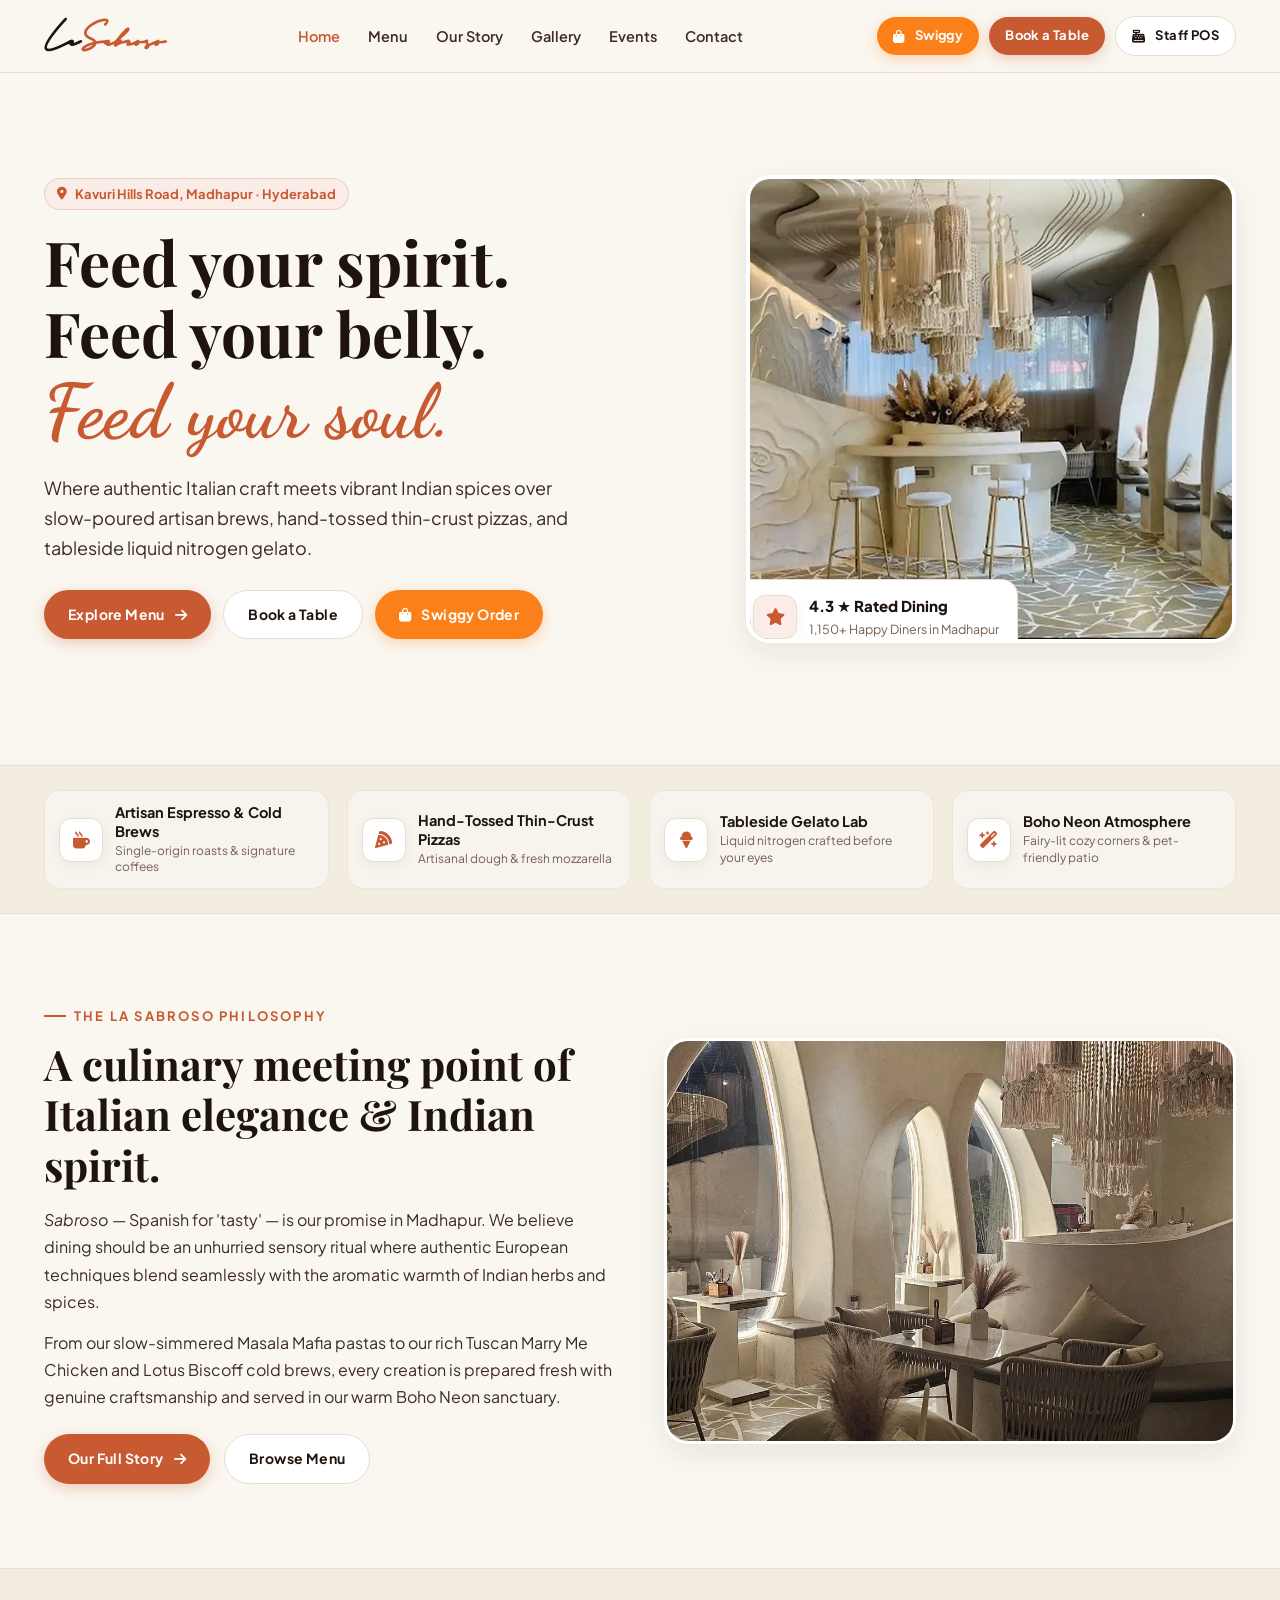
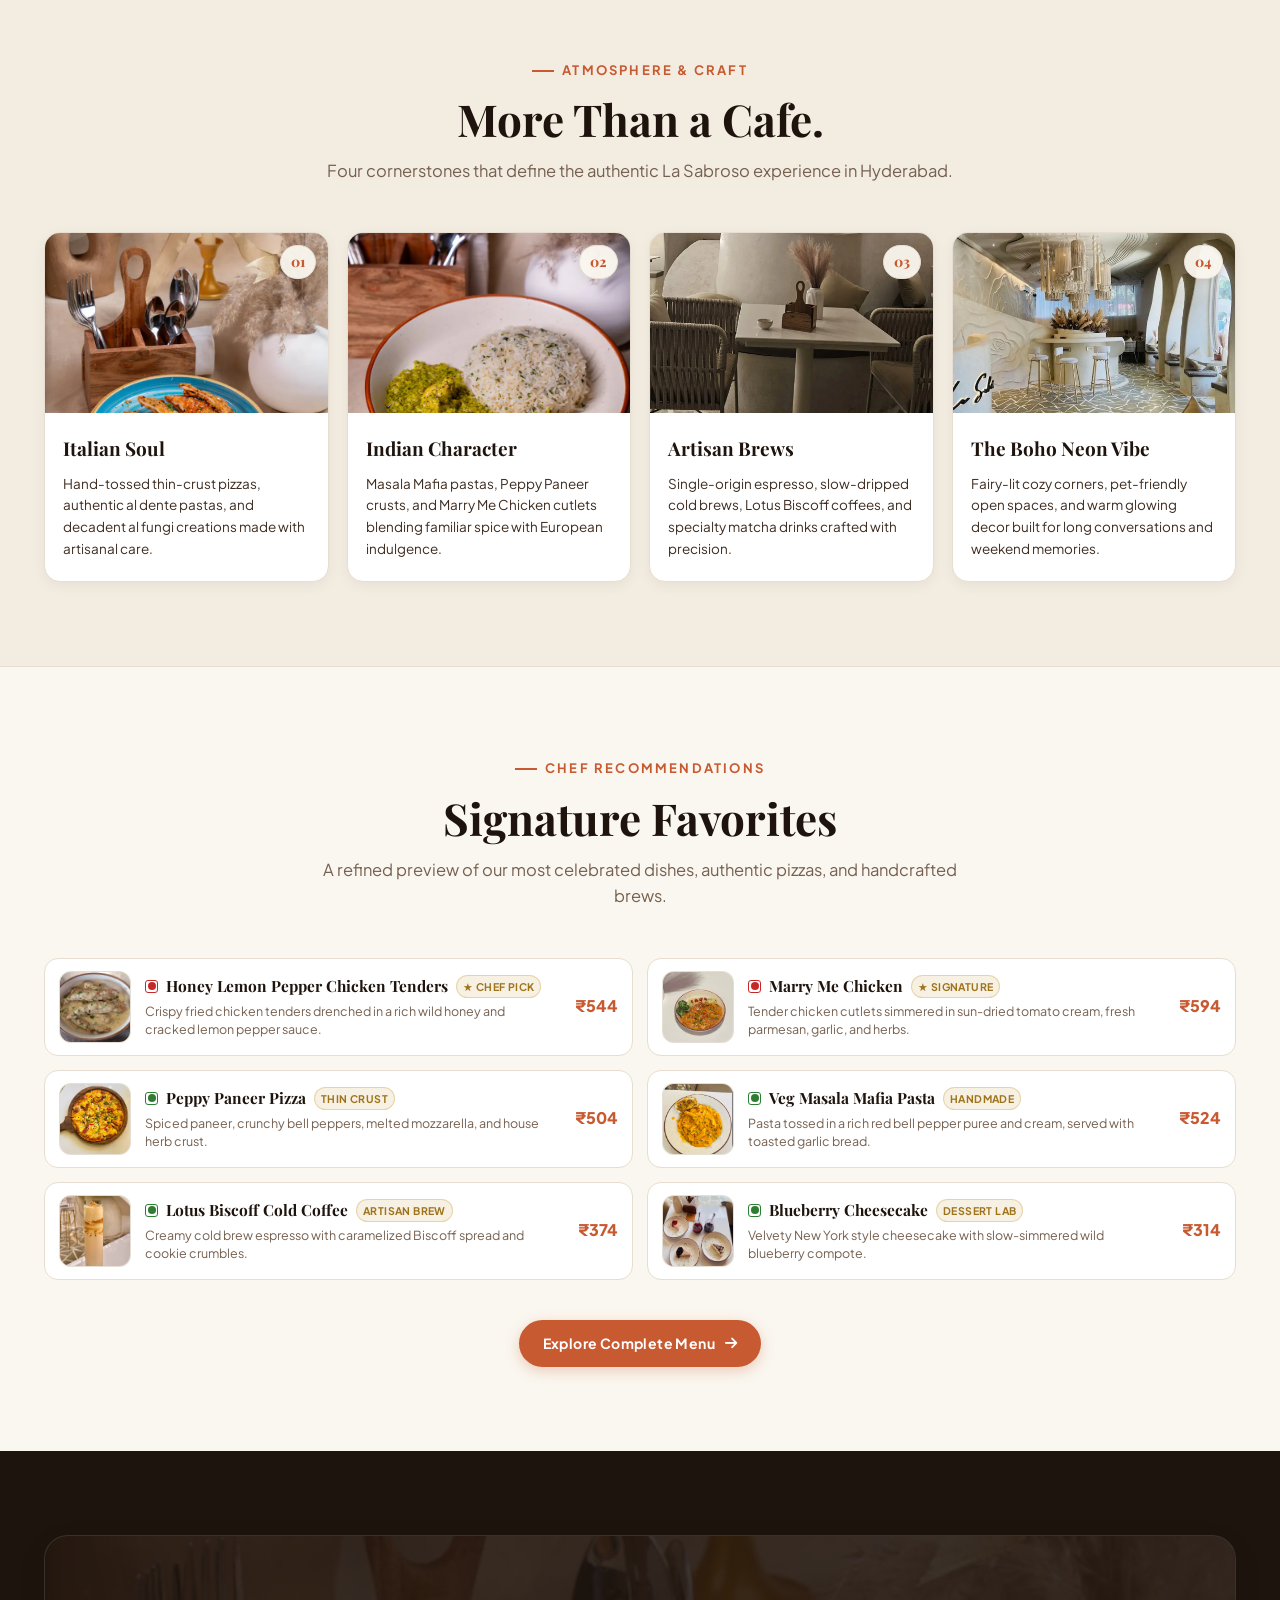
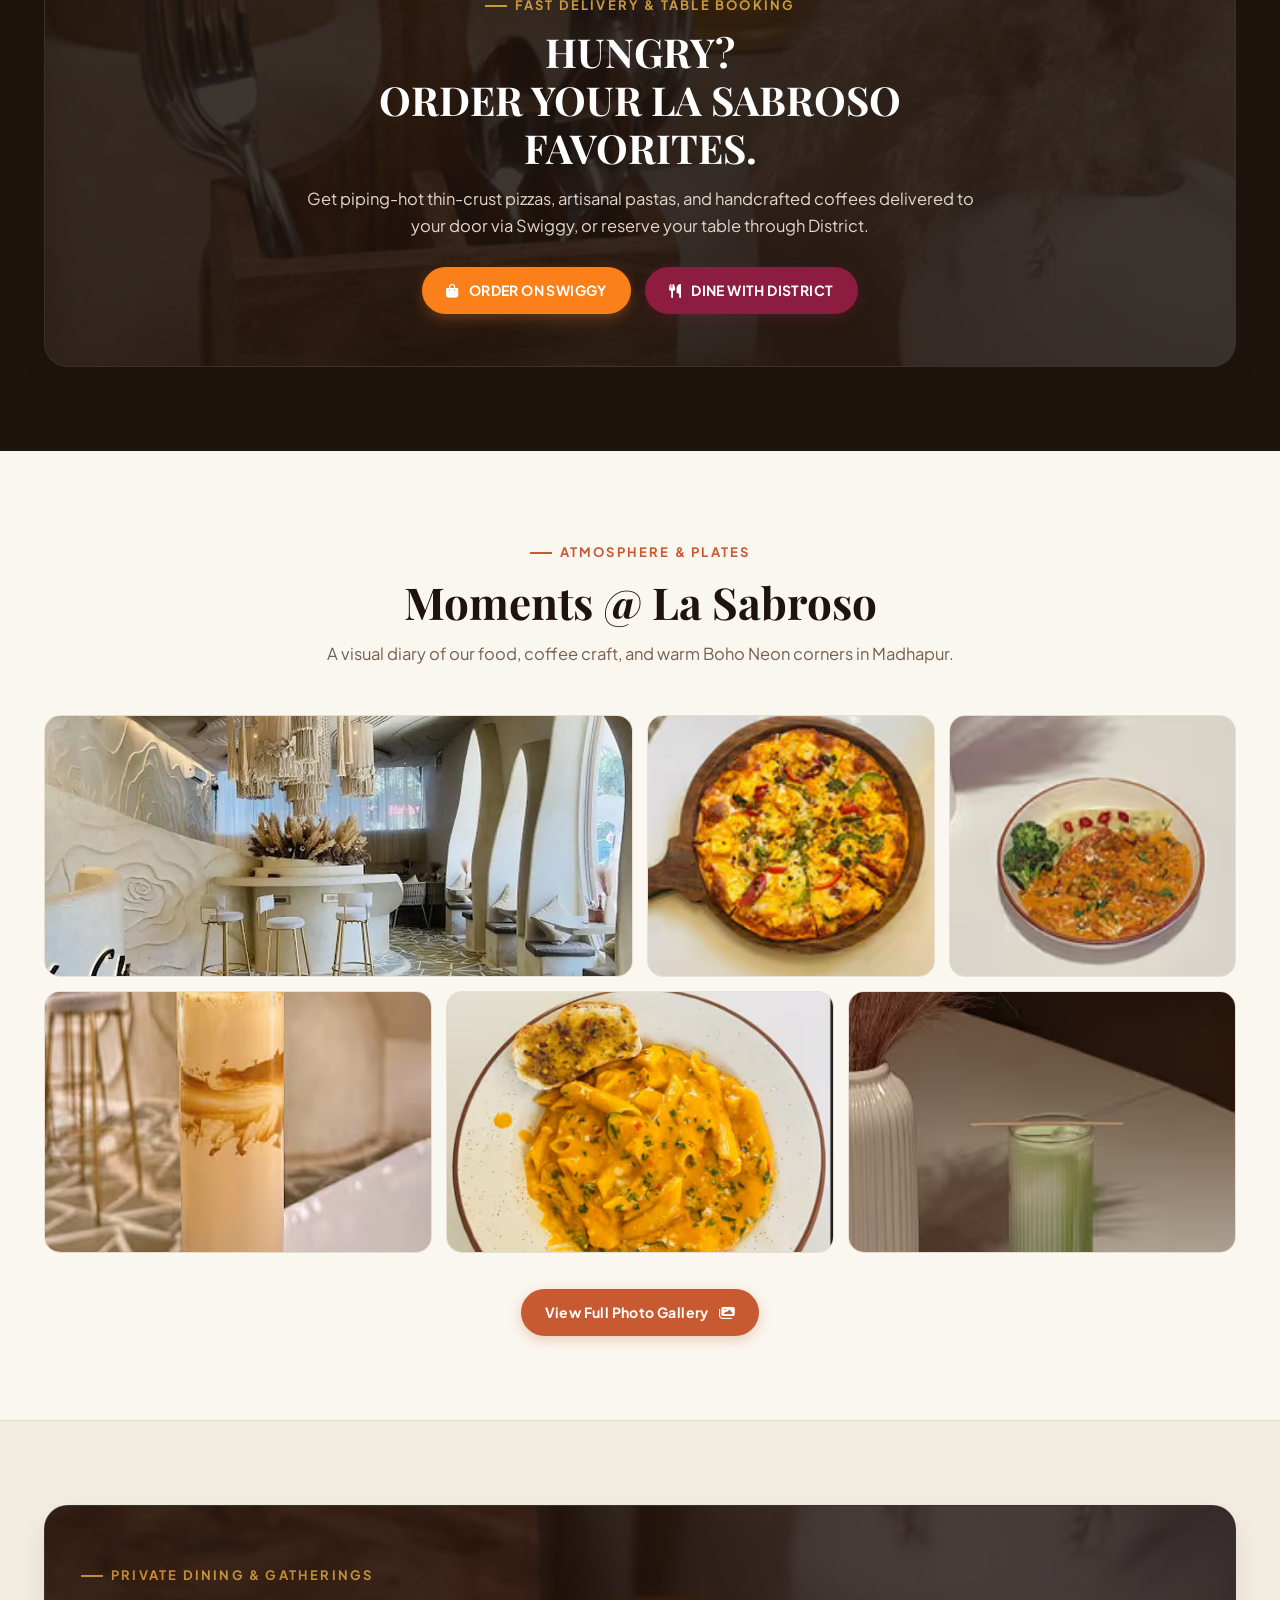
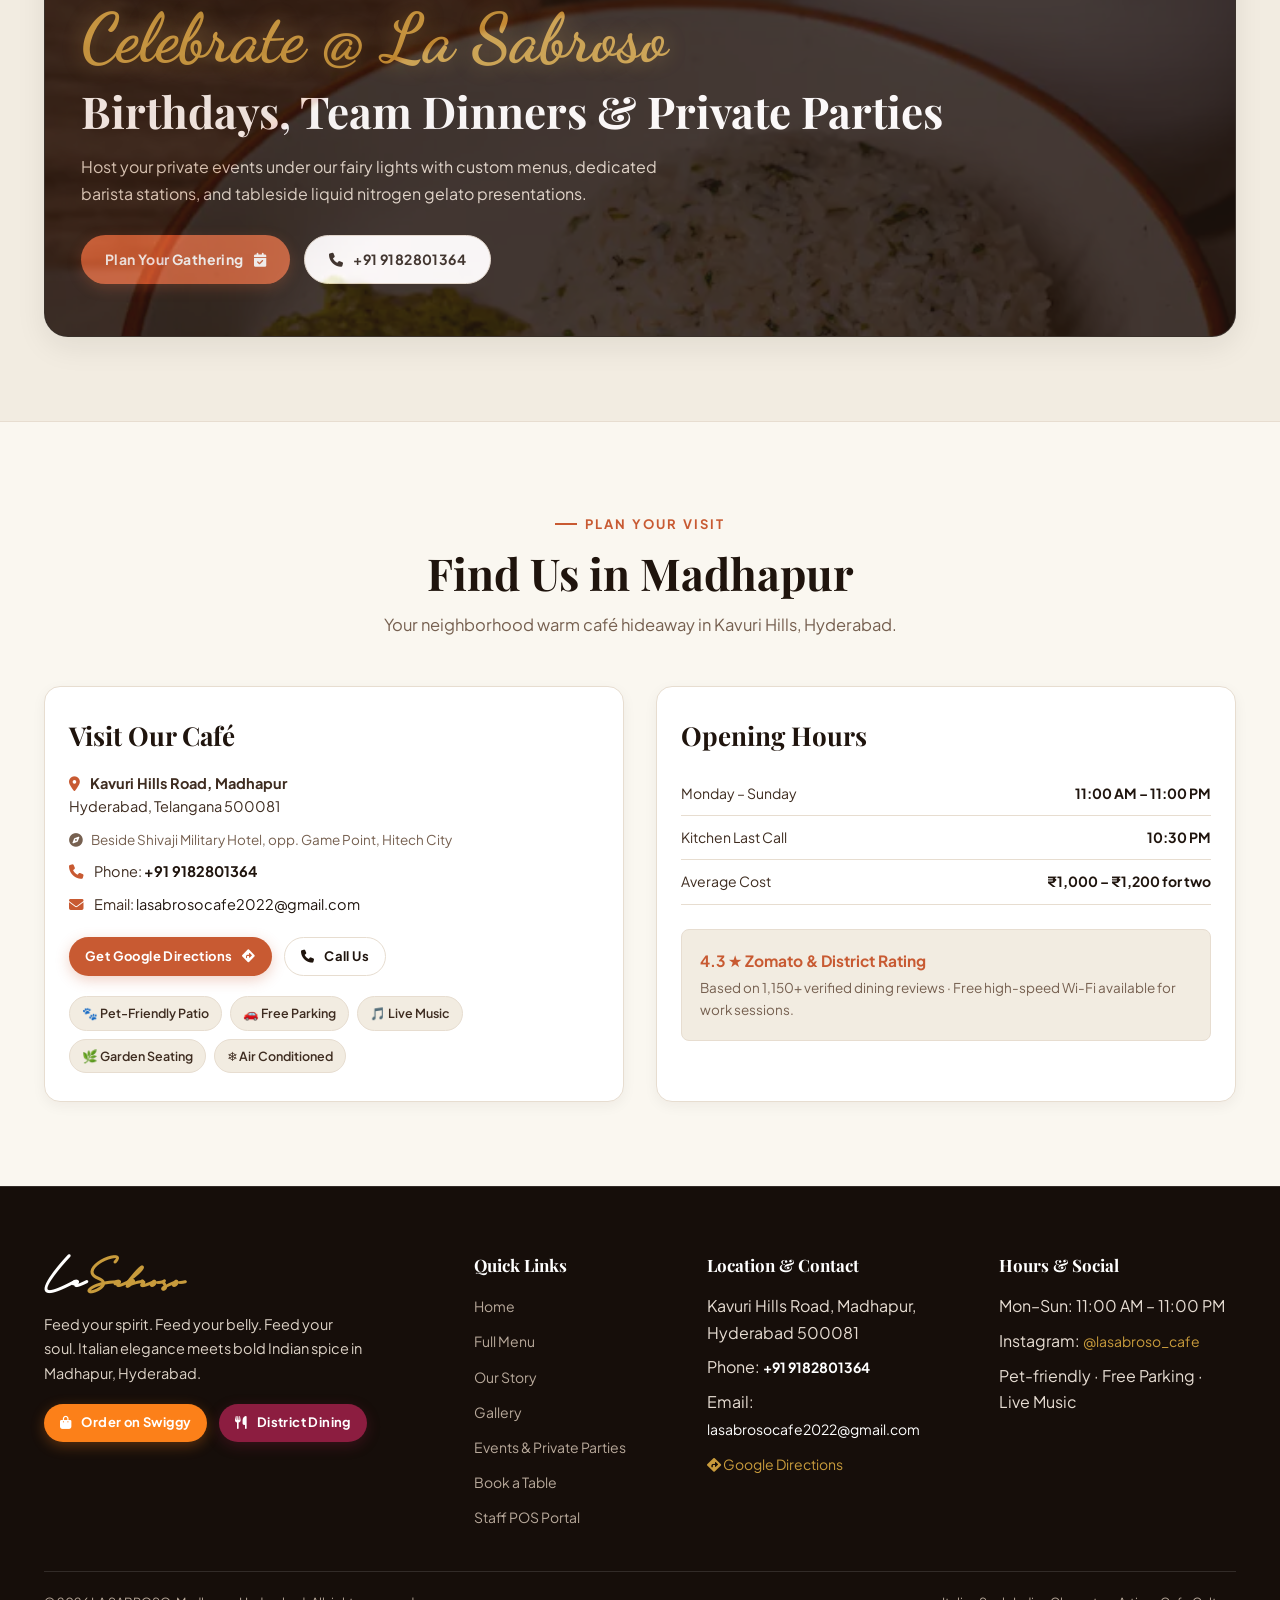
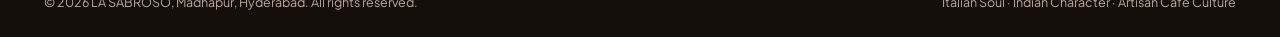
==== commit 166c862b: "feat: add Histerm and Dancing Script brand fonts aligned with lasabroso.srishanth.com design" ====
--- a/index.html
+++ b/index.html
@@ -16,7 +16,7 @@
   <!-- ===== 1. HEADER / NAVIGATION ===== -->
   <nav class="nav">
     <div class="container nav__inner">
-      <a class="nav__logo" href="index.html">LA <span>Sabroso</span></a>
+      <a class="nav__logo font-histerm" href="index.html">La<span>Sabroso</span></a>
       
       <ul class="nav__links">
         <li><a href="index.html" aria-current="page">Home</a></li>
@@ -478,7 +478,7 @@
     <div class="container">
       <div class="footer-grid">
         <div>
-          <div class="footer-logo">LA <span>Sabroso</span></div>
+          <div class="footer-logo font-histerm">La<span>Sabroso</span></div>
           <p style="font-size: 14.5px; color: #DDD3C7; max-width: 320px; line-height: 1.7;">Feed your spirit. Feed your belly. Feed your soul. Italian elegance meets bold Indian spice in Madhapur, Hyderabad.</p>
           <div style="margin-top: 18px; display: flex; gap: 12px; flex-wrap: wrap;">
             <a class="btn btn--swiggy btn-sm" href="https://www.swiggy.com/city/hyderabad/la-sabroso-jubilee-hills-rest1230049" target="_blank" rel="noopener noreferrer"><i class="fa-solid fa-bag-shopping"></i> Order on Swiggy</a>
--- a/assets/css/style.css
+++ b/assets/css/style.css
@@ -1,7 +1,28 @@
+/* ==========================================================================
+   Brand & Signature Typography (@font-face matching lasabroso.srishanth.com)
+   ========================================================================== */
+@font-face {
+  font-family: 'Histerm';
+  src: url('../fonts/Histerm.woff2') format('woff2'),
+       url('../fonts/Histerm.ttf') format('truetype'),
+       url('../fonts/Histerm.otf') format('opentype');
+  font-weight: normal;
+  font-style: normal;
+  font-display: swap;
+}
+
+@font-face {
+  font-family: 'Dancing Script Local';
+  src: url('../fonts/DancingScript.ttf') format('truetype');
+  font-weight: 400 700;
+  font-style: normal;
+  font-display: swap;
+}
+
 /* ==========================================================================
    La Sabroso Café — Master Stylesheet (Warm Cozy Luxury Palette & Data-Driven Menu)
    Palette: Warm Ivory, Latte Beige, Soft Sand, Deep Espresso, Muted Terracotta, Antique Gold, Boho Neon
-   Typography: Playfair Display (Serif), Plus Jakarta Sans (Sans), Dancing Script (Script)
+   Typography: Histerm (Logo/Neon), Playfair Display (Serif), Plus Jakarta Sans (Sans), Dancing Script (Script)
    Mobile Optimized: Fluid Typography, Touch Targets >= 44px, Zero Overflow, Responsive Grids
    ========================================================================== */
 
@@ -44,10 +65,12 @@
   --shadow-card: 0 10px 30px rgba(31, 20, 13, 0.08);
   --shadow-hover: 0 14px 40px rgba(31, 20, 13, 0.14);
 
-  /* Typography */
+  /* Typography (Aligned with lasabroso.srishanth.com) */
   --font-serif: 'Playfair Display', Georgia, serif;
+  --font-display: 'Playfair Display', Georgia, serif;
   --font-sans: 'Plus Jakarta Sans', system-ui, -apple-system, sans-serif;
-  --font-script: 'Dancing Script', cursive;
+  --font-script: 'Dancing Script Local', 'Dancing Script', cursive;
+  --font-histerm: 'Histerm', cursive, sans-serif;
 
   /* Radii */
   --r-sm: 8px;
@@ -56,6 +79,29 @@
   --r-pill: 999px;
 
   --max-w: 1240px;
+}
+
+/* ---------- Typography Utilities ---------- */
+.font-histerm {
+  font-family: var(--font-histerm) !important;
+}
+
+.font-script {
+  font-family: var(--font-script) !important;
+}
+
+.font-serif,
+.font-display {
+  font-family: var(--font-serif) !important;
+}
+
+.font-sans {
+  font-family: var(--font-sans) !important;
+}
+
+.neon-css {
+  color: var(--c-neon);
+  text-shadow: 0 0 8px rgba(224, 86, 112, 0.7), 0 0 20px rgba(224, 86, 112, 0.45);
 }
 
 /* ---------- Global Resets ---------- */
@@ -367,20 +413,26 @@
   width: 100%;
 }
 .nav__logo {
-  font-family: var(--font-serif);
-  font-size: clamp(20px, 4.5vw, 24px);
-  font-weight: 800;
-  color: var(--text-dark-primary);
-  letter-spacing: 0.5px;
-  display: flex;
-  align-items: baseline;
-  gap: 4px;
+  font-family: var(--font-histerm);
+  font-size: clamp(30px, 6.5vw, 38px);
+  font-weight: 700;
+  color: var(--text-dark-primary);
+  letter-spacing: -0.5px;
+  display: inline-flex;
+  align-items: center;
+  gap: 2px;
+  line-height: 1;
+  text-decoration: none;
+  transition: transform 0.2s ease, opacity 0.2s ease;
+}
+.nav__logo:hover {
+  transform: scale(1.03);
 }
 .nav__logo span {
-  font-family: var(--font-script);
+  font-family: var(--font-histerm);
   color: var(--c-terracotta);
-  font-size: clamp(26px, 5.5vw, 32px);
-  font-weight: 700;
+  font-size: inherit;
+  font-weight: inherit;
 }
 .nav__links {
   display: flex;
@@ -1522,16 +1574,22 @@
   }
 }
 .footer-logo {
-  font-family: var(--font-serif);
-  font-size: 26px;
-  font-weight: 800;
+  font-family: var(--font-histerm);
+  font-size: clamp(34px, 6.5vw, 44px);
+  font-weight: 700;
   color: #FFFFFF;
   margin-bottom: 12px;
+  letter-spacing: -0.5px;
+  line-height: 1.1;
+  display: inline-flex;
+  align-items: center;
+  gap: 2px;
 }
 .footer-logo span {
-  font-family: var(--font-script);
+  font-family: var(--font-histerm);
   color: var(--c-gold);
-  font-size: 34px;
+  font-size: inherit;
+  font-weight: inherit;
 }
 .footer h4 {
   font-family: var(--font-serif);
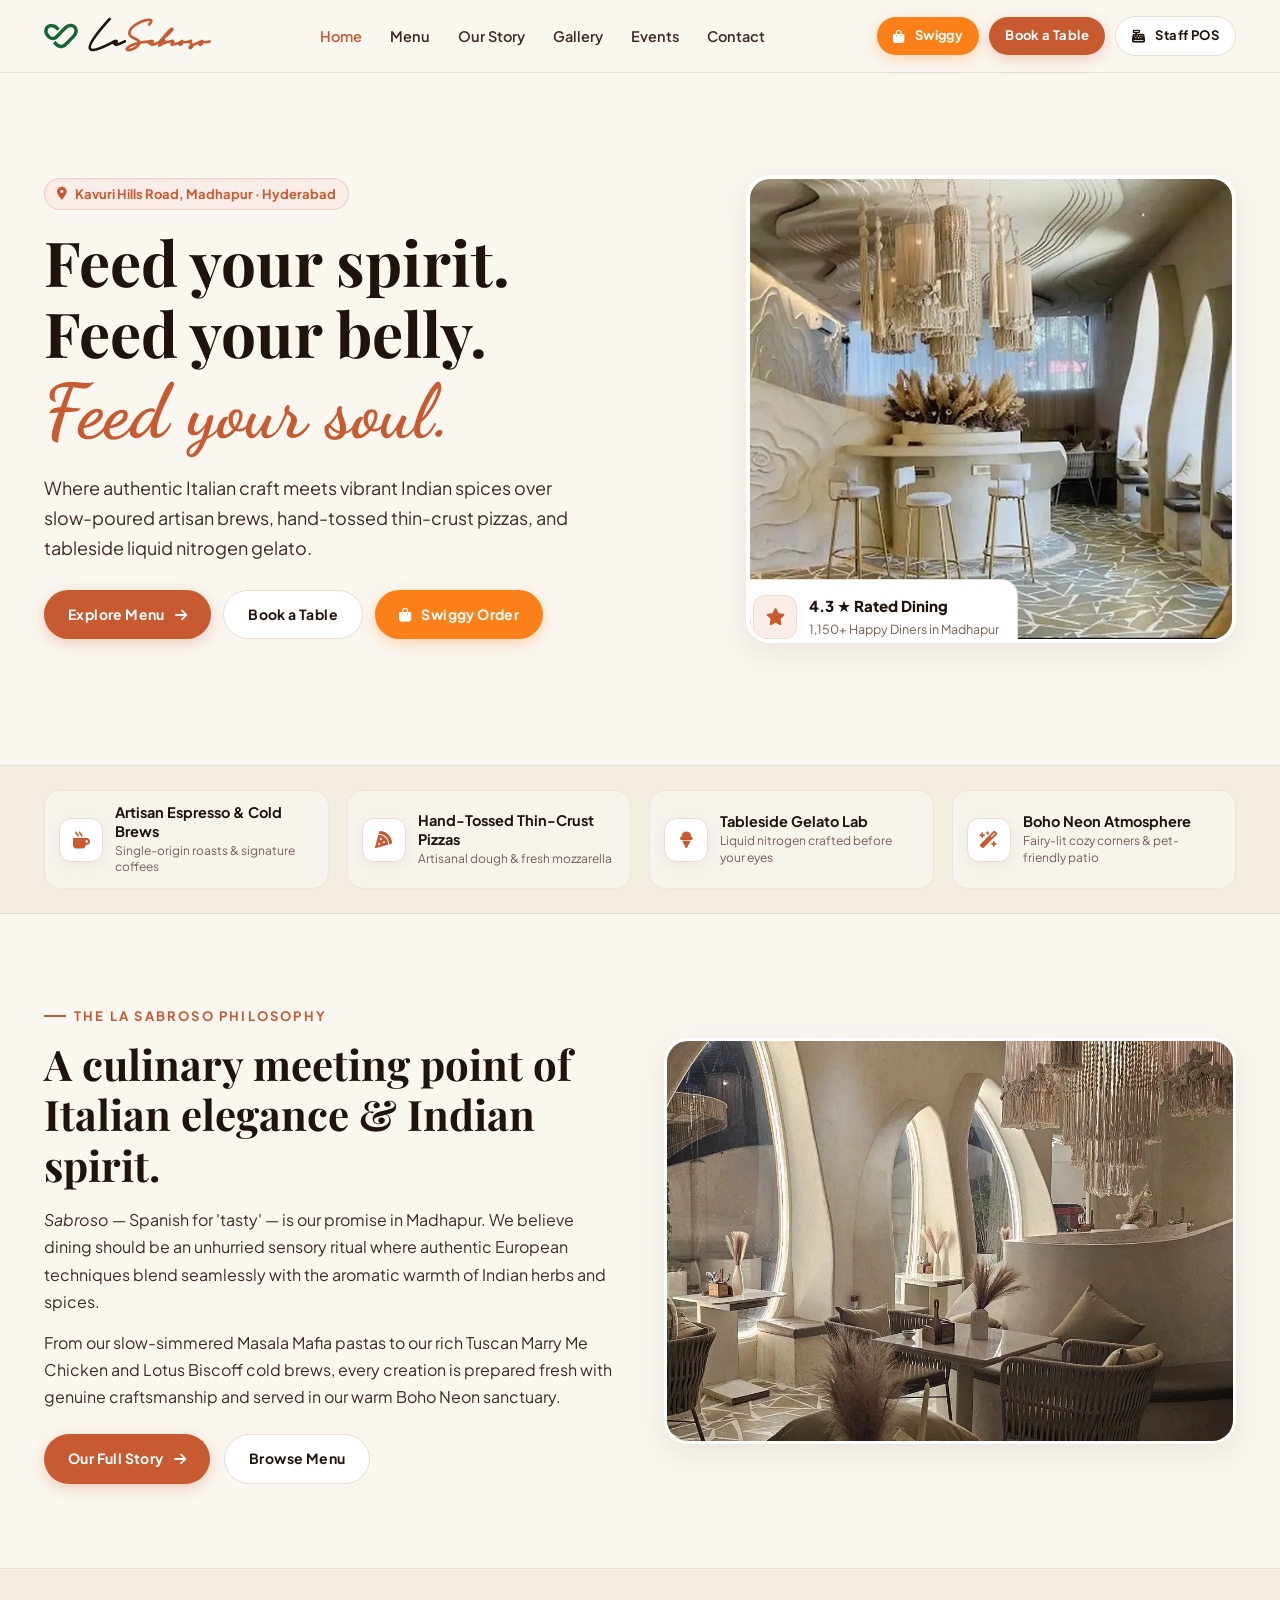
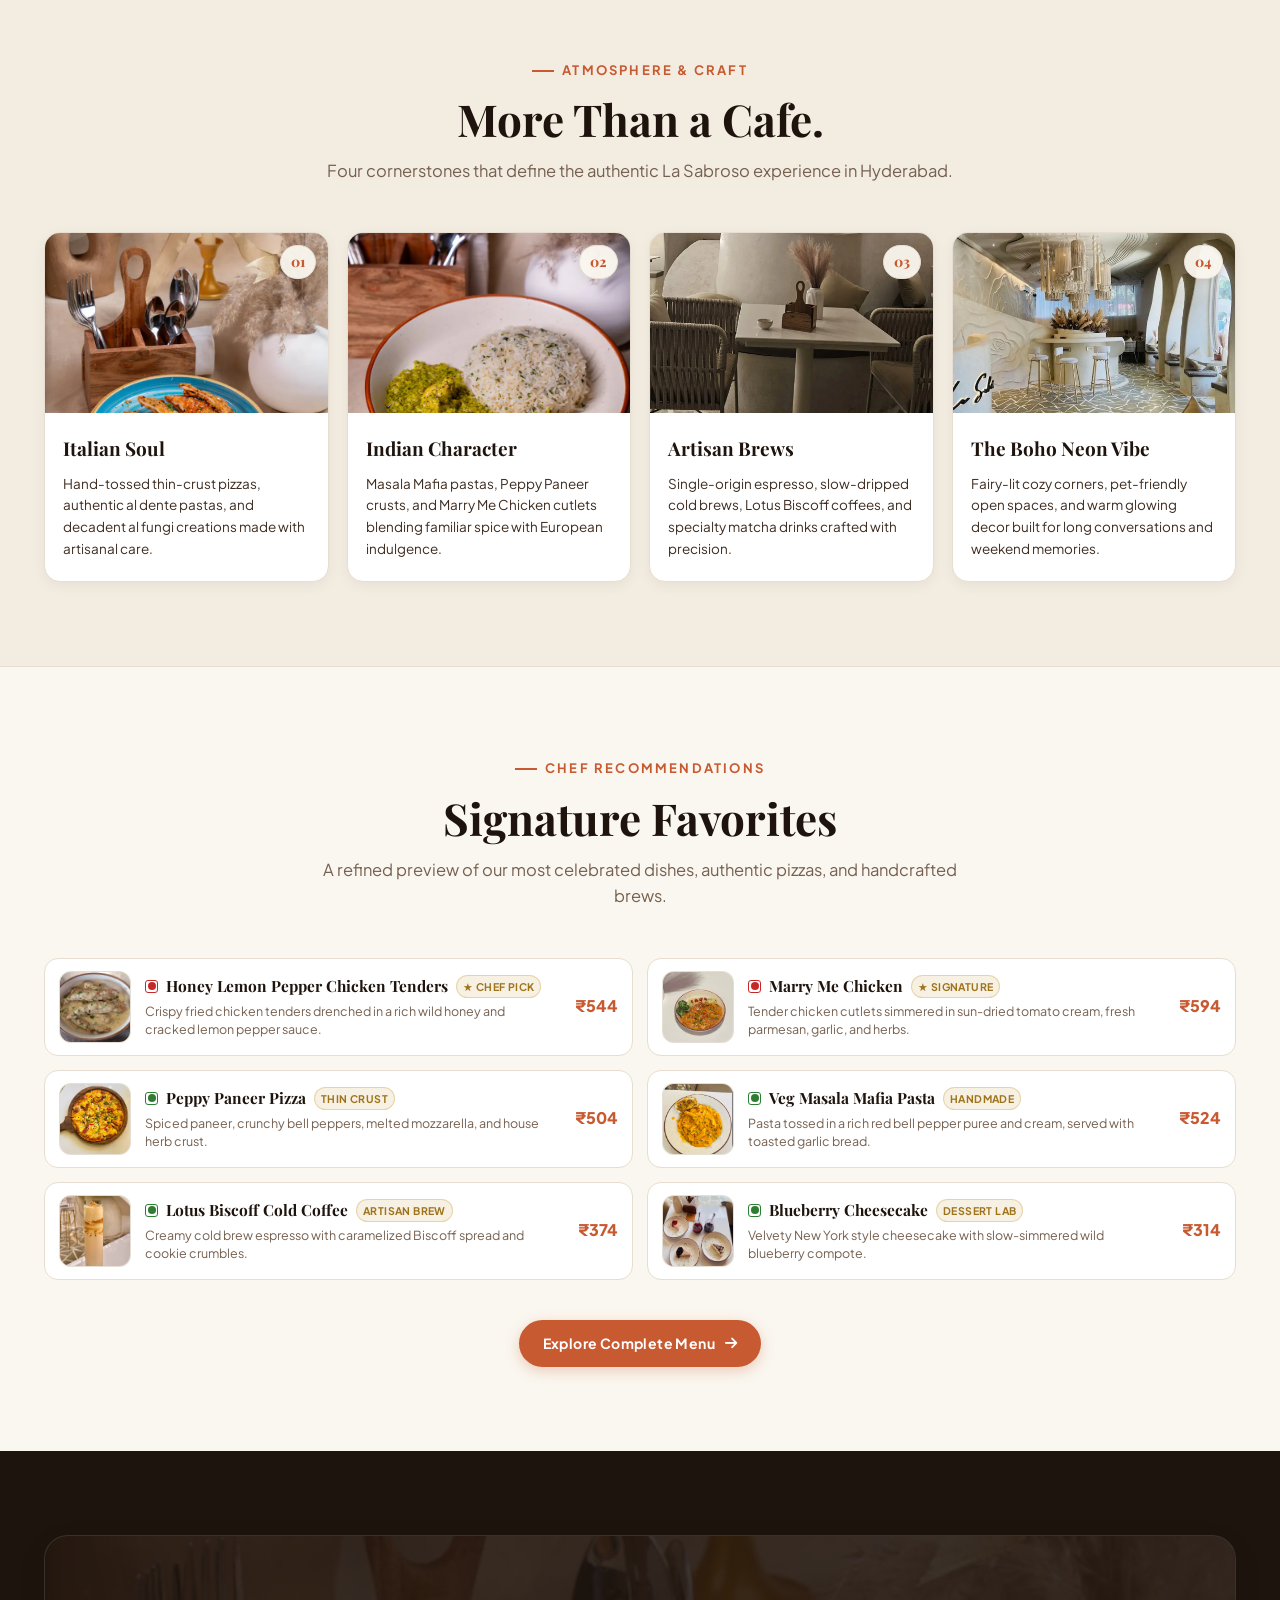
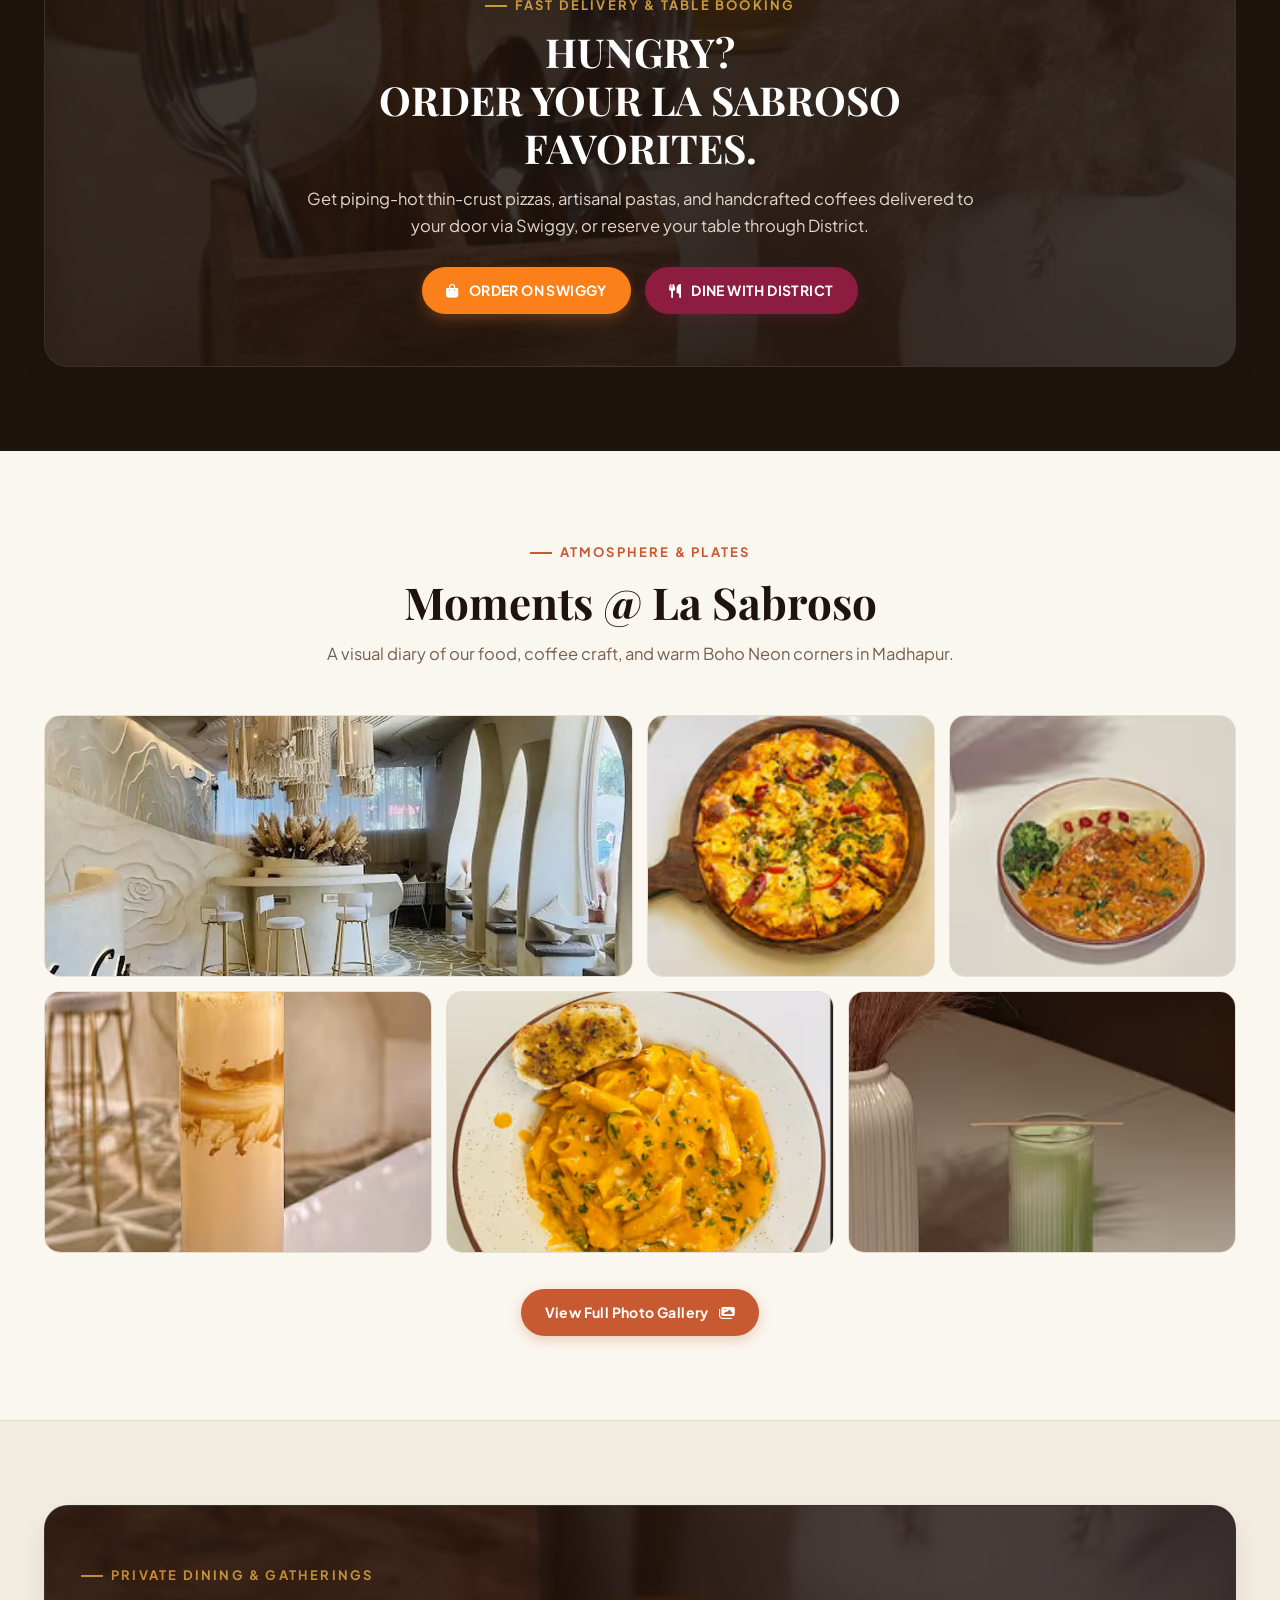
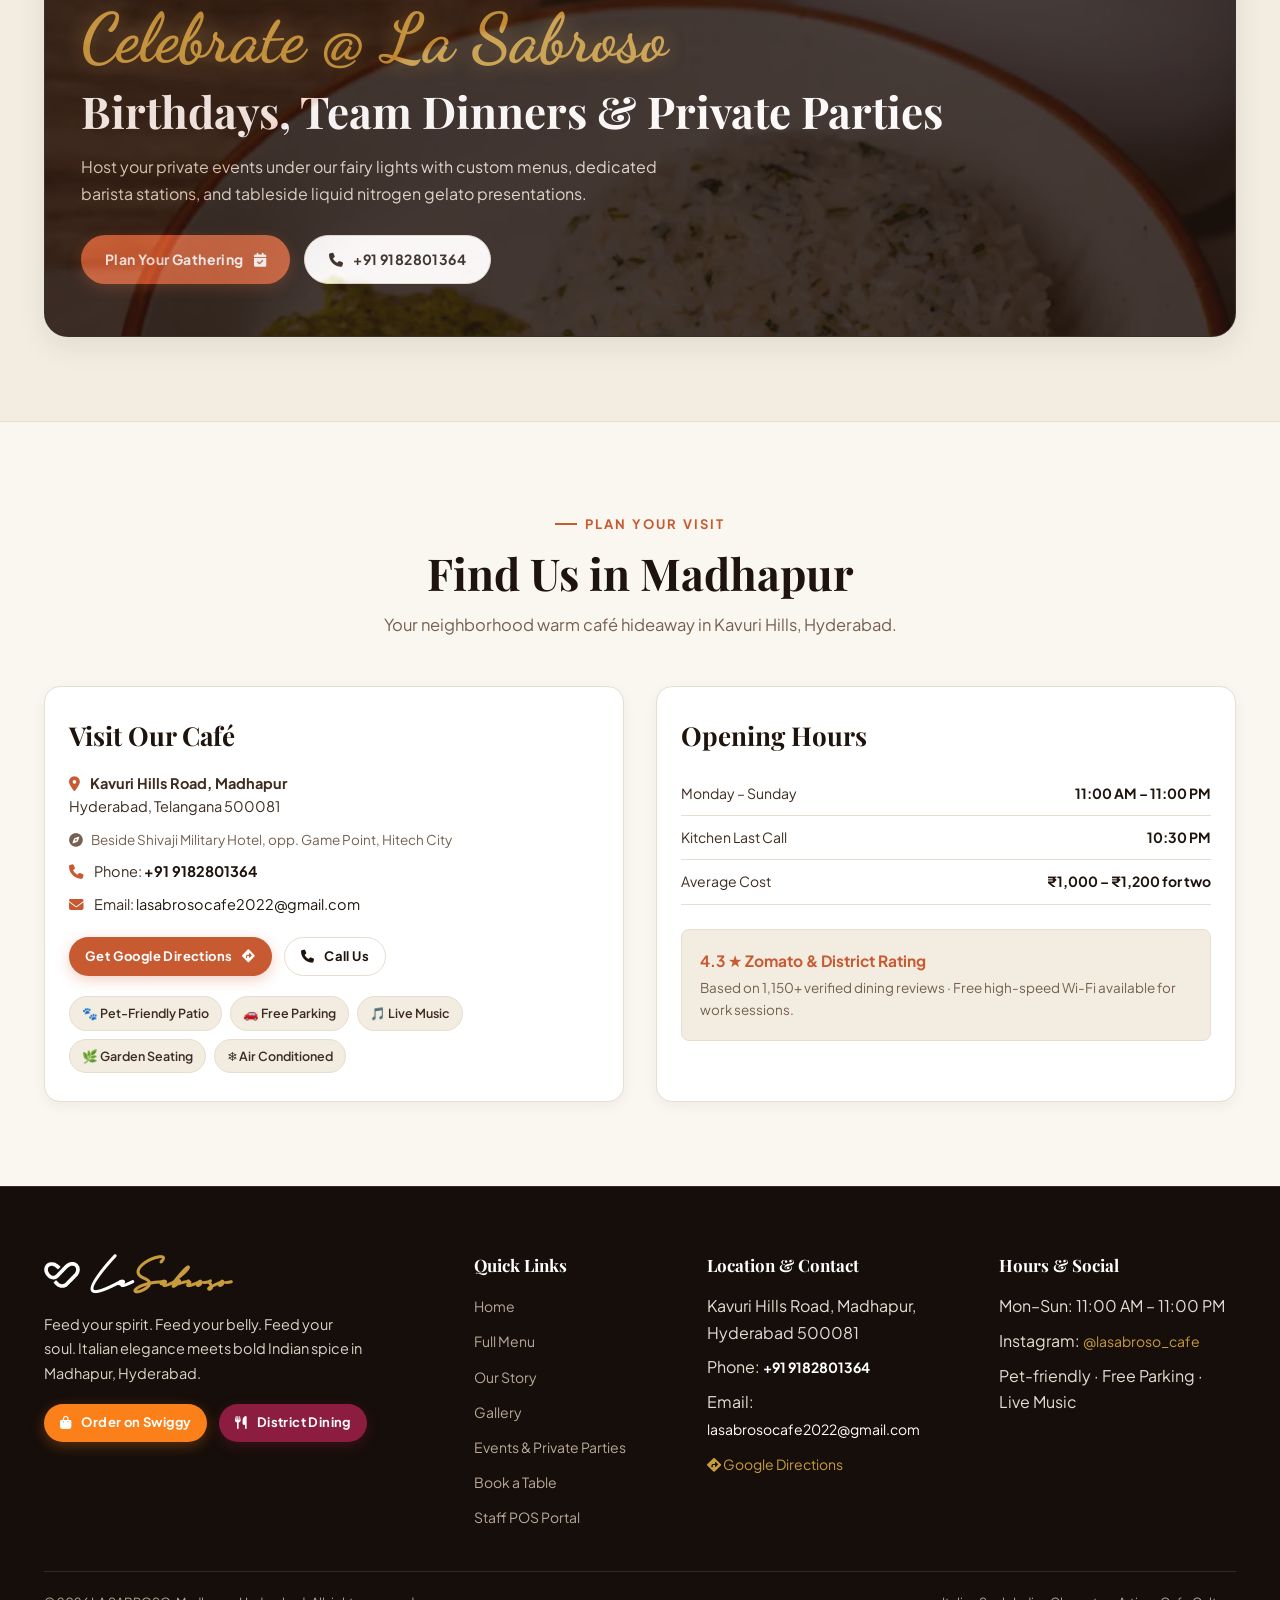
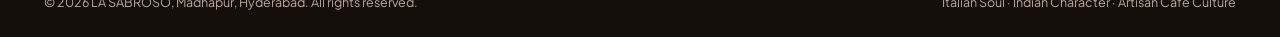
==== commit b36035e0: "feat: add official brand logo SVG emblem preceding LaSabroso cafe name across site navbar, footer, a" ====
--- a/index.html
+++ b/index.html
@@ -16,7 +16,7 @@
   <!-- ===== 1. HEADER / NAVIGATION ===== -->
   <nav class="nav">
     <div class="container nav__inner">
-      <a class="nav__logo font-histerm" href="index.html">La<span>Sabroso</span></a>
+      <a class="nav__logo font-histerm" href="index.html"><img class="nav__logo-icon" src="assets/img/logo.svg" alt="La Sabroso Logo">La<span>Sabroso</span></a>
       
       <ul class="nav__links">
         <li><a href="index.html" aria-current="page">Home</a></li>
@@ -478,7 +478,7 @@
     <div class="container">
       <div class="footer-grid">
         <div>
-          <div class="footer-logo font-histerm">La<span>Sabroso</span></div>
+          <div class="footer-logo font-histerm"><img class="footer-logo-icon" src="assets/img/logo.svg" alt="La Sabroso Logo">La<span>Sabroso</span></div>
           <p style="font-size: 14.5px; color: #DDD3C7; max-width: 320px; line-height: 1.7;">Feed your spirit. Feed your belly. Feed your soul. Italian elegance meets bold Indian spice in Madhapur, Hyderabad.</p>
           <div style="margin-top: 18px; display: flex; gap: 12px; flex-wrap: wrap;">
             <a class="btn btn--swiggy btn-sm" href="https://www.swiggy.com/city/hyderabad/la-sabroso-jubilee-hills-rest1230049" target="_blank" rel="noopener noreferrer"><i class="fa-solid fa-bag-shopping"></i> Order on Swiggy</a>
--- a/assets/css/style.css
+++ b/assets/css/style.css
@@ -433,6 +433,18 @@
   color: var(--c-terracotta);
   font-size: inherit;
   font-weight: inherit;
+}
+.nav__logo-icon {
+  height: 34px;
+  width: auto;
+  margin-right: 8px;
+  display: inline-block;
+  vertical-align: middle;
+  flex-shrink: 0;
+  transition: transform 0.25s ease;
+}
+.nav__logo:hover .nav__logo-icon {
+  transform: rotate(-6deg) scale(1.08);
 }
 .nav__links {
   display: flex;
@@ -1393,6 +1405,215 @@
   }
 }
 
+/* ---------- Enhanced Gallery Layout & Filter Tabs ---------- */
+.gallery-filters {
+  display: flex;
+  justify-content: center;
+  gap: 12px;
+  margin-bottom: 40px;
+  flex-wrap: wrap;
+}
+.gallery-filter-btn {
+  background: rgba(44, 24, 16, 0.05);
+  border: 1px solid rgba(44, 24, 16, 0.15);
+  color: var(--text-dark-muted);
+  padding: 10px 22px;
+  border-radius: 9999px;
+  font-size: 14.5px;
+  font-weight: 600;
+  cursor: pointer;
+  transition: all 0.25s ease;
+  font-family: inherit;
+}
+.gallery-filter-btn:hover {
+  background: rgba(200, 90, 50, 0.1);
+  color: var(--c-terracotta);
+  border-color: var(--c-terracotta);
+}
+.gallery-filter-btn.active {
+  background: var(--c-terracotta);
+  color: #FFFFFF;
+  border-color: var(--c-terracotta);
+  box-shadow: 0 4px 14px rgba(200, 90, 50, 0.28);
+}
+.gallery-filter-btn .count {
+  font-size: 12px;
+  opacity: 0.85;
+  margin-left: 4px;
+}
+
+.gallery-subhead {
+  margin-bottom: 24px;
+  margin-top: 10px;
+}
+.gallery-subhead h2 {
+  font-family: 'Playfair Display', serif;
+  font-size: clamp(24px, 3vw, 32px);
+  color: var(--text-dark-primary);
+  margin-bottom: 6px;
+}
+.gallery-subhead p {
+  color: var(--text-dark-muted);
+  font-size: 15px;
+  margin: 0;
+  max-width: 680px;
+}
+
+.gallery-grid-clean {
+  display: grid;
+  grid-template-columns: repeat(3, 1fr);
+  gap: 20px;
+  margin-bottom: 50px;
+}
+@media (max-width: 900px) {
+  .gallery-grid-clean {
+    grid-template-columns: repeat(2, 1fr);
+    gap: 16px;
+    margin-bottom: 40px;
+  }
+}
+@media (max-width: 640px) {
+  .gallery-filters {
+    justify-content: flex-start;
+    overflow-x: auto;
+    -webkit-overflow-scrolling: touch;
+    flex-wrap: nowrap;
+    padding: 0 4px 10px;
+    margin-bottom: 26px;
+    scrollbar-width: none;
+  }
+  .gallery-filters::-webkit-scrollbar {
+    display: none;
+  }
+  .gallery-filter-btn {
+    flex-shrink: 0;
+    padding: 8px 16px;
+    font-size: 13.5px;
+  }
+  .gallery-grid-clean {
+    grid-template-columns: repeat(2, 1fr);
+    gap: 10px;
+    margin-bottom: 32px;
+  }
+  .gallery-subhead {
+    margin-bottom: 16px;
+  }
+  .gallery-subhead h2 {
+    font-size: 22px;
+  }
+  .gallery-subhead p {
+    font-size: 13.5px;
+  }
+}
+
+.gallery-card {
+  position: relative;
+  border-radius: var(--r-card);
+  overflow: hidden;
+  background: #181512;
+  border: 1px solid rgba(212, 175, 55, 0.15);
+  box-shadow: 0 6px 20px rgba(0, 0, 0, 0.08);
+  cursor: pointer;
+  transition: transform 0.35s ease, box-shadow 0.35s ease, border-color 0.35s ease;
+}
+.gallery-card:hover {
+  transform: translateY(-5px);
+  box-shadow: 0 14px 32px rgba(200, 90, 50, 0.18);
+  border-color: rgba(200, 90, 50, 0.4);
+}
+.gallery-card img {
+  width: 100%;
+  height: 270px;
+  object-fit: cover;
+  display: block;
+  transition: transform 0.5s cubic-bezier(0.2, 0, 0.2, 1);
+}
+.gallery-card:hover img {
+  transform: scale(1.06);
+}
+.gallery-card__overlay {
+  position: absolute;
+  inset: 0;
+  background: linear-gradient(to top, rgba(16, 12, 10, 0.94) 0%, rgba(16, 12, 10, 0.45) 45%, transparent 70%);
+  opacity: 0;
+  display: flex;
+  flex-direction: column;
+  justify-content: flex-end;
+  padding: 20px;
+  transition: opacity 0.3s ease;
+}
+.gallery-card:hover .gallery-card__overlay,
+.gallery-card:focus-visible .gallery-card__overlay {
+  opacity: 1;
+}
+.gallery-card__tag {
+  display: inline-block;
+  align-self: flex-start;
+  background: rgba(212, 175, 55, 0.22);
+  color: var(--c-gold);
+  font-size: 11px;
+  font-weight: 700;
+  text-transform: uppercase;
+  letter-spacing: 1px;
+  padding: 3px 8px;
+  border-radius: 4px;
+  margin-bottom: 8px;
+  border: 1px solid rgba(212, 175, 55, 0.4);
+}
+.gallery-card__title {
+  color: #FFFFFF;
+  font-size: 16.5px;
+  font-weight: 700;
+  margin-bottom: 4px;
+  line-height: 1.3;
+}
+.gallery-card__desc {
+  color: #DDD3C7;
+  font-size: 13px;
+  line-height: 1.45;
+  margin: 0;
+}
+
+@media (max-width: 640px) {
+  .gallery-card {
+    border-radius: 12px;
+  }
+  .gallery-card img {
+    height: 180px;
+  }
+  .gallery-card__overlay {
+    opacity: 1;
+    background: linear-gradient(to top, rgba(16, 12, 10, 0.90) 0%, rgba(16, 12, 10, 0.22) 42%, transparent 68%);
+    padding: 10px 12px;
+  }
+  .gallery-card__tag {
+    font-size: 9px;
+    padding: 2px 6px;
+    margin-bottom: 3px;
+    letter-spacing: 0.5px;
+  }
+  .gallery-card__title {
+    font-size: 13px;
+    line-height: 1.25;
+    margin-bottom: 0;
+    display: -webkit-box;
+    -webkit-line-clamp: 2;
+    -webkit-box-orient: vertical;
+    overflow: hidden;
+  }
+  .gallery-card__desc {
+    display: none;
+  }
+  .gallery-card:last-child:nth-child(odd) {
+    grid-column: span 2;
+  }
+  .gallery-card:last-child:nth-child(odd) img {
+    height: 160px;
+  }
+}
+
+
+
 /* ---------- Events Card ---------- */
 .events-card {
   position: relative;
@@ -1590,6 +1811,19 @@
   color: var(--c-gold);
   font-size: inherit;
   font-weight: inherit;
+}
+.footer-logo-icon {
+  height: 36px;
+  width: auto;
+  margin-right: 8px;
+  display: inline-block;
+  vertical-align: middle;
+  flex-shrink: 0;
+  filter: brightness(0) invert(1);
+  transition: transform 0.25s ease;
+}
+.footer-logo:hover .footer-logo-icon {
+  transform: rotate(-6deg) scale(1.08);
 }
 .footer h4 {
   font-family: var(--font-serif);
@@ -1737,4 +1971,15 @@
 @media (max-width: 540px) {
   .lightbox__prev { left: 8px; }
   .lightbox__next { right: 8px; }
+}
+
+@media (max-width: 768px) {
+  .nav__logo-icon {
+    height: 28px;
+    margin-right: 6px;
+  }
+  .footer-logo-icon {
+    height: 30px;
+    margin-right: 6px;
+  }
 }
